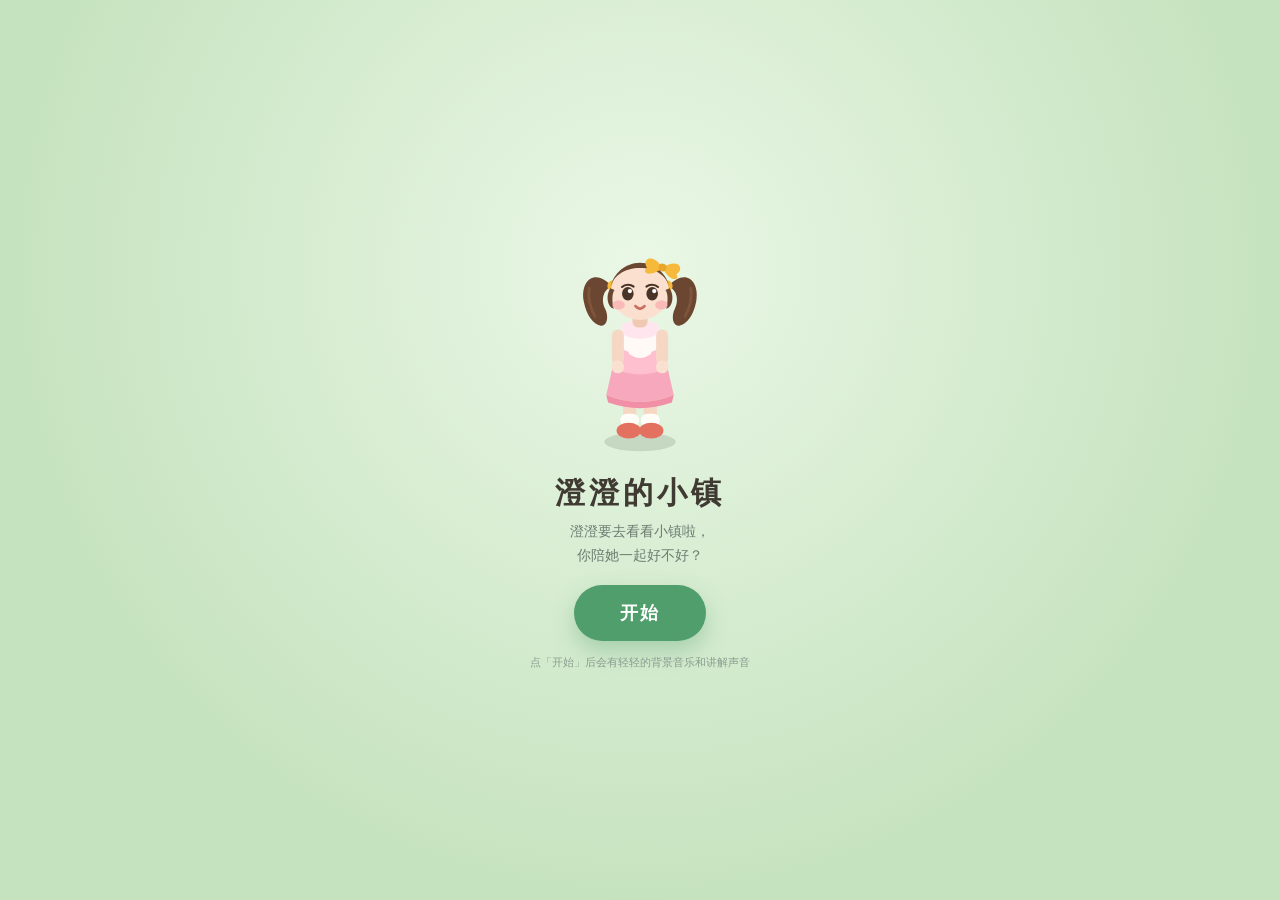
==== index.html @ aa1af898 "Add files via upload 澄澄的小镇" ====
<!DOCTYPE html>
<!--
  澄澄的小镇 · 3 岁向探索式益智游戏（v0.2）
  ---------------------------------------------------------------
  单文件、零依赖（无 CDN / 无框架 / 无外链图片 / 无外链音频）、原生 JS+CSS、localStorage 存进度、PC+移动自适应。
  音乐与语音说明：
    · 背景音乐由 Web Audio 实时合成（五声音阶柔和琶音），不加载任何音频文件，因此断网也能响。
    · 引导语用浏览器内置的 speechSynthesis 中文语音朗读，无需联网下载语音包（是否可用取决于系统语音）。
  扩展示例：往 BUILDINGS 里加一条建筑数据 → 在 BUILDING_ART 里加一个造型 → 在 MINI 里加一个玩法函数。
-->
<html lang="zh-CN">
<head>
<meta charset="UTF-8">
<meta name="viewport" content="width=device-width, initial-scale=1.0, viewport-fit=cover">
<meta name="theme-color" content="#dff0e4">
<title>澄澄的小镇</title>
<style>
  :root{
    --bg:#dff0e4; --card:#fffdf8; --ink:#3f3a32; --muted:#7c8b80;
    --line:#e7e0d2; --accent:#4f9e6b; --accent-soft:#e6f4e8; --gold:#f0a832; --err:#d4705f;
    --shadow:0 6px 18px rgba(63,58,50,.10);
  }
  *{box-sizing:border-box;-webkit-tap-highlight-color:transparent}
  html,body{height:100%}
  body{
    margin:0;font-family:-apple-system,BlinkMacSystemFont,"PingFang SC","Hiragino Sans GB","Microsoft YaHei",sans-serif;
    background:var(--bg);color:var(--ink);overflow:hidden;
  }
  button{font-family:inherit;cursor:pointer}

  /* ================= 地图舞台 ================= */
  .stage{
    position:fixed;inset:0;overflow:hidden;touch-action:none;
    background:linear-gradient(180deg,#cfeacb,#bfe2b7);
  }
  .world{position:absolute;left:0;top:0;width:1440px;height:900px;transform-origin:0 0;will-change:transform}
  .world svg.map{display:block;position:absolute;inset:0;width:100%;height:100%}

  /* 建筑 */
  .b{
    position:absolute;z-index:6;border:none;background:transparent;padding:0;
    display:flex;flex-direction:column;align-items:center;justify-content:flex-end;
    transition:transform .18s ease;
  }
  .b svg{position:static;width:100%;height:auto;overflow:visible;filter:drop-shadow(0 6px 7px rgba(70,90,60,.15))}
  .b[data-active="1"]{transform:translateY(-5px) scale(1.04)}
  .b[data-active="1"] svg{filter:drop-shadow(0 0 9px rgba(255,214,120,.95)) drop-shadow(0 8px 9px rgba(70,90,60,.2))}
  .b .tag{
    position:absolute;left:50%;bottom:-16px;transform:translateX(-50%);
    background:#fffdf8;border:2px solid #ece3d2;border-radius:999px;
    font-size:15px;line-height:1;padding:8px 13px;white-space:nowrap;color:#4a4438;
    box-shadow:0 3px 8px rgba(63,58,50,.12);letter-spacing:.5px;font-weight:600;
    z-index:3;
  }
  .b .badge{
    position:absolute;top:-14px;right:-8px;width:26px;height:26px;border-radius:13px;
    background:var(--gold);color:#fff;font-size:14px;line-height:22px;text-align:center;
    border:2px solid #fff;box-shadow:0 2px 6px rgba(0,0,0,.18);display:grid;place-items:center;
  }

  #hero{position:absolute;z-index:9;pointer-events:none;width:64px;height:110px}
  #hero svg{width:100%;height:100%;overflow:visible}
  #hero .shadow{position:absolute;left:50%;bottom:1px;transform:translateX(-50%)}

  /* ================= 小镇居民 ================= */
  .folk{
    position:absolute;z-index:9;pointer-events:auto;cursor:pointer;
    width:48px;height:84px;padding:0;border:none;background:transparent;
    transition:transform .12s ease;
  }
  .folk svg{width:100%;height:100%;overflow:visible;filter:drop-shadow(0 4px 6px rgba(60,80,55,.16))}
  .folk:active{filter:brightness(1.06)}
  /* 尺寸按性别微调：小狗矮一点，小孩高一点 */
  .folk.gen2{width:52px;height:84px}
  .folk.gen3{width:54px;height:92px}
  .folk.pop{animation:folkPop .5s cubic-bezier(.2,1.4,.5,1)}
  @keyframes folkPop{0%{opacity:0}60%{opacity:1}100%{opacity:1}}
  /* 手里牵着的气球 / 风筝 */
  .carry{position:absolute;pointer-events:none;z-index:11;width:30px;
    animation:carrySway 2.6s ease-in-out infinite}
  .carry svg{width:100%;height:auto;display:block;overflow:visible}
  .carry:after{
    content:"";position:absolute;left:50%;top:88%;width:1.4px;height:26px;
    background:linear-gradient(#c9bda4,#e0d6c0);transform:translateX(-50%);
  }
  @keyframes carrySway{0%,100%{transform:rotate(-5deg)}50%{transform:rotate(5deg)}}
  .folk .fbubble{
    position:absolute;left:50%;top:-26px;transform:translateX(-50%);
    background:#fffdf8;border:1.6px solid #ece3d2;border-radius:12px;
    padding:4px 9px;font-size:11.5px;line-height:1.35;color:#4a4438;white-space:nowrap;
    box-shadow:0 4px 12px rgba(60,80,55,.14);z-index:3;
  }
  .folk .fbubble:after{
    content:"";position:absolute;left:50%;bottom:-5px;transform:translateX(-50%) rotate(45deg);
    width:8px;height:8px;background:#fffdf8;border-right:1.6px solid #ece3d2;border-bottom:1.6px solid #ece3d2;
  }
  .folk .fmood{
    position:absolute;left:50%;top:-14px;transform:translateX(-50%);
    font-size:12px;line-height:1;padding:2px 4px;border-radius:8px;
    background:#fffdf8;box-shadow:0 2px 6px rgba(60,80,55,.14);
    animation:bob 1.5s ease-in-out infinite;
  }
  .folk .fmood.sleepy{animation:none;opacity:.8}
  @keyframes bob{0%,100%{transform:translateX(-50%) translateY(0)}50%{transform:translateX(-50%) translateY(-3px)}}
  .fheart{position:absolute;z-index:14;pointer-events:none;animation:floatUp 1.2s ease-out forwards}
  .fheart svg{width:22px;height:22px;display:block}
  @keyframes floatUp{
    0%{opacity:0;transform:translateY(0) scale(.6)}
    25%{opacity:1}
    100%{opacity:0;transform:translateY(-46px) scale(1.1)}
  }

  /* 送礼小窗 */
  .gift-box{
    position:fixed;inset:0;z-index:65;display:grid;place-items:center;
    background:rgba(45,52,45,.3);opacity:0;pointer-events:none;transition:.24s;
  }
  .gift-box.show{opacity:1;pointer-events:auto}
  .gb-in{
    background:#fffdf8;border-radius:22px;padding:20px 24px 14px;text-align:center;
    width:min(280px,84vw);box-shadow:0 18px 40px rgba(30,40,32,.24);
  }
  .gb-ico{display:flex;justify-content:center;margin-bottom:6px}
  .gb-in p{margin:0 0 14px;font-size:14px;color:#6b6152}
  .gb-yes{
    display:block;width:100%;border:none;border-radius:999px;padding:12px 0;
    background:#4f9e6b;color:#fff;font-size:15px;font-weight:700;letter-spacing:2px;
    cursor:pointer;font-family:inherit;
  }
  .gb-no{
    display:block;width:100%;margin-top:6px;border:none;background:transparent;
    color:#9aa89d;font-size:12.5px;padding:7px 0;cursor:pointer;font-family:inherit;
  }

  /* 商店 / 背包 */
  .shop-wallet{
    display:flex;align-items:center;gap:6px;justify-content:center;
    background:#fff8e6;border:1px solid #f0e2c8;border-radius:14px;padding:9px 12px;
    font-size:13px;color:#8a7a5c;margin-bottom:12px;
  }
  .shop-wallet b{font-size:17px;color:#e09a24}
  .shop-grid{display:grid;grid-template-columns:repeat(3,1fr);gap:9px}
  .shop-cell{
    background:#fffdf8;border:1.5px solid #efe6d4;border-radius:16px;
    padding:9px 6px 8px;text-align:center;transition:.18s;
  }
  .shop-cell.poor{opacity:.5}
  .sc-ico{display:flex;justify-content:center;height:60px;align-items:center}
  .shop-cell b{display:block;font-size:12.5px;margin-top:2px}
  .sc-cost{display:flex;align-items:center;justify-content:center;gap:2px;font-size:12px;color:#a89170;margin:2px 0 6px}
  .sc-buy{
    width:100%;border:none;border-radius:999px;padding:6px 0;font-size:13px;font-weight:700;
    background:#4f9e6b;color:#fff;cursor:pointer;font-family:inherit;letter-spacing:1px;
  }
  .sc-buy:disabled{background:#ddd5c6;cursor:default}
  /* ================= 做新朋友 ================= */
  .maker{display:flex;gap:14px;align-items:flex-start}
  .mk-left{flex:0 0 116px;display:flex;flex-direction:column;gap:6px}
  .mk-preview{
    width:100%;height:140px;border-radius:20px;border:2px dashed #e2d8c2;background:#fbf7ee;
    display:grid;place-items:end center;padding-bottom:8px;overflow:hidden;position:relative;
  }
  .mk-preview svg{width:92px;height:auto;display:block;overflow:visible}
  .mk-preview .tag{
    position:absolute;left:0;right:0;top:7px;text-align:center;font-size:11px;color:#a89a80;letter-spacing:1px;
  }
  .mk-dice{
    border:1.6px solid #e6dcc8;background:#fff;border-radius:13px;padding:8px 6px;font-size:13px;
    font-family:inherit;color:#6f7d74;white-space:nowrap;
  }
  .mk-dice:active{transform:scale(.97)}
  .mk-form{flex:1 1 auto;min-width:0;display:flex;flex-direction:column;gap:9px}
  #mkChoices{display:flex;flex-direction:column;gap:7px}
  .mk-lab{font-size:12px;color:#8a958c;letter-spacing:.5px;margin:2px 0 -3px}
  .mk-name{
    width:100%;box-sizing:border-box;border:1.6px solid #e6dcc8;border-radius:14px;background:#fff;
    padding:11px 13px;font-size:16px;font-family:inherit;color:var(--ink);letter-spacing:1px;
  }
  .mk-name:focus{outline:none;border-color:#9ed3a8;box-shadow:0 0 0 3px rgba(158,211,168,.22)}
  .mk-row{display:flex;flex-wrap:wrap;gap:6px;align-items:center}
  .mk-dot{width:27px;height:27px;border-radius:50%;border:2px solid transparent;padding:0;
    box-shadow:0 2px 6px rgba(80,70,50,.14)}
  .mk-dot.on{border-color:#4f9e6b;transform:scale(1.1)}
  .mk-pick{border:1.6px solid #e6dcc8;background:#fff;border-radius:12px;padding:6px 9px;
    font-size:12.5px;font-family:inherit;color:var(--ink);display:inline-flex;align-items:center;gap:4px;
    white-space:nowrap}
  .mk-pick.on{background:#eaf6e6;border-color:#8ecb9a;color:#3f6b4c;font-weight:600}
  .mk-tip{font-size:12px;color:#a09580;line-height:1.6;margin-top:2px}

  .bag-grid{display:grid;grid-template-columns:repeat(3,1fr);gap:9px}
  .bag-cell{
    background:#fffdf8;border:1.5px solid #efe6d4;border-radius:16px;
    padding:10px 6px;text-align:center;
  }
  .bg-ico{display:flex;justify-content:center;height:58px;align-items:center}
  .bag-cell b{display:block;font-size:12.5px;margin-top:2px}
  .bag-cell span{font-size:11.5px;color:#a89170}

  /* ================= HUD ================= */
  .hud{position:fixed;left:0;right:0;top:0;z-index:20;pointer-events:none;padding:14px 16px;
    display:flex;gap:8px;align-items:flex-start;justify-content:space-between}
  .hud > *{pointer-events:auto}
  .brand{background:rgba(255,253,248,.94);border:1px solid #ece3d2;border-radius:16px;
    padding:8px 14px;box-shadow:var(--shadow);flex:0 0 auto}
  .brand h1{margin:0;font-size:17px;letter-spacing:2px;white-space:nowrap}
  .brand p{margin:2px 0 0;font-size:11px;color:var(--muted);letter-spacing:.5px;white-space:nowrap}
  .hud-right{display:flex;flex-direction:column;align-items:flex-end;gap:8px;flex:1 1 auto;min-width:0}
  .pills{display:flex;gap:6px}
  .tools{display:flex;gap:6px;flex-wrap:wrap;justify-content:flex-end}
  .pill span{background:rgba(255,253,248,.94);border:1px solid #ece3d2;border-radius:999px;
    padding:8px 12px;font-size:13px;box-shadow:var(--shadow);white-space:nowrap;
    display:flex;align-items:center;gap:4px}
  .tools button{width:42px;height:42px;border-radius:14px;border:1px solid #ece3d2;background:rgba(255,253,248,.95);
    box-shadow:var(--shadow);display:grid;place-items:center;padding:0;position:relative}
  .tools button:active{transform:scale(.94)}
  .tools button.off{opacity:.45}
  .tools button .ping{position:absolute;top:3px;right:3px;width:8px;height:8px;border-radius:4px;background:#e0a92b}

  /* 摇杆 */
  .stick{position:fixed;z-index:20;left:14px;bottom:calc(14px + env(safe-area-inset-bottom));
    width:122px;height:122px;border-radius:50%;
    background:rgba(255,253,248,.42);border:2px solid rgba(255,255,255,.7);
    backdrop-filter:blur(2px);touch-action:none}
  .stick .knob{position:absolute;left:50%;top:50%;width:54px;height:54px;margin:-27px 0 0 -27px;
    border-radius:50%;background:rgba(255,253,248,.95);border:1px solid #e6ddc9;
    box-shadow:0 4px 10px rgba(63,58,50,.16)}
  .tipbar{position:fixed;z-index:19;left:50%;transform:translateX(calc(-50% + 70px));
    bottom:calc(18px + env(safe-area-inset-bottom));background:rgba(63,58,50,.88);color:#fff;
    padding:9px 15px;border-radius:20px;font-size:13px;white-space:normal;
    opacity:0;transition:.25s;pointer-events:none;max-width:calc(100vw - 190px);
    line-height:1.45;text-align:center}
  .tipbar.show{opacity:1}

  /* ================= 进屋提示 ================= */
  .enter-room{
    position:fixed;inset:0;z-index:60;display:grid;place-items:center;padding:20px;
    background:rgba(45,52,45,.34);backdrop-filter:blur(2px);
    opacity:0;pointer-events:none;transition:.28s;
  }
  .enter-room.show{opacity:1;pointer-events:auto}
  .er-box{
    background:var(--card);border-radius:24px;padding:24px 26px 18px;text-align:center;
    width:min(320px,88vw);box-shadow:0 20px 44px rgba(30,40,32,.28);
    transform:translateY(10px) scale(.97);transition:.28s;
  }
  .enter-room.show .er-box{transform:none}
  .er-icon{
    width:60px;height:60px;border-radius:20px;background:var(--accent-soft);
    display:grid;place-items:center;margin:0 auto 10px;
  }
  .er-box h3{margin:0 0 6px;font-size:17px;letter-spacing:1px}
  .er-box p{margin:0 0 16px;font-size:13px;color:var(--muted);line-height:1.7}
  .er-go{
    display:block;width:100%;border:none;border-radius:999px;padding:14px 0;
    background:var(--accent);color:#fff;font-size:16px;font-weight:700;letter-spacing:2px;
    cursor:pointer;font-family:inherit;box-shadow:0 8px 18px rgba(79,158,107,.32);
  }
  .er-go:active{transform:scale(.98)}
  .er-later{
    display:block;width:100%;margin-top:9px;border:none;background:transparent;
    color:#9aa89d;font-size:13px;padding:8px 0;cursor:pointer;font-family:inherit;
  }

  /* ================= 弹层 ================= */
  .mask{position:fixed;inset:0;z-index:40;background:rgba(45,52,45,.42);backdrop-filter:blur(3px);
    display:flex;align-items:center;justify-content:center;padding:14px;
    opacity:0;pointer-events:none;transition:.22s}
  .mask.show{opacity:1;pointer-events:auto}
  .sheet{position:relative;width:100%;max-width:470px;max-height:min(90vh,780px);overflow:auto;
    overscroll-behavior:contain;background:var(--card);border-radius:26px;padding:18px 18px 16px;
    box-shadow:0 20px 50px rgba(0,0,0,.22);transform:translateY(14px) scale(.98);transition:.24s}
  .mask.show .sheet{transform:none}
  .sheet h2{margin:0 0 4px;font-size:20px;letter-spacing:1px;padding-right:46px}
  .sheet .sub{margin:0 0 12px;font-size:14px;color:#6f7d74;line-height:1.6;padding-right:4px}
  .sheet .close{position:absolute;right:12px;top:12px;width:34px;height:34px;flex:0 0 auto;
    padding:0;border-radius:12px;font-size:15px;line-height:1;background:#f4efe4;border:1px solid var(--line)}
  .row{display:flex;gap:8px}
  .btn{flex:1;border:1px solid var(--line);background:#fff;border-radius:15px;padding:14px 8px;
    font-size:15px;color:var(--ink)}
  .btn.primary{background:var(--accent);border-color:var(--accent);color:#fff;font-weight:600}
  .btn.ghost{background:transparent}
  .btn:active{transform:scale(.98)}

  .stats{display:flex;justify-content:space-between;gap:8px;background:var(--accent-soft);
    border-radius:15px;padding:9px 14px;font-size:12px;margin-bottom:10px;color:#5d7a66}
  .stats b{font-size:16px;color:#3f6b4c}
  .board{width:100%;min-height:210px;display:flex;align-items:center;justify-content:center;
    flex-direction:column;gap:10px}
  .board > *{width:100%}
  .board .hintline{font-size:13px;color:#8a958c;text-align:center;line-height:1.6;margin-top:2px}
  .note{font-size:12px;color:var(--muted);line-height:1.7;margin-top:10px}

  /* 通用大按钮格（种菜/浇水/摘果用） */
  .plots{display:grid;gap:10px;width:100%}
  .plot{position:relative;border-radius:18px;border:2px dashed #d9cfb9;background:#f7f2e6;
    display:grid;place-items:center;min-height:78px;transition:.16s;overflow:hidden}
  .plot.grown{border-style:solid;border-color:#a9d5ab;background:#eef8ea}
  .plot.wet{background:#e9f4fb;border-color:#a9cbe2}
  .plot:active{transform:scale(.97)}
  .plot .cap{position:absolute;left:0;right:0;bottom:4px;text-align:center;font-size:11px;color:#a09580}

  /* 找一样 */
  .find{display:grid;gap:10px;width:100%}
  .find .card{height:96px;border-radius:18px;background:#fff;border:2px solid #ece3d2;
    display:grid;place-items:center;transition:.16s;padding:6px}
  .find .card:active{transform:scale(.96)}
  .find .card.yes{border-color:#8fce9a;background:#eef9ec;animation:pop .35s}
  .find .card.no{animation:shake .3s}
  @keyframes pop{0%{transform:scale(1)}50%{transform:scale(1.08)}100%{transform:scale(1)}}
  @keyframes shake{0%,100%{transform:translateX(0)}25%{transform:translateX(-5px)}75%{transform:translateX(5px)}}

  /* 路上一族（路径引导/走格子） */
  .trail-wrap{width:100%;display:flex;flex-direction:column;align-items:center;gap:8px}
  .map-grid{display:grid;gap:5px;width:100%;background:#eef6ec;padding:8px;border-radius:18px}
  .tg{aspect-ratio:1/1;border-radius:11px;background:#eef2ea;border:2px solid #e4eade;display:grid;place-items:center;min-height:9px;padding:2px;box-sizing:border-box}
  .tg.block{background:#cfe0cb;border-color:#bdd3b8}
  .tg.path{background:#fdf0cf;border-color:#f3deab}
  .tg.hole{background:#fffdf4;border:3px dashed #f0a832;animation:pulsehold 1.4s infinite}
  @keyframes pulsehold{0%,100%{border-color:#f0a832;background:#fffdf4}50%{border-color:#ffc952;background:#fff8e2}}
  .tg.target{background:#fff7dd;border-color:#f0c25a;box-shadow:0 0 0 3px rgba(240,194,90,.35)}
  .tg.me{box-shadow:inset 0 0 0 3px #f0a832}
  .tg.next{animation:pulse 1.1s infinite}
  @keyframes pulse{0%,100%{box-shadow:inset 0 0 0 2px rgba(240,168,50,.3)}50%{box-shadow:inset 0 0 0 3px rgba(240,168,50,.95)}}

  /* 排序 */
  .sortrow{display:flex;gap:10px;justify-content:center;align-items:flex-end;width:100%}
  .sortrow .sitem{border-radius:18px;background:#fff;border:2px solid #ece3d2;display:flex;
    justify-content:center;transition:.16s;padding:6px 0;overflow:hidden}
  .sortrow .sitem.no{border-color:#f0a0a0;background:#fdf0f0}
  .sortrow .sitem.on{border-color:#8fce9a;background:#eef9ec}
  .sortqueue{display:flex;gap:10px;justify-content:center;width:100%;margin-top:6px}
  .qcell{width:88px;height:118px;border-radius:18px;border:2px dashed #d9cfb9;background:#faf7ef;
    display:flex;align-items:flex-end;justify-content:center;padding:6px 0;position:relative;overflow:hidden}
  .qcell.filled{border-style:solid;border-color:#bfe0c4;background:#f3fbf2}
  .qnum{position:absolute;left:50%;top:50%;transform:translate(-50%,-50%);color:#c9bfa9;font-size:20px;font-weight:700}
  .ruler{display:flex;align-items:center;gap:8px;justify-content:center;margin:8px 0 2px;
    font-size:11px;color:#9aa89d}
  .ruler i{display:block;width:120px;height:3px;border-radius:2px;
    background:linear-gradient(90deg,#cfe6d2,#7fbf6f)}

  /* 分类列表 */
  .list{display:grid;gap:8px}
  .li{display:flex;gap:10px;align-items:center;border:1px solid var(--line);border-radius:15px;
    padding:10px 12px;background:#fff}
  .li .ic{width:44px;height:44px;border-radius:13px;background:#eef7ee;display:grid;place-items:center;flex:0 0 auto}
  .li .tx{flex:1;min-width:0}
  .li .tx b{font-size:14px}
  .li .tx p{margin:2px 0 0;font-size:11px;color:var(--muted);line-height:1.45}
  .li .go{border:1px solid var(--line);background:#fff;border-radius:12px;padding:8px 12px;font-size:13px}
  .li.locked{opacity:.62}

  .toast{position:fixed;left:50%;top:50%;transform:translate(-50%,-50%) scale(.9);opacity:0;
    background:rgba(58,53,44,.94);color:#fff;padding:16px 24px;border-radius:18px;font-size:15px;
    transition:.24s;pointer-events:none;z-index:60;text-align:center;line-height:1.5;max-width:80vw}
  .toast.show{opacity:1;transform:translate(-50%,-50%) scale(1)}

  .kv{display:flex;justify-content:space-between;gap:12px;font-size:13px;padding:8px 0;border-bottom:1px dashed var(--line)}
  .kv:last-child{border:none}
  .kv span:first-child{color:var(--muted);flex:0 0 auto}
  .kv span:last-child{text-align:right}

  /* 开场封面 */
  .cover{position:fixed;inset:0;z-index:70;display:grid;place-items:center;padding:20px;
    background:radial-gradient(circle at 50% 30%, #eaf7e6, #c6e3bf 70%);transition:.5s}
  .cover.hide{opacity:0 !important;pointer-events:none !important;visibility:hidden}
  .cover .box{text-align:center;max-width:380px}
  .cover h1{font-size:30px;letter-spacing:4px;margin:14px 0 6px}
  .cover p{margin:0 0 18px;font-size:14px;color:#6b7d70;line-height:1.7}
  .cover .go{border:none;background:#4f9e6b;color:#fff;font-size:18px;font-weight:700;
    padding:16px 46px;border-radius:999px;box-shadow:0 10px 22px rgba(79,158,107,.35);letter-spacing:2px}
  .cover .go:active{transform:scale(.97)}
  .cover .small{margin-top:14px;font-size:11px;color:#8b9c90}

  /* 手机：品牌名一行，按钮收成两行小方块，星星和按钮同一行 */
  @media (max-width:520px){
    .hud{padding:8px 10px;gap:5px;flex-wrap:wrap}
    .brand{padding:5px 9px;border-radius:12px}
    .brand h1{font-size:13px;letter-spacing:.5px}
    .brand p{display:none}
    .hud-right{gap:5px;flex-direction:row;align-items:center;justify-content:space-between;flex:1 1 auto;min-width:0}
    .pills{order:1;flex:0 1 auto;min-width:0}
    .tools{order:2;gap:5px;flex:0 1 auto;justify-content:flex-end;flex-wrap:wrap}
    .tools button{width:32px;height:32px;border-radius:10px}
    .tools button svg{width:17px;height:17px}
    .pill span{padding:4px 7px;font-size:11.5px;border-radius:999px;gap:3px}
    .pill span svg{width:12px;height:12px}
    .tipbar{font-size:11px;bottom:calc(8px + env(safe-area-inset-bottom));
      max-width:calc(100vw - 140px);left:auto;right:8px;transform:none;border-radius:12px;padding:7px 10px}
    .sheet{padding:16px 14px 14px;border-radius:22px}
    .plot{min-height:70px}
    #speech{max-width:calc(100vw - 24px)!important;font-size:12.5px!important;
      padding:8px 12px!important;top:calc(92px + env(safe-area-inset-top))!important;
      border-radius:13px!important;line-height:1.45!important;border-width:1.5px!important}
    .bag-grid{grid-template-columns:repeat(3,1fr)}
  }
  @media (max-width:520px){
    .maker{flex-direction:column;gap:10px}
    .mk-preview{flex:0 0 auto;width:100%;height:104px}
    .mk-preview svg{width:76px}
    .row{flex-wrap:wrap}
  }
  @media (max-width:380px){
    .stick{width:104px;height:104px}
    .stick .knob{width:46px;height:46px;margin:-23px 0 0 -23px}
    .tipbar{max-width:calc(100vw - 124px);font-size:10.5px}
  }
</style>
</head>
<body>

<div class="stage" id="stage">
  <div class="world" id="world">
    <svg class="map" id="mapSvg" viewBox="0 0 1440 900" aria-hidden="true"></svg>
    <div id="hero"></div>
  </div>
</div>

<div class="hud">
  <div class="brand">
    <h1>澄澄的小镇</h1>
    <p>走一走，点一点，就能进屋玩</p>
  </div>
  <div class="hud-right">
    <div class="pills">
      <span id="pillStar" title="小星星"></span>
      <span id="pillVisit" title="去过的地方"></span>
    </div>
    <div class="tools">
      <button title="做个新朋友" onclick="openMaker()" data-ico="face"></button>
      <button title="去哪里" onclick="openPlaces()" data-ico="map"></button>
      <button title="商店" onclick="openShop()" data-ico="shop"></button>
      <button title="我的背包" onclick="openBag()" data-ico="bag"></button>
      <button title="只听声音" onclick="toggleSound()" id="btnSound" data-ico="sound"></button>
      <button title="小镇图鉴" onclick="openBook()" data-ico="book"></button>
      <button title="大人看这里" onclick="openHelp()" data-ico="help"></button>
    </div>
  </div>
</div>

<div class="stick" id="stick"><div class="knob" id="knob"></div></div>
<div class="tipbar" id="tipbar"></div>
<div class="toast" id="toast"></div>
<div class="mask" id="mask"><div class="sheet" id="sheet"></div></div>

<div class="cover" id="cover">
  <div class="box">
    <div id="coverHero" style="width:150px;margin:0 auto"></div>
    <h1>澄澄的小镇</h1>
    <p>澄澄要去看看小镇啦，<br>你陪她一起好不好？</p>
    <button class="go" onclick="beginTown()">开始</button>
    <div class="small">点「开始」后会有轻轻的背景音乐和讲解声音</div>
  </div>
</div>

<script>
/* =====================================================================
   0. 世界设定
   ===================================================================== */
/* 小镇上其他小朋友和小狗的图形（和房间页同一套画法，单独放一份，
   这样 index.html 不依赖 room.js，双击就能玩） */
var FOLK_ART = (function(){
  var D = {
    boy: ''
      + '<rect x="-4.8" y="6" width="4.2" height="8" rx="2.1" fill="#f3d3bc"/><rect x="0.6" y="6" width="4.2" height="8" rx="2.1" fill="#f3d3bc"/>'
      + '<ellipse cx="-2.7" cy="14.4" rx="3.2" ry="2.1" fill="#4a6f96"/><ellipse cx="2.7" cy="14.4" rx="3.2" ry="2.1" fill="#4a6f96"/>'
      + '<path d="M-7,-1 C-7,-4 7,-4 7,-1 L8.2,7 C4,9 -4,9 -8.2,7 Z" fill="#7fb6e0"/>'
      + '<rect x="-10.6" y="-1.2" width="3.8" height="9.2" rx="1.9" fill="#fbe0cf"/><rect x="6.8" y="-1.2" width="3.8" height="9.2" rx="1.9" fill="#fbe0cf"/>'
      + '<rect x="-2" y="-6" width="4" height="2.8" fill="#f0cdb6"/>'
      + '<circle cx="0" cy="-11.8" r="7.2" fill="#fbe0cf"/>'
      + '<path d="M-7.2,-11.8 C-7.2,-19.6 7.2,-19.6 7.2,-11.8 C7.2,-16.4 4,-18 0,-18 C-4,-18 -7.2,-16.4 -7.2,-11.8 Z" fill="#3f3a32"/>'
      + '<path d="M-2.2,-20.4 C-2,-22.6 2,-22.6 2.2,-20.4 Z" fill="#3f3a32"/>'
      + '<circle cx="-2.5" cy="-11.6" r="1.1" fill="#4a3327"/><circle cx="2.5" cy="-11.6" r="1.1" fill="#4a3327"/>'
      + '<ellipse cx="-4.9" cy="-8.8" rx="1.7" ry="1" fill="#f79aa5" opacity=".55"/><ellipse cx="4.9" cy="-8.8" rx="1.7" ry="1" fill="#f79aa5" opacity=".55"/>'
      + '<path d="M-1.7,-8.8 Q0,-7.3 1.7,-8.8" stroke="#c9705f" stroke-width="1.05" fill="none" stroke-linecap="round"/>',
    girl2: ''
      + '<circle cx="-8.6" cy="-9.6" r="3.4" fill="#8a5a3a"/><circle cx="8.6" cy="-9.6" r="3.4" fill="#8a5a3a"/>'
      + '<rect x="-4.8" y="6" width="4.2" height="8" rx="2.1" fill="#f3d3bc"/><rect x="0.6" y="6" width="4.2" height="8" rx="2.1" fill="#f3d3bc"/>'
      + '<ellipse cx="-2.7" cy="14.4" rx="3.2" ry="2.1" fill="#c98d2e"/><ellipse cx="2.7" cy="14.4" rx="3.2" ry="2.1" fill="#c98d2e"/>'
      + '<path d="M-6.8,-1 C-6.8,-4 6.8,-4 6.8,-1 L9.4,7.6 C4.6,9.8 -4.6,9.8 -9.4,7.6 Z" fill="#f6b93b"/>'
      + '<rect x="-10.4" y="-1.2" width="3.8" height="9.2" rx="1.9" fill="#fbe0cf"/><rect x="6.6" y="-1.2" width="3.8" height="9.2" rx="1.9" fill="#fbe0cf"/>'
      + '<rect x="-2" y="-6" width="4" height="2.8" fill="#f0cdb6"/>'
      + '<circle cx="0" cy="-11.8" r="7.2" fill="#fbe0cf"/>'
      + '<path d="M-7.2,-11.8 C-7.2,-19.6 7.2,-19.6 7.2,-11.8 C7.2,-16.4 4,-18 0,-18 C-4,-18 -7.2,-16.4 -7.2,-11.8 Z" fill="#8a5a3a"/>'
      + '<circle cx="-2.5" cy="-11.6" r="1.1" fill="#4a3327"/><circle cx="2.5" cy="-11.6" r="1.1" fill="#4a3327"/>'
      + '<circle cx="-2.2" cy="-12" r="0.4" fill="#fff"/><circle cx="2.8" cy="-12" r="0.4" fill="#fff"/>'
      + '<ellipse cx="-4.9" cy="-8.8" rx="1.7" ry="1" fill="#f79aa5" opacity=".6"/><ellipse cx="4.9" cy="-8.8" rx="1.7" ry="1" fill="#f79aa5" opacity=".6"/>'
      + '<path d="M-1.7,-8.8 Q0,-7.3 1.7,-8.8" stroke="#c9705f" stroke-width="1.05" fill="none" stroke-linecap="round"/>',
    dog: ''
      + '<path d="M9,-1 C15,-3 16,-9 14,-11 C13.4,-7.4 11.6,-5 9,-4.4 Z" fill="#c99a62"/>'
      + '<ellipse cx="0" cy="8" rx="9.4" ry="6.6" fill="#c99a62"/>'
      + '<ellipse cx="0" cy="9.4" rx="5.6" ry="4" fill="#f0dcc2"/>'
      + '<rect x="-6.4" y="11" width="4.2" height="5" rx="2.1" fill="#b98a55"/>'
      + '<rect x="2.2" y="11" width="4.2" height="5" rx="2.1" fill="#b98a55"/>'
      + '<circle cx="0" cy="-2" r="8.6" fill="#d9ad76"/>'
      + '<path d="M-7.4,-7 C-12.6,-9 -13.4,-1.6 -8.4,-1.2 C-9.4,-3.6 -9,-5.6 -7.4,-7 Z" fill="#a9784f"/>'
      + '<path d="M7.4,-7 C12.6,-9 13.4,-1.6 8.4,-1.2 C9.4,-3.6 9,-5.6 7.4,-7 Z" fill="#a9784f"/>'
      + '<ellipse cx="-3.1" cy="-3.4" rx="1.35" ry="1.5" fill="#3f3a32"/><ellipse cx="3.1" cy="-3.4" rx="1.35" ry="1.5" fill="#3f3a32"/>'
      + '<circle cx="-2.7" cy="-3.9" r="0.48" fill="#fff"/><circle cx="3.5" cy="-3.9" r="0.48" fill="#fff"/>'
      + '<ellipse cx="0" cy="0.8" rx="2.5" ry="1.9" fill="#4a4038"/>'
      + '<path d="M0,2.6 L0,4.4 M0,4.4 Q-1.8,5.6 -2.8,4 M0,4.4 Q1.8,5.6 2.8,4" stroke="#4a4038" stroke-width="0.95" fill="none" stroke-linecap="round"/>'
      + '<ellipse cx="-6.2" cy="-0.2" rx="1.9" ry="1.2" fill="#f79aa5" opacity=".45"/><ellipse cx="6.2" cy="-0.2" rx="1.9" ry="1.2" fill="#f79aa5" opacity=".45"/>',
    heart: '<path d="M0,9 C-11,2 -11,-6 -5.5,-6 C-2.4,-6 0,-3.4 0,-2 C0,-3.4 2.4,-6 5.5,-6 C11,-6 11,2 0,9 Z" fill="#f78fb3"/>',

    /* —— 自己捏的小朋友：皮肤 / 头发 / 衣服 / 发饰 全部按参数上色 —— */
    kid: ''
      + '<rect x="-4.8" y="6" width="4.2" height="8" rx="2.1" fill="{S}"/><rect x="0.6" y="6" width="4.2" height="8" rx="2.1" fill="{S}"/>'
      + '<ellipse cx="-2.7" cy="14.4" rx="3.2" ry="2.1" fill="{B}"/><ellipse cx="2.7" cy="14.4" rx="3.2" ry="2.1" fill="{B}"/>'
      + '{P}'
      + '<path d="M-7,-1 C-7,-4 7,-4 7,-1 L8.2,7 C4,9 -4,9 -8.2,7 Z" fill="{C}"/>'
      + '<rect x="-10.6" y="-1.2" width="3.8" height="9.2" rx="1.9" fill="{S}"/><rect x="6.8" y="-1.2" width="3.8" height="9.2" rx="1.9" fill="{S}"/>'
      + '<rect x="-2" y="-6" width="4" height="2.8" fill="{S}"/>'
      + '<circle cx="0" cy="-11.8" r="7.2" fill="{S}"/>'
      + '{H}'
      + '{A}'
      + '<circle cx="-2.5" cy="-11.6" r="1.1" fill="#4a3327"/><circle cx="2.5" cy="-11.6" r="1.1" fill="#4a3327"/>'
      + '<circle cx="-2.2" cy="-12" r="0.42" fill="#fff"/><circle cx="2.8" cy="-12" r="0.42" fill="#fff"/>'
      + '<ellipse cx="-4.9" cy="-8.8" rx="1.7" ry="1" fill="#f79aa5" opacity=".55"/><ellipse cx="4.9" cy="-8.8" rx="1.7" ry="1" fill="#f79aa5" opacity=".55"/>'
      + '<path d="M-1.7,-8.8 Q0,-7.3 1.7,-8.8" stroke="#c9705f" stroke-width="1.05" fill="none" stroke-linecap="round"/>'
  };
  var VB = { boy:"-14 -25 28 43", girl2:"-14 -24 28 42", dog:"-16 -18 32 30", heart:"-18 -18 36 36",
             kid:"-14 -25 28 43" };

  /* 自己做的小朋友：look = { skin, hair, cloth, acc, hairStyle, shirt } */
  function kidArt(look){
    var L = look || {};
    var skin  = L.skin  || "#f6d9c2";
    var hair  = L.hair  || "#4a3a2e";
    var cloth = L.cloth || "#7fb6e0";
    var acc   = L.acc   || "";
    var style = L.hairStyle || "short";
    var shirt = L.shirt || "tee";

    var hairD = "", accD = "", pantD = "";

    if (style === "short"){
      hairD = '<path d="M-7.2,-11.8 C-7.2,-19.6 7.2,-19.6 7.2,-11.8 C7.2,-16.4 4,-18 0,-18 C-4,-18 -7.2,-16.4 -7.2,-11.8 Z" fill="' + hair + '"/>';
    } else if (style === "bob"){
      hairD = '<path d="M-7.6,-11 C-7.6,-19.6 7.6,-19.6 7.6,-11 L8.8,-6.4 C8.8,-2.6 5.6,-2 5.2,-5 L4.6,-9 C2,-7 -2,-7 -4.6,-9 L-5.2,-5 C-5.6,-2 -8.8,-2.6 -8.8,-6.4 Z" fill="' + hair + '"/>';
    } else if (style === "pigtail"){
      hairD = '<path d="M-7.2,-11.8 C-7.2,-19.6 7.2,-19.6 7.2,-11.8 C7.2,-16.4 4,-18 0,-18 C-4,-18 -7.2,-16.4 -7.2,-11.8 Z" fill="' + hair + '"/>'
            + '<circle cx="-9.4" cy="-9" r="3.6" fill="' + hair + '"/><circle cx="9.4" cy="-9" r="3.6" fill="' + hair + '"/>'
            + '<circle cx="-10.6" cy="-5.6" r="2.4" fill="' + hair + '"/><circle cx="10.6" cy="-5.6" r="2.4" fill="' + hair + '"/>';
    } else if (style === "bun"){
      hairD = '<path d="M-7.2,-11.8 C-7.2,-19.6 7.2,-19.6 7.2,-11.8 C7.2,-16.4 4,-18 0,-18 C-4,-18 -7.2,-16.4 -7.2,-11.8 Z" fill="' + hair + '"/>'
            + '<circle cx="0" cy="-21.2" r="4.2" fill="' + hair + '"/>';
    } else { /* curly */
      hairD = '<circle cx="-6.6" cy="-13" r="4.6" fill="' + hair + '"/><circle cx="-3" cy="-17" r="4.6" fill="' + hair + '"/>'
            + '<circle cx="2.4" cy="-17.6" r="4.6" fill="' + hair + '"/><circle cx="6.4" cy="-13.4" r="4.4" fill="' + hair + '"/>'
            + '<circle cx="0" cy="-12.6" r="5.2" fill="' + hair + '"/>';
    }

    if (acc === "bow"){
      accD = '<path d="M6.2,-17.6 L11.4,-20.4 L11.4,-14.8 Z" fill="#f2789b"/><path d="M6.2,-17.6 L1,-20.4 L1,-14.8 Z" fill="#f2789b"/>'
           + '<circle cx="6.2" cy="-17.6" r="1.5" fill="#e2648a"/>';
    } else if (acc === "flower"){
      accD = '<circle cx="7.2" cy="-17.4" r="2.1" fill="#f7a8c4"/><circle cx="10.2" cy="-19" r="2.1" fill="#f7a8c4"/>'
           + '<circle cx="9.8" cy="-15.2" r="2.1" fill="#f7a8c4"/><circle cx="6.6" cy="-14.4" r="2.1" fill="#f7a8c4"/>'
           + '<circle cx="8.4" cy="-16.8" r="1.3" fill="#ffe58a"/>';
    } else if (acc === "cap"){
      accD = '<path d="M-7.6,-14.2 C-7.6,-21.4 7.6,-21.4 7.6,-14.2 Z" fill="' + cloth + '"/>'
           + '<rect x="-8.2" y="-15" width="16.4" height="2.6" rx="1.3" fill="' + cloth + '"/>'
           + '<path d="M6.6,-13.6 C11,-13.6 12.4,-11.6 12,-10.4 L6.6,-11 Z" fill="' + cloth + '"/>';
    } else if (acc === "hat"){
      accD = '<ellipse cx="0" cy="-16.6" rx="11.4" ry="2.6" fill="#f2c14e"/>'
           + '<path d="M-6.4,-16.8 C-6.4,-23.4 6.4,-23.4 6.4,-16.8 Z" fill="#f2c14e"/>'
           + '<rect x="-6.6" y="-19.4" width="13.2" height="2.2" fill="#e0a92b"/>';
    }

    if (shirt === "dress"){
      pantD = '<path d="M-6.8,-1 C-6.8,-4 6.8,-4 6.8,-1 L8.6,6 C3,8 -3,8 -8.6,6 Z" fill="' + cloth + '"/>';
    } else if (shirt === "stripe"){
      pantD = '<path d="M-7,-1 C-7,-4 7,-4 7,-1 L8.2,7 C4,9 -4,9 -8.2,7 Z" fill="' + cloth + '"/>'
            + '<path d="M-7.6,2.2 L7.6,2.2 M-8,5 L8,5" stroke="#fff" stroke-width="1.5" opacity=".7" stroke-linecap="round"/>';
    } else { /* tee */
      pantD = '';
    }

    var d = D.kid
      .replace(/\{S\}/g, skin)
      .replace(/\{C\}/g, cloth)
      .replace(/\{B\}/g, "#5a5a66")
      .replace(/\{P\}/g, pantD)
      .replace(/\{H\}/g, hairD)
      .replace(/\{A\}/g, accD);
    return d;
  }

  return function(kind, size, look){
    var d = (kind === "kid") ? kidArt(look) : (D[kind] || D.heart), s = size || 60;
    var vb = VB[kind] || "-18 -18 36 36";
    var p2 = vb.split(" ").map(Number);
    var h = Math.round(s * (p2[3] / p2[2]));
    return '<svg viewBox="' + vb + '" width="' + s + '" height="' + h +
           '" aria-hidden="true" style="display:block;overflow:visible;max-width:100%;height:auto">' + d + '</svg>';
  };
})();

/* 统一取图：优先用本地的 FOLK_ART；要是别的页面把 Room 带进来了也能用 */
function folkArt(kind, size, look){
  if (window.FOLK_ART) return window.FOLK_ART(kind, size, look);
  return (window.Room && Room.art) ? Room.art(kind, size) : "";
}

var W = 1440, H = 900;

/* 每个地点：位置 + 造型关键 + 玩法 + 一句欢迎语（会念出来） */
var BUILDINGS = [
  { id:"home", name:"澄澄的家", ico:"home", x:300, y:200, w:198, h:186, tone:"#f9d2c4", roof:"#e2896d",
    inside:"给院子里的小花浇浇水。", game:"water", by:"妈妈",
    hello:"回家啦。院子的花有点渴，帮妈妈浇浇水吧。", skill:"顺序与因果（先做什么，后做什么）" },

  { id:"gong", name:"外公外婆家", ico:"windmill", x:700, y:180, w:206, h:196, tone:"#f0dcc0", roof:"#c98b50",
    inside:"帮外婆把菜地里的萝卜拔出来。", game:"harvest", by:"外婆",
    hello:"外婆的萝卜长大啦，帮外婆拔出来好不好？", skill:"手眼协调与数的感知（1—5 个）" },

  { id:"nai", name:"爷爷奶奶家", ico:"tea", x:1090, y:186, w:200, h:190, tone:"#e0e4f4", roof:"#8a95c6",
    inside:"帮爷爷浇一浇门口的盆栽。", game:"water", by:"爷爷",
    hello:"爷爷的盆栽口渴了，一盆一盆浇过去吧。", skill:"顺序与因果" },

  { id:"kg", name:"幼儿园", ico:"crayon", x:190, y:520, w:238, h:200, tone:"#ffe4ab", roof:"#f0b23f",
    inside:"把小朋友按大小排队，一起做游戏。", game:"sort", by:"李老师",
    hello:"小朋友要排队啦，小的站前面，大的站后面。", skill:"大小比较与序列" },

  { id:"fire", name:"消防站", ico:"bell", x:560, y:520, w:210, h:206, tone:"#f9c1b2", roof:"#d9534f",
    inside:"沿着小路，把消防车开回站里。", game:"path", by:"消防员叔叔",
    hello:"消防车要回站啦，沿着黄色的小路开过去。", skill:"空间路径规划与顺序" },

  { id:"hosp", name:"医院", ico:"cross", x:930, y:520, w:200, h:200, tone:"#e6f1f7", roof:"#7fb6cb",
    inside:"找出一样的药盒，配成一盒。", game:"same", by:"护士阿姨",
    hello:"药盒要找一样的，找出两个一样的就配好啦。", skill:"观察与配对" },

  { id:"mall", name:"超市", ico:"apple", x:1300, y:520, w:214, h:200, tone:"#f8e7a8", roof:"#e0a92b",
    inside:"把水果搬进筐里，苹果放苹果筐。", game:"basket", by:"理货员",
    hello:"水果到货啦，一样的放进同一个筐里。", skill:"分类思维（按属性归组）" },

  { id:"park", name:"小镇公园", ico:"tree", x:300, y:778, w:200, h:168, tone:"#cbe8bd", roof:"#7fb069",
    inside:"把草地上的小路铺好，走到大树下。", game:"path", by:"大树",
    hello:"小路断了几段，把路接上，就能走到大树下啦。", skill:"空间路径规划" },

  { id:"farm", name:"小镇农场", ico:"sprout", x:760, y:798, w:206, h:168, tone:"#dbeacb", roof:"#87b06a",
    inside:"种下小种子，浇水，等它发芽。", game:"plant", by:"农场阿姨",
    hello:"地里空空的，先挖坑，再放种子，最后浇水。", skill:"顺序与因果（三步）" },

  { id:"lib", name:"小镇图书馆", ico:"book", x:1230, y:778, w:204, h:168, tone:"#e9dcc6", roof:"#a8804f",
    inside:"把书一本一本放回书架。", game:"harvest", by:"管理员",
    hello:"书要回到架子上，一本一本放回去。", skill:"手眼协调与顺序" }
];

var SKILLS = {
  water:"顺序与因果（发现「浇水→花开了」的因果）",
  harvest:"手眼协调与数的感知",
  sort:"大小比较与序列",
  path:"空间路径规划（先走哪一步）",
  same:"观察与配对",
  basket:"分类思维（按属性归组）",
  plant:"顺序与因果（三步任务）"
};

/* =====================================================================
   1. 存档
   ===================================================================== */
var KEY = "chengcheng-town-v2";
var S = {
  stars:0, visited:{}, cleared:{}, diff:"mid",
  hero:{x:985,y:772},
  flowers:{},      // 每个地点的花是否开过
  sound:true, voice:true,
  silent:{},       // 已听过的引导（避免每次重复念）
  folk:{},         // 镇上居民的当前位置与心情
  myfolk:[],       // 自己做的小朋友（名字、配色、家在哪）
  bag:{},          // 背包：{ 物品id: 数量 }
  entered:false    // 是否已经点过「开始」进过小镇
};
function load(){
  try{
    var v=JSON.parse(localStorage.getItem(KEY));
    if(v&&typeof v==="object") S=Object.assign(S,v);
  }catch(e){}
  S.visited=S.visited||{}; S.cleared=S.cleared||{}; S.flowers=S.flowers||{}; S.silent=S.silent||{};
  S.folk=S.folk||{}; S.bag=S.bag||{}; S.myfolk=S.myfolk||[];
  if(!(S.myfolk instanceof Array)) S.myfolk=[];
  if(typeof S.stars!=="number"||S.stars<0) S.stars=0;
  S.hero=S.hero||{x:985,y:772};
  if(S.sound===undefined) S.sound=true;
  if(S.voice===undefined) S.voice=true;
}
function save(){ try{ localStorage.setItem(KEY, JSON.stringify(S)); }catch(e){} }

/* =====================================================================
   2. 声音：背景音乐（Web Audio 实时合成）+ 语音（speechSynthesis）
   ===================================================================== */
var Sound = (function(){
  var ctx=null, master=null, musicGain=null, timer=null, playing=false, step=0;
  /* 五声音阶（C 大调宫调式），听感柔和、不吵 */
  var SCALE=[0,2,4,7,9,12,14,16,19,21];
  var ROOT=261.63;      // C4
  function freq(semi){ return ROOT*Math.pow(2,semi/12); }

  function ensure(){
    if(ctx) return ctx;
    try{
      var AC = window.AudioContext||window.webkitAudioContext;
      if(!AC) return null;
      ctx = new AC();
      master = ctx.createGain(); master.gain.value=0.9; master.connect(ctx.destination);
      musicGain = ctx.createGain(); musicGain.gain.value=0.0; musicGain.connect(master);
      /* 一点点混响感：延迟反馈 */
      var dly=ctx.createDelay(0.6), fb=ctx.createGain(), wet=ctx.createGain();
      dly.delayTime.value=0.28; fb.gain.value=0.26; wet.gain.value=0.24;
      musicGain.connect(dly); dly.connect(fb); fb.connect(dly); dly.connect(wet); wet.connect(master);
    }catch(e){ ctx=null; }
    return ctx;
  }

  /* 一个柔和的音：三角波 + 缓慢包络 */
  function tone(f,when,dur,vol,type){
    if(!ctx) return;
    var o=ctx.createOscillator(), g=ctx.createGain();
    o.type=type||"triangle";
    o.frequency.value=f;
    g.gain.setValueAtTime(0,when);
    g.gain.linearRampToValueAtTime(vol,when+0.06);
    g.gain.exponentialRampToValueAtTime(0.0008,when+dur);
    o.connect(g); g.connect(musicGain);
    o.start(when); o.stop(when+dur+0.05);
  }

  /* 每 8 拍一个循环的琶音，配一个很轻的低音 */
  var MELODY=[0,4,2,5, 4,7,5,2, 0,4,2,5, 7,4,2,0];
  function tick(){
    if(!ctx) return;
    var t=ctx.currentTime+0.02;
    var n=MELODY[step%MELODY.length];
    tone(freq(SCALE[n%SCALE.length]), t, 1.5, 0.085, "triangle");
    if(step%4===0) tone(freq(SCALE[0]-12), t, 2.4, 0.055, "sine");
    if(step%8===4) tone(freq(SCALE[3]-12), t, 2.0, 0.038, "sine");
    step++;
  }

  return {
    /* 用户第一次点击后调用：解锁音频并淡入 */
    start:function(){
      if(!S.sound) return;
      ensure(); if(!ctx) return;
      if(ctx.state==="suspended") ctx.resume();
      if(playing) return;
      playing=true;
      musicGain.gain.cancelScheduledValues(ctx.currentTime);
      musicGain.gain.setValueAtTime(musicGain.gain.value, ctx.currentTime);
      musicGain.gain.linearRampToValueAtTime(0.5, ctx.currentTime+2.5);
      clearInterval(timer);
      timer=setInterval(tick, 620);
      tick();
    },
    stop:function(){
      if(!ctx) { playing=false; return; }
      playing=false;
      clearInterval(timer);
      musicGain.gain.cancelScheduledValues(ctx.currentTime);
      musicGain.gain.setValueAtTime(musicGain.gain.value, ctx.currentTime);
      musicGain.gain.linearRampToValueAtTime(0, ctx.currentTime+0.8);
    },
    /* 语音播放时把音乐压低，说完再抬起来 */
    duck:function(on){
      if(!ctx||!playing) return;
      var g = on?0.12:0.5;
      musicGain.gain.cancelScheduledValues(ctx.currentTime);
      musicGain.gain.setValueAtTime(musicGain.gain.value, ctx.currentTime);
      musicGain.gain.linearRampToValueAtTime(g, ctx.currentTime+0.4);
    },
    /* 音效：轻快的小提示音 */
    blip:function(kind){
      if(!S.sound) return;
      ensure(); if(!ctx) return;
      if(ctx.state==="suspended") ctx.resume();
      var t=ctx.currentTime;
      var map={ ok:[784,1047], good:[659,880,1175], soft:[523], pop:[880] };
      var arr=map[kind]||map.soft;
      var tmp=ctx.createGain(); tmp.gain.value=1; tmp.connect(master);
      arr.forEach(function(f,i){
        var o=ctx.createOscillator(), g=ctx.createGain();
        o.type="sine"; o.frequency.value=f;
        g.gain.setValueAtTime(0,t+i*0.09);
        g.gain.linearRampToValueAtTime(0.16,t+i*0.09+0.02);
        g.gain.exponentialRampToValueAtTime(0.001,t+i*0.09+0.42);
        o.connect(g); g.connect(tmp);
        o.start(t+i*0.09); o.stop(t+i*0.09+0.46);
      });
      setTimeout(function(){ try{tmp.disconnect();}catch(e){} }, 900);
    }
  };
})();

/* --------- 语音 --------- */
var Voice = (function(){
  var zh=null, ready=false, lastText="", lastAt=0;
  function pick(){
    if(!("speechSynthesis" in window)) return null;
    var vs=window.speechSynthesis.getVoices()||[];
    /* 优先中文女声 */
    var pref=["Xiaoxiao","Xiaoyi","Tingting","Yaoyao","Huihui","Google 普通话","Chinese","中文","普通话"];
    for(var i=0;i<pref.length;i++){
      for(var j=0;j<vs.length;j++){
        if((vs[j].name||"").indexOf(pref[i])>=0 && /zh|Chinese/i.test(vs[j].lang||"")) return vs[j];
      }
    }
    for(var k=0;k<vs.length;k++){ if(/^zh/i.test(vs[k].lang||"")) return vs[k]; }
    return null;
  }
  function refresh(){ zh=pick(); ready=true; }
  if("speechSynthesis" in window){
    refresh();
    window.speechSynthesis.onvoiceschanged=refresh;
    setTimeout(refresh,300); setTimeout(refresh,1200);
  }
  return {
    say:function(text,opts){
      if(!S.voice || !text) return;
      if(!("speechSynthesis" in window)) return;
      var now=Date.now();
      if(text===lastText && now-lastAt<2500) return;   // 同一句不连续重复
      lastText=text; lastAt=now;
      try{
        window.speechSynthesis.cancel();
        var u=new SpeechSynthesisUtterance(text);
        u.lang="zh-CN";
        if(zh) u.voice=zh;
        u.rate=(opts&&opts.rate)||0.92;      // 略慢，适合 3 岁
        u.pitch=(opts&&opts.pitch)||1.15;    // 略高，更柔和
        u.volume=0.95;
        u.onstart=function(){ Sound.duck(true); };
        u.onend=function(){ Sound.duck(false); };
        u.onerror=function(){ Sound.duck(false); };
        window.speechSynthesis.speak(u);
      }catch(e){}
    },
    stop:function(){ try{ window.speechSynthesis.cancel(); Sound.duck(false); }catch(e){} },
    has:function(){ return ("speechSynthesis" in window); }
  };
})();

/* 统一播报：文字气泡 + 语音，一处调用 */
function guide(text,opts){
  if(text) showSpeech(text);
  Voice.say(text,opts);
}
/* 说话气泡（贴在画面上方，给大人看也给小孩看） */
var speechTimer=null;
/* 手机上是两行 HUD，气泡要落在它下面，不然会盖住按钮 */
function speechTop(){
  var hud=document.querySelector(".hud");
  var h=hud?Math.round(hud.getBoundingClientRect().bottom):78;
  return Math.max(78,h+8);
}
function showSpeech(text,ms){
  var el=document.getElementById("speech");
  if(!el){
    el=document.createElement("div");
    el.id="speech";
    el.style.cssText="position:fixed;z-index:35;left:50%;top:78px;transform:translateX(-50%);"+
      "max-width:min(560px,88vw);background:rgba(255,253,248,.97);border:2px solid #f0e2c8;"+
      "border-radius:18px;padding:12px 18px;font-size:15px;color:#4a4438;line-height:1.55;"+
      "box-shadow:0 10px 24px rgba(63,58,50,.18);opacity:0;transition:.3s;pointer-events:none;text-align:center";
    document.body.appendChild(el);
  }
  el.style.top=speechTop()+"px";
  el.textContent=text;
  el.style.opacity="1";
  el.style.transform="translateX(-50%) translateY(0)";
  clearTimeout(speechTimer);
  speechTimer=setTimeout(function(){ el.style.opacity="0"; }, ms||3800);
}

/* 点一下才允许出声（浏览器策略） */
function unlockAudio(){
  Sound.start();
  document.removeEventListener("pointerdown",unlockAudio);
  document.removeEventListener("keydown",unlockAudio);
}
document.addEventListener("pointerdown",unlockAudio);
document.addEventListener("keydown",unlockAudio);

function toggleSound(){
  S.sound=!S.sound; save();
  var btn=document.getElementById("btnSound");
  btn.classList.toggle("off",!S.sound);
  if(S.sound){ Sound.start(); toast("声音打开啦"); } else { Sound.stop(); Voice.stop(); toast("先安静一会儿"); }
}
function paintSoundBtn(){
  var btn=document.getElementById("btnSound");
  if(!btn) return;
  btn.classList.toggle("off",!S.sound);
}

/* =====================================================================
   3. 视图与相机
   ===================================================================== */
var stage=document.getElementById("stage"), world=document.getElementById("world");
var heroEl=document.getElementById("hero"), mapSvg=document.getElementById("mapSvg");
var M={scale:1};
function viewW(){ return window.innerWidth; }
function viewH(){ return window.innerHeight; }

function resize(){
  var vw=viewW(), vh=viewH(), s;
  if(vw>=vh) s = Math.max(vw/W*0.98, vh/H*0.98);   // 电脑/横屏：整镇入画
  else s = vw/660;                                  // 手机竖屏：视野约 660 世界单位宽
  s=Math.min(s,1.6);
  M.scale=s;
  world.style.width=W+"px"; world.style.height=H+"px";
  var c=camTarget(); cam.x=c.x; cam.y=c.y;
  world.style.transform="translate("+cam.x+"px,"+cam.y+"px) scale("+s+")";
  drawHero();
}
window.addEventListener("resize",resize);

var NS="http://www.w3.org/2000/svg";
function E(name,attrs,parent){
  var e=document.createElementNS(NS,name);
  for(var k in attrs) e.setAttribute(k,attrs[k]);
  if(parent) parent.appendChild(e);
  return e;
}

/* ---------- 地图底图 ---------- */
function tree(x,y,s){
  var g=E("g",{transform:"translate("+x+","+y+") scale("+s+")"});
  E("rect",{x:-5,y:-8,width:10,height:26,rx:4,fill:"#a9784f"},g);
  E("circle",{cx:0,cy:-26,r:26,fill:"#8ec97e"},g);
  E("circle",{cx:-16,cy:-14,r:18,fill:"#7fb96f"},g);
  E("circle",{cx:16,cy:-14,r:18,fill:"#9ad689"},g);
  E("circle",{cx:0,cy:-34,r:15,fill:"#a8e096",opacity:".8"},g);
  return g;
}
function bush(x,y,s,fill){
  var g=E("g",{transform:"translate("+x+","+y+") scale("+s+")"});
  E("circle",{cx:0,cy:0,r:16,fill:fill||"#8dc97f"},g);
  E("circle",{cx:14,cy:4,r:12,fill:fill||"#8dc97f"},g);
  E("circle",{cx:-14,cy:4,r:12,fill:fill||"#8dc97f"},g);
  return g;
}
function flower(x,y,c){
  var g=E("g",{transform:"translate("+x+","+y+")"});
  for(var i=0;i<5;i++){
    var a=i/5*Math.PI*2;
    E("circle",{cx:(Math.cos(a)*3.6).toFixed(2),cy:(Math.sin(a)*3.6).toFixed(2),r:3,fill:c},g);
  }
  E("circle",{cx:0,cy:0,r:2.2,fill:"#ffe9a8"},g);
  return g;
}

function buildMap(){
  E("rect",{x:0,y:0,width:W,height:H,fill:"#bfe2b7"},mapSvg);
  for(var i=0;i<26;i++){
    var cxp=(i*127)%W, cyp=(i*211)%H;
    E("ellipse",{cx:cxp,cy:cyp,rx:90+(i%4)*30,ry:60+(i%3)*24,
      fill:i%2?"#c6e7bd":"#b8ddb0",opacity:".5"},mapSvg);
  }

  /* 主路 */
  var roads=E("g",{},mapSvg);
  E("rect",{x:0,y:392,width:W,height:100,fill:"#f5ead4"},roads);
  E("rect",{x:0,y:396,width:W,height:5,fill:"#fbf4e5"},roads);
  E("rect",{x:0,y:484,width:W,height:5,fill:"#e9d9bc"},roads);
  for(var x=30;x<W;x+=80) E("rect",{x:x,y:438,width:46,height:8,rx:4,fill:"#fffbf2"},roads);
  /* 支路 */
  [370,900,1330].forEach(function(vx){
    E("rect",{x:vx-42,y:0,width:84,height:H,fill:"#f5ead4"},roads);
    for(var y=20;y<H;y+=80) E("rect",{x:vx-4,y:y,width:8,height:46,rx:4,fill:"#fffbf2"},roads);
    E("rect",{x:vx-42,y:392,width:84,height:100,fill:"#f5ead4"},roads);
  });
  /* 底部草坪与通向农场的路 */
  E("rect",{x:0,y:790,width:W,height:110,fill:"#b3dcaa",opacity:".5"},roads);
  E("rect",{x:700,y:700,width:120,height:200,fill:"#f5ead4"},roads);
  for(var yy=712;yy<H;yy+=76) E("rect",{x:756,y:yy,width:8,height:42,rx:4,fill:"#fffbf2"},roads);

  /* 小河 */
  E("path",{d:"M0,292 C160,282 200,332 340,310 C480,288 520,242 660,260 C800,278 860,322 1000,306 L1000,346 C860,360 800,312 660,296 C520,280 470,324 340,346 C200,368 150,318 0,328 Z",
    fill:"#a8d8ea",opacity:".92"},mapSvg);
  E("path",{d:"M0,322 C150,312 210,354 340,336",fill:"none",stroke:"#c7e8f4","stroke-line-width":"5","stroke-width":"5","stroke-linecap":"round"},mapSvg);

  /* 中心广场 */
  E("ellipse",{cx:790,cy:618,rx:118,ry:76,fill:"#f8f0dd"},mapSvg);
  E("ellipse",{cx:790,cy:618,rx:90,ry:56,fill:"#fcf7ea"},mapSvg);
  E("ellipse",{cx:790,cy:620,rx:34,ry:19,fill:"#c9e7f4"},mapSvg);
  E("ellipse",{cx:790,cy:616,rx:34,ry:19,fill:"#ddf1fb"},mapSvg);
  E("rect",{x:786,y:584,width:8,height:32,rx:4,fill:"#e4ebdf"},mapSvg);
  E("circle",{cx:790,cy:582,r:7,fill:"#b7e2f2"},mapSvg);

  /* 树与灌木 */
  [[60,110,1.15],[110,232,.9],[1070,100,.95],[1400,140,1.05],[1370,296,.85],
   [90,630,1.05],[470,690,.92],[1080,690,.95],[1420,650,1.0],[60,890,.92],[430,910,1.0],
   [1010,930,.92],[1500,915,1.05],[610,120,.8],[880,640,.72],[236,366,.45],[1260,366,.5],
   [300,880,.95],[1180,300,.8]].forEach(function(t){ mapSvg.appendChild(tree(t[0],t[1],t[2])); });

  [[250,320,1],[440,336,.9],[710,318,.8],[1050,316,1],[1360,336,.9],
   [520,600,.8],[860,600,.7],[1160,640,.8],[1420,420,.8],[70,420,.7],[690,760,.8],[380,760,.8]]
   .forEach(function(b){ mapSvg.appendChild(bush(b[0],b[1],b[2])); });

  /* 花丛 */
  var cols=["#f7a5ad","#f6d365","#b9a5f7","#fbfbf8","#f78fb3"];
  for(var k=0;k<58;k++){
    var px=((k*271)%1400)+40, py=((k*173)%860)+40;
    if(py>380&&py<500) continue;
    if(Math.abs(px-370)<64||Math.abs(px-900)<64||Math.abs(px-1330)<64) continue;
    if(px>690&&px<830&&py>690) continue;
    mapSvg.appendChild(flower(px,py,cols[k%cols.length]));
  }
  /* 云影 */
  for(var c=0;c<5;c++){
    var cg=E("g",{transform:"translate("+(110+c*320)+","+(36+(c%3)*28)+")",opacity:".5"},mapSvg);
    E("ellipse",{cx:0,cy:0,rx:54,ry:21,fill:"#ffffff"},cg);
    E("ellipse",{cx:34,cy:8,rx:33,ry:15,fill:"#ffffff"},cg);
    E("ellipse",{cx:-32,cy:9,rx:29,ry:13,fill:"#ffffff"},cg);
  }
}

/* =====================================================================
   4. 建筑造型：10 栋各不相同，各有标志物
   ===================================================================== */
function el(n,a){ return E(n,a); }

/* 通用零件 */
function gWindows(g,x,y,w,h,n){
  var gap=(w-n*22)/(n+1);
  for(var i=0;i<n;i++){
    var wx=x+gap+i*(22+gap);
    E("rect",{x:wx,y:y,width:22,height:h,rx:7,fill:"#cfeaf6"},g);
    E("rect",{x:wx-2,y:y-2,width:26,height:h+4,rx:8,fill:"none",stroke:"#fff","stroke-width":"3",opacity:".9"},g);
    E("line",{x1:wx+11,y1:y,x2:wx+11,y2:y+h,stroke:"#fff","stroke-width":"2.4"},g);
  }
}
function gDoor(g,cx,by,w,h,col){
  E("rect",{x:cx-w/2,y:by-h,width:w,height:h,rx:w/2.6,fill:col||"#a9784f"},g);
  E("rect",{x:cx-w/2+4,y:by-h+5,width:5,height:h*0.32,rx:2.5,fill:"rgba(255,255,255,.4)"},g);
  E("circle",{cx:cx+w/2-6,cy:by-h/2+2,r:2.4,fill:"#f6e6c8"},g);
  E("rect",{x:cx-w/2-8,y:by,width:w+16,height:7,rx:3.5,fill:"#e6dcc8"},g);
}
function gSign(g,cx,cy,w,h,fill,text){
  E("rect",{x:cx-w/2,y:cy-h/2,width:w,height:h,rx:h/2,fill:fill||"#fffdf8",
    stroke:"rgba(0,0,0,.08)","stroke-width":"2"},g);
  if(text){
    var t=E("text",{x:cx,y:cy+1,"text-anchor":"middle","dominant-baseline":"central",
      "font-size":"12","font-family":"-apple-system,'PingFang SC','Microsoft YaHei',sans-serif",
      "font-weight":"700",fill:"#6b5a45"},g);
    t.textContent=text;
  }
}

/* 每栋房子的绘制函数（viewBox 200x200） */
var ART = {};

/* 澄澄的家：红色尖顶 + 白色小烟囱 + 门前小花园 */
ART.home=function(g,s){
  E("ellipse",{cx:100,cy:188,rx:80,ry:11,fill:"rgba(70,90,60,.15)"},g);
  /* 院墙 */
  E("rect",{x:20,y:158,width:160,height:30,rx:12,fill:"#cbe8bd"},g);
  for(var i=0;i<9;i++) E("circle",{cx:30+i*17,cy:164,r:5,fill:"#f7a5ad"},g);
  /* 墙 */
  E("rect",{x:44,y:96,width:112,height:70,rx:8,fill:"#f9d2c4"},g);
  E("rect",{x:44,y:96,width:112,height:70,rx:8,fill:"rgba(255,255,255,.28)"},g);
  /* 屋顶：尖三角 */
  E("path",{d:"M34,102 L100,34 L166,102 Z",fill:"#e2896d"},g);
  E("path",{d:"M34,102 L100,34 L100,102 Z",fill:"rgba(255,255,255,.16)"},g);
  E("rect",{x:30,y:98,width:140,height:8,rx:4,fill:"#cf7758"},g);
  /* 烟囱 */
  E("rect",{x:124,y:46,width:16,height:26,rx:3,fill:"#e6c9b8"},g);
  E("rect",{x:121,y:42,width:22,height:7,rx:3,fill:"#d8b6a2"},g);
  E("circle",{cx:132,cy:36,r:6,fill:"#fff",opacity:".75"},g);
  E("circle",{cx:140,cy:28,r:4,fill:"#fff",opacity:".55"},g);
  /* 门与窗 */
  gDoor(g,100,166,30,44,"#b57a52");
  E("circle",{cx:100,cy:108,r:9,fill:"#fffdf8",stroke:"#e9c7b8","stroke-width":"3"},g);
  E("path",{d:"M95,108 a5,5 0 0,1 10,0 a5,5 0 0,1 -10,0",fill:"#f7a5ad"},g);
  gWindows(g,44,110,112,22,2);
  /* 门口的小花 */
  [66,74,126,134].forEach(function(x,i){ E("circle",{cx:x,cy:176,r:4,fill:i%2?"#f6d365":"#b9a5f7"},g); });
};

/* 外公外婆家：田园草顶 + 风车 */
ART.gong=function(g,s){
  E("ellipse",{cx:100,cy:190,rx:82,ry:11,fill:"rgba(70,90,60,.15)"},g);
  /* 菜园 */
  E("rect",{x:18,y:158,width:164,height:32,rx:10,fill:"#c6a97c"},g);
  [40,70,100,130,160].forEach(function(x,i){
    E("ellipse",{cx:x,cy:168,rx:10,ry:4,fill:"#b0916a"},g);
    E("circle",{cx:x,cy:162,r:6,fill:"#8fc97e"},g);
    E("path",{d:"M"+x+",168 L"+x+",156",stroke:"#6da45f","stroke-width":"2"},g);
  });
  /* 墙 */
  E("rect",{x:48,y:96,width:104,height:70,rx:10,fill:"#f0dcc0"},g);
  E("rect",{x:48,y:96,width:104,height:70,rx:10,fill:"rgba(255,255,255,.22)"},g);
  /* 草屋顶（圆弧）*/
  E("path",{d:"M38,100 C38,58 162,58 162,100 Z",fill:"#c98b50"},g);
  E("path",{d:"M38,100 C38,58 100,58 100,100 Z",fill:"rgba(255,255,255,.14)"},g);
  E("rect",{x:34,y:96,width:132,height:9,rx:4.5,fill:"#b3783f"},g);
  /* 风车 */
  E("rect",{x:150,y:52,width:6,height:48,rx:3,fill:"#c9b79d"},g);
  var hub=E("g",{transform:"translate(153,52)"},g);
  E("circle",{cx:0,cy:0,r:5,fill:"#fffdf8",stroke:"#c9b79d","stroke-width":"2"},hub);
  for(var i=0;i<4;i++){
    E("rect",{x:-1.6,y:-30,width:3.2,height:28,rx:1.6,fill:"#fffdf8",stroke:"#d9c8ad","stroke-width":"1.4",
      transform:"rotate("+(i*90)+")"},hub);
  }
  hub.setAttribute("class","windmill");
  /* 门与窗 */
  gDoor(g,100,166,30,44,"#a9784f");
  gWindows(g,48,112,104,20,2);
  /* 屋顶标识牌由 signSvg() 统一挂在外面，这里不再重复画 */
  /* 灯笼 */
  E("circle",{cx:60,cy:86,r:7,fill:"#e05f5f"},g);
  E("rect",{x:58,y:78,width:4,height:3,fill:"#c9b79d"},g);
  E("circle",{cx:140,cy:86,r:7,fill:"#e05f5f"},g);
  E("rect",{x:138,y:78,width:4,height:3,fill:"#c9b79d"},g);
};

/* 爷爷奶奶家：蓝灰坡顶 + 茶壶烟囱 */
ART.nai=function(g,s){
  E("ellipse",{cx:100,cy:190,rx:80,ry:11,fill:"rgba(70,90,60,.15)"},g);
  E("rect",{x:26,y:160,width:148,height:28,rx:12,fill:"#d9e7d2"},g);
  /* 墙 */
  E("rect",{x:50,y:98,width:100,height:68,rx:9,fill:"#e0e4f4"},g);
  E("rect",{x:50,y:98,width:100,height:68,rx:9,fill:"rgba(255,255,255,.3)"},g);
  /* 折线屋顶（更平缓）*/
  E("path",{d:"M40,102 L64,66 L136,66 L160,102 Z",fill:"#8a95c6"},g);
  E("path",{d:"M40,102 L64,66 L100,66 L100,102 Z",fill:"rgba(255,255,255,.15)"},g);
  E("rect",{x:36,y:98,width:128,height:8,rx:4,fill:"#7681b4"},g);
  /* 茶壶烟囱 */
  var pot=E("g",{transform:"translate(132,52)"},g);
  E("ellipse",{cx:0,cy:8,rx:14,ry:9,fill:"#a8b3dd"},g);
  E("rect",{x:-9,y:-4,width:18,height:12,rx:5,fill:"#a8b3dd"},g);
  E("path",{d:"M9,0 C15,0 15,8 8,8",fill:"none",stroke:"#a8b3dd","stroke-width":"3"},pot);
  E("path",{d:"M-9,1 C-16,2 -16,10 -8,10",fill:"none",stroke:"#a8b3dd","stroke-width":"3"},pot);
  E("rect",{x:-4,y:-8,width:8,height:4,rx:2,fill:"#8f9bcb"},g);
  E("circle",{cx:-14,cy:-2,r:4,fill:"#fff",opacity:".8"},g);
  /* 门与窗 */
  gDoor(g,100,166,30,42,"#a9784f");
  gWindows(g,50,112,100,20,2);
  /* 小盆栽 */
  E("path",{d:"M52,170 L60,170 L58,178 L54,178 Z",fill:"#d08a6a"},g);
  E("circle",{cx:56,cy:166,r:5,fill:"#8fc97e"},g);
};

/* 幼儿园：黄色大屋顶 + 风车旗 + 彩色气球 */
ART.kg=function(g,s){
  E("ellipse",{cx:100,cy:190,rx:86,ry:11,fill:"rgba(70,90,60,.15)"},g);
  /* 草地 */
  E("rect",{x:16,y:158,width:168,height:32,rx:14,fill:"#bfe2a9"},g);
  /* 墙 */
  E("rect",{x:40,y:92,width:120,height:74,rx:10,fill:"#ffe4ab"},g);
  E("rect",{x:40,y:92,width:120,height:74,rx:10,fill:"rgba(255,255,255,.25)"},g);
  /* 大圆顶 */
  E("path",{d:"M30,96 A70,52 0 0,1 170,96 Z",fill:"#f0b23f"},g);
  E("path",{d:"M30,96 A70,52 0 0,1 100,44 L100,96 Z",fill:"rgba(255,255,255,.18)"},g);
  E("rect",{x:26,y:92,width:148,height:9,rx:4.5,fill:"#dda02c"},g);
  /* 屋顶小旗 */
  E("rect",{x:98,y:20,width:4,height:26,fill:"#d8b26a"},g);
  E("path",{d:"M102,22 L132,31 L102,40 Z",fill:"#f7a5ad"},g);
  /* 气球 */
  [[58,44,"#8fd0e8"],[74,34,"#f7a5ad"],[146,40,"#b9a5f7"]].forEach(function(b){
    E("ellipse",{cx:b[0],cy:b[1],rx:8,ry:9.5,fill:b[2]},g);
    E("path",{d:"M"+b[0]+","+(b[1]+9)+" C"+(b[0]+3)+","+(b[1]+14)+" "+(b[0]-3)+","+(b[1]+16)+" "+b[0]+","+(b[1]+21),
      stroke:"#b9ae9c","stroke-width":"1.4",fill:"none"},g);
  });
  /* 门（双开）与圆窗 */
  E("rect",{x:84,y:126,width:32,height:40,rx:5,fill:"#c98b50"},g);
  E("line",{x1:100,y1:126,x2:100,y2:166,stroke:"#a9784f","stroke-width":"2"},g);
  E("circle",{cx:74,y:112,r:9,fill:"#cfeaf6",stroke:"#fff","stroke-width":"3"},g);
  E("circle",{cx:126,y:112,r:9,fill:"#cfeaf6",stroke:"#fff","stroke-width":"3"},g);
  /* 滑梯 */
  E("rect",{x:150,y:150,width:6,height:20,rx:3,fill:"#e2a15c"},g);
  E("path",{d:"M153,150 L176,168",stroke:"#e2a15c","stroke-width":"7","stroke-linecap":"round"},g);
};

/* 消防站：红色双开库门 + 观察塔 + 警报铃 */
ART.fire=function(g,s){
  E("ellipse",{cx:100,cy:190,rx:84,ry:11,fill:"rgba(70,90,60,.15)"},g);
  /* 墙 */
  E("rect",{x:34,y:84,width:132,height:84,rx:6,fill:"#f9c1b2"},g);
  E("rect",{x:34,y:84,width:132,height:84,rx:6,fill:"rgba(255,255,255,.2)"},g);
  /* 平屋顶 + 女儿墙 */
  E("rect",{x:28,y:74,width:144,height:14,rx:5,fill:"#d9534f"},g);
  E("rect",{x:28,y:74,width:144,height:5,rx:2.5,fill:"rgba(255,255,255,.28)"},g);
  /* 观察塔 */
  E("rect",{x:146,y:26,width:26,height:52,rx:4,fill:"#e8887f"},g);
  E("rect",{x:142,y:20,width:34,height:8,rx:4,fill:"#c9463f"},g);
  E("rect",{x:150,y:34,width:18,height:14,rx:3,fill:"#cfeaf6"},g);
  /* 警报铃 */
  E("path",{d:"M64,74 A10,10 0 0,1 84,74 Z",fill:"#f6d365"},g);
  E("circle",{cx:74,cy:76,r:2.4,fill:"#c9a23f"},g);
  /* 车库大门（红白条纹）*/
  E("rect",{x:58,y:112,width:84,height:56,rx:6,fill:"#f4f1e8"},g);
  for(var i=0;i<4;i++) E("rect",{x:58,y:112+i*14,width:84,height:7,fill:"#d9534f",opacity:".85"},g);
  E("rect",{x:58,y:112,width:84,height:56,rx:6,fill:"none",stroke:"#c9463f","stroke-width":"3"},g);
  /* 墙上的出水口 */
  E("circle",{cx:44,cy:112,r:4,fill:"#c9463f"},g);
  E("circle",{cx:156,cy:112,r:4,fill:"#c9463f"},g);
  /* 消防梯 */
  E("path",{d:"M120,74 L142,50 M132,74 L152,52",stroke:"#c9463f","stroke-width":"3"},g);
};

/* 医院：白色方楼 + 大红十字 + 门口救护车 */
ART.hosp=function(g,s){
  E("ellipse",{cx:100,cy:190,rx:84,ry:11,fill:"rgba(70,90,60,.15)"},g);
  /* 主楼 */
  E("rect",{x:40,y:74,width:120,height:94,rx:8,fill:"#eaf4f8"},g);
  E("rect",{x:40,y:74,width:120,height:94,rx:8,fill:"rgba(255,255,255,.5)"},g);
  E("rect",{x:34,y:66,width:132,height:12,rx:6,fill:"#7fb6cb"},g);
  /* 侧翼 */
  E("rect",{x:26,y:104,width:26,height:64,rx:5,fill:"#d5e9f1"},g);
  E("rect",{x:148,y:104,width:26,height:64,rx:5,fill:"#d5e9f1"},g);
  /* 红十字 */
  E("rect",{x:94,y:22,width:12,height:36,rx:4,fill:"#e05f5f"},g);
  E("rect",{x:82,y:34,width:36,height:12,rx:4,fill:"#e05f5f"},g);
  /* 窗户 */
  gWindows(g,46,86,108,18,3);
  gWindows(g,46,120,108,18,3);
  /* 门 */
  E("rect",{x:86,y:146,width:28,height:22,rx:4,fill:"#8fc4d8"},g);
  E("line",{x1:100,y1:146,x2:100,y2:168,stroke:"#fff","stroke-width":"2"},g);
  /* 救护车 */
  E("rect",{x:36,y:172,width:44,height:14,rx:4,fill:"#fffdf8",stroke:"#cfe0e8","stroke-width":"2"},g);
  E("rect",{x:80,y:176,width:16,height:10,rx:3,fill:"#fffdf8",stroke:"#cfe0e8","stroke-width":"2"},g);
  E("rect",{x:46,y:174,width:8,height:4,rx:2,fill:"#e05f5f"},g);
  E("circle",{cx:48,cy:187,r:4,fill:"#5b6068"},g);
  E("circle",{cx:70,cy:187,r:4,fill:"#5b6068"},g);
};

/* 超市：条纹遮阳棚 + 购物车 + 苹果标 */
ART.mall=function(g,s){
  E("ellipse",{cx:100,cy:190,rx:86,ry:11,fill:"rgba(70,90,60,.15)"},g);
  /* 墙 */
  E("rect",{x:30,y:88,width:140,height:80,rx:6,fill:"#f8e7a8"},g);
  E("rect",{x:30,y:88,width:140,height:80,rx:6,fill:"rgba(255,255,255,.32)"},g);
  /* 条纹遮阳棚 */
  var aw=E("g",{},g);
  for(var i=0;i<7;i++){
    E("rect",{x:24+i*22,y:66,width:22,height:22,fill:i%2?"#f7f3e4":"#e0a92b"},aw);
  }
  E("path",{d:"M24,88 L192,88 L184,102 L32,102 Z",fill:"#e0a92b",opacity:".25"},g);
  /* 大字招牌条 */
  E("rect",{x:56,y:96,width:88,height:20,rx:10,fill:"#fffdf8",stroke:"#e8d9ae","stroke-width":"2"},g);
  E("circle",{cx:100,cy:106,r:7,fill:"#e4705f"},g);
  E("path",{d:"M100,99 C100,96 103,95 104,94",stroke:"#7fbf6f","stroke-width":"2",fill:"none"},g);
  /* 玻璃门 */
  E("rect",{x:74,y:124,width:52,height:44,rx:5,fill:"#cfeaf6"},g);
  E("line",{x1:100,y1:124,x2:100,y2:168,stroke:"#fff","stroke-width":"3"},g);
  E("rect",{x:74,y:124,width:52,height:44,rx:5,fill:"none",stroke:"#e8d9ae","stroke-width":"3"},g);
  /* 购物车 */
  var cart=E("g",{transform:"translate(40,146)"},g);
  E("path",{d:"M0,0 L4,14 L26,14 L30,2 L6,2",fill:"none",stroke:"#a8b0b8","stroke-width":"3","stroke-linejoin":"round"},cart);
  E("circle",{cx:9,cy:20,r:3.6,fill:"#8f979f"},cart);
  E("circle",{cx:22,cy:20,r:3.6,fill:"#8f979f"},cart);
  /* 门口果箱 */
  E("rect",{x:132,y:150,width:30,height:18,rx:4,fill:"#c99a62"},g);
  E("circle",{cx:140,cy:148,r:5,fill:"#e4705f"},g);
  E("circle",{cx:152,cy:148,r:5,fill:"#f0a832"},g);
};

/* 公园：不盖房子，是草地 + 大树 + 长椅 + 秋千 */
ART.park=function(g,s){
  E("ellipse",{cx:100,cy:188,rx:86,ry:12,fill:"rgba(70,90,60,.14)"},g);
  E("rect",{x:14,y:140,width:172,height:50,rx:26,fill:"#bfe2a9"},g);
  /* 大树 */
  E("rect",{x:66,y:108,width:16,height:56,rx:7,fill:"#a9784f"},g);
  E("circle",{cx:76,cy:88,r:38,fill:"#7fb96f"},g);
  E("circle",{cx:48,cy:104,r:24,fill:"#8ec97e"},g);
  E("circle",{cx:104,cy:104,r:24,fill:"#93d183"},g);
  E("circle",{cx:76,cy:66,r:22,fill:"#a8dd93"},g);
  E("circle",{cx:62,cy:74,r:5,fill:"#e4705f"},g);
  E("circle",{cx:92,cy:86,r:5,fill:"#f0a832"},g);
  /* 长椅 */
  E("rect",{x:118,y:148,width:56,height:9,rx:4,fill:"#c99a62"},g);
  E("rect",{x:118,y:160,width:56,height:7,rx:3.5,fill:"#c99a62"},g);
  E("rect",{x:124,y:157,width:6,height:16,fill:"#a9784f"},g);
  E("rect",{x:162,y:157,width:6,height:16,fill:"#a9784f"},g);
  /* 秋千 */
  E("path",{d:"M126,60 L150,44 L174,60",fill:"none",stroke:"#c9b79d","stroke-width":"4","stroke-linecap":"round"},g);
  E("path",{d:"M140,50 L140,84 M160,50 L160,84",stroke:"#d9cdb8","stroke-width":"2"},g);
  E("rect",{x:134,y:84,width:32,height:6,rx:3,fill:"#c99a62"},g);
  /* 小径 */
  E("path",{d:"M20,182 C60,168 90,178 120,168 C150,158 172,170 186,164",fill:"none",stroke:"#f0e3c2",
    "stroke-width":"10","stroke-linecap":"round"},g);
};

/* 农场：青色谷仓 + 筒仓 + 菜畦 */
ART.farm=function(g,s){
  E("ellipse",{cx:100,cy:190,rx:86,ry:11,fill:"rgba(70,90,60,.15)"},g);
  /* 菜畦 */
  E("rect",{x:14,y:156,width:172,height:34,rx:10,fill:"#c6a97c"},g);
  for(var i=0;i<5;i++){
    E("ellipse",{cx:32+i*34,cy:172,rx:14,ry:6,fill:"#b0916a"},g);
    E("path",{d:"M"+(32+i*34)+",172 L"+(32+i*34)+",158",stroke:"#6da45f","stroke-width":"2"},g);
    E("circle",{cx:32+i*34-5,cy:156,r:4.5,fill:"#8fc97e"},g);
    E("circle",{cx:32+i*34+5,cy:156,r:4.5,fill:"#8fc97e"},g);
  }
  /* 谷仓 */
  E("rect",{x:52,y:88,width:96,height:68,rx:4,fill:"#e07b6a"},g);
  E("path",{d:"M46,92 L100,50 L154,92 Z",fill:"#b9574a"},g);
  E("path",{d:"M46,92 L100,50 L100,92 Z",fill:"rgba(255,255,255,.14)"},g);
  /* 谷仓门（X 形）*/
  E("rect",{x:82,y:116,width:40,height:40,rx:3,fill:"#f3ead9"},g);
  E("path",{d:"M82,116 L122,156 M122,116 L82,156",stroke:"#b9574a","stroke-width":"3"},g);
  E("rect",{x:82,y:116,width:40,height:40,rx:3,fill:"none",stroke:"#b9574a","stroke-width":"3"},g);
  /* 筒仓 */
  E("rect",{x:152,y:76,width:26,height:80,rx:5,fill:"#c8d6de"},g);
  E("path",{d:"M150,76 A15,16 0 0,1 180,76 Z",fill:"#9fb4bf"},g);
  E("line",{x1:152,y1:96,x2:178,y2:96,stroke:"#aebec8","stroke-width":"2"},g);
  E("line",{x1:152,y1:116,x2:178,y2:116,stroke:"#aebec8","stroke-width":"2"},g);
  /* 小窗 */
  E("rect",{x:64,y:104,width:16,height:16,rx:3,fill:"#f6d365"},g);
  E("rect",{x:120,y:104,width:16,height:16,rx:3,fill:"#f6d365"},g);
};

/* 图书馆：棕色坡顶 + 大书本招牌 + 罗马柱 */
ART.lib=function(g,s){
  E("ellipse",{cx:100,cy:190,rx:84,ry:11,fill:"rgba(70,90,60,.15)"},g);
  /* 台基 */
  E("rect",{x:26,y:158,width:148,height:16,rx:5,fill:"#d9cdb8"},g);
  /* 墙 */
  E("rect",{x:44,y:88,width:112,height:72,rx:6,fill:"#e9dcc6"},g);
  E("rect",{x:44,y:88,width:112,height:72,rx:6,fill:"rgba(255,255,255,.26)"},g);
  /* 坡顶 */
  E("path",{d:"M34,92 L100,44 L166,92 Z",fill:"#a8804f"},g);
  E("path",{d:"M34,92 L100,44 L100,92 Z",fill:"rgba(255,255,255,.13)"},g);
  E("rect",{x:30,y:88,width:140,height:8,rx:4,fill:"#8f6c42"},g);
  /* 书本招牌 */
  E("rect",{x:76,y:96,width:48,height:20,rx:5,fill:"#fffdf8",stroke:"#d9c8ad","stroke-width":"2"},g);
  E("path",{d:"M100,100 L100,112",stroke:"#c99a62","stroke-width":"2"},g);
  E("path",{d:"M86,101 L98,104 L98,111 L86,108 Z",fill:"#c99a62"},g);
  E("path",{d:"M114,101 L102,104 L102,111 L114,108 Z",fill:"#8f9ec9"},g);
  /* 三根柱子 */
  [58,92,126].forEach(function(x){
    E("rect",{x:x,y:120,width:9,height:38,rx:3,fill:"#f6efe1"},g);
    E("rect",{x:x-2,y:116,width:13,height:5,rx:2,fill:"#e2d4bb"},g);
    E("rect",{x:x-2,y:157,width:13,height:5,rx:2,fill:"#e2d4bb"},g);
  });
  /* 门洞 */
  E("rect",{x:88,y:126,width:24,height:32,rx:4,fill:"#b98a4f"},g);
  /* 阶梯 */
  E("rect",{x:60,y:174,width:80,height:8,rx:4,fill:"#e4dac6"},g);
};

function buildingSvg(b){
  var s=E("svg",{viewBox:"0 0 200 200"});
  var g=E("g",{},s);
  (ART[b.id]||ART.home)(g,s);
  drawSign(g,b);
  return s;
}

/* 招牌：每栋房顶一块不同的标识牌（图形 + 颜色），3 岁看图就能记住 */
var SIGN={
  home:   {x:100,y:0,sy:10,bg:"#fffdf8",d:'<path d="M-8,1 L0,-8 L8,1 L8,8 L-8,8 Z" fill="#e2896d"/>'},
  windmill:{x:100,y:0,sy:10,bg:"#fffdf8",d:'<circle r="3" fill="#c98b50"/><path d="M0,-11 L2.4,-3 L0,-1 L-2.4,-3 Z M11,0 L3,2.4 L1,0 L3,-2.4 Z M0,11 L-2.4,3 L0,1 L2.4,3 Z M-11,0 L-3,-2.4 L-1,0 L-3,2.4 Z" fill="#c98b50"/>'},
  tea:    {x:100,y:0,sy:10,bg:"#fffdf8",d:'<path d="M-8,-2 L8,-2 L6,8 L-6,8 Z" fill="#8a95c6"/><path d="M8,-1 C12,0 12,5 6,5" fill="none" stroke="#8a95c6" stroke-width="2"/>'},
  crayon: {x:100,y:0,sy:10,bg:"#fffdf8",d:'<circle cx="-4" cy="-1" r="4.4" fill="#f0b23f"/><circle cx="5" cy="-1" r="4.4" fill="#8fd0e8"/><circle cx="0" cy="6" r="4.4" fill="#f7a5ad"/>'},
  bell:   {x:100,y:0,sy:10,bg:"#fffdf8",d:'<path d="M-8,5 A8,9 0 0,1 8,5 Z" fill="#d9534f"/><rect x="-9" y="5" width="18" height="3" rx="1.5" fill="#b9463f"/><circle cx="0" cy="9" r="2.2" fill="#b9463f"/>'},
  cross:  {x:100,y:0,sy:10,bg:"#fffdf8",d:'<rect x="-2.4" y="-8" width="4.8" height="16" rx="1.6" fill="#e05f5f"/><rect x="-8" y="-2.4" width="16" height="4.8" rx="1.6" fill="#e05f5f"/>'},
  apple:  {x:100,y:0,sy:10,bg:"#fffdf8",d:'<circle cx="0" cy="2" r="8" fill="#e4705f"/><path d="M0,-6 C0,-10 3,-11 4,-11" stroke="#7d5b3a" stroke-width="2" fill="none"/><path d="M2,-8 C6,-12 10,-10 9,-7 C7,-5 3,-6 2,-8 Z" fill="#7fbf6f"/>'},
  tree:   {x:100,y:0,sy:10,bg:"#fffdf8",d:'<circle cx="0" cy="-1" r="7" fill="#7fb96f"/><rect x="-1.6" y="5" width="3.2" height="6" rx="1.5" fill="#a9784f"/>'},
  sprout: {x:100,y:0,sy:10,bg:"#fffdf8",d:'<path d="M0,9 L0,-4" stroke="#6da45f" stroke-width="2.4"/><path d="M0,-2 C-9,-2 -10,-11 -2,-9 Z" fill="#8fc97e"/><path d="M0,-5 C9,-5 10,-13 2,-11 Z" fill="#a9d993"/>'},
  book:   {x:100,y:0,sy:10,bg:"#fffdf8",d:'<rect x="-8" y="-6" width="6" height="12" rx="1.5" fill="#a8804f"/><rect x="-1" y="-7" width="6" height="14" rx="1.5" fill="#c99a62"/><rect x="6" y="-6" width="4" height="12" rx="1.5" fill="#8f9ec9"/>'}
};
/* 招牌直接画进建筑 SVG 里：天然跟着屋顶走，不会错位 */
function drawSign(g,b){
  var cfg=SIGN[b.ico]||SIGN.home;
  var y=(cfg.sy!==undefined?cfg.sy:74);
  var sign=E("g",{transform:"translate(100,"+y+")"},g);
  /* 小白牌 + 小杆子，像插在屋顶上的小招牌 */
  E("rect",{x:-1.5,y:15,width:3,height:8,rx:1.5,fill:"#c9b79d"},sign);
  E("circle",{r:16,fill:cfg.bg,stroke:"#e6ddc9","stroke-width":"2.6"},sign);
  var wrap=E("g",{},sign);
  var tmp=document.createElementNS(NS,"g"); tmp.innerHTML=cfg.d;
  while(tmp.firstChild) wrap.appendChild(tmp.firstChild);
  return sign;
}

function placeBuildings(){
  BUILDINGS.forEach(function(b){
    var btn=document.createElement("button");
    btn.className="b"; btn.id="b-"+b.id; btn.type="button";
    btn.style.left=(b.x-b.w/2)+"px";
    btn.style.top=(b.y-b.h/2)+"px";
    btn.style.width=b.w+"px";
    btn.style.height=b.h+"px";
    /* 按「脚底线」排前后：站在房子下方的人物要盖住房子底部 */
    btn.style.zIndex=String(10+Math.round((b.y+b.h/2)/10));
    btn.innerHTML='<div class="tag"><b>'+b.name.replace("小镇","")+'</b></div>'+
                 '<div class="badge" id="badge-'+b.id+'" hidden>!</div>';
    btn.appendChild(buildingSvg(b));
    btn.addEventListener("click",function(e){ e.stopPropagation(); enter(b.id); });
    world.appendChild(btn);
    b.el=btn;
  });
}

/* =====================================================================
   5. 澄澄：小女孩形象
   ===================================================================== */
function girlSvg(size){
  var s=size||64;
  return '<svg viewBox="0 0 80 120" width="'+s+'" height="'+(s*1.5)+'" style="overflow:visible">'+
    /* 影子 */
    '<ellipse cx="40" cy="113" rx="19" ry="5" fill="rgba(60,80,55,.16)"/>'+
    /* 腿 */
    '<rect x="31" y="84" width="7" height="20" rx="3.5" fill="#f6d7c4"/>'+
    '<rect x="42" y="84" width="7" height="20" rx="3.5" fill="#f6d7c4"/>'+
    /* 白袜与红鞋 */
    '<rect x="29.5" y="98" width="10" height="7" rx="3.4" fill="#fffdf8"/>'+
    '<rect x="40.5" y="98" width="10" height="7" rx="3.4" fill="#fffdf8"/>'+
    '<ellipse cx="34" cy="107" rx="6.5" ry="4.2" fill="#e4705f"/>'+
    '<ellipse cx="46" cy="107" rx="6.5" ry="4.2" fill="#e4705f"/>'+
    /* 裙子（粉色渐变感）*/
    '<path d="M28,62 C28,56 52,56 52,62 L58,88 C46,93 34,93 22,88 Z" fill="#f7a8bd"/>'+
    '<path d="M28,62 C28,56 52,56 52,62 L54,74 C44,78 36,78 26,74 Z" fill="#ffc2d1" opacity=".9"/>'+
    '<path d="M22,88 C34,93 46,93 58,88 L57,92 C45,96 35,96 23,92 Z" fill="#f08fa6"/>'+
    /* 白色小围裙领 */
    '<path d="M33,58 C36,63 44,63 47,58 L46,66 C42,69 38,69 34,66 Z" fill="#fffdf8" opacity=".95"/>'+
    /* 上衣 */
    '<path d="M30,52 C30,47 50,47 50,52 L50,63 C44,67 36,67 30,63 Z" fill="#fffaf5"/>'+
    '<path d="M30,52 C30,47 50,47 50,52 L50,55 C44,59 36,59 30,55 Z" fill="#ffe6ee"/>'+
    /* 手臂 */
    '<rect x="25" y="53" width="6.4" height="19" rx="3.2" fill="#f6d7c4"/>'+
    '<rect x="48.6" y="53" width="6.4" height="19" rx="3.2" fill="#f6d7c4"/>'+
    '<circle cx="28.2" cy="73" r="3.4" fill="#f9e0d0"/>'+
    '<circle cx="51.8" cy="73" r="3.4" fill="#f9e0d0"/>'+
    /* 双马尾：从耳侧向上翘起再垂落，扎在两侧偏高处 */
    '<path d="M25,30 C16,20 8,27 10,38 C11.5,46 15,50 19,51 C22.5,51.6 23.5,46 21.4,42 C19.4,38 19.6,32 25.6,29.6 Z" fill="#6b4630"/>'+
    '<path d="M55,30 C64,20 72,27 70,38 C68.5,46 65,50 61,51 C57.5,51.6 56.5,46 58.6,42 C60.6,38 60.4,32 54.4,29.6 Z" fill="#6b4630"/>'+
    /* 发丝高光 */
    '<path d="M13,31 C12,36 13.5,42 16,46" stroke="#8a5f45" stroke-width="1.5" fill="none" stroke-linecap="round" opacity=".6"/>'+
    '<path d="M67,31 C68,36 66.5,42 64,46" stroke="#8a5f45" stroke-width="1.5" fill="none" stroke-linecap="round" opacity=".6"/>'+
    /* 发圈 */
    '<circle cx="25.6" cy="29.8" r="3" fill="#f6b93b"/>'+
    '<circle cx="54.4" cy="29.8" r="3" fill="#f6b93b"/>'+
    /* 脖子 */
    '<rect x="36" y="44" width="8" height="8" rx="3" fill="#efc9b1"/>'+
    /* 脸 */
    '<ellipse cx="40" cy="33" rx="15.5" ry="15" fill="#fbe0cf"/>'+
    /* 刘海 */
    '<path d="M24.2,33 C24.2,16 55.8,16 55.8,33 C55.8,24 48,17.5 40,17.5 C32,17.5 24.2,24 24.2,33 Z" fill="#6b4630"/>'+
    '<path d="M24.2,31 C21.5,35 22.6,41 26,42 C25,38 25,34 26.4,32 Z" fill="#6b4630"/>'+
    '<path d="M55.8,31 C58.5,35 57.4,41 54,42 C55,38 55,34 53.6,32 Z" fill="#6b4630"/>'+
    /* 蝴蝶结 */
    '<g transform="translate(52,20) rotate(12)">'+
      '<path d="M0,0 C-7,-7 -12,-2 -8,2 C-11,5 -5,7 0,0 Z" fill="#f6b93b"/>'+
      '<path d="M0,0 C7,-7 12,-2 8,2 C11,5 5,7 0,0 Z" fill="#f6b93b"/>'+
      '<circle r="2.1" fill="#e8a72a"/>'+
    '</g>'+
    /* 眼睛：大眼 + 高光 */
    '<ellipse cx="33.5" cy="34" rx="3.1" ry="3.6" fill="#4a3327"/>'+
    '<ellipse cx="46.5" cy="34" rx="3.1" ry="3.6" fill="#4a3327"/>'+
    '<circle cx="34.6" cy="32.6" r="1.15" fill="#fff"/>'+
    '<circle cx="47.6" cy="32.6" r="1.15" fill="#fff"/>'+
    '<path d="M30.4,30.4 C32,28.8 35,28.8 36.6,30.2" stroke="#4a3327" stroke-width="1.1" fill="none" stroke-linecap="round"/>'+
    '<path d="M43.4,30.2 C45,28.8 48,28.8 49.6,30.4" stroke="#4a3327" stroke-width="1.1" fill="none" stroke-linecap="round"/>'+
    /* 腮红与嘴 */
    '<ellipse cx="28.5" cy="40" rx="3.4" ry="2.4" fill="#f79aa5" opacity=".55"/>'+
    '<ellipse cx="51.5" cy="40" rx="3.4" ry="2.4" fill="#f79aa5" opacity=".55"/>'+
    '<path d="M37.6,40.6 Q40,43.4 42.4,40.6" stroke="#c9705f" stroke-width="1.5" fill="none" stroke-linecap="round"/>'+
    '</svg>';
}
heroEl.innerHTML=girlSvg(64);
document.getElementById("coverHero").innerHTML=girlSvg(150);

var heroPose={x:S.hero.x,y:S.hero.y,face:1,walk:0};
var heroInner=heroEl.querySelector("svg");
function drawHero(){
  heroEl.style.left=(heroPose.x-32)+"px";
  heroEl.style.top=(heroPose.y-104)+"px";
  heroEl.style.transform="scaleX("+heroPose.face+")";
  heroEl.style.zIndex=String(10+Math.round((heroPose.y+2)/10));
}

/* =====================================================================
   6. 行走与相机
   ===================================================================== */
var keys={};
document.addEventListener("keydown",function(e){
  var k=e.key.toLowerCase();
  if(["arrowup","arrowdown","arrowleft","arrowright","w","a","s","d"].indexOf(k)>=0){ keys[k]=true; e.preventDefault(); }
  if(k==="escape") closeSheet();
});
document.addEventListener("keyup",function(e){ keys[e.key.toLowerCase()]=false; });

var stick=document.getElementById("stick"), knob=document.getElementById("knob");
var stickVec={x:0,y:0}, stickId=null;
function stickStart(e){ stickId=e.pointerId; try{stick.setPointerCapture(stickId);}catch(err){} stickMove(e); }
function stickMove(e){
  if(stickId===null) return;
  var r=stick.getBoundingClientRect();
  var dx=e.clientX-(r.left+r.width/2), dy=e.clientY-(r.top+r.height/2);
  var len=Math.hypot(dx,dy), max=r.width/2-12;
  if(len>max){ dx=dx/len*max; dy=dy/len*max; }
  knob.style.transform="translate("+dx+"px,"+dy+"px)";
  stickVec.x=dx/max; stickVec.y=dy/max;
}
function stickEnd(){ stickId=null; stickVec.x=0; stickVec.y=0; knob.style.transform="translate(0,0)"; }
stick.addEventListener("pointerdown",stickStart);
stick.addEventListener("pointermove",stickMove);
stick.addEventListener("pointerup",stickEnd);
stick.addEventListener("pointercancel",stickEnd);

var walkTo=null;
stage.addEventListener("pointerdown",function(e){
  if(e.target.closest(".b")) return;
  if(document.getElementById("cover") && !document.getElementById("cover").classList.contains("hide")) return;
  var r=world.getBoundingClientRect();
  walkTo={ x:(e.clientX-r.left)/M.scale, y:(e.clientY-r.top)/M.scale };
});

function blocked(x,y){
  for(var i=0;i<BUILDINGS.length;i++){
    var b=BUILDINGS[i];
    if(x>b.x-b.w/2+14 && x<b.x+b.w/2-14 && y>b.y+b.h/2-26 && y<b.y+b.h/2+14) return true;
  }
  return false;
}
function clampX(x){ return Math.max(24,Math.min(W-24,x)); }
function clampY(y){ return Math.max(70,Math.min(H-14,y)); }

var lastT=0;
function loop(t){
  var dt=Math.min(0.05,(t-lastT)/1000||0.016); lastT=t;
  var speed=330, vx=0, vy=0;
  if(keys["arrowleft"]||keys["a"]) vx-=1;
  if(keys["arrowright"]||keys["d"]) vx+=1;
  if(keys["arrowup"]||keys["w"]) vy-=1;
  if(keys["arrowdown"]||keys["s"]) vy+=1;
  vx+=stickVec.x; vy+=stickVec.y;
  var len=Math.hypot(vx,vy);
  if(len>1){ vx/=len; vy/=len; len=1; }
  var inputActive=len>0.18;          /* 真的有人在按方向键 / 推摇杆 */

  var moving=false;
  if(len>0.08){
    var nx=clampX(heroPose.x+vx*speed*dt), ny=clampY(heroPose.y+vy*speed*dt);
    if(!blocked(nx,heroPose.y)) heroPose.x=nx;
    if(!blocked(heroPose.x,ny)) heroPose.y=ny;
    if(Math.abs(vx)>0.1) heroPose.face=vx>0?1:-1;
    moving=true;
    /* 只有键盘/摇杆真有输入时才取消点地走路，
       否则摇杆松手后的残值会把点地走路一直清掉 */
    if(inputActive) walkTo=null;
  }
  if(walkTo){
    var dx=walkTo.x-heroPose.x, dy=walkTo.y-heroPose.y, d=Math.hypot(dx,dy);
    if(d>8){
      var st=Math.min(speed*dt,d);
      var stepX=dx/d*st, stepY=dy/d*st;
      var mx=clampX(heroPose.x+stepX), my=clampY(heroPose.y+stepY);
      var okX=!blocked(mx,heroPose.y), okY=!blocked(heroPose.x,my);
      if(okX) heroPose.x=mx;
      if(okY) heroPose.y=my;
      if(Math.abs(dx)>2) heroPose.face=dx>0?1:-1;
      if(!okX && !okY){
        /* 两个方向都堵住了：绕一下，先把能走的方向走完 */
        var slipA=clampX(heroPose.x+Math.sign(dx)*st), slipB=clampY(heroPose.y+Math.sign(dy)*st);
        if(!blocked(slipA,heroPose.y)) heroPose.x=slipA;
        else if(!blocked(heroPose.x,slipB)) heroPose.y=slipB;
        else walkTo=null;              /* 彻底堵死，停下 */
      }
      moving=true;
    } else walkTo=null;
  }
  if(moving){
    heroPose.walk+=dt*11;
    heroInner.style.transform="translateY("+(Math.sin(heroPose.walk)*2).toFixed(2)+"px) rotate("+(Math.sin(heroPose.walk)*1.6).toFixed(2)+"deg)";
  } else {
    heroInner.style.transform="translateY("+(Math.sin(Date.now()/900)*0.9).toFixed(2)+"px)";
  }
  if(moving){ S.hero.x=heroPose.x; S.hero.y=heroPose.y; saveThrottled(); }
  drawHero(); stepFolk(dt); stepCarry(); updateCamera(dt); updateNearest();
  requestAnimationFrame(loop);
}

var cam={x:0,y:0};
function camTarget(){
  var s=M.scale, vw=viewW(), vh=viewH();
  var tx=vw/2-heroPose.x*s;
  var ty=vh*0.52-heroPose.y*s;
  var minX=vw-W*s, minY=vh-H*s;
  if(minX>=0) tx=minX/2; else tx=Math.max(minX,Math.min(0,tx));
  if(vh>H*s) ty=(vh-H*s)/2; else ty=Math.max(minY,Math.min(0,ty));
  return {x:tx,y:ty};
}
function updateCamera(dt){
  var t=camTarget(), k=Math.min(1,dt*5);
  cam.x+=(t.x-cam.x)*k; cam.y+=(t.y-cam.y)*k;
  world.style.transform="translate("+cam.x+"px,"+cam.y+"px) scale("+M.scale+")";
}
var saveT=0;
function saveThrottled(){ var n=Date.now(); if(n-saveT>900){ saveT=n; save(); } }

var nearId=null, nearSaid=0;
function nearest(){
  var best=null, bd=1e9;
  BUILDINGS.forEach(function(b){
    var bx=b.x, by=b.y+b.h/2-6;
    var d=Math.hypot(heroPose.x-bx,heroPose.y-by);
    var inDoor=Math.abs(heroPose.x-b.x)<b.w/2+30 && Math.abs(heroPose.y-(b.y+b.h/2+8))<72;
    var score=inDoor?d*0.5:d;
    if(score<bd){ bd=score; best=b; }
  });
  return (best&&bd<190)?best:null;
}
function updateNearest(){
  var n=nearest(), id=n?n.id:null;
  if(id===nearId) return;
  nearId=id;
  BUILDINGS.forEach(function(b){ b.el.dataset.active=(b.id===id)?"1":"0"; });
  if(n){
    showTip("到「"+n.name+"」门口了 · 点一下进去");
    /* 每 12 秒才念一次，避免吵闹 */
    if(Date.now()-nearSaid>12000){ nearSaid=Date.now(); }
  } else hideTip();
}
var tipTimer=null;
function showTip(t){ var e=document.getElementById("tipbar"); e.textContent=t; e.classList.add("show"); }
function hideTip(){ document.getElementById("tipbar").classList.remove("show"); }

/* =====================================================================
   7. 弹层
   ===================================================================== */
var mask=document.getElementById("mask"), sheet=document.getElementById("sheet");
function openSheet(html){
  sheet.innerHTML='<button class="close" onclick="closeSheet()">✕</button>'+html;
  mask.classList.add("show");
}
function closeSheet(){
  mask.classList.remove("show");
  closeEnterRoom();
  Voice.stop();
  setTimeout(function(){ if(!mask.classList.contains("show")) sheet.innerHTML=""; },260);
}
mask.addEventListener("click",function(e){ if(e.target===mask) closeSheet(); });

function toast(msg,ms){
  var t=document.getElementById("toast");
  t.innerHTML=msg; t.classList.add("show");
  clearTimeout(toast._t); toast._t=setTimeout(function(){ t.classList.remove("show"); },ms||1700);
}
function boardEl(){ var el=document.getElementById("gBoard"); return (el&&document.body.contains(el))?el:null; }
function shuffle(a){ for(var i=a.length-1;i>0;i--){ var j=Math.floor(Math.random()*(i+1)); var t=a[i]; a[i]=a[j]; a[j]=t; } return a; }
function pickPhrase(arr){ return arr[Math.floor(Math.random()*arr.length)]; }

/* =====================================================================
   8. 进入建筑
   ===================================================================== */
var curBuilding=null, curGame=null, hintsLeft=3;

function enter(id){
  var b=BUILDINGS.filter(function(x){return x.id===id})[0];
  if(!b) return;

  /* 超市是个能逛的房间，进去直接逛，不用先做题 */
  if(DIRECT_ROOMS[id] && ROOM_PAGES[id]){
    Sound.blip("ok");
    location.href = ROOM_PAGES[id].file + "?from=door";
    return;
  }
  curBuilding=b; curGame=null; walkTo=null;
  if(!S.visited[id]){ S.visited[id]=true; save(); }
  paintHud();

  openSheet(
    '<h2>'+b.name+'</h2>'+
    '<p class="sub">'+b.inside+'</p>'+
    '<div class="stats">'+
      '<div>难度<br><b id="gDiff">'+diffName()+'</b></div>'+
      '<div>进度<br><b id="gScore">0</b></div>'+
      '<div>提示<br><b id="gHint">3</b></div>'+
    '</div>'+
    '<div class="board" id="gBoard"></div>'+
    '<div class="row" style="margin-top:12px">'+
      '<button class="btn" onclick="restartGame()" id="againBtn">再玩一次</button>'+
      '<button class="btn primary" onclick="hintGame()">帮帮我</button>'+
    '</div>'+
    '<div class="note">'+b.skill+'</div>'
  );
  guide(b.hello);
  startGame(b.game);
}

function diffName(){ return {easy:"小班",mid:"中班",hard:"大班"}[S.diff]||"中班"; }
function switchDiff(){
  var order=["easy","mid","hard"];
  S.diff=order[(order.indexOf(S.diff)+1)%3]; save();
  var e=document.getElementById("gDiff"); if(e) e.textContent=diffName();
  restartGame(); toast("换成「"+diffName()+"」了");
}
function restartGame(){
  if(!curBuilding) return;
  startGame(curBuilding.game);
  if(curBuilding) guide("我们再来一次。");
}
function hintGame(){
  if(!curGame||!curGame.hint){ toast("这里点一下就好啦"); return; }
  if(hintsLeft<=0){ toast("先自己试试看～"); guide("先自己试试看。"); return; }
  hintsLeft--;
  var e=document.getElementById("gHint"); if(e) e.textContent=hintsLeft;
  curGame.hint();
}
function startGame(name){
  curGame=null; hintsLeft=3; gameDone=false;
  /* 没有关卡面板就现搭一个（超市是直接进房间的，单独测关卡时才走这条路） */
  if(!boardEl()){
    openSheet('<h2>'+(curBuilding?curBuilding.name:"小任务")+'</h2>'+
      '<p class="sub">'+(curBuilding?curBuilding.inside:"")+'</p>'+
      '<div class="stats">'+
        '<div>难度<br><b id="gDiff">'+diffName()+'</b></div>'+
        '<div>进度<br><b id="gScore">0</b></div>'+
        '<div>提示<br><b id="gHint">3</b></div>'+
      '</div>'+
      '<div class="board" id="gBoard"></div>'+
      '<div class="row" style="margin-top:12px">'+
        '<button class="btn" onclick="restartGame()" id="againBtn">再玩一次</button>'+
        '<button class="btn primary" onclick="hintGame()">帮帮我</button>'+
      '</div>');
  }
  var g=boardEl(); if(g) g.innerHTML="";
  var h=document.getElementById("gHint"); if(h) h.textContent="3";
  var s=document.getElementById("gScore"); if(s) s.textContent="0";
  var f=MINI[name];
  if(f) curGame=f();
}
function paintScore(v,total){
  var s=document.getElementById("gScore");
  if(s) s.textContent=total? (v+" / "+total) : v;
}
function addStars(n){ S.stars+=n; save(); paintHud(); }

/* 通关一次：花朵记录 + 星星 + 语音鼓励 */
var gameDone=false;                 /* 本局是否已通关，拦住重复结算 */
function finish(say){
  if(gameDone) return;
  gameDone=true;
  var b=curBuilding;
  var firstTime = b && !S.cleared[b.id];
  if(b){ S.cleared[b.id]=(S.cleared[b.id]||0)+1; S.flowers[b.id]=true; }
  /* 第一次玩一个地方给 3 颗，够买最便宜的东西；重复玩给 1 颗 */
  addStars(firstTime ? 3 : 1);
  paintHud();
  Sound.blip("good");
  if(say) guide(say);
  var again=document.getElementById("againBtn");
  if(again) again.textContent="再来一次";
  /* 做完这里的任务，问一句要不要进屋看看 */
  setTimeout(function(){ showEnterRoom(b); }, 1400);
}

/* 哪些地方已经做好了「房间页」 */
var ROOM_PAGES = {
  home: { file:"room-home.html", label:"澄澄的家",  who:"妈妈和奶奶在屋里" },
  kg:   { file:"room-kg.html",   label:"幼儿园",    who:"李老师和小朋友在教室" },
  fire: { file:"room-fire.html", label:"消防站",    who:"消防员叔叔在擦头盔" },
  mall: { file:"room-shop.html", label:"超市",      who:"理货员阿姨在整理货架" }
};

/* 有些地方不用先玩游戏，进去就是能逛的房间（超市） */
var DIRECT_ROOMS = { mall:1 };

/* 通关后弹出的「进屋」提示 */
function showEnterRoom(b){
  if(!b) return;
  var rp = ROOM_PAGES[b.id];
  if(!rp) return;
  if(document.getElementById("enterRoom")) return;

  Sound.blip("tap");
  var d=document.createElement("div");
  d.id="enterRoom";
  d.className="enter-room";
  d.innerHTML =
    '<div class="er-box">'+
      '<div class="er-icon">'+ico("home",34,"#4f9e6b")+'</div>'+
      '<h3>'+rp.label+'的门开着</h3>'+
      '<p>'+rp.who+'，<br>要不要进屋看看？</p>'+
      '<button class="er-go" id="erGo">进屋</button>'+
      '<button class="er-later" id="erLater">等会儿</button>'+
    '</div>';
  document.body.appendChild(d);
  requestAnimationFrame(function(){ d.classList.add("show"); });

  /* 念一句，不用气泡，避免和结算提示打架 */
  Voice.say(rp.who+"，要不要进屋看看？");

  document.getElementById("erGo").onclick=function(){
    Sound.blip("ok");
    location.href=rp.file+"?from=door";
  };
  document.getElementById("erLater").onclick=function(){
    d.classList.remove("show");
    setTimeout(function(){ if(d.parentNode) d.parentNode.removeChild(d); },300);
    toast("想进屋的时候，再玩一次这里就好啦");
  };
}
function closeEnterRoom(){
  var d=document.getElementById("enterRoom");
  if(d && d.parentNode) d.parentNode.removeChild(d);
}

/* =====================================================================
   8.5 小镇居民：三个小朋友 + 一只小狗，各有自己的日子
   ---------------------------------------------------------------------
   · 各自在街上慢慢走，会停下来做小动作（看花、跳一下、打哈欠、追蝴蝶）
   · 有心情：开心 / 饿了 / 困了 / 想玩。饿了头上冒小餐具，走过去点它就能喂
   · 玩家靠近会转头看你；点它会说话、给东西它会开心跳
   · 两个居民碰到一起会打招呼、并肩走一段；小狗会跟着澄澄跑
   全部存在 localStorage，刷新后位置和心情都还在
   ===================================================================== */
var FOLK = [
  { id:"doudou", name:"豆豆", kind:"boy",   spd:52,  home:{x:470,y:700}, like:"bread", talks:[
      "我在找小石头，你看这颗圆不圆？",
      "刚才有一只蝴蝶，从我鼻子前面飞过去啦。",
      "我跑得可快了，你追不上我。",
      "你饿不饿？我有一点饿。"
    ], hungry:["我肚子咕咕叫了。","有点饿，想吃面包。"] },

  { id:"duoduo", name:"朵朵", kind:"girl2", spd:44,  home:{x:1010,y:700}, like:"candy", talks:[
      "我在数地上的格子，一共好多好多。",
      "等会儿我想去公园看大树。",
      "你裙子上有花，真好看。",
      "我们慢慢走，不用着急。"
    ], hungry:["肚子空空的。","我想吃甜甜的东西。"] },

  { id:"afu", name:"阿福", kind:"dog", spd:78, home:{x:620,y:640}, like:"bread", talks:[
      "汪！",
      "汪汪！（它把尾巴摇成了一朵花）",
      "呜——（它把头搁在你手上）",
      "汪！汪！（好像有什么在那边）"
    ], hungry:["呜……（它盯着你的口袋）","汪……（肚子叫了）"] }
];

/* 每只居民的运行时状态（不直接进存档，存档是精简版） */
var folkState = [];
/* 自己做的小朋友的配色，配色变了画图就跟着变 */
/* 自己做的小朋友存在这里（和上面三个固定居民合起来才是全部居民） */
var MYFOLK = [];

/* 从存档里读回自己做的小朋友 */
function loadMyFolk(){
  MYFOLK = (S.myfolk || []).map(function(u){
    return {
      id: u.id,
      name: u.name,
      kind: "kid",
      gen: 1,
      look: u.look || randomLook(),
      lookId: u.id,
      spd: 46 + (u.id.length % 5) * 3,
      home: u.home || { x: 520, y: 700 },
      like: u.like || "apple",
      carry: u.carry || null,
      talks: u.talks || KID_TALKS.slice(),
      hungry: u.hungry || KID_HUNGRY.slice(),
      gone: u.gone ? 1 : 0
    };
  });
}
var LOOK_SKIN = ["#f6d9c2", "#eec9a9", "#dcae86"];
var LOOK_HAIR = ["#4a3a2e", "#2f2a26", "#7a5334", "#c98a4b"];
var LOOK_CLOTH = ["#7fb6e0", "#f6a3b0", "#8fcca0", "#f2c14e", "#b4a2dd"];

function allFolk(){
  return FOLK.concat(MYFOLK.filter(function(u){ return !u.gone; }));
}
/* 配色换了，把所有用这套配色的娃娃重新画一遍 */
function repaintLook(id){
  folkState.forEach(function(n){
    if (n.cfg.lookId === id && n.el){
      n.el.innerHTML = '<span class="fbubble" hidden></span>' +
        '<span class="fmood" hidden></span>' + folkSvg("kid", 92, n.cfg.look);
      n.el.className = n.el.className.replace(/\s+gen\d+/, "");
      n.el.classList.add("gen" + n.cfg.gen);
      n.inner = n.el.querySelector("svg");
    }
  });
}

function folkSvg(kind, size, look){
  return folkArt(kind, size, look);
}

/* 一个居民的运行时状态 */
function makeState(f, sv){
  sv = sv || {};
  return {
    cfg: f,
    x: typeof sv.x === "number" ? sv.x : f.home.x,
    y: typeof sv.y === "number" ? sv.y : f.home.y,
    tx: null, ty: null,
    pause: 0,                 /* 还要停多久（秒） */
    act: null,                /* 正在做的小动作 */
    actT: 0,
    face: 1,
    walk: Math.random() * 6,
    mood: sv.mood || "happy", /* happy / hungry / sleepy / play */
    moodT: 8 + Math.random() * 14,
    greet: 0,                 /* 头顶气泡倒计时 */
    greetTxt: "",
    heart: 0,                 /* 冒爱心倒计时 */
    el: null, inner: null
  };
}

/* 找回上次的位置和心情，没有就放在家门口 */
function loadFolk(){
  var saved = S.folk || {};
  folkState = allFolk().map(function(f){
    var st = makeState(f, saved[f.id]);
    /* 手里牵着的玩具跟着存档回来 */
    if (saved[f.id] && saved[f.id].carry){ st.carry = saved[f.id].carry; f.carry = saved[f.id].carry; }
    else if (f.carry) st.carry = f.carry;
    return st;
  });
}

function bindFolkEl(n){
  var b = document.createElement("button");
  b.className = "folk" + (n.cfg.gen ? " gen" + n.cfg.gen : "");
  b.type = "button";
  b.id = "folk-" + n.cfg.id;
  b.innerHTML = '<span class="fbubble" hidden></span>' + folkSvg(n.cfg.kind, 92, n.cfg.look);
  b.addEventListener("click", function(e){ e.stopPropagation(); talkFolk(n); });
  world.appendChild(b);
  n.el = b;
  n.inner = b.querySelector("svg");
  if (n.cfg.carry) attachCarry(n);
}

function placeFolk(){
  folkState.forEach(bindFolkEl);
}

/* 新建一个居民：加状态、加存档、放到小镇上 */
function addFolk(u){
  var n = makeState(u, { x: u.home.x, y: u.home.y, mood: "happy" });
  folkState.push(n);
  bindFolkEl(n);
  n.el.classList.add("pop");
  drawFolk();
  return n;
}

/* 把某个居民从镇上拿走（收进小柜子） */
function removeFolk(id){
  var i = -1;
  folkState.forEach(function(n, k){ if (n.cfg.id === id) i = k; });
  if (i < 0) return;
  var n = folkState[i];
  if (n.el && n.el.parentNode) n.el.parentNode.removeChild(n.el);
  folkState.splice(i, 1);
  delete S.folk[id];
}

function drawFolk(){
  folkState.forEach(function(n){
    n.el.style.left = (n.x - 24) + "px";
    n.el.style.top = (n.y - 82) + "px";
    n.el.style.zIndex = String(10 + Math.round((n.y + 2) / 10));
    n.el.style.transform = "scaleX(" + n.face + ")";
    var bob = n.pause > 0
      ? Math.sin(Date.now() / 700 + n.walk) * 1.2
      : Math.sin(n.walk * 2) * 2.2;
    var tilt = n.pause > 0 ? 0 : Math.sin(n.walk) * 1.4;
    n.inner.style.transform = "translateY(" + bob.toFixed(2) + "px) rotate(" + tilt.toFixed(2) + "deg)";
  });
}

/* 挑一个新目标点：在自己家门口附近转悠，不走进房子 */
function pickTarget(n){
  var h = n.cfg.home;
  for (var k = 0; k < 12; k++){
    var a = Math.random() * Math.PI * 2;
    var r = 90 + Math.random() * 230;
    var x = clampX(h.x + Math.cos(a) * r);
    var y = clampY(h.y + Math.sin(a) * r * 0.6);
    if (!blocked(x, y)) { n.tx = x; n.ty = y; return; }
  }
  n.tx = h.x; n.ty = h.y;
}

/* 到了某个点做点小动作 */
var SMALL_ACTS = ["look", "jump", "stretch", "yawn"];

function startAct(n){
  n.act = SMALL_ACTS[Math.floor(Math.random() * SMALL_ACTS.length)];
  n.actT = 1.1 + Math.random() * 1.2;
  var txt = "";
  if (n.act === "yawn") txt = "呼——（打了个哈欠）";
  else if (n.act === "jump") txt = "嘿！（跳了一下）";
  else if (n.act === "stretch") txt = "（伸了个懒腰）";
  else txt = "（抬头看了看天）";
  if (Math.random() < 0.5) sayFolk(n, txt, 1.6);
}

function sayFolk(n, txt, sec){
  n.greetTxt = txt;
  n.greet = sec || 2.4;
  var bb = n.el.querySelector(".fbubble");
  if (bb){ bb.textContent = txt; bb.hidden = false; }
}

/* 心情变化：饿了、困了、想玩，过一阵又自己好了 */
function shiftMood(dt){
  folkState.forEach(function(n){
    n.moodT -= dt;
    if (n.moodT <= 0){
      n.moodT = 16 + Math.random() * 20;
      var pool = ["happy", "hungry", "play", "sleepy"];
      var pickM = pool[Math.floor(Math.random() * pool.length)];
      /* 玩家刚喂过就多开心一会儿 */
      if (n.justFed > 0){ pickM = "happy"; n.justFed = 0; }
      n.mood = pickM;
    }
    if (n.justFed > 0) n.justFed -= dt;
  });
}

/* 玩家靠近：转头看过来 */
function folkNoticeHero(){
  folkState.forEach(function(n){
    var d = Math.hypot(n.x - heroPose.x, n.y - heroPose.y);
    if (d < 130 && n.pause > 0.2){
      n.face = heroPose.x >= n.x ? 1 : -1;
    }
  });
}

/* 两只居民靠近了，打个招呼 */
function folkMeet(dt){
  folkState.forEach(function(a, i){
    if (a.cool > 0){ a.cool -= dt; return; }
    for (var j = i + 1; j < folkState.length; j++){
      var b = folkState[j];
      if (Math.hypot(a.x - b.x, a.y - b.y) < 60){
        if (a.cfg.id !== "afu" && b.cfg.id !== "afu"){
          sayFolk(a, "嗨，" + b.cfg.name + "！", 1.8);
          sayFolk(b, "嗨！", 1.8);
        } else {
          sayFolk(a.cfg.id === "afu" ? a : b, "汪！", 1.4);
        }
        a.cool = 9; b.cool = 9;
        a.mood = a.mood === "hungry" ? a.mood : "happy";
        b.mood = b.mood === "hungry" ? b.mood : "happy";
        break;
      }
    }
  });
}

/* 阿福会跟着澄澄跑一小段 */
function dogFollow(dt){
  var dog = null;
  folkState.forEach(function(n){ if (n.cfg.kind === "dog") dog = n; });
  if (!dog) return;
  var d = Math.hypot(dog.x - heroPose.x, dog.y - heroPose.y);
  if (d < 300 && d > 70){
    dog.tx = heroPose.x + (dog.x > heroPose.x ? 46 : -46);
    dog.ty = heroPose.y + 12;
    dog.pause = 0;
  }
}

/* 主循环：每帧推进所有居民 */
function stepFolk(dt){
  dogFollow(dt);
  shiftMood(dt);
  folkMeet(dt);
  folkNoticeHero();

  folkState.forEach(function(n){
    /* 头顶气泡倒计时 */
    if (n.greet > 0){
      n.greet -= dt;
      if (n.greet <= 0){
        var bb = n.el.querySelector(".fbubble");
        if (bb) bb.hidden = true;
      }
    }

    /* 饿了 / 困了的图标提示 */
    var badge = n.el.querySelector(".fmood");
    if (!badge){
      badge = document.createElement("span");
      badge.className = "fmood";
      badge.hidden = true;
      n.el.appendChild(badge);
    }
    if (n.mood === "hungry"){
      badge.hidden = false;
      badge.textContent = "🍎";
      badge.className = "fmood hungry";
    } else if (n.mood === "sleepy"){
      badge.hidden = false;
      badge.textContent = "💤";
      badge.className = "fmood sleepy";
    } else {
      badge.hidden = true;
    }

    /* 正在做小动作 */
    if (n.act && n.actT > 0){
      n.actT -= dt;
      if (n.act === "jump" && n.inner){
        n.inner.style.transform = "translateY(" + (-Math.abs(Math.sin(n.actT * 9)) * 9).toFixed(1) + "px)";
      }
      if (n.actT <= 0){ n.act = null; n.pause = 0.4 + Math.random() * 1.4; }
      return;
    }

    /* 停下来歇着 */
    if (n.pause > 0){ n.pause -= dt; return; }

    /* 该出发了 */
    if (n.tx === null || n.ty === null) pickTarget(n);

    var dx = n.tx - n.x, dy = n.ty - n.y, d = Math.hypot(dx, dy);
    if (d < 8){
      n.tx = null; n.ty = null;
      n.pause = 1.6 + Math.random() * 3.6;
      if (Math.random() < 0.55) startAct(n);
      return;
    }
    var st = Math.min(n.cfg.spd * dt, d);
    var nx = clampX(n.x + dx / d * st), ny = clampY(n.y + dy / d * st);
    if (!blocked(nx, n.y)) n.x = nx;
    if (!blocked(n.x, ny)) n.y = ny;
    if (Math.abs(dx) > 1) n.face = dx > 0 ? 1 : -1;
    n.walk += dt * 9;
  });
  drawFolk();
}

/* 点一个居民 */
function talkFolk(n){
  Sound.blip("tap");
  var line;
  if (n.mood === "hungry") line = pickPhrase(n.cfg.hungry);
  else if (n.mood === "sleepy") line = "啊……有点困了。";
  else line = pickPhrase(n.cfg.talks);

  sayFolk(n, line, 3.2);
  Voice.say(line.replace(/（.*?）/g, ""));

  /* 如果背包里有它喜欢的，顺手就能送 */
  var like = n.cfg.like;
  if ((S.bag[like] || 0) > 0){
    setTimeout(function(){ offerGift(n, like); }, 700);
  }
}

/* 送礼小窗：点了「送给它」才真的送出 */
function offerGift(n, itemId){
  var it = SHOP_ITEMS.filter(function(x){ return x.id === itemId; })[0];
  if (!it) return;
  if (document.getElementById("giftBox")) return;
  var d = document.createElement("div");
  d.id = "giftBox";
  d.className = "gift-box";
  d.innerHTML =
    '<div class="gb-in">' +
      '<div class="gb-ico">' + art(itemId, 54) + '</div>' +
      '<p>把' + it.name + '送给' + n.cfg.name + '？</p>' +
      '<button class="gb-yes" id="gbYes">送</button>' +
      '<button class="gb-no" id="gbNo">先留着</button>' +
    '</div>';
  document.body.appendChild(d);
  requestAnimationFrame(function(){ d.classList.add("show"); });

  document.getElementById("gbYes").onclick = function(){
    S.bag[itemId] = (S.bag[itemId] || 0) - 1;
    if (S.bag[itemId] <= 0) delete S.bag[itemId];
    n.mood = "happy"; n.justFed = 20; n.moodT = 20 + Math.random() * 8;
    /* 气球和风筝是拿在手里玩的，送出去以后它会一直牵着 */
    if (itemId === "balloon" || itemId === "kite"){
      n.carry = itemId;
      n.cfg.carry = itemId;
      attachCarry(n);
      saveFolk();
    }
    save(); paintHud(); paintCarry();
    closeGift();
    Sound.blip("good");
    /* 先把庆祝的小动作收住，不然会把话盖掉 */
    n.act = null; n.actT = 0; n.pause = 3;
    var cheer = "给我的吗？谢谢你！";
    if (itemId === "balloon") cheer = "气球！我牵着它走。";
    else if (itemId === "kite") cheer = "风筝！等下就去放。";
    else if (itemId === "teddy") cheer = "我可以抱着它睡午觉。";
    sayFolk(n, cheer, 3.2);
    Voice.say(cheer);
    n.inner.style.transition = "transform .18s ease";
    var t0 = Date.now();
    var iv = setInterval(function(){
      var k = (Date.now() - t0) / 120;
      n.inner.style.transform = "translateY(" + (-Math.abs(Math.sin(k)) * 14).toFixed(1) + "px)";
      if (Date.now() - t0 > 900){ clearInterval(iv); n.inner.style.transform = ""; }
    }, 60);
    heartBurst(n);
    toast("送给" + n.cfg.name + "一个" + it.name);
  };
  document.getElementById("gbNo").onclick = function(){ closeGift(); };
}
function closeGift(){
  var d = document.getElementById("giftBox");
  if (d && d.parentNode) d.parentNode.removeChild(d);
}

/* 头顶冒爱心 */
function heartBurst(n){
  for (var i = 0; i < 3; i++){
    (function(i){
      setTimeout(function(){
        var h = document.createElement("div");
        h.className = "fheart";
        h.innerHTML = folkArt("heart", 22);
        h.style.left = (n.x - 12 + (i - 1) * 16) + "px";
        h.style.top = (n.y - 96) + "px";
        world.appendChild(h);
        setTimeout(function(){ if (h.parentNode) h.parentNode.removeChild(h); }, 1200);
      }, i * 130);
    })(i);
  }
}

/* 存档：只存必要的 */
function saveFolk(){
  var o = {};
  folkState.forEach(function(n){
    o[n.cfg.id] = { x: Math.round(n.x), y: Math.round(n.y), mood: n.mood };
    if (n.carry) o[n.cfg.id].carry = n.carry;      /* 手里牵着的气球要记住 */
  });
  S.folk = o;
}
/* 自己做的小朋友整只存下来：名字、配色、家在哪 */
function saveMyFolk(){
  S.myfolk = MYFOLK.map(function(u){
    return { id:u.id, name:u.name, look:u.look, home:u.home, like:u.like,
             talks:u.talks, hungry:u.hungry, carry:u.carry || null, gone:u.gone ? 1 : 0 };
  });
}
setInterval(function(){ saveFolk(); save(); }, 4000);

/* =====================================================================
   8.55 做个新朋友：自己捏一个小朋友，放进小镇里一起玩
   ===================================================================== */
var KID_TALKS = [
  "我在找一颗最圆的小石头。",
  "你看那边的云，像一只小羊。",
  "我喜欢在这个小镇上走来走去。",
  "等下我们一起去公园好不好？",
  "我刚才看见一只小鸟飞过去了。",
  "你走得真快，等等我呀。"
];
var KID_HUNGRY = ["我肚子有点饿了。", "好想吃一点点东西呀。"];

function randOf(a){ return a[Math.floor(Math.random() * a.length)]; }

/* 工坊里正在捏的这个（不存盘，点「做好啦」才落盘） */
var DRAFT = { name:"", look:{}, shirt:"tee" };

function randomLook(){
  return {
    skin: randOf(LOOK_SKIN),
    hair: randOf(LOOK_HAIR),
    cloth: randOf(LOOK_CLOTH),
    acc: randOf(["", "bow", "flower", "cap", "hat"]),
    hairStyle: randOf(["short", "bob", "pigtail", "bun", "curly"]),
    shirt: randOf(["tee", "dress", "stripe"])
  };
}

function openMaker(){
  DRAFT = { name:"", look: randomLook(), shirt:"tee" };
  DRAFT.look.shirt = DRAFT.shirt;
  paintMaker();
  Voice.say("给新朋友起一个名字，再挑颜色。");
}
function rerollLook(){
  var s = DRAFT.look.hairStyle, sh = DRAFT.look.shirt;
  DRAFT.look = randomLook();
  /* 换一换只换颜色和发饰，发型和衣服样式尽量保留，孩子才好比较 */
  if (Math.random() < 0.5) DRAFT.look.hairStyle = s;
  DRAFT.look.shirt = sh;
  document.getElementById("mkPreview").innerHTML =
    folkSvg("kid", 92, DRAFT.look) + '<span class="tag">新的样子</span>';
  paintMakerChoices();
  Sound.blip("tap");
}
function setLook(key, val){
  DRAFT.look[key] = val;
  if (key === "shirt") DRAFT.shirt = val;
  document.getElementById("mkPreview").innerHTML =
    folkSvg("kid", 92, DRAFT.look) + '<span class="tag">' + (DRAFT.name || "还没有名字") + '</span>';
  paintMakerChoices();
}

function paintMakerChoices(){
  var box = document.getElementById("mkChoices");
  if (!box) return;
  var L = DRAFT.look, h = "";
  h += '<div class="mk-lab">皮肤</div><div class="mk-row">';
  LOOK_SKIN.forEach(function(c, i){
    h += '<button class="mk-dot' + (L.skin === c ? " on" : "") + '" style="background:' + c +
         '" onclick="setLook(\'skin\',\'' + c + '\')" aria-label="皮肤' + (i + 1) + '"></button>';
  });
  h += '</div>';
  h += '<div class="mk-lab">头发</div><div class="mk-row">';
  LOOK_HAIR.forEach(function(c, i){
    h += '<button class="mk-dot' + (L.hair === c ? " on" : "") + '" style="background:' + c +
         '" onclick="setLook(\'hair\',\'' + c + '\')" aria-label="头发' + (i + 1) + '"></button>';
  });
  h += '</div>';
  h += '<div class="mk-lab">衣服颜色</div><div class="mk-row">';
  LOOK_CLOTH.forEach(function(c, i){
    h += '<button class="mk-dot' + (L.cloth === c ? " on" : "") + '" style="background:' + c +
         '" onclick="setLook(\'cloth\',\'' + c + '\')" aria-label="衣服' + (i + 1) + '"></button>';
  });
  h += '</div>';
  h += '<div class="mk-lab">发型</div><div class="mk-row">';
  [["short", "短发"], ["bob", "蘑菇头"], ["pigtail", "两个小辫"], ["bun", "小圆髻"], ["curly", "卷卷毛"]]
    .forEach(function(p){
      h += '<button class="mk-pick' + (L.hairStyle === p[0] ? " on" : "") +
           '" onclick="setLook(\'hairStyle\',\'' + p[0] + '\')">' + p[1] + '</button>';
    });
  h += '</div>';
  h += '<div class="mk-lab">身上的东西</div><div class="mk-row">';
  [["", "什么都不戴"], ["bow", "蝴蝶结"], ["flower", "小花"], ["cap", "小帽子"], ["hat", "草帽"]]
    .forEach(function(p){
      h += '<button class="mk-pick' + (L.acc === p[0] ? " on" : "") +
           '" onclick="setLook(\'acc\',\'' + p[0] + '\')">' + p[1] + '</button>';
    });
  h += '</div>';
  h += '<div class="mk-lab">衣服样子</div><div class="mk-row">';
  [["tee", "小T恤"], ["dress", "小裙子"], ["stripe", "条纹衫"]].forEach(function(p){
    h += '<button class="mk-pick' + (L.shirt === p[0] ? " on" : "") +
         '" onclick="setLook(\'shirt\',\'' + p[0] + '\')">' + p[1] + '</button>';
  });
  h += '</div>';
  box.innerHTML = h;
}

function paintMaker(){
  var left = Math.max(0, 3 - MYFOLK.length);
  var html = '<h2>做一个新朋友</h2>' +
    '<p class="sub">' + (left > 0
      ? "起个名字，再挑颜色。做好了他就会住进小镇，自己在街上走来走去。"
      : "小镇上已经有三个自己做的新朋友啦，先让位置给他们吧。") + '</p>';
  html += '<div class="maker">' +
      '<div class="mk-left">' +
        '<div class="mk-preview" id="mkPreview">' + folkSvg("kid", 92, DRAFT.look) +
          '<span class="tag">新的样子</span></div>' +
        '<button class="mk-dice" onclick="rerollLook()">换一换</button>' +
      '</div>' +
      '<div class="mk-form">' +
        '<div class="mk-lab">叫什么名字</div>' +
        '<input class="mk-name" id="mkName" maxlength="6" placeholder="比如：小满" value="' + DRAFT.name + '">' +
        '<div id="mkChoices"></div>' +
      '</div>' +
    '</div>';
  html += '<div class="mk-tip">名字最多 6 个字。做好的新朋友会记住自己的名字和样子，下次打开还在。</div>';
  html += '<div class="row" style="margin-top:12px">' +
            (left > 0
              ? '<button class="btn primary" onclick="confirmMake()">做好啦</button>' +
                '<button class="btn ghost" onclick="closeSheet()">先不做</button>'
              : '<button class="btn primary" onclick="closeSheet()">知道啦</button>') +
          '</div>';
  html += '<div class="row" style="margin-top:8px">' +
            '<button class="btn" onclick="openFolkBook()">看看镇上的人</button></div>';
  openSheet(html);
  paintMakerChoices();
  var inp = document.getElementById("mkName");
  if (inp) inp.addEventListener("input", function(){
    DRAFT.name = inp.value.trim();
    var pv = document.getElementById("mkPreview");
    if (pv){
      pv.innerHTML = folkSvg("kid", 92, DRAFT.look) +
        '<span class="tag">' + (DRAFT.name || "新的样子") + '</span>';
    }
  });
}

function confirmMake(){
  if (MYFOLK.length >= 3){
    toast("已经有三个新朋友啦");
    return;
  }
  var nm = (document.getElementById("mkName") || {}).value || DRAFT.name || "";
  nm = nm.trim();
  if (!nm){
    toast("给他起个名字吧");
    Voice.say("先给他起个名字吧。");
    var inp = document.getElementById("mkName");
    if (inp) inp.focus();
    return;
  }
  /* 别和已有的重名，不然喊人的时候会乱 */
  var dup = false;
  allFolk().forEach(function(f){ if (f.name === nm) dup = true; });
  if (dup){ toast("已经有人叫「" + nm + "」啦，换个名字"); return; }

  var id = "my" + (Date.now() % 100000);
  var cnt = MYFOLK.length;
  var u = {
    id: id,
    name: nm,
    kind: "kid",
    gen: MYFOLK.length,          /* 自己做的统一比原住民高一点，看着像长大了一号 */
    look: JSON.parse(JSON.stringify(DRAFT.look)),
    lookId: id,
    spd: 46 + Math.round(Math.random() * 12),
    home: { x: 300 + Math.random() * 800, y: 660 + Math.random() * 90 },
    like: randOf(["apple", "bread", "candy", "balloon", "teddy", "kite"]),
    talks: KID_TALKS.slice(),
    hungry: KID_HUNGRY.slice()
  };
  u.talks.unshift("我叫" + nm + "，你叫什么名字？");
  MYFOLK.push(u);
  saveMyFolk();
  var n = addFolk(u);
  save();
  closeSheet();
  Sound.blip("good");
  setTimeout(function(){
    sayFolk(n, "我叫" + nm + "！", 3.2);
    n.pause = 2.5;
    heartBurst(n);
  }, 260);
  toast(nm + "来了，他就在小镇上");
  Voice.say(nm + "来了。他会自己在小镇上走来走去。");
}

/* 看看镇上的人 + 把新朋友收起来 / 放出来 */
function openFolkBook(){
  var mine = MYFOLK;
  var html = '<h2>镇上的人</h2><p class="sub">点点街上的小人，他们会跟你说话。饿了头上会冒苹果。</p>';
  html += '<div class="bag-grid">';
  allFolk().forEach(function(f){
    var isMine = mine.indexOf(f) >= 0;
    html += '<div class="bag-cell"><div class="bg-ico">' +
            folkSvg(f.kind, 46, f.look) + '</div><b>' + f.name + '</b>' +
            '<span>' + (isMine ? "自己做" : (f.kind === "dog" ? "小狗" : "原住民")) + '</span></div>';
  });
  html += '</div>';
  if (mine.length){
    html += '<div class="row" style="margin-top:12px;flex-wrap:wrap">';
    mine.forEach(function(f){
      html += '<button class="btn" onclick="toggleMine(\'' + f.id + '\')">' +
              (f.gone ? "叫回" : "收起") + f.name + '</button>';
    });
    html += '</div>';
  }
  html += '<div class="row" style="margin-top:12px">' +
          (MYFOLK.length < 3
            ? '<button class="btn primary" onclick="openMaker()">再做一个</button>'
            : '') +
          '<button class="btn" onclick="closeSheet()">继续逛</button></div>';
  openSheet(html);
}

function toggleMine(id){
  var u = null;
  MYFOLK.forEach(function(x){ if (x.id === id) u = x; });
  if (!u) return;
  if (u.gone){
    u.gone = 0;
    addFolk(u);
    Sound.blip("ok");
    toast(u.name + "回来了");
  } else {
    u.gone = 1;
    removeFolk(id);
    Sound.blip("tap");
    toast(u.name + "先回家了，想他的时候再叫回来");
  }
  saveMyFolk(); save();
  openFolkBook();
}

/* =====================================================================
   8.6 商店与背包
   ===================================================================== */
var SHOP_ITEMS = [
  { id:"apple",  name:"苹果",  cost:2, line:"红红的苹果，脆脆的。" },
  { id:"bread",  name:"面包",  cost:2, line:"刚烤好的面包，香香的。" },
  { id:"candy",  name:"糖果",  cost:3, line:"甜甜的糖，只能吃一颗。" },
  { id:"balloon",name:"气球",  cost:3, line:"一个会飞的气球。" },
  { id:"teddy",  name:"小熊",  cost:5, line:"软软的小熊，可以抱着睡。" },
  { id:"kite",   name:"风筝",  cost:6, line:"有风的时候，风筝会飞很高。" }
];

function buyItem(id){
  var it = SHOP_ITEMS.filter(function(x){ return x.id === id; })[0];
  if (!it) return;
  if (S.stars < it.cost){
    Sound.blip("tap");
    toast("还差 " + (it.cost - S.stars) + " 颗星星，再去玩一会儿吧");
    Voice.say("星星还不够，再去玩一会儿吧。");
    return;
  }
  S.stars -= it.cost;
  S.bag[id] = (S.bag[id] || 0) + 1;
  save(); paintHud(); paintCarry();
  Sound.blip("good");
  toast("买到" + it.name + "啦，放进背包了");
  Voice.say("买到" + it.name + "啦。");
  if (document.getElementById("mask") && mask.classList.contains("show")) paintShopSheet();
}

/* 商店面板（小镇 HUD 的「商店」按钮直接打开，方便随时看） */
function openShop(){
  paintShopSheet();
}
function paintShopSheet(){
  var html = '<h2>小镇商店</h2><p class="sub">玩小游戏攒的星星，可以换东西。换到的东西放在背包里，能送给别人；气球和风筝送出去，他们会一直牵着。</p>';
  html += '<div class="shop-wallet">' + ico("star", 16, "#f0a832") + ' <b>' + S.stars + '</b> 颗星星可以花</div>';
  html += '<div class="shop-grid">';
  SHOP_ITEMS.forEach(function(it){
    var can = S.stars >= it.cost;
    html += '<div class="shop-cell' + (can ? "" : " poor") + '">' +
              '<div class="sc-ico">' + art(it.id, 62) + '</div>' +
              '<b>' + it.name + '</b>' +
              '<div class="sc-cost">' + ico("star", 13, "#f0a832") + ' ' + it.cost + '</div>' +
              '<button class="sc-buy" ' + (can ? 'onclick="buyItem(\'' + it.id + '\')"' : 'disabled') + '>' +
                (can ? "换" : "还差") + '</button>' +
            '</div>';
  });
  html += '</div>';
  html += '<div class="row" style="margin-top:14px"><button class="btn" onclick="openBag()">看看背包</button>' +
          '<button class="btn primary" onclick="closeSheet()">继续逛</button></div>';
  openSheet(html);
}

/* 背包面板（从小镇 HUD 打开） */
function openBag(){
  var ids = Object.keys(S.bag || {});
  var html = '<h2>我的背包</h2><p class="sub">' + (ids.length ? "点一下可以看，走到谁身边就能送给谁。" : "还是空的，去超市用星星换点东西吧。") + '</p>';
  if (ids.length){
    html += '<div class="bag-grid">';
    ids.forEach(function(id){
      var it = SHOP_ITEMS.filter(function(x){ return x.id === id; })[0];
      if (!it) return;
      html += '<div class="bag-cell"><div class="bg-ico">' + art(id, 58) + '</div>' +
              '<b>' + it.name + '</b><span>× ' + S.bag[id] + '</span></div>';
    });
    html += '</div>';
  }
  html += '<div class="row" style="margin-top:14px"><button class="btn primary" onclick="closeSheet()">收起来</button></div>';
  openSheet(html);
  guide(ids.length ? "背包里有" + ids.length + "样东西。" : "背包还空着。");
}

/* =====================================================================
   9. 图形素材（手绘 SVG，3 岁看图就懂）
   ===================================================================== */
var ART_LIB={};
function art(kind,size,opt){
  opt=opt||{};
  var c=opt.c||"#8fc97e", s=size||60;
  var D={
    /* —— 植物 —— */
    seed:'<ellipse cx="0" cy="3" rx="8.5" ry="10.5" fill="#c99a6a"/><ellipse cx="-2.6" cy="0" rx="3" ry="4" fill="#e0bb92" opacity=".8"/><path d="M-4,4 C-1,0 2,1 4,4" stroke="#a37b4f" stroke-width="1.8" fill="none" stroke-linecap="round"/>',
    sprout:'<path d="M0,12 L0,-2" stroke="#6da45f" stroke-width="3" stroke-linecap="round"/><path d="M0,0 C-10,0 -12,-11 -3,-9 Z" fill="#8fc97e"/><path d="M0,-4 C10,-4 12,-14 3,-12 Z" fill="#a9d993"/>',
    leaf:'<path d="M-10,10 C-10,-6 4,-14 13,-9 C13,5 -1,14 -10,10 Z" fill="#7fbf6f"/><path d="M-8,9 C-3,3 4,-4 11,-8" stroke="#5f9e51" stroke-width="2" fill="none"/>',
    flower:'<circle cx="0" cy="-8" r="5.4" fill="'+c+'"/><circle cx="7.4" cy="-2" r="5.4" fill="'+c+'"/><circle cx="5" cy="7" r="5.4" fill="'+c+'"/><circle cx="-5" cy="7" r="5.4" fill="'+c+'"/><circle cx="-7.4" cy="-2" r="5.4" fill="'+c+'"/><circle cx="0" cy="0" r="4.2" fill="#ffe58a"/>',
    carrot:'<path d="M-2,-6 L8,4 C11,8 10,12 7,13 C4,14 0,13 -3,10 L-9,-2 Z" fill="#f08a3c"/><path d="M-9,-4 C-14,-10 -11,-15 -6,-12 C-4,-16 2,-14 0,-8 Z" fill="#7fbf6f"/><path d="M-6,0 L3,9 M-3,-3 L6,6" stroke="#dd7a2e" stroke-width="1.8" stroke-linecap="round"/>',
    tree:'<rect x="-3.4" y="4" width="6.8" height="12" rx="3" fill="#a9784f"/><circle cx="0" cy="-4" r="12" fill="#7fb96f"/><circle cx="-9" cy="4" r="8" fill="#8ec97e"/><circle cx="9" cy="4" r="8" fill="#93d183"/>',
    bush:'<circle cx="-7" cy="3" r="9" fill="#8dc97f"/><circle cx="7" cy="3" r="9" fill="#8dc97f"/><circle cx="0" cy="-3" r="10" fill="#9ad689"/>',
    apple:'<circle cx="0" cy="2" r="11" fill="#e4705f"/><path d="M0,-8 C0,-13 4,-14 5,-14" stroke="#7d5b3a" stroke-width="2.4" fill="none"/><path d="M2,-10 C7,-15 12,-12 10,-8 C8,-6 4,-8 2,-10 Z" fill="#7fbf6f"/>',
    orange:'<circle cx="0" cy="2" r="11" fill="#f0a832"/><path d="M0,-9 C2,-14 7,-13 8,-11" stroke="#7fbf6f" stroke-width="2.6" fill="none"/>',
    pear:'<path d="M0,-9 C6,-9 6,-2 4,2 C9,8 4,14 -1,13 C-8,12 -9,5 -4,1 C-6,-4 -5,-9 0,-9 Z" fill="#c7d95e"/><path d="M0,-9 L2,-14" stroke="#7d5b3a" stroke-width="2"/>',
    banana:'<path d="M-11,-6 C-10,7 6,12 12,2 C8,9 -6,7 -7,-6 Z" fill="#f6d365"/><path d="M-11,-6 L-12,-10" stroke="#c9a23f" stroke-width="2.4"/>',
    berry:'<circle cx="-4" cy="2" r="6" fill="#e4705f"/><circle cx="5" cy="4" r="5" fill="#d95c52"/><circle cx="-1" cy="-5" r="5" fill="#e87a68"/><path d="M-1,-11 C-6,-14 -2,-17 2,-14" stroke="#7fbf6f" stroke-width="2" fill="none"/>',
    veg:'<rect x="-2.6" y="-13" width="5.2" height="9" rx="2.6" fill="#a9d993"/><circle cx="0" cy="2" r="9.5" fill="#7cb85f"/><path d="M0,-6 C-7,-9 -10,-2 -3,0 Z" fill="#a9d993"/><path d="M0,-6 C7,-9 10,-2 3,0 Z" fill="#a9d993"/><path d="M0,-4 L0,4" stroke="#5f9e51" stroke-width="1.4"/>',
    /* —— 道具 —— */
    water:'<path d="M0,-13 C6,-5 11,0 11,4 A11,11 0 0 1 -11,4 C-11,0 -6,-5 0,-13 Z" fill="#8fd0e8"/><ellipse cx="-3.6" cy="3" rx="2.6" ry="3.4" fill="#fff" opacity=".55"/><path d="M0,-13 C6,-5 11,0 11,4" stroke="#6fb3cf" stroke-width="1.6" fill="none"/>',
    can:'<rect x="-9" y="-2" width="14" height="13" rx="4" fill="#7fb6e0"/><path d="M5,-1 L13,-7 L14,-3 L7,2 Z" fill="#6fa8d4"/><path d="M-4,-2 C-4,-8 2,-8 2,-2" fill="none" stroke="#6fa8d4" stroke-width="3"/>',
    shovel:'<rect x="-1.8" y="-14" width="3.6" height="18" rx="1.8" fill="#c9a06a"/><path d="M-7,4 L7,4 L0,15 Z" fill="#b9c4cc"/><rect x="-5.5" y="-16" width="11" height="4" rx="2" fill="#a9784f"/>',
    basket:'<path d="M-11,-2 L11,-2 L8,12 L-8,12 Z" fill="#d9a25c"/><path d="M-11,-2 L11,-2" stroke="#b3803f" stroke-width="3"/><path d="M-6,-2 C-6,-10 6,-10 6,-2" fill="none" stroke="#b3803f" stroke-width="2.4"/>',
    star:'<path d="M0,-12 L3.4,-3.7 L12,-3.3 L5.3,-1.3 L7.7,7 L0,2.2 L-7.7,7 L-5.3,-1.3 L-12,-3.3 L-3.4,-3.7 Z" fill="#f0c25a"/>',
    heart:'<path d="M0,10 C-12,2 -12,-8 -5,-8 C-2,-8 0,-5 0,-5 C0,-5 2,-8 5,-8 C12,-8 12,2 0,10 Z" fill="#f79aa5"/>',
    /* —— 商店与礼物 —— */
    bread:'<ellipse cx="0" cy="2" rx="12" ry="8" fill="#e8b96a"/><ellipse cx="0" cy="0" rx="9" ry="5.4" fill="#f0cd94"/><path d="M-5,-2 L-3,0 M0,-3 L2,-1 M4,-2 L6,0" stroke="#c9954f" stroke-width="1.5" stroke-linecap="round"/>',
    candy:'<circle cx="-3.5" cy="1" r="6.4" fill="#f78fb3"/><circle cx="3.5" cy="1" r="6.4" fill="#f6b93b"/><circle cx="0" cy="-4" r="6.4" fill="#8fc97e"/><circle cx="-1.5" cy="-6" r="1.8" fill="#fff" opacity=".75"/>',
    balloon:'<ellipse cx="0" cy="-4" rx="9" ry="10.5" fill="#f78fb3"/><ellipse cx="-2.8" cy="-7.6" rx="2.6" ry="3.4" fill="#fff" opacity=".5"/><path d="M0,6.5 L0,9.5" stroke="#c98aa0" stroke-width="1.5"/><path d="M0,9.5 C-3.4,12.5 3.4,13.5 0,16.5" stroke="#c98aa0" stroke-width="1.4" fill="none"/>',
    teddy:'<circle cx="-6.4" cy="-10.4" r="3.8" fill="#c99a62"/><circle cx="6.4" cy="-10.4" r="3.8" fill="#c99a62"/><circle cx="0" cy="-6" r="7.4" fill="#d9ad76"/><ellipse cx="0" cy="6.4" rx="8.4" ry="7.6" fill="#c99a62"/><ellipse cx="0" cy="7.4" rx="4.8" ry="4.6" fill="#f0dcc2"/><circle cx="-2.7" cy="-7" r="1.25" fill="#4a3327"/><circle cx="2.7" cy="-7" r="1.25" fill="#4a3327"/><ellipse cx="0" cy="-4" rx="1.7" ry="1.25" fill="#4a3327"/>',
    kite:'<path d="M0,-13 L10.5,-2 L0,11 L-10.5,-2 Z" fill="#f6b93b"/><path d="M0,-13 L0,11 M-10.5,-2 L10.5,-2" stroke="#fffdf8" stroke-width="1.3" opacity=".85"/><path d="M0,11 C2.4,15 -2.4,16 0,19" stroke="#c9954f" stroke-width="1.5" fill="none"/>',
    cloud:'<ellipse cx="0" cy="0" rx="14" ry="9" fill="#fff"/><ellipse cx="-10" cy="3" rx="9" ry="7" fill="#fff"/><ellipse cx="10" cy="3" rx="9" ry="7" fill="#fff"/>',
    sun:'<circle r="8" fill="#f6c445"/><g stroke="#f6c445" stroke-width="2.4" stroke-linecap="round"><path d="M0,-13 L0,-10"/><path d="M0,13 L0,10"/><path d="M-13,0 L-10,0"/><path d="M13,0 L10,0"/><path d="M-9,-9 L-7,-7"/><path d="M9,9 L7,7"/><path d="M9,-9 L7,-7"/><path d="M-9,9 L-7,7"/></g>',
    fire:'<path d="M0,-13 C8,-3 8,4 0,12 C-8,4 -8,-3 0,-13 Z" fill="#e05f5f"/><path d="M0,-3 C4,1 4,7 0,10 C-4,7 -4,1 0,-3 Z" fill="#f6d365"/>',
    truck:'<rect x="-12" y="-4" width="16" height="10" rx="3" fill="#d9534f"/><path d="M4,0 L9,0 L13,6 L13,6 L4,6 Z" fill="#e8887f"/><rect x="-9" y="-1" width="9" height="3" rx="1.5" fill="#fff" opacity=".7"/><circle cx="-7" cy="7" r="3.4" fill="#4a4438"/><circle cx="7" cy="7" r="3.4" fill="#4a4438"/>',
    ball:'<circle r="11" fill="#7fb6e0"/><path d="M-11,0 A11,11 0 0,0 11,0" fill="#f7a5ad"/><path d="M-8,-6 C-2,-2 -2,2 -8,6" stroke="#fff" stroke-width="2" fill="none"/>',
    book:'<rect x="-10" y="-8" width="9" height="16" rx="2" fill="#a8804f"/><rect x="-1" y="-9" width="9" height="18" rx="2" fill="#c99a62"/><rect x="8" y="-8" width="4" height="16" rx="2" fill="#8f9ec9"/>',
    carrot2:'<path d="M0,-4 L9,14 L-9,14 Z" fill="#f08a3c" transform="translate(0,-4)"/><path d="M0,-6 C-6,-12 -2,-16 2,-12 C3,-16 9,-13 4,-7 Z" fill="#7fbf6f"/>',
    /* —— 人物 —— */
    girl:'<circle cx="0" cy="-6" r="8" fill="#fbe0cf"/><path d="M-8,-6 C-8,-16 8,-16 8,-6 C8,-11 4,-13 0,-13 C-4,-13 -8,-11 -8,-6 Z" fill="#6b4630"/><path d="M-8,-5 C-14,-2 -14,6 -9,7 C-11,3 -10,0 -7,-2 Z" fill="#6b4630"/><path d="M8,-5 C14,-2 14,6 9,7 C11,3 10,0 7,-2 Z" fill="#6b4630"/><path d="M-7,4 C-7,1 7,1 7,4 L9,13 C4,15 -4,15 -9,13 Z" fill="#f7a8bd"/><circle cx="-2.6" cy="-6" r="1.1" fill="#4a3327"/><circle cx="2.6" cy="-6" r="1.1" fill="#4a3327"/>',
    kid1:'<circle cx="0" cy="-4" r="7.5" fill="#fbe0cf"/><path d="M-7.5,-4 C-7.5,-13 7.5,-13 7.5,-4 C7.5,-9 3,-11 0,-11 C-3,-11 -7.5,-9 -7.5,-4 Z" fill="#3f3a32"/><path d="M-6,5 C-6,2 6,2 6,5 L8,14 C3,16 -3,16 -8,14 Z" fill="#7fb6e0"/><circle cx="-2.4" cy="-4" r="1" fill="#3f3a32"/><circle cx="2.4" cy="-4" r="1" fill="#3f3a32"/>',
    kid2:'<circle cx="0" cy="-5" r="6.5" fill="#fbe0cf"/><path d="M-6.5,-5 C-6.5,-13 6.5,-13 6.5,-5 C6.5,-9 3,-11 0,-11 C-3,-11 -6.5,-9 -6.5,-5 Z" fill="#8a5a3a"/><path d="M-5,4 C-5,1 5,1 5,4 L7,12 C3,14 -3,14 -7,12 Z" fill="#f6b93b"/><circle cx="-2" cy="-5" r="1" fill="#3f3a32"/><circle cx="2" cy="-5" r="1" fill="#3f3a32"/>',
    kid3:'<circle cx="0" cy="-3.5" r="6" fill="#fbe0cf"/><path d="M-6,-3.5 C-6,-11 6,-11 6,-3.5 C6,-7 3,-9 0,-9 C-3,-9 -6,-7 -6,-3.5 Z" fill="#c9705f"/><path d="M-4.6,4 C-4.6,1.5 4.6,1.5 4.6,4 L6,11 C2.6,12.6 -2.6,12.6 -6,11 Z" fill="#a9d993"/><circle cx="-1.8" cy="-3.5" r=".9" fill="#3f3a32"/><circle cx="1.8" cy="-3.5" r=".9" fill="#3f3a32"/>',
    /* —— 医 —— */
    pill:'<rect x="-11" y="-6" width="22" height="12" rx="6" fill="#e8a0a0" transform="rotate(-25)"/><path d="M-4,-1 L2,-7" stroke="#fff" stroke-width="2.2"/>',
    bottle:'<rect x="-6" y="-2" width="12" height="15" rx="3" fill="#d8b4e0"/><rect x="-4" y="-9" width="8" height="7" rx="2" fill="#9d8bc4"/><rect x="-4" y="4" width="8" height="5" fill="#fff" opacity=".65"/>',
    cross:'<rect x="-2.6" y="-9" width="5.2" height="18" rx="1.8" fill="#e05f5f"/><rect x="-9" y="-2.6" width="18" height="5.2" rx="1.8" fill="#e05f5f"/>',
    plaster:'<rect x="-12" y="-5" width="24" height="10" rx="4" fill="#f0d0b8"/><path d="M-4,-4 L-4,4 M0,-4 L0,4 M4,-4 L4,4" stroke="#d9b295" stroke-width="1.6"/>',
    thermometer:'<rect x="-3" y="-12" width="6" height="18" rx="3" fill="#fff" stroke="#c8ccd2" stroke-width="1.6"/><circle cx="0" cy="9" r="5" fill="#e4705f"/>',
    /* —— 花草道具 —— */
    pot:'<path d="M-9,-2 L9,-2 L7,12 L-7,12 Z" fill="#d08a6a"/><rect x="-10" y="-5" width="20" height="5" rx="2.5" fill="#c07a5a"/>',
    thirsty:'<path d="M-9,-2 L9,-2 L7,12 L-7,12 Z" fill="#d08a6a"/><rect x="-10" y="-5" width="20" height="5" rx="2.5" fill="#c07a5a"/><path d="M0,-4 C-1,-9 3,-13 7,-13" stroke="#9dbd8a" stroke-width="2.6" stroke-linecap="round" fill="none"/><path d="M1.5,-8 C-4,-10 -7,-5 -2,-3.6 Z" fill="#b8cf9e"/><path d="M4,-11.5 C9,-15 12,-10 7.6,-8 Z" fill="#b8cf9e"/>',
    bloom:'<circle cx="-5" cy="-7" r="4.4" fill="'+'@C@'+'"/><circle cx="5" cy="-7" r="4.4" fill="'+'@C@'+'"/><circle cx="0" cy="-13" r="4.4" fill="'+'@C@'+'"/><circle cx="0" cy="-8" r="3" fill="#ffe58a"/><path d="M0,-4 L0,0" stroke="#6da45f" stroke-width="2.4"/><path d="M-9,-2 L9,-2 L7,12 L-7,12 Z" fill="#d08a6a"/><rect x="-10" y="-5" width="20" height="5" rx="2.5" fill="#c07a5a"/>',
    bucket:'<path d="M-9,-4 L9,-4 L7,12 L-7,12 Z" fill="#b9c4cc"/><path d="M-9,-4 L9,-4" stroke="#98a5ae" stroke-width="3"/><path d="M-7,-4 C-7,-12 7,-12 7,-4" fill="none" stroke="#98a5ae" stroke-width="2"/>'
  }[kind]||'<circle r="10" fill="'+c+'"/>';
  ART_LIB[kind]=D;
  D=D.split("@C@").join(c);       /* 允许个别图形用自己的颜色 */
  /* viewBox 留出足够余量，避免花、萝卜、水壶等图形被裁掉 */
  return '<svg viewBox="-22 -22 44 44" width="'+s+'" height="'+s+'" aria-hidden="true" style="display:block;overflow:visible;max-width:100%;height:auto">'+D+'</svg>';
}

/* =====================================================================
   10. 玩法（全部为 3 岁可完成的任务型，不含认字/算式）
   ===================================================================== */
var MINI={};

/* ---------- 10.1 浇水：按顺序给每盆花浇水 ---------- */
MINI.water=function(){
  var n = S.diff==="easy"?3:(S.diff==="mid"?4:5);
  var cur=0, seq=[];            // seq 里存每盆花的花色
  var cols=["#f7a5ad","#f6d365","#b9a5f7","#f78fb3","#8fd0e8"];
  seq=cols.slice(0,n);
  var step=0;                   // 0 浇水 1 开花结果

  function render(){
    var g=boardEl(); if(!g) return; g.innerHTML="";
    g.innerHTML='<div style="display:flex;justify-content:center">'+art(step===0?"can":"bloom",60,{c:"#f7a5ad"})+'</div>'+
      '<div class="hintline" id="wHint">'+(step===0? "点一点小花，给它浇浇水" : "花开了，真好看")+'</div>';
    var grid=document.createElement("div"); grid.className="plots";
    grid.style.gridTemplateColumns="repeat("+Math.min(n,3)+",1fr)";
    seq.forEach(function(c,i){
      var d=document.createElement("button");
      d.className="plot"+(i<cur?" wet":"");
      d.innerHTML=art(i<cur? "bloom" : "thirsty", 46, {c:c});
      var cap=document.createElement("div"); cap.className="cap";
      cap.textContent = i<cur? (step===0?"喝饱了":"开花了") : "还没浇";
      d.appendChild(cap);
      if(i===cur && step===0){
        d.style.borderColor="#7fb6e0"; d.style.background="#eef7fd";
        d.onclick=function(){ water(i,c); };
      }
      grid.appendChild(d);
    });
    g.appendChild(grid);
    paintScore(cur,seq.length);
  }
  function water(i,c){
    cur++; Sound.blip("ok"); render();
    if(cur<seq.length){
      guide(pickPhrase(["真棒，再浇下一盆。","这一盆也喝饱啦。","好厉害，还有几盆呢。"]),{rate:0.95});
    }else{
      step=1; render();
      Sound.blip("good");
      finish("花都开了，你帮了大忙，谢谢你。");
      var btn=document.getElementById("againBtn"); if(btn) btn.textContent="再浇一次";
    }
  }
  function hint(){
    var g=boardEl(); if(!g) return;
    var ps=g.querySelectorAll(".plot");
    if(ps[cur]){ ps[cur].style.boxShadow="0 0 0 5px #f0a832"; setTimeout(function(){ if(ps[cur]) ps[cur].style.boxShadow=""; },1600); }
    guide("点一亮一亮的这一盆。");
  }
  render();
  return {hint:hint};
};

/* ---------- 10.2 收获：把所有萝卜拔出来（手眼协调 + 数数） ---------- */
MINI.harvest=function(){
  var n = S.diff==="easy"?4:(S.diff==="mid"?6:8);
  var left=n;
  function render(){
    var g=boardEl(); if(!g) return; g.innerHTML="";
    g.innerHTML='<div style="display:flex;justify-content:center">'+art("carrot",54)+'</div>'+
      '<div class="hintline">还有 <b style="color:#e0832c">'+left+'</b> 个，点一点拔出来</div>';
    var grid=document.createElement("div"); grid.className="plots";
    grid.style.gridTemplateColumns="repeat(4,1fr)";
    for(var i=0;i<n;i++){
      var d=document.createElement("button");
      d.className="plot"+(i<n-left?" grown":"");
      d.style.minHeight="62px";
      if(i<n-left){ d.innerHTML=art("sprout",26); d.style.opacity=".45"; d.disabled=true; }
      else {
        d.innerHTML=art("carrot",40);
        (function(d){
          d.onclick=function(){
            left--; Sound.blip("pop"); render();
            if(left===0){
              Sound.blip("good");
              finish("全部拔出来啦，可以拿去做萝卜汤了。");
              var b=document.getElementById("againBtn"); if(b) b.textContent="再摘一次";
            }
          };
        })(d);
      }
      grid.appendChild(d);
    }
    g.appendChild(grid);
    paintScore(n-left,n);
  }
  function hint(){
    var g=boardEl(); if(!g) return;
    var ps=[].filter.call(g.querySelectorAll(".plot"),function(x){return !x.disabled;});
    if(ps[0]){ ps[0].style.boxShadow="0 0 0 5px #f0a832"; setTimeout(function(){ if(ps[0]) ps[0].style.boxShadow=""; },1600); }
    guide("点还没拔出来的。");
  }
  render();
  return {hint:hint};
};

/* ---------- 10.3 排队：按从小到大排好（大小比较） ---------- */
MINI.sort=function(){
  /* 三个身高差别明显的小朋友（矮 / 中 / 高），按从矮到高排进队里 */
  var n = S.diff==="easy"?3:3;
  var KIDS=[
    {k:"kid3", h:52, name:"小小"},
    {k:"kid2", h:72, name:"中中"},
    {k:"kid1", h:94, name:"大大"}
  ];
  var chosen = KIDS.slice(0, n);
  var ans = chosen.slice();                      /* 已经是矮→高 */
  var pool = shuffle(chosen.slice());
  var placed = [];

  /* 画小朋友：底部对齐，高度决定大小，一眼看出谁高 */
  function kidSvg(k, h){
    /* 确保图形字典已生成 */
    if(!ART_LIB[k]) art(k,40);
    /* 用统一的 36 单位视口，只改宽高：图形等比放大，不会被裁头 */
    var size = Math.round(h*1.55);
    return '<div style="display:flex;align-items:flex-end;justify-content:center">'+
             '<svg viewBox="-18 -18 36 36" width="'+size+'" height="'+size+'" style="display:block;overflow:visible;flex:0 0 auto">'+
               ART_LIB[k] +
             '</svg>'+
           '</div>';
  }

  function render(){
    var g=boardEl(); if(!g) return; g.innerHTML="";
    g.innerHTML='<div class="hintline">从矮到高，一个一个点</div>';

    /* 队列：左边是起点（矮），右边越来越高 */
    var slots=document.createElement("div"); slots.className="sortqueue";
    for(var i=0;i<n;i++){
      var cell=document.createElement("div");
      cell.className="qcell"+(placed[i]?" filled":"");
      if(placed[i]) cell.innerHTML=kidSvg(placed[i].k, placed[i].h);
      else cell.innerHTML='<span class="qnum">'+(i+1)+'</span>';
      slots.appendChild(cell);
    }
    g.appendChild(slots);

    /* 身高刻度参考 */
    var ruler=document.createElement("div"); ruler.className="ruler";
    ruler.innerHTML='<span>矮</span><i></i><span>高</span>';
    g.appendChild(ruler);

    var row=document.createElement("div"); row.className="sortrow";
    pool.forEach(function(it){
      if(it.used) return;
      var d=document.createElement("button"); d.className="sitem";
      d.style.width="88px"; d.style.height="118px"; d.style.alignItems="flex-end";
      d.innerHTML=kidSvg(it.k, it.h);
      d.onclick=function(){ pick(it,d); };
      row.appendChild(d);
    });
    g.appendChild(row);
    paintScore(placed.length,n);
  }

  function pick(it,dom){
    var idx=placed.length;
    if(it===ans[idx]){
      it.used=true; placed.push(it); Sound.blip("ok"); render();
      if(placed.length===n){
        Sound.blip("good");
        finish("排好啦！一个比一个高，真整齐。");
        var b=document.getElementById("againBtn"); if(b) b.textContent="再排一次";
      }else{
        guide(pickPhrase(["对，把它放进来。","接着找高一点的。","很好，再看下一个。"]),{rate:0.95});
      }
    }else{
      Sound.blip("soft");
      if(dom){ dom.classList.add("no"); setTimeout(function(){ dom.classList.remove("no"); },420); }
      guide("先点最矮的那个，它会排在第一个。",{rate:0.95});
    }
  }

  function hint(){
    var want=ans[placed.length];
    if(!want){ return; }
    guide("找一找，哪一个最矮？");
    var g=boardEl(); if(!g) return;
    var found=null;
    [].forEach.call(g.querySelectorAll(".sortrow .sitem"),function(btn){
      if(btn.querySelector('svg') && +btn.querySelector('svg').getAttribute("width")===Math.round(94*want.h/94)) found=btn;
    });
    /* 用高度匹配更稳：直接找 svg 高度等于目标高度的按钮 */
    [].forEach.call(g.querySelectorAll(".sortrow .sitem"),function(btn){
      var sv=btn.querySelector("svg");
      if(sv && Math.abs(+sv.getAttribute("height") - Math.round(94*want.h/94))<3) found=btn;
    });
    if(found){ found.style.boxShadow="0 0 0 5px #f0a832"; setTimeout(function(){ if(found) found.style.boxShadow=""; },1800); }
  }
  render();
  return {hint:hint};
};

/* ---------- 10.4 找一样：从四张图里找出和样板一样的 ---------- */
MINI.same=function(){
  var pool=["apple","orange","pear","banana","berry","flower","pill","bottle","plaster","ball","book","leaf"];
  var round=0, total=S.diff==="easy"?3:(S.diff==="mid"?4:5);
  var target=null, opts=[];

  function next(){
    target=pickPhrase(pool);
    var others=shuffle(pool.filter(function(x){return x!==target;})).slice(0,3);
    opts=shuffle([target].concat(others));
    render();
  }
  function render(){
    var g=boardEl(); if(!g) return; g.innerHTML="";
    g.innerHTML='<div style="text-align:center;font-size:13px;color:#7c8b80">找出和这个一样的</div>'+
      '<div style="display:flex;justify-content:center;margin:4px 0 6px">'+
        '<div id="sameTarget" data-k="'+target+'" style="background:#f4f9f2;border-radius:20px;padding:8px">'+art(target,56)+'</div></div>';
    var grid=document.createElement("div"); grid.className="find";
    grid.style.gridTemplateColumns="repeat(2,1fr)";
    opts.forEach(function(k){
      var d=document.createElement("button"); d.className="card"; d.dataset.k=k;
      d.innerHTML=art(k,76);
      d.onclick=function(){ choose(k,d); };
      grid.appendChild(d);
    });
    g.appendChild(grid);
    paintScore(round,total);
  }
  var locked=false;
  function choose(k,el){
    if(locked||gameDone) return;
    if(k===target){
      locked=true;
      el.classList.add("yes"); Sound.blip("ok"); round++;
      if(round>=total){
        paintScore(round,total);       /* 先把分数刷成 4/4 再收尾 */
        Sound.blip("good");
        finish("都找对啦，眼睛真亮。");
        var b=document.getElementById("againBtn"); if(b) b.textContent="再找一次";
        return;
      }
      guide("找对啦。");
      setTimeout(function(){ locked=false; next(); },700);
    }else{
      el.classList.add("no"); Sound.blip("soft");
      setTimeout(function(){ el.classList.remove("no"); },340);
      guide("这两个不一样，再仔细看看。");
    }
  }
  function hint(){
    var g=boardEl(); if(!g) return;
    var cs=g.querySelectorAll(".find .card");
    for(var i=0;i<cs.length;i++){
      if(cs[i].innerHTML.indexOf(art(target,58))>=0){ cs[i].style.boxShadow="0 0 0 5px #f0a832"; setTimeout(function(){ cs[i].style.boxShadow=""; },1700); break; }
    }
    guide("和上面那张图一样的，就是它。");
  }
  next();
  return {hint:hint};
};

/* ---------- 10.5 分类：一样的放同一个筐 ---------- */
MINI.basket=function(){
  var kinds=[
    {id:"apple", name:"苹果筐", k:"apple"},
    {id:"orange",name:"橘子筐", k:"orange"},
    {id:"pear",  name:"梨筐",   k:"pear"}
  ].slice(0, S.diff==="easy"?2:3);
  var total=S.diff==="easy"?4:6;
  var queue=[], idx=0, right=0;

  function makeQueue(){
    var q=[];
    for(var i=0;i<total;i++) q.push(kinds[i%kinds.length]);
    return shuffle(q);
  }
  queue=makeQueue();

  function render(){
    var g=boardEl(); if(!g) return; g.innerHTML="";
    var it=queue[idx];
    if(!it){
      g.innerHTML='<div style="display:flex;justify-content:center">'+art("basket",64)+'</div>'+
        '<div class="hintline">都放好啦</div>';
      return;
    }
    g.innerHTML='<div style="text-align:center;font-size:13px;color:#7c8b80">它该放哪个筐？</div>'+
      '<div id="basketItem" data-k="'+it.id+'" style="display:flex;justify-content:center;margin:8px 0">'+art(it.k,64)+'</div>';
    var row=document.createElement("div"); row.className="trash";
    row.style.cssText="display:flex;gap:10px;align-items:flex-end";
    kinds.forEach(function(kd){
      var d=document.createElement("button");
      d.className="plot"; d.dataset.id=kd.id;
      d.style.minHeight="132px"; d.style.background="#fff"; d.style.flex="1";
      d.innerHTML='<div style="font-size:0;line-height:0;margin-top:2px">'+art(kd.k,64)+'</div>'+
                  '<div style="margin-top:2px;font-size:0;line-height:0;opacity:.9">'+art("basket",30)+'</div>'+
                  '<div class="cap" style="position:static;margin-top:4px;color:#5f564a;font-size:12.5px;font-weight:600">'+kd.name+'</div>';
      d.onclick=function(){ put(kd,d); };
      row.appendChild(d);
    });
    g.appendChild(row);
    paintScore(right,total);
  }
  function put(kd,el){
    var it=queue[idx];
    if(kd.id===it.id){
      right++; idx++; Sound.blip("ok");
      if(idx>=queue.length){
        paintScore(right,total);          /* 先刷成 6/6 */
        Sound.blip("good");
        finish("水果都分开装好啦，超市可以开门了。");
        var b=document.getElementById("againBtn"); if(b) b.textContent="再搬一次";
      }
      render();
    }else{
      el.style.background="#fbe4e0"; Sound.blip("soft");
      setTimeout(function(){ el.style.background="#fff"; },420);
      guide("这个不是它的筐，再想想。");
    }
  }
  function hint(){
    var it=queue[idx]; if(!it) return;
    var kd=kinds.filter(function(x){return x.id===it.id;})[0];
    guide("把它放进"+kd.name+"。");
  }
  render();
  return {hint:hint};
};

/* ---------- 10.6 铺路：把路接通（空间路径引导） ---------- */
MINI.path=function(){
  /* 7x5 网格，左中出发，右上终点；中间有断点，点亮空格铺路 */
  var cols=S.diff==="easy"?5:7, rows=S.diff==="easy"?3:5;
  var start=[Math.floor(rows/2),0], goal=[0,cols-1];
  var grid=[];
  for(var r=0;r<rows;r++){ grid.push([]); for(var c=0;c<cols;c++) grid[r].push("block"); }
  /* 正确的路：先右到底，再上到顶（形成 L 形，容易看懂） */
  var path=[];
  for(var c2=0;c2<cols;c2++) path.push([start[0],c2]);
  for(var r2=start[0]-1;r2>=0;r2--) path.push([r2,cols-1]);
  path.forEach(function(p){ grid[p[0]][p[1]]="path"; });

  /* 随机挖断几个格子，让小朋友补回来 */
  var holes = S.diff==="easy"?2:(S.diff==="mid"?3:4);
  var inner=path.slice(1,path.length-1);
  shuffle(inner).slice(0,holes).forEach(function(p){ grid[p[0]][p[1]]="hole"; });

  var pos={r:start[0],c:start[1]};
  var filled=0, need=inner.filter(function(p){return grid[p[0]][p[1]]==="hole";}).length;

  function reachable(from,to){
    var seen={}, q=[from];
    seen[from.r+","+from.c]=1;
    while(q.length){
      var cur=q.shift();
      if(cur.r===to.r&&cur.c===to.c) return true;
      [[1,0],[-1,0],[0,1],[0,-1]].forEach(function(d){
        var nr=cur.r+d[0], nc=cur.c+d[1];
        if(nr<0||nc<0||nr>=rows||nc>=cols) return;
        if(grid[nr][nc]==="block") return;
        var key=nr+","+nc;
        if(seen[key]) return;
        seen[key]=1; q.push({r:nr,c:nc});
      });
    }
    return false;
  }

  function render(){
    var g=boardEl(); if(!g) return; g.innerHTML="";
    g.innerHTML='<div class="hintline" id="pHint">点亮空格，把路接到'+(curBuilding&&curBuilding.id==="park"?"大树":"消防站")+'</div>';
    var m=document.createElement("div"); m.className="map-grid";
    m.style.gridTemplateColumns="repeat("+cols+",1fr)";
    for(var r=0;r<rows;r++){
      for(var c=0;c<cols;c++){
        var cell=document.createElement("div");
        var st=grid[r][c];
        cell.className="tg"+(st==="block"?" block":(st==="path"?" path":(st==="hole"?" hole":"")));
        if(r===goal[0]&&c===goal[1]){ cell.classList.add("target"); cell.innerHTML=art(curBuilding&&curBuilding.id==="park"?"tree":"truck",30); }
        else if(st==="path") cell.innerHTML='<div style="width:100%;height:100%;border-radius:9px;background:#f6d98a"></div>';
        else if(st==="hole") cell.innerHTML='<div style="width:100%;height:100%;border-radius:9px;background:#fff3d4"></div>';
        if(r===pos.r&&c===pos.c){ cell.classList.add("me"); cell.innerHTML=art("girl",30); }
        (function(r,c,st,cell){
          if(st==="hole") cell.onclick=function(){ fillHole(r,c,cell); };
        })(r,c,st,cell);
        m.appendChild(cell);
      }
    }
    g.appendChild(m);
    paintScore(filled,need);
  }
  function fillHole(r,c,cell){
    grid[r][c]="path"; filled++; Sound.blip("ok");
    /* 铺好后自动往前走一步 */
    if(filled>=need){
      render();
      Sound.blip("good");
      finish("路接通啦，可以走过去喽。");
      var b=document.getElementById("againBtn"); if(b) b.textContent="再铺一次";
    }else{
      render();
      guide("这一段接上了，继续往前。");
    }
  }
  function hint(){
    var g=boardEl(); if(!g) return;
    var cs=g.querySelectorAll(".map-grid .tg");
    for(var i=0;i<cs.length;i++){
      if(cs[i].style.background==="rgb(255, 253, 243)"){
        cs[i].style.boxShadow="0 0 0 4px #f0a832";
        setTimeout(function(){ cs[i].style.boxShadow=""; },1700);
        break;
      }
    }
    guide("点亮空着的那一格，路就接上了。");
  }
  render();
  return {hint:hint};
};

/* ---------- 10.7 种地：挖坑 → 放种子 → 浇水（三步任务） ---------- */
MINI.plant=function(){
  var n = S.diff==="easy"?1:(S.diff==="mid"?2:3);
  var plots=[];   /* 0 空地 1 挖好坑 2 放了种子 3 发芽 */
  for(var i=0;i<n;i++) plots.push(0);
  var active=0;
  var STAGE=["点铲子，先挖个小坑","放进一颗小种子","浇一点水，等它发芽"];
  var TOOLS=["shovel","seed","can"];
  var NAMES=["小铲子","种子","水壶"];

  function soilSvg(stage){
    /* 一块土垄：底色土黄 + 细纹，中间按阶段画坑/种子/苗 */
    /* 先确保图形字典就绪 */
    if(!ART_LIB.seed) art("seed",20);
    if(!ART_LIB.sprout) art("sprout",20);
    var inner="";
    if(stage===0) inner='<ellipse cx="0" cy="2" rx="8" ry="3.6" fill="#b08a5e" opacity=".38"/>';
    if(stage===1) inner='<ellipse cx="0" cy="2" rx="11" ry="5.6" fill="#8f7048"/>'+
                        '<ellipse cx="0" cy="0.6" rx="8" ry="3.8" fill="#6f5638"/>';
    if(stage===2) inner='<ellipse cx="0" cy="2" rx="11" ry="5.6" fill="#8f7048"/>'+
                        '<g transform="translate(0,-5) scale(.62)">'+ART_LIB.seed+'</g>';
    if(stage===3) inner='<g transform="translate(0,-4) scale(.9)">'+ART_LIB.sprout+'</g>';
    return '<svg viewBox="-26 -16 52 34" width="100%" height="70" preserveAspectRatio="xMidYMid meet" style="display:block;overflow:visible;max-width:100%;height:auto">'+
             /* 土垄：一块略立体的褐色土台 */
             '<path d="M-23,8 C-23,1 23,1 23,8 L23,12 C23,19 -23,19 -23,12 Z" fill="#b18f63"/>'+
             '<ellipse cx="0" cy="8" rx="23" ry="7.2" fill="#cBa87b"/>'+
             '<ellipse cx="0" cy="7" rx="19.5" ry="5.6" fill="#d6b98d"/>'+
             /* 小土粒 */
             '<circle cx="-13" cy="6" r="1.3" fill="#c0a071" opacity=".8"/>'+
             '<circle cx="11" cy="8.4" r="1.1" fill="#c0a071" opacity=".8"/>'+
             '<circle cx="7" cy="4.6" r="1" fill="#c0a071" opacity=".7"/>'+
             '<circle cx="-8" cy="9.2" r="1" fill="#c0a071" opacity=".7"/>'+
             inner+
           '</svg>';
  }

  function render(){
    var g=boardEl(); if(!g) return; g.innerHTML="";
    var st=(active<n)?(plots[active]||0):3;
    var line=(active<n)?(STAGE[st]||STAGE[0]):"全都发芽啦，真棒";
    g.innerHTML='<div class="hintline" style="font-size:14px;color:#5d7a66;font-weight:600">'+line+'</div>';
    var row=document.createElement("div"); row.className="plots";
    row.style.gridTemplateColumns="repeat("+n+",1fr)";
    plots.forEach(function(stage,i){
      var d=document.createElement("button");
      d.className="plot"+(stage===3?" grown":"");
      d.style.padding="4px";
      d.style.minHeight="80px";
      d.innerHTML=soilSvg(stage);
      if(i===active && !ended){
        d.style.borderColor="#f0c25a"; d.style.background="#fffdf3";
        d.onclick=function(){ advance(); };
      }
      row.appendChild(d);
    });
    g.appendChild(row);

    /* 三个工具：该用的那个亮起来，并带一句名字 */
    var tools=document.createElement("div");
    tools.style.cssText="display:flex;justify-content:center;gap:12px;margin-top:10px";
    TOOLS.forEach(function(k,i){
      var wrap=document.createElement("div");
      wrap.style.cssText="text-align:center";
      var b=document.createElement("div");
      var on=(i===Math.min(st,2));
      b.style.cssText="width:60px;height:60px;border-radius:16px;display:grid;place-items:center;border:2px solid "+
        (on?"#f0c25a":"#ece3d2")+";background:"+(on?"#fff6e4":"#fff")+";"+
        (on?"box-shadow:0 4px 10px rgba(240,194,90,.35);":"opacity:.4;");
      b.innerHTML=art(k,34);
      var lb=document.createElement("div");
      lb.style.cssText="font-size:11px;color:"+(on?"#a3792a":"#a9a49a")+";margin-top:3px";
      lb.textContent=NAMES[i];
      wrap.appendChild(b); wrap.appendChild(lb);
      tools.appendChild(wrap);
    });
    g.appendChild(tools);
    paintScore(plots.filter(function(x){return x===3;}).length,n);
  }

  var ended=false;
  function advance(){
    if(ended) return;
    plots[active]++;
    Sound.blip("ok");
    if(plots[active]<3){
      render();
      guide(pickPhrase(["对，就这样。","下一步啦。","很好。"]),{rate:0.95});
      return;
    }
    if(active>=n-1){
      active=n;                   /* 全部完成：让 render 走「全部发芽」分支 */
      ended=true;                 /* 并锁住，避免重复触发 */
      render();
      Sound.blip("good");
      finish("种子发芽啦，过几天就会长大。");
      var b=document.getElementById("againBtn"); if(b) b.textContent="再种一次";
    }else{
      active++;
      render();
      guide("这块长出来了，去种下一块。",{rate:0.95});
    }
  }

  function hint(){
    if(active>=n) return;
    var st=plots[active]||0;
    guide("现在要用"+NAMES[st]+"。");
    var g=boardEl(); if(!g) return;
    var the=null;
    [].forEach.call(g.querySelectorAll("button.plot"),function(p,i){ if(i===active) the=p; });
    if(the){ the.style.boxShadow="0 0 0 5px #f0a832"; setTimeout(function(){ if(the) the.style.boxShadow=""; },1800); }
  }
  render();
  return {hint:hint};
};

/* =====================================================================
   11. 面板
   ===================================================================== */
function paintHud(){
  var v=0; BUILDINGS.forEach(function(b){ if(S.visited[b.id]) v++; });
  document.getElementById("pillStar").innerHTML=ico("star",15,"#f0a832")+"<em style='font-style:normal'>"+S.stars+"</em>";
  document.getElementById("pillVisit").innerHTML=ico("pin",15,"#4f9e6b")+"<em style='font-style:normal'>"+v+"/"+BUILDINGS.length+"</em>";
  BUILDINGS.forEach(function(b){
    var bd=document.getElementById("badge-"+b.id);
    if(bd) bd.hidden=!(S.visited[b.id]&&!S.cleared[b.id]);
  });
  paintSoundBtn();
}

function openPlaces(){
  var html='<h2>去哪里</h2><p class="sub">点一下就到门口，再进屋玩。</p><div class="list">';
  BUILDINGS.forEach(function(b){
    var v=S.visited[b.id], c=S.cleared[b.id];
    html+='<div class="li '+(v?"":"locked")+'">'+
      '<div class="ic">'+ico(SIGN[b.ico]?"star":"star",20,"#c8bfae")+'</div>'+
      '<div class="tx"><b>'+b.name+'</b> '+(c?'<span style="color:#f0a832">★</span>':'')+
      '<p>'+(v?b.inside:"还没去过")+'</p></div>'+
      '<button class="go" onclick="goFromList(\''+b.id+'\')">'+(v?"再去":"去")+'</button></div>';
  });
  html+='</div><div class="row" style="margin-top:14px"><button class="btn primary" onclick="closeSheet()">继续逛</button></div>';
  openSheet(html);
  setTimeout(function(){
    var ics=document.querySelectorAll("#sheet .li .ic");
    BUILDINGS.forEach(function(b,i){ if(ics[i]) ics[i].innerHTML=art(mapArtKey(b),26); });
  },0);
}
function mapArtKey(b){
  return {home:"apple",gong:"carrot",nai:"flower",kg:"kid1",fire:"truck",hosp:"cross",mall:"apple",park:"tree",farm:"sprout",lib:"book"}[b.id]||"star";
}
function goFromList(id){
  var b=BUILDINGS.filter(function(x){return x.id===id})[0];
  heroPose.x=b.x; heroPose.y=b.y+b.h/2+34;
  S.hero={x:heroPose.x,y:heroPose.y}; save(); drawHero();
  closeSheet();
  setTimeout(function(){ enter(id); },240);
}

function openBook(){
  var total=0; BUILDINGS.forEach(function(b){ if(S.cleared[b.id]) total++; });
  var html='<h2>小镇图鉴</h2><p class="sub">走过的地方会留下脚印，玩过的地方会开出一朵花。<br>已经开了 <b>'+total+'</b> / '+BUILDINGS.length+' 朵。</p><div class="list">';
  BUILDINGS.forEach(function(b){
    var c=S.cleared[b.id]||0;
    var cols=["#f7a5ad","#f6d365","#b9a5f7","#f78fb3","#8fd0e8"];
    var ci=BUILDINGS.indexOf(b)%cols.length;
    html+='<div class="li '+(c?"":"locked")+'">'+
      '<div class="ic">'+(c?art("flower",28,{c:cols[ci]}):art("seed",24))+'</div>'+
      '<div class="tx"><b>'+b.name+'</b><p>'+(c?("玩过 "+c+" 次 · "+SKILLS[b.game]):"还没玩过")+'</p></div></div>';
  });
  html+='</div><div class="note">小花只是记录你玩过什么，不比谁多。今天不玩，花也不会谢。</div>';
  html+='<div class="row" style="margin-top:12px"><button class="btn" onclick="resetAll()">清空记录</button><button class="btn primary" onclick="closeSheet()">关上</button></div>';
  openSheet(html);
}
function resetAll(){
  if(!confirm("清空小镇记录？小花和小星星都会消失。")) return;
  try{ localStorage.removeItem(KEY); }catch(e){}
  S={stars:0,visited:{},cleared:{},diff:"mid",hero:{x:985,y:772},flowers:{},sound:true,voice:true,silent:{}};
  heroPose.x=985; heroPose.y=772; drawHero(); paintHud(); closeSheet(); toast("小镇又变成新的啦");
}

function openHelp(){
  var html='<h2>给大人看</h2>'+
    '<p class="sub">澄澄的小镇是给 3 岁左右孩子玩的探索游戏：走一走、点一点，帮镇上的人做一件小事。</p>'+
    '<div class="kv"><span>操作</span><span>电脑：方向键 / WASD；手机：左下摇杆；也可以点地面走</span></div>'+
    '<div class="kv"><span>进屋</span><span>走到房子门口点一下房子</span></div>'+
    '<div class="kv"><span>难度</span><span>小班 / 中班 / 大班，只影响任务数量，不影响规则</span></div>'+
    '<div class="kv"><span>背景音乐</span><span>右上角喇叭按钮可以打开或关掉</span></div>'+
    '<div class="kv"><span>语音讲解</span><span>每进一个地方会念一句引导语，说来话长时可以点「帮帮我」再听一遍</span></div>'+
    '<div class="kv"><span>小镇居民</span><span>街上有人自己走来走去，点他们会说话；头上冒苹果说明饿了</span></div>'+
    '<div class="kv"><span>做新朋友</span><span>顶栏「笑脸」按钮，可以给新朋友起名字、挑发型和衣服，最多 3 个</span></div>'+
    '<div class="kv"><span>星星与商店</span><span>完成一个地方第一次给 3 颗星，重复玩给 1 颗；星星能换东西送给居民</span></div>'+
    '<div class="note"><b>每个地方在练什么</b><br>'+
      BUILDINGS.map(function(b){ return b.name+"："+SKILLS[b.game]; }).join("<br>")+
    '</div>'+
    '<div class="note">没有打卡、没有排行榜、不催上线。玩几分钟就可以关掉，进度只存在这台设备上。<br>'+
    '本项目全部文字与图形由代码生成，不含任何外部素材。</div>'+
    '<div class="row" style="margin-top:12px"><button class="btn primary" onclick="closeSheet()">知道啦</button></div>';
  openSheet(html);
}

/* 顶栏图标 */
/* =====================================================================
   10.8 角色的动作道具（放在图标之前，用 ico/art 都没问题）
   ---------------------------------------------------------------------
   · 拿到气球会牵着气球走，拿到风筝会牵着风筝走，风一吹还会飘
   · 手里的东西用"附在角色身上"的独立小元素，不破坏娃娃本身的画法
   ===================================================================== */
var carryEls = [];

/* 澄澄手里牵着的东西 */
function paintCarry(){
  carryEls.forEach(function(e){ if (e.parentNode) e.parentNode.removeChild(e); });
  carryEls = [];
  if (!(S.bag.balloon > 0)) return;
  var b = document.createElement("div");
  b.className = "carry balloon";
  b.innerHTML = art("balloon", 26);
  world.appendChild(b);
  carryEls.push(b);
}
/* 跟着主角一起动的东西（气球 / 风筝 / 小旗子）每帧更新，不用定时器 */
function stepCarry(){
  carryEls.forEach(function(e){
    var sw = Math.sin(Date.now() / 900) * 3;
    e.style.left = (heroPose.x + 22 * heroPose.face + sw) + "px";
    e.style.top = (heroPose.y - 118) + "px";
    e.style.zIndex = String(40 + Math.round(heroPose.y / 10));
  });
  folkState.forEach(function(n){
    if (!n.carryEl) return;
    var s2 = Math.sin(Date.now() / 800 + n.walk) * 2.6;
    n.carryEl.style.left = (n.x + 20 * (n.face || 1) + s2) + "px";
    n.carryEl.style.top = (n.y - 116) + "px";
    n.carryEl.style.zIndex = String(40 + Math.round(n.y / 10));
  });
}

/* 某个居民手里牵着的东西（气球 / 风筝） */
function attachCarry(n){
  if (n.carryEl && n.carryEl.parentNode) n.carryEl.parentNode.removeChild(n.carryEl);
  n.carryEl = null;
  if (!n.carry) return;
  var d = document.createElement("div");
  d.className = "carry " + n.carry;
  d.innerHTML = art(n.carry, n.carry === "kite" ? 30 : 26);
  world.appendChild(d);
  n.carryEl = d;
}

var ICONS={
  star:'<path d="M0,-9 L2.6,-2.8 L9,-2.6 L4,-1 L5.8,5.2 L0,1.6 L-5.8,5.2 L-4,-1 L-9,-2.6 L-2.6,-2.8 Z" fill="currentColor"/>',
  home:'<path d="M-9,-1 L0,-9 L9,-1" fill="none" stroke="currentColor" stroke-width="2" stroke-linecap="round" stroke-linejoin="round"/><path d="M-6.5,0 L-6.5,8 L6.5,8 L6.5,0" fill="none" stroke="currentColor" stroke-width="2" stroke-linecap="round" stroke-linejoin="round"/><rect x="-2" y="3" width="4" height="5" rx="1" fill="currentColor"/>',
  door:'<rect x="-6" y="-8" width="12" height="16" rx="2" fill="none" stroke="currentColor" stroke-width="1.9"/><circle cx="3" cy="0" r="1.3" fill="currentColor"/>',
  shop:'<path d="M-9,-4 L9,-4 L8,8 L-8,8 Z" fill="none" stroke="currentColor" stroke-width="1.8" stroke-linejoin="round"/><path d="M-9,-4 L-6.6,-8.4 L6.6,-8.4 L9,-4" fill="none" stroke="currentColor" stroke-width="1.8" stroke-linejoin="round"/><path d="M-3,-4 L-3,8 M3,-4 L3,8" stroke="currentColor" stroke-width="1.4" opacity=".55"/>',
  bag:'<path d="M-7,-1 L7,-1 L6,8.4 L-6,8.4 Z" fill="none" stroke="currentColor" stroke-width="1.8" stroke-linejoin="round"/><path d="M-3.4,-1 C-3.4,-6 3.4,-6 3.4,-1" fill="none" stroke="currentColor" stroke-width="1.8" stroke-linecap="round"/>',
  pin:'<path d="M0,-8 C4,-8 7,-5 7,-1.5 C7,3 0,8 0,8 C0,8 -7,3 -7,-1.5 C-7,-5 -4,-8 0,-8 Z" fill="none" stroke="currentColor" stroke-width="1.8"/><circle cx="0" cy="-1.5" r="2.2" fill="currentColor"/>',
  map:'<path d="M-9,-5 L-3,-7 L3,-5 L9,-7 L9,5 L3,7 L-3,5 L-9,7 Z" fill="none" stroke="currentColor" stroke-width="1.7" stroke-linejoin="round"/><path d="M-3,-7 L-3,5 M3,-5 L3,7" stroke="currentColor" stroke-width="1.3" opacity=".6"/>',
  book:'<path d="M-9,-6 L-1,-4 L-1,7 L-9,5 Z" fill="none" stroke="currentColor" stroke-width="1.7" stroke-linejoin="round"/><path d="M9,-6 L1,-4 L1,7 L9,5 Z" fill="none" stroke="currentColor" stroke-width="1.7" stroke-linejoin="round"/>',
  face:'<circle cx="0" cy="0" r="8" fill="none" stroke="currentColor" stroke-width="1.8"/><circle cx="-3" cy="-2" r="1.05" fill="currentColor"/><circle cx="3" cy="-2" r="1.05" fill="currentColor"/><path d="M-3.2,3 Q0,5.6 3.2,3" fill="none" stroke="currentColor" stroke-width="1.7" stroke-linecap="round"/><path d="M-8,0 C-9.4,-6 -6,-9.4 0,-9.4 C6,-9.4 9.4,-6 8,0" fill="none" stroke="currentColor" stroke-width="1.6" stroke-linecap="round"/>',
  help:'<circle cx="0" cy="0" r="8" fill="none" stroke="currentColor" stroke-width="1.8"/><text x="0" y="0" text-anchor="middle" dominant-baseline="central" font-size="10" font-weight="700" fill="currentColor">?</text>',
  sound:'<path d="M-8,-4 L-4,-4 L1,-8 L1,8 L-4,4 L-8,4 Z" fill="currentColor"/><path d="M4,-4 C7,-1 7,1 4,4" fill="none" stroke="currentColor" stroke-width="1.8" stroke-linecap="round"/><path d="M6.5,-6.5 C11,-2 11,2 6.5,6.5" fill="none" stroke="currentColor" stroke-width="1.8" stroke-linecap="round"/>'
};
function ico(name,size,color){
  var d=ICONS[name]||ICONS.star;
  return '<svg viewBox="-12 -12 24 24" width="'+(size||20)+'" height="'+(size||20)+'" style="color:'+(color||"#4f9e6b")+'" aria-hidden="true">'+d+'</svg>';
}

/* =====================================================================
   12. 启动
   ===================================================================== */
[].forEach.call(document.querySelectorAll(".tools button"),function(btn){
  btn.innerHTML=ico(btn.dataset.ico,22,"#5b5548");
});
paintSoundBtn();

load();
/* 已经进过小镇了：从房间里回来时不再重新问一次「开始」 */
if(S.entered){
  var _cv=document.getElementById("cover");
  if(_cv && _cv.parentNode) _cv.parentNode.removeChild(_cv);
  S.sound=S.sound!==false;
  setTimeout(function(){ if(S.sound) Sound.start(); }, 400);
}
buildMap();
placeBuildings();
heroPose.x=S.hero.x||985; heroPose.y=S.hero.y||772;
resize();
loadMyFolk(); loadFolk(); placeFolk(); drawFolk();
paintCarry();
var c0=camTarget(); cam.x=c0.x; cam.y=c0.y;
world.style.transform="translate("+cam.x+"px,"+cam.y+"px) scale("+M.scale+")";
drawHero();
paintHud();
requestAnimationFrame(loop);

/* 点「开始」：解锁音频 → 淡入音乐 → 语音欢迎（注意：不能叫 startGame，
   那是小游戏的开局函数，重名会把这里覆盖掉） */
function beginTown(){
  var cover=document.getElementById("cover");
  if(!cover) return;
  cover.classList.add("hide");
  cover.style.pointerEvents="none";
  cover.setAttribute("aria-hidden","true");
  setTimeout(function(){
    cover.style.display="none";
    if(cover.parentNode) cover.parentNode.removeChild(cover);
  },520);
  S.entered=true; save();
  S.sound=S.sound!==false;
  if(S.sound) Sound.start();
  Sound.blip("ok");
  setTimeout(function(){
    guide("欢迎来到小镇。用方向键或者摇杆，我们去找澄澄的家人吧。");
  },300);
  showTip("用方向键或左下摇杆走一走，走到房子门口点一下就能进屋");
}
</script>
</body>
</html>
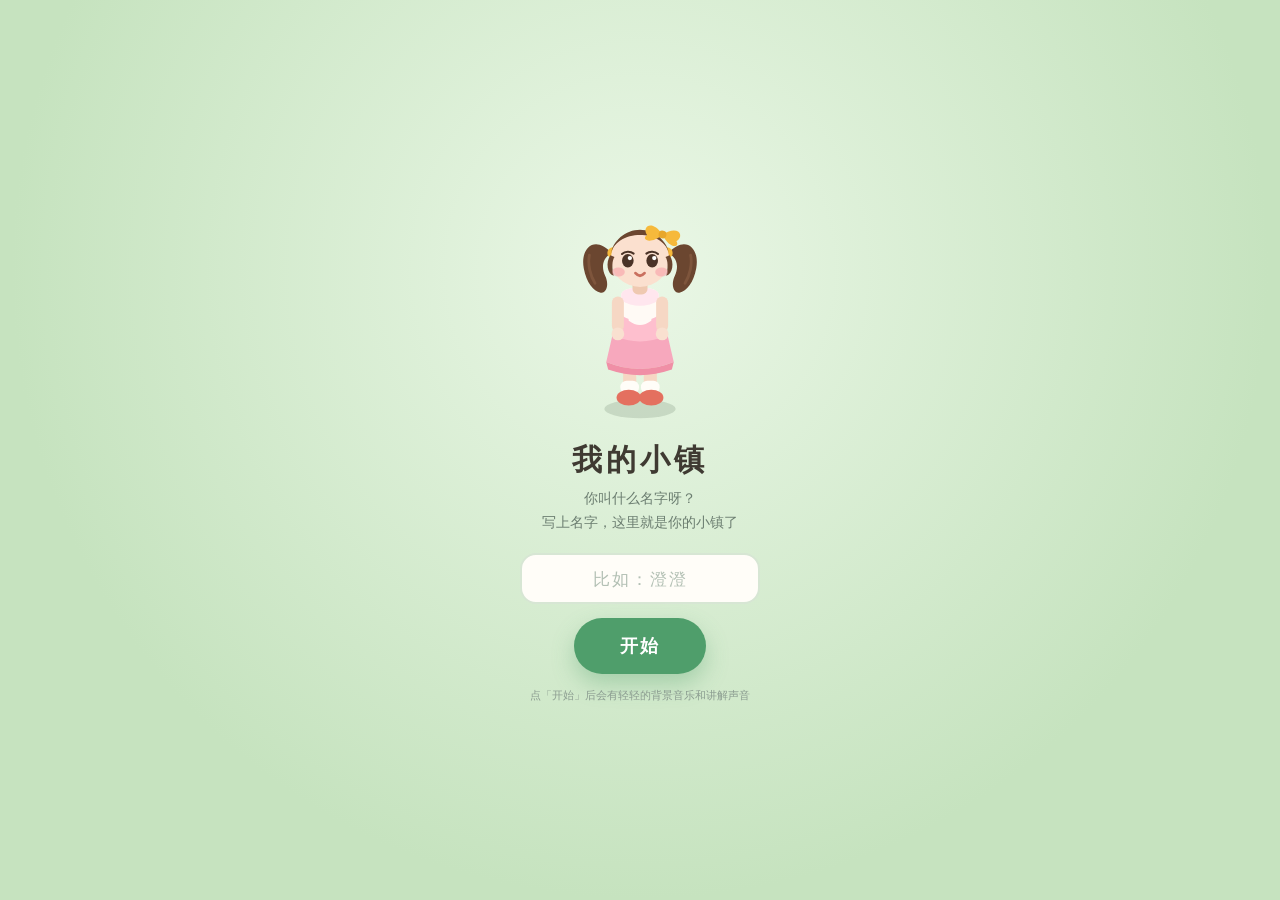
==== commit 55ac3f46: "Add files via upload 优化游戏体验、星星数量、装扮等" ====
--- a/index.html
+++ b/index.html
@@ -84,6 +84,20 @@
     background:linear-gradient(#c9bda4,#e0d6c0);transform:translateX(-50%);
   }
   @keyframes carrySway{0%,100%{transform:rotate(-5deg)}50%{transform:rotate(5deg)}}
+  .carry.balloon{border:none;background:transparent;padding:0;cursor:pointer;
+    filter:drop-shadow(0 3px 5px rgba(60,80,55,.2))}
+  .carry.balloon:active{transform:scale(1.12)}
+
+  /* 放飞的气球 / 泡泡 */
+  .fly-layer{position:fixed;inset:0;z-index:48;pointer-events:none}
+  .flyer{position:absolute;pointer-events:auto;transition:opacity .4s;will-change:transform}
+  .flyer svg{display:block;overflow:visible}
+  .flyer.bubble{cursor:pointer;border-radius:50%}
+  .flyer.bubble.popping{animation:bubblePop .3s ease-out forwards}
+  @keyframes bubblePop{
+    0%{transform:scale(1);opacity:.9}
+    100%{transform:scale(1.6);opacity:0}
+  }
   .folk .fbubble{
     position:absolute;left:50%;top:-26px;transform:translateX(-50%);
     background:#fffdf8;border:1.6px solid #ece3d2;border-radius:12px;
@@ -195,6 +209,11 @@
   .bg-ico{display:flex;justify-content:center;height:58px;align-items:center}
   .bag-cell b{display:block;font-size:12.5px;margin-top:2px}
   .bag-cell span{font-size:11.5px;color:#a89170}
+  .bg-play{
+    margin-top:6px;width:100%;border:none;border-radius:10px;padding:6px 0;
+    background:#eaf6e6;color:#3f6b4c;font-size:12px;font-weight:600;font-family:inherit;
+  }
+  .bg-play:active{transform:scale(.96)}
 
   /* ================= HUD ================= */
   .hud{position:fixed;left:0;right:0;top:0;z-index:20;pointer-events:none;padding:14px 16px;
@@ -284,6 +303,15 @@
   .stats{display:flex;justify-content:space-between;gap:8px;background:var(--accent-soft);
     border-radius:15px;padding:9px 14px;font-size:12px;margin-bottom:10px;color:#5d7a66}
   .stats b{font-size:16px;color:#3f6b4c}
+  /* 难度那一格可以点，点一下换一档 */
+  .statbtn{display:flex;flex-direction:column;align-items:flex-start;gap:1px;
+    border:none;background:transparent;padding:2px 6px;margin:-2px -6px;cursor:pointer;
+    font:inherit;color:inherit;border-radius:10px;transition:.16s}
+  .statbtn:active{background:rgba(255,255,255,.75);transform:scale(.97)}
+  .statbtn b{font-size:16px;color:#3f6b4c}
+  .statbtn:after{content:"点一下换难度";font-size:10px;color:#9aa89e;margin-top:1px}
+  .statbtn b.bump{animation:bump .45s ease}
+  @keyframes bump{0%{transform:scale(1)}40%{transform:scale(1.28);color:#e08a2c}100%{transform:scale(1)}}
   .board{width:100%;min-height:210px;display:flex;align-items:center;justify-content:center;
     flex-direction:column;gap:10px}
   .board > *{width:100%}
@@ -303,6 +331,29 @@
   .find{display:grid;gap:10px;width:100%}
   .find .card{height:96px;border-radius:18px;background:#fff;border:2px solid #ece3d2;
     display:grid;place-items:center;transition:.16s;padding:6px}
+  .find .card .q{font-size:26px;font-weight:700;color:#c9c2ad;line-height:1}
+  .find .card.mem.up,.find .card.pz.up{background:#f4f9f2;border-color:#bcd9b0}
+  .find .card.peek{border-color:#f0a832;box-shadow:0 0 0 4px rgba(240,168,50,.35)}
+  .find .card .sil{display:flex;justify-content:center;align-items:center;height:100%}
+  .find .card .sil svg{filter:brightness(0);opacity:.42}
+  /* 院子拼图 */
+  .pzwrap{display:flex;justify-content:center;margin:6px 0 4px}
+  .pzboard{display:grid;grid-template-columns:repeat(2,1fr);gap:8px;
+    width:min(240px,68vw);padding:8px;border-radius:20px;
+    background:#f7f2e6;border:2px dashed #d9cfb9}
+  .pzcell{height:88px;border-radius:14px;border:2px solid #ece3d2;background:#fffdf8;
+    display:grid;place-items:center;transition:.16s;padding:4px;cursor:default}
+  .pzcell .q{font-size:24px;font-weight:700;color:#d5cdb8}
+  .pzcell.ready{cursor:pointer;border-color:#bcd9b0}
+  .pzcell.ready:active{transform:scale(.97)}
+  .pzcell.on{background:#f4f9f2;border-color:#bcd9b0}
+  .pzcell.no{animation:shake .3s;border-color:#e8a0a0}
+  .pztraytip{font-size:12px;color:#a8a294;text-align:center;margin:10px 0 4px}
+  .pztray{display:flex;justify-content:center;gap:10px;flex-wrap:wrap;margin-bottom:2px}
+  .pzpiece{width:60px;height:60px;border-radius:14px;border:2px solid #ece3d2;
+    background:#fff;display:grid;place-items:center;transition:.16s;padding:4px}
+  .pzpiece.sel{border-color:#f0a832;background:#fff8ea;
+    box-shadow:0 0 0 4px rgba(240,168,50,.28);transform:translateY(-3px)}
   .find .card:active{transform:scale(.96)}
   .find .card.yes{border-color:#8fce9a;background:#eef9ec;animation:pop .35s}
   .find .card.no{animation:shake .3s}
@@ -369,6 +420,14 @@
   .cover .go{border:none;background:#4f9e6b;color:#fff;font-size:18px;font-weight:700;
     padding:16px 46px;border-radius:999px;box-shadow:0 10px 22px rgba(79,158,107,.35);letter-spacing:2px}
   .cover .go:active{transform:scale(.97)}
+  .name-row{margin:0 auto 14px;max-width:240px}
+  .name-row input{
+    width:100%;box-sizing:border-box;text-align:center;font-family:inherit;
+    font-size:20px;letter-spacing:4px;padding:12px 14px;border-radius:16px;
+    border:2px solid #d7e6d4;background:#fffdf8;color:#3f4a3f;outline:none;
+  }
+  .name-row input:focus{border-color:#7cc08c;box-shadow:0 0 0 4px rgba(124,192,140,.18)}
+  .name-row input::placeholder{letter-spacing:2px;color:#b3c0b4;font-size:17px}
   .cover .small{margin-top:14px;font-size:11px;color:#8b9c90}
 
   /* 手机：品牌名一行，按钮收成两行小方块，星星和按钮同一行 */
@@ -417,7 +476,7 @@
 
 <div class="hud">
   <div class="brand">
-    <h1>澄澄的小镇</h1>
+    <h1 id="brandName">我的小镇</h1>
     <p>走一走，点一点，就能进屋玩</p>
   </div>
   <div class="hud-right">
@@ -445,9 +504,12 @@
 <div class="cover" id="cover">
   <div class="box">
     <div id="coverHero" style="width:150px;margin:0 auto"></div>
-    <h1>澄澄的小镇</h1>
-    <p>澄澄要去看看小镇啦，<br>你陪她一起好不好？</p>
-    <button class="go" onclick="beginTown()">开始</button>
+    <h1 id="coverTitle">我的小镇</h1>
+    <p id="coverAsk">你叫什么名字呀？<br>写上名字，这里就是你的小镇了</p>
+    <div class="name-row" id="nameRow">
+      <input id="heroName" maxlength="4" placeholder="比如：澄澄" autocomplete="off" aria-label="你的名字">
+    </div>
+    <button class="go" onclick="beginTown()" id="btnBegin">开始</button>
     <div class="small">点「开始」后会有轻轻的背景音乐和讲解声音</div>
   </div>
 </div>
@@ -535,7 +597,10 @@
     if (style === "short"){
       hairD = '<path d="M-7.2,-11.8 C-7.2,-19.6 7.2,-19.6 7.2,-11.8 C7.2,-16.4 4,-18 0,-18 C-4,-18 -7.2,-16.4 -7.2,-11.8 Z" fill="' + hair + '"/>';
     } else if (style === "bob"){
-      hairD = '<path d="M-7.6,-11 C-7.6,-19.6 7.6,-19.6 7.6,-11 L8.8,-6.4 C8.8,-2.6 5.6,-2 5.2,-5 L4.6,-9 C2,-7 -2,-7 -4.6,-9 L-5.2,-5 C-5.6,-2 -8.8,-2.6 -8.8,-6.4 Z" fill="' + hair + '"/>';
+      /* 蘑菇头：一顶盖额头的圆帽 + 两侧贴脸垂下的鬓发，五官全在中间露着 */
+      hairD = '<path d="M0,-21.4 C7.9,-21.4 8.55,-15.6 8.5,-11.6 L5.4,-10.1 L0,-9.4 L-5.4,-10.1 L-8.5,-11.6 C-8.55,-15.6 -7.9,-21.4 0,-21.4 Z" fill="' + hair + '"/>'
+            + '<path d="M-7.08,-11.6 L-9.00,-11.8 C-9.15,-8.5 -8.90,-6.5 -8.90,-4.9 C-8.90,-3.2 -8.00,-2.9 -7.65,-4.2 C-7.40,-5.4 -6.80,-5.6 -6.70,-6.4 C-6.65,-8.2 -7.03,-10.2 -7.08,-11.6 Z" fill="' + hair + '"/>'
+            + '<path d="M7.08,-11.6 L9.0,-11.8 C9.15,-8.5 8.9,-6.5 8.9,-4.9 C8.9,-3.2 8.0,-2.9 7.65,-4.2 C7.4,-5.4 6.8,-5.6 6.7,-6.4 C6.65,-8.2 7.03,-10.2 7.08,-11.6 Z" fill="' + hair + '"/>';
     } else if (style === "pigtail"){
       hairD = '<path d="M-7.2,-11.8 C-7.2,-19.6 7.2,-19.6 7.2,-11.8 C7.2,-16.4 4,-18 0,-18 C-4,-18 -7.2,-16.4 -7.2,-11.8 Z" fill="' + hair + '"/>'
             + '<circle cx="-9.4" cy="-9" r="3.6" fill="' + hair + '"/><circle cx="9.4" cy="-9" r="3.6" fill="' + hair + '"/>'
@@ -543,10 +608,10 @@
     } else if (style === "bun"){
       hairD = '<path d="M-7.2,-11.8 C-7.2,-19.6 7.2,-19.6 7.2,-11.8 C7.2,-16.4 4,-18 0,-18 C-4,-18 -7.2,-16.4 -7.2,-11.8 Z" fill="' + hair + '"/>'
             + '<circle cx="0" cy="-21.2" r="4.2" fill="' + hair + '"/>';
-    } else { /* curly */
-      hairD = '<circle cx="-6.6" cy="-13" r="4.6" fill="' + hair + '"/><circle cx="-3" cy="-17" r="4.6" fill="' + hair + '"/>'
-            + '<circle cx="2.4" cy="-17.6" r="4.6" fill="' + hair + '"/><circle cx="6.4" cy="-13.4" r="4.4" fill="' + hair + '"/>'
-            + '<circle cx="0" cy="-12.6" r="5.2" fill="' + hair + '"/>';
+    } else { /* curly：一团一团卷在头顶，压到额头上沿就停 */
+      hairD = '<circle cx="-6.2" cy="-16.4" r="4.2" fill="' + hair + '"/><circle cx="-2.4" cy="-19.3" r="4.4" fill="' + hair + '"/>'
+            + '<circle cx="2.6" cy="-19.3" r="4.4" fill="' + hair + '"/><circle cx="6.2" cy="-16.4" r="4.1" fill="' + hair + '"/>'
+            + '<circle cx="0" cy="-16.6" r="4.6" fill="' + hair + '"/>';
     }
 
     if (acc === "bow"){
@@ -606,12 +671,12 @@
 /* 每个地点：位置 + 造型关键 + 玩法 + 一句欢迎语（会念出来） */
 var BUILDINGS = [
   { id:"home", name:"澄澄的家", ico:"home", x:300, y:200, w:198, h:186, tone:"#f9d2c4", roof:"#e2896d",
-    inside:"给院子里的小花浇浇水。", game:"water", by:"妈妈",
-    hello:"回家啦。院子的花有点渴，帮妈妈浇浇水吧。", skill:"顺序与因果（先做什么，后做什么）" },
+    inside:"翻开小卡片，找出一样的两张。", game:"memory", by:"妈妈",
+    hello:"回家啦。妈妈买了小卡片，翻开两张一样的就收起来吧。", skill:"记忆力与观察（记住位置再配对）" },
 
   { id:"gong", name:"外公外婆家", ico:"windmill", x:700, y:180, w:206, h:196, tone:"#f0dcc0", roof:"#c98b50",
-    inside:"帮外婆把菜地里的萝卜拔出来。", game:"harvest", by:"外婆",
-    hello:"外婆的萝卜长大啦，帮外婆拔出来好不好？", skill:"手眼协调与数的感知（1—5 个）" },
+    inside:"帮外公把院子的画拼完整。", game:"puzzle", by:"外公",
+    hello:"外公画了院子，可惜少了几块，帮外公补上好不好？", skill:"观察与整体部分关系（拼图）" },
 
   { id:"nai", name:"爷爷奶奶家", ico:"tea", x:1090, y:186, w:200, h:190, tone:"#e0e4f4", roof:"#8a95c6",
     inside:"帮爷爷浇一浇门口的盆栽。", game:"water", by:"爷爷",
@@ -622,8 +687,8 @@
     hello:"小朋友要排队啦，小的站前面，大的站后面。", skill:"大小比较与序列" },
 
   { id:"fire", name:"消防站", ico:"bell", x:560, y:520, w:210, h:206, tone:"#f9c1b2", roof:"#d9534f",
-    inside:"沿着小路，把消防车开回站里。", game:"path", by:"消防员叔叔",
-    hello:"消防车要回站啦，沿着黄色的小路开过去。", skill:"空间路径规划与顺序" },
+    inside:"看看消防器材，找出它的影子。", game:"shadow", by:"消防员叔叔",
+    hello:"消防员叔叔考考你：这个器材的影子是哪一个？", skill:"形状观察与配对（影子）" },
 
   { id:"hosp", name:"医院", ico:"cross", x:930, y:520, w:200, h:200, tone:"#e6f1f7", roof:"#7fb6cb",
     inside:"找出一样的药盒，配成一盒。", game:"same", by:"护士阿姨",
@@ -653,7 +718,10 @@
   path:"空间路径规划（先走哪一步）",
   same:"观察与配对",
   basket:"分类思维（按属性归组）",
-  plant:"顺序与因果（三步任务）"
+  plant:"顺序与因果（三步任务）",
+  memory:"记忆力（记住卡片位置再配对）",
+  shadow:"形状观察与配对",
+  puzzle:"观察与整体部分关系"
 };
 
 /* =====================================================================
@@ -661,6 +729,7 @@
    ===================================================================== */
 var KEY = "chengcheng-town-v2";
 var S = {
+  kidName:"",      // 小朋友的名字（第一次进小镇时自己起，决定小镇和家的名字）
   stars:0, visited:{}, cleared:{}, diff:"mid",
   hero:{x:985,y:772},
   flowers:{},      // 每个地点的花是否开过
@@ -671,20 +740,33 @@
   bag:{},          // 背包：{ 物品id: 数量 }
   entered:false    // 是否已经点过「开始」进过小镇
 };
+var START_STARS = 88;   /* 第一次进小镇先给 88 颗星星，能直接去商店换东西 */
+
 function load(){
+  var first = true;
   try{
-    var v=JSON.parse(localStorage.getItem(KEY));
-    if(v&&typeof v==="object") S=Object.assign(S,v);
+    var raw = localStorage.getItem(KEY);
+    var v = raw ? JSON.parse(raw) : null;
+    if(v&&typeof v==="object"){ S=Object.assign(S,v); first = false; }
   }catch(e){}
   S.visited=S.visited||{}; S.cleared=S.cleared||{}; S.flowers=S.flowers||{}; S.silent=S.silent||{};
   S.folk=S.folk||{}; S.bag=S.bag||{}; S.myfolk=S.myfolk||[];
   if(!(S.myfolk instanceof Array)) S.myfolk=[];
   if(typeof S.stars!=="number"||S.stars<0) S.stars=0;
+  /* 第一次打开：先给 88 颗星，够换好几样东西 */
+  if(first && !S.stars){ S.stars=START_STARS; }
   S.hero=S.hero||{x:985,y:772};
+  if(typeof S.kidName!=="string") S.kidName="";
   if(S.sound===undefined) S.sound=true;
   if(S.voice===undefined) S.voice=true;
 }
 function save(){ try{ localStorage.setItem(KEY, JSON.stringify(S)); }catch(e){} }
+
+/* 名字 → 各处称呼。没起名之前用「我的」，起名之后整站都改成小朋友的名字 */
+function kidName(){ return (S.kidName||"").trim(); }
+function townTitle(){ return kidName() ? kidName()+"的小镇" : "我的小镇"; }
+function homeName(){ return kidName() ? kidName()+"的家" : "我的家"; }
+function heroCall(){ return kidName() || "小朋友"; }
 
 /* =====================================================================
    2. 声音：背景音乐（Web Audio 实时合成）+ 语音（speechSynthesis）
@@ -1386,13 +1468,21 @@
     btn.style.height=b.h+"px";
     /* 按「脚底线」排前后：站在房子下方的人物要盖住房子底部 */
     btn.style.zIndex=String(10+Math.round((b.y+b.h/2)/10));
-    btn.innerHTML='<div class="tag"><b>'+b.name.replace("小镇","")+'</b></div>'+
+    btn.innerHTML='<div class="tag"><b>'+bLabel(b).replace("小镇","")+'</b></div>'+
                  '<div class="badge" id="badge-'+b.id+'" hidden>!</div>';
     btn.appendChild(buildingSvg(b));
     btn.addEventListener("click",function(e){ e.stopPropagation(); enter(b.id); });
     world.appendChild(btn);
     b.el=btn;
   });
+}
+
+/* 改了名字以后，只更新家的门牌，不用重建整个小镇 */
+function refreshHomeSign(){
+  var b = BUILDINGS.filter(function(x){ return x.id === "home"; })[0];
+  if(!b || !b.el) return;
+  var t = b.el.querySelector(".tag b");
+  if(t) t.textContent = bLabel(b).replace("小镇","");
 }
 
 /* =====================================================================
@@ -1469,7 +1559,8 @@
 function drawHero(){
   heroEl.style.left=(heroPose.x-32)+"px";
   heroEl.style.top=(heroPose.y-104)+"px";
-  heroEl.style.transform="scaleX("+heroPose.face+")";
+  /* 转身只翻转画面里的娃娃，头上的文字/气泡不跟着翻，永远正着看 */
+  if(heroInner) heroInner.style.transform = "scaleX(" + heroPose.face + ")";
   heroEl.style.zIndex=String(10+Math.round((heroPose.y+2)/10));
 }
 
@@ -1564,14 +1655,17 @@
       moving=true;
     } else walkTo=null;
   }
+  /* 朝向(scaleX) 必须和走路/呼吸的位移写在同一行，
+     否则会被后面的赋值覆盖掉，人转身就走形了 */
+  var faceT="scaleX("+heroPose.face+") ";
   if(moving){
     heroPose.walk+=dt*11;
-    heroInner.style.transform="translateY("+(Math.sin(heroPose.walk)*2).toFixed(2)+"px) rotate("+(Math.sin(heroPose.walk)*1.6).toFixed(2)+"deg)";
+    heroInner.style.transform=faceT+"translateY("+(Math.sin(heroPose.walk)*2).toFixed(2)+"px) rotate("+(Math.sin(heroPose.walk)*1.6).toFixed(2)+"deg)";
   } else {
-    heroInner.style.transform="translateY("+(Math.sin(Date.now()/900)*0.9).toFixed(2)+"px)";
+    heroInner.style.transform=faceT+"translateY("+(Math.sin(Date.now()/900)*0.9).toFixed(2)+"px)";
   }
   if(moving){ S.hero.x=heroPose.x; S.hero.y=heroPose.y; saveThrottled(); }
-  drawHero(); stepFolk(dt); stepCarry(); updateCamera(dt); updateNearest();
+  drawHero(); stepFolk(dt); stepCarry(); stepFly(dt); updateCamera(dt); updateNearest();
   requestAnimationFrame(loop);
 }
 
@@ -1611,7 +1705,7 @@
   nearId=id;
   BUILDINGS.forEach(function(b){ b.el.dataset.active=(b.id===id)?"1":"0"; });
   if(n){
-    showTip("到「"+n.name+"」门口了 · 点一下进去");
+    showTip("到「"+bLabel(n)+"」门口了 · 点一下进去");
     /* 每 12 秒才念一次，避免吵闹 */
     if(Date.now()-nearSaid>12000){ nearSaid=Date.now(); }
   } else hideTip();
@@ -1665,10 +1759,10 @@
   paintHud();
 
   openSheet(
-    '<h2>'+b.name+'</h2>'+
+    '<h2>'+bLabel(b)+'</h2>'+
     '<p class="sub">'+b.inside+'</p>'+
     '<div class="stats">'+
-      '<div>难度<br><b id="gDiff">'+diffName()+'</b></div>'+
+      '<button class="statbtn" onclick="switchDiff()" title="点一下换难度"><span>难度</span><b id="gDiff">'+diffName()+'</b></button>'+
       '<div>进度<br><b id="gScore">0</b></div>'+
       '<div>提示<br><b id="gHint">3</b></div>'+
     '</div>'+
@@ -1684,16 +1778,48 @@
 }
 
 function diffName(){ return {easy:"小班",mid:"中班",hard:"大班"}[S.diff]||"中班"; }
+var DIFF_ORDER=["easy","mid","hard"];
+
+/* 提一档难度；已经到「大班」就停在那儿，回头再来 */
+function stepDiff(){
+  var i=DIFF_ORDER.indexOf(S.diff);
+  if(i<0) i=1;
+  if(i>=DIFF_ORDER.length-1) return false;      /* 已经最高 */
+  S.diff=DIFF_ORDER[i+1]; save();
+  return true;
+}
+function syncDiffLabel(){
+  var e=document.getElementById("gDiff");
+  if(e){
+    e.textContent=diffName();
+    e.classList.remove("bump");
+    void e.offsetWidth;                          /* 强制重排，动画能重播 */
+    e.classList.add("bump");
+  }
+}
 function switchDiff(){
-  var order=["easy","mid","hard"];
-  S.diff=order[(order.indexOf(S.diff)+1)%3]; save();
-  var e=document.getElementById("gDiff"); if(e) e.textContent=diffName();
-  restartGame(); toast("换成「"+diffName()+"」了");
-}
+  var i=DIFF_ORDER.indexOf(S.diff);
+  if(i<0) i=1;
+  S.diff=DIFF_ORDER[(i+1)%DIFF_ORDER.length]; save();
+  syncDiffLabel();
+  startGame(curBuilding?curBuilding.game:"");
+  toast("换成「"+diffName()+"」了");
+  guide("现在是"+diffName()+"的，试试看。");
+}
+
+/* 「再玩一次」= 换一种难度（升一档，到顶就停在最高档重来） */
 function restartGame(){
   if(!curBuilding) return;
+  var up=stepDiff();
   startGame(curBuilding.game);
-  if(curBuilding) guide("我们再来一次。");
+  syncDiffLabel();
+  if(up){
+    toast("换成「"+diffName()+"」了");
+    guide("这次换"+diffName()+"的，我们再玩一次。");
+  }else{
+    toast(diffName()+"最难啦，再玩一次");
+    guide("已经是最难的"+diffName()+"了，再来一次吧。");
+  }
 }
 function hintGame(){
   if(!curGame||!curGame.hint){ toast("这里点一下就好啦"); return; }
@@ -1706,7 +1832,7 @@
   curGame=null; hintsLeft=3; gameDone=false;
   /* 没有关卡面板就现搭一个（超市是直接进房间的，单独测关卡时才走这条路） */
   if(!boardEl()){
-    openSheet('<h2>'+(curBuilding?curBuilding.name:"小任务")+'</h2>'+
+    openSheet('<h2>'+(curBuilding?bLabel(curBuilding):"小任务")+'</h2>'+
       '<p class="sub">'+(curBuilding?curBuilding.inside:"")+'</p>'+
       '<div class="stats">'+
         '<div>难度<br><b id="gDiff">'+diffName()+'</b></div>'+
@@ -1731,6 +1857,12 @@
 }
 function addStars(n){ S.stars+=n; save(); paintHud(); }
 
+/* 通关后按钮上写清楚「下一次换哪一档」，孩子和老师一眼就懂 */
+function againLabel(){
+  var i=DIFF_ORDER.indexOf(S.diff); if(i<0) i=1;
+  if(i>=DIFF_ORDER.length-1) return "再玩一次";
+  return "换"+DIFF_ORDER[i+1].replace("easy","小班").replace("mid","中班").replace("hard","大班")+"再玩";
+}
 /* 通关一次：花朵记录 + 星星 + 语音鼓励 */
 var gameDone=false;                 /* 本局是否已通关，拦住重复结算 */
 function finish(say){
@@ -1745,7 +1877,7 @@
   Sound.blip("good");
   if(say) guide(say);
   var again=document.getElementById("againBtn");
-  if(again) again.textContent="再来一次";
+  if(again) again.textContent=againLabel();
   /* 做完这里的任务，问一句要不要进屋看看 */
   setTimeout(function(){ showEnterRoom(b); }, 1400);
 }
@@ -1960,12 +2092,13 @@
     n.el.style.left = (n.x - 24) + "px";
     n.el.style.top = (n.y - 82) + "px";
     n.el.style.zIndex = String(10 + Math.round((n.y + 2) / 10));
-    n.el.style.transform = "scaleX(" + n.face + ")";
+    /* 只有娃娃翻转，气泡和表情角标保持正向 */
     var bob = n.pause > 0
       ? Math.sin(Date.now() / 700 + n.walk) * 1.2
       : Math.sin(n.walk * 2) * 2.2;
     var tilt = n.pause > 0 ? 0 : Math.sin(n.walk) * 1.4;
-    n.inner.style.transform = "translateY(" + bob.toFixed(2) + "px) rotate(" + tilt.toFixed(2) + "deg)";
+    n.inner.style.transform =
+      "scaleX(" + n.face + ") translateY(" + bob.toFixed(2) + "px) rotate(" + tilt.toFixed(2) + "deg)";
   });
 }
 
@@ -2105,7 +2238,7 @@
     if (n.act && n.actT > 0){
       n.actT -= dt;
       if (n.act === "jump" && n.inner){
-        n.inner.style.transform = "translateY(" + (-Math.abs(Math.sin(n.actT * 9)) * 9).toFixed(1) + "px)";
+        n.inner.style.transform = "scaleX(" + n.face + ") translateY(" + (-Math.abs(Math.sin(n.actT * 9)) * 9).toFixed(1) + "px)";
       }
       if (n.actT <= 0){ n.act = null; n.pause = 0.4 + Math.random() * 1.4; }
       return;
@@ -2196,8 +2329,8 @@
     var t0 = Date.now();
     var iv = setInterval(function(){
       var k = (Date.now() - t0) / 120;
-      n.inner.style.transform = "translateY(" + (-Math.abs(Math.sin(k)) * 14).toFixed(1) + "px)";
-      if (Date.now() - t0 > 900){ clearInterval(iv); n.inner.style.transform = ""; }
+      n.inner.style.transform = "scaleX(" + n.face + ") translateY(" + (-Math.abs(Math.sin(k)) * 14).toFixed(1) + "px)";
+      if (Date.now() - t0 > 900){ clearInterval(iv); n.inner.style.transform = "scaleX(" + n.face + ")"; }
     }, 60);
     heartBurst(n);
     toast("送给" + n.cfg.name + "一个" + it.name);
@@ -2487,7 +2620,8 @@
   { id:"apple",  name:"苹果",  cost:2, line:"红红的苹果，脆脆的。" },
   { id:"bread",  name:"面包",  cost:2, line:"刚烤好的面包，香香的。" },
   { id:"candy",  name:"糖果",  cost:3, line:"甜甜的糖，只能吃一颗。" },
-  { id:"balloon",name:"气球",  cost:3, line:"一个会飞的气球。" },
+  { id:"balloon",name:"气球",  cost:3, per:3, line:"一次给 3 只，点一下就能放飞。" },
+  { id:"bubble", name:"泡泡",  cost:2, per:1, line:"点一下，满屏都会飘起泡泡。" },
   { id:"teddy",  name:"小熊",  cost:5, line:"软软的小熊，可以抱着睡。" },
   { id:"kite",   name:"风筝",  cost:6, line:"有风的时候，风筝会飞很高。" }
 ];
@@ -2502,10 +2636,11 @@
     return;
   }
   S.stars -= it.cost;
-  S.bag[id] = (S.bag[id] || 0) + 1;
+  var n = it.per || 1;
+  S.bag[id] = (S.bag[id] || 0) + n;
   save(); paintHud(); paintCarry();
   Sound.blip("good");
-  toast("买到" + it.name + "啦，放进背包了");
+  toast("买到 " + n + " 个" + it.name + "啦，在背包里");
   Voice.say("买到" + it.name + "啦。");
   if (document.getElementById("mask") && mask.classList.contains("show")) paintShopSheet();
 }
@@ -2515,7 +2650,7 @@
   paintShopSheet();
 }
 function paintShopSheet(){
-  var html = '<h2>小镇商店</h2><p class="sub">玩小游戏攒的星星，可以换东西。换到的东西放在背包里，能送给别人；气球和风筝送出去，他们会一直牵着。</p>';
+  var html = '<h2>小镇商店</h2><p class="sub">玩小游戏攒的星星，可以换东西。吃的可以送人；气球和泡泡在自己身上点一下就能放。</p>';
   html += '<div class="shop-wallet">' + ico("star", 16, "#f0a832") + ' <b>' + S.stars + '</b> 颗星星可以花</div>';
   html += '<div class="shop-grid">';
   SHOP_ITEMS.forEach(function(it){
@@ -2543,8 +2678,11 @@
     ids.forEach(function(id){
       var it = SHOP_ITEMS.filter(function(x){ return x.id === id; })[0];
       if (!it) return;
+      var playable = (id === "balloon" || id === "bubble");
       html += '<div class="bag-cell"><div class="bg-ico">' + art(id, 58) + '</div>' +
-              '<b>' + it.name + '</b><span>× ' + S.bag[id] + '</span></div>';
+              '<b>' + it.name + '</b><span>× ' + S.bag[id] + '</span>' +
+              (playable ? '<button class="bg-play" onclick="closeSheet();playCarry(\'' + id + '\')">放</button>' : '') +
+              '</div>';
     });
     html += '</div>';
   }
@@ -2587,8 +2725,10 @@
     candy:'<circle cx="-3.5" cy="1" r="6.4" fill="#f78fb3"/><circle cx="3.5" cy="1" r="6.4" fill="#f6b93b"/><circle cx="0" cy="-4" r="6.4" fill="#8fc97e"/><circle cx="-1.5" cy="-6" r="1.8" fill="#fff" opacity=".75"/>',
     balloon:'<ellipse cx="0" cy="-4" rx="9" ry="10.5" fill="#f78fb3"/><ellipse cx="-2.8" cy="-7.6" rx="2.6" ry="3.4" fill="#fff" opacity=".5"/><path d="M0,6.5 L0,9.5" stroke="#c98aa0" stroke-width="1.5"/><path d="M0,9.5 C-3.4,12.5 3.4,13.5 0,16.5" stroke="#c98aa0" stroke-width="1.4" fill="none"/>',
     teddy:'<circle cx="-6.4" cy="-10.4" r="3.8" fill="#c99a62"/><circle cx="6.4" cy="-10.4" r="3.8" fill="#c99a62"/><circle cx="0" cy="-6" r="7.4" fill="#d9ad76"/><ellipse cx="0" cy="6.4" rx="8.4" ry="7.6" fill="#c99a62"/><ellipse cx="0" cy="7.4" rx="4.8" ry="4.6" fill="#f0dcc2"/><circle cx="-2.7" cy="-7" r="1.25" fill="#4a3327"/><circle cx="2.7" cy="-7" r="1.25" fill="#4a3327"/><ellipse cx="0" cy="-4" rx="1.7" ry="1.25" fill="#4a3327"/>',
+    bubble:'<circle cx="0" cy="0" r="12.5" fill="#bfe6ff" opacity=".55"/><circle cx="0" cy="0" r="12.5" fill="none" stroke="#8fc8ea" stroke-width="1.1" opacity=".8"/><ellipse cx="-4.2" cy="-4.6" rx="3.4" ry="2.3" fill="#fff" opacity=".85" transform="rotate(-24 -4.2 -4.6)"/><ellipse cx="4" cy="4.4" rx="2" ry="1.2" fill="#fff" opacity=".45"/>',
+    bubblePop:'<path d="M0,-7 L1.6,-1.6 L7,0 L1.6,1.6 L0,7 L-1.6,1.6 L-7,0 L-1.6,-1.6 Z" fill="#bfe6ff"/>',
     kite:'<path d="M0,-13 L10.5,-2 L0,11 L-10.5,-2 Z" fill="#f6b93b"/><path d="M0,-13 L0,11 M-10.5,-2 L10.5,-2" stroke="#fffdf8" stroke-width="1.3" opacity=".85"/><path d="M0,11 C2.4,15 -2.4,16 0,19" stroke="#c9954f" stroke-width="1.5" fill="none"/>',
-    cloud:'<ellipse cx="0" cy="0" rx="14" ry="9" fill="#fff"/><ellipse cx="-10" cy="3" rx="9" ry="7" fill="#fff"/><ellipse cx="10" cy="3" rx="9" ry="7" fill="#fff"/>',
+    cloud:'<path d="M-9,-2 C-9,-8 -2,-10 1,-6 C4,-11 13,-9 12,-3 C18,-2 18,5 11,5 L-8,5 C-14,5 -14,-2 -9,-2 Z" fill="#f2f6fa" stroke="#cfe0ee" stroke-width="1.6"/>',
     sun:'<circle r="8" fill="#f6c445"/><g stroke="#f6c445" stroke-width="2.4" stroke-linecap="round"><path d="M0,-13 L0,-10"/><path d="M0,13 L0,10"/><path d="M-13,0 L-10,0"/><path d="M13,0 L10,0"/><path d="M-9,-9 L-7,-7"/><path d="M9,9 L7,7"/><path d="M9,-9 L7,-7"/><path d="M-9,9 L-7,7"/></g>',
     fire:'<path d="M0,-13 C8,-3 8,4 0,12 C-8,4 -8,-3 0,-13 Z" fill="#e05f5f"/><path d="M0,-3 C4,1 4,7 0,10 C-4,7 -4,1 0,-3 Z" fill="#f6d365"/>',
     truck:'<rect x="-12" y="-4" width="16" height="10" rx="3" fill="#d9534f"/><path d="M4,0 L9,0 L13,6 L13,6 L4,6 Z" fill="#e8887f"/><rect x="-9" y="-1" width="9" height="3" rx="1.5" fill="#fff" opacity=".7"/><circle cx="-7" cy="7" r="3.4" fill="#4a4438"/><circle cx="7" cy="7" r="3.4" fill="#4a4438"/>',
@@ -2661,7 +2801,7 @@
       step=1; render();
       Sound.blip("good");
       finish("花都开了，你帮了大忙，谢谢你。");
-      var btn=document.getElementById("againBtn"); if(btn) btn.textContent="再浇一次";
+      /* 按钮文字由 finish() 统一按难度写，这里不再各自覆盖 */
     }
   }
   function hint(){
@@ -2697,7 +2837,7 @@
             if(left===0){
               Sound.blip("good");
               finish("全部拔出来啦，可以拿去做萝卜汤了。");
-              var b=document.getElementById("againBtn"); if(b) b.textContent="再摘一次";
+              /* 按钮文字由 finish() 统一按难度写，这里不再各自覆盖 */
             }
           };
         })(d);
@@ -2784,7 +2924,7 @@
       if(placed.length===n){
         Sound.blip("good");
         finish("排好啦！一个比一个高，真整齐。");
-        var b=document.getElementById("againBtn"); if(b) b.textContent="再排一次";
+        /* 按钮文字由 finish() 统一按难度写，这里不再各自覆盖 */
       }else{
         guide(pickPhrase(["对，把它放进来。","接着找高一点的。","很好，再看下一个。"]),{rate:0.95});
       }
@@ -2853,7 +2993,7 @@
         paintScore(round,total);       /* 先把分数刷成 4/4 再收尾 */
         Sound.blip("good");
         finish("都找对啦，眼睛真亮。");
-        var b=document.getElementById("againBtn"); if(b) b.textContent="再找一次";
+        /* 按钮文字由 finish() 统一按难度写，这里不再各自覆盖 */
         return;
       }
       guide("找对啦。");
@@ -2926,7 +3066,7 @@
         paintScore(right,total);          /* 先刷成 6/6 */
         Sound.blip("good");
         finish("水果都分开装好啦，超市可以开门了。");
-        var b=document.getElementById("againBtn"); if(b) b.textContent="再搬一次";
+        /* 按钮文字由 finish() 统一按难度写，这里不再各自覆盖 */
       }
       render();
     }else{
@@ -3013,7 +3153,7 @@
       render();
       Sound.blip("good");
       finish("路接通啦，可以走过去喽。");
-      var b=document.getElementById("againBtn"); if(b) b.textContent="再铺一次";
+      /* 按钮文字由 finish() 统一按难度写，这里不再各自覆盖 */
     }else{
       render();
       guide("这一段接上了，继续往前。");
@@ -3030,6 +3170,225 @@
       }
     }
     guide("点亮空着的那一格，路就接上了。");
+  }
+  render();
+  return {hint:hint};
+};
+
+/* ---------- 10.8 记忆翻卡片：翻两张，找出一样的 ---------- */
+MINI.memory=function(){
+  var kinds=["apple","balloon","star","flower","truck","ball","heart","candy","kite","teddy"];
+  var pairs=S.diff==="easy"?3:(S.diff==="mid"?4:5);
+  var deck=[], open=[], lock=false, found=0;
+  (function(){
+    var pick=shuffle(kinds).slice(0,pairs);
+    pick.forEach(function(k){ deck.push({k:k,done:false}); deck.push({k:k,done:false}); });
+    shuffle(deck);
+  })();
+  function render(){
+    var g=boardEl(); if(!g) return; g.innerHTML="";
+    g.innerHTML='<div class="hintline">翻开两张卡片，找出一样的</div>';
+    var grid=document.createElement("div"); grid.className="find memgrid";
+    grid.style.gridTemplateColumns="repeat("+Math.min(deck.length/2,4)+",1fr)";
+    deck.forEach(function(c,i){
+      var d=document.createElement("button");
+      d.className="card mem"+(c.done||open.indexOf(i)>=0?" up":"");
+      d.innerHTML=c.done||open.indexOf(i)>=0 ? art(c.k,52) : '<span class="q">?</span>';
+      if(!c.done && open.indexOf(i)<0 && !lock){
+        (function(i){ d.onclick=function(){ flip(i); }; })(i);
+      }
+      grid.appendChild(d);
+    });
+    g.appendChild(grid);
+    paintScore(found,pairs);
+  }
+  function flip(i){
+    if(lock||gameDone) return;
+    if(open.indexOf(i)>=0 || deck[i].done) return;
+    open.push(i); Sound.blip("pop"); render();
+    if(open.length===2){
+      lock=true;
+      var a=deck[open[0]], b=deck[open[1]];
+      if(a.k===b.k){
+        setTimeout(function(){
+          a.done=b.done=true; open=[]; lock=false; found++;
+          Sound.blip("ok"); render();
+          if(found>=pairs){
+            Sound.blip("good");
+            finish("全都记住啦，记性真好。");
+            /* 按钮文字由 finish() 统一按难度写，这里不再各自覆盖 */
+          }else{
+            guide(pickPhrase(["一对好朋友找到啦。","真棒，继续翻。","记住位置，越翻越快。"]));
+          }
+        },480);
+      }else{
+        guide("不一样，看一看，记住它们在哪里。");
+        setTimeout(function(){ open=[]; lock=false; render(); },850);
+      }
+    }
+  }
+  function hint(){
+    var g=boardEl(); if(!g) return;
+    var cs=g.querySelectorAll(".mem");
+    if(cs.length){ cs[0].classList.add("peek"); setTimeout(function(){ cs[0].classList.remove("peek"); },1600); }
+    guide("先翻开一张，记住它，再找它的好朋友。");
+  }
+  render();
+  return {hint:hint};
+};
+
+/* ---------- 10.9 影子配对：找到正确的影子 ---------- */
+MINI.shadow=function(){
+  /* 消防站里的东西：帽、车、水桶、水壶、水管卷、对讲机……
+     用现成的图形里形状差别明显的，剪影才分得清 */
+  var pool=["truck","fire","can","bucket","shovel","pot","book","ball"];
+  var round=0, total=S.diff==="easy"?3:(S.diff==="mid"?4:5);
+  var target=null, opts=[];
+  function next(){
+    target=pickPhrase(pool);
+    var others=shuffle(pool.filter(function(x){return x!==target;})).slice(0,2);
+    opts=shuffle([target].concat(others));
+    render();
+  }
+  function render(){
+    var g=boardEl(); if(!g) return; g.innerHTML="";
+    g.innerHTML='<div style="text-align:center;font-size:13px;color:#7c8b80">它的影子是哪一个？</div>'+
+      '<div style="display:flex;justify-content:center;margin:4px 0 8px">'+
+        '<div style="background:#f4f9f2;border-radius:20px;padding:8px">'+art(target,56)+'</div></div>';
+    var grid=document.createElement("div"); grid.className="find";
+    grid.style.gridTemplateColumns="repeat(3,1fr)";
+    opts.forEach(function(k){
+      var d=document.createElement("button"); d.className="card";
+      d.innerHTML='<div class="sil">'+art(k,66)+'</div>';
+      d.onclick=function(){ choose(k,d); };
+      grid.appendChild(d);
+    });
+    g.appendChild(grid);
+    paintScore(round,total);
+  }
+  var locked=false;
+  function choose(k,el){
+    if(locked||gameDone) return;
+    if(k===target){
+      locked=true; el.classList.add("yes"); Sound.blip("ok"); round++;
+      if(round>=total){
+        paintScore(round,total); Sound.blip("good");
+        finish("影子全找对啦，眼睛真尖。");
+        /* 按钮文字由 finish() 统一按难度写，这里不再各自覆盖 */
+        return;
+      }
+      guide("找对啦，这就是它的影子。");
+      setTimeout(function(){ locked=false; next(); },700);
+    }else{
+      el.classList.add("no"); Sound.blip("soft");
+      setTimeout(function(){ el.classList.remove("no"); },340);
+      guide("影子不一样，再看看形状。");
+    }
+  }
+  function hint(){
+    var g=boardEl(); if(!g) return;
+    var cs=g.querySelectorAll(".find .card");
+    for(var i=0;i<cs.length;i++){
+      if(cs[i].innerHTML.indexOf(art(target,58))>=0){ cs[i].style.boxShadow="0 0 0 5px #f0a832"; setTimeout(function(){ cs[i].style.boxShadow=""; },1700); break; }
+    }
+    guide("形状一样的影子，就是它。");
+  }
+  next();
+  return {hint:hint};
+};
+
+/* ---------- 10.10 院子拼图：把碎片拖到网格里，拼成外公画的院子 ---------- */
+MINI.puzzle=function(){
+  /* 2x2 的四块：左上太阳、右上云、左下大树、右下小花
+     孩子把下面盒子里的小图，拖（或点选再点格）到对应位置 */
+  var pieces=[
+    { k:"sun",    name:"太阳", slot:0 },
+    { k:"cloud",  name:"云朵", slot:1 },
+    { k:"tree",   name:"大树", slot:2 },
+    { k:"flower", name:"小花", slot:3 }
+  ];
+  var placed={};         /* slot -> piece key */
+  var picked=null;       /* 已选中的碎片下标 */
+  var seed=shuffle([0,1,2,3]);   /* 碎片在下方盒子里的排列 */
+  var total=pieces.length, done=0, wrong=0;
+
+  function render(){
+    var g=boardEl(); if(!g) return; g.innerHTML="";
+    g.innerHTML='<div class="hintline">把下面的小图放到上面格子里</div>';
+    var wrap=document.createElement("div"); wrap.className="pzwrap";
+
+    /* 上面：2x2 棋盘 */
+    var board=document.createElement("div"); board.className="pzboard";
+    for(var i=0;i<4;i++){
+      var c=document.createElement("button");
+      c.className="pzcell"+(placed[i]?" on":"")+(picked!==null?" ready":"");
+      c.dataset.slot=i;
+      c.innerHTML = placed[i] ? art(placed[i],52) : '<span class="q">?</span>';
+      (function(i,c){
+        c.onclick=function(){ drop(i); };
+      })(i,c);
+      board.appendChild(c);
+    }
+    wrap.appendChild(board);
+    g.appendChild(wrap);
+
+    /* 下面：待放的碎片 */
+    var tray=document.createElement("div"); tray.className="pztray";
+    seed.forEach(function(idx){
+      var pc=pieces[idx];
+      if(placed[pc.slot]) return;
+      var t=document.createElement("button");
+      t.className="pzpiece"+(picked===idx?" sel":"");
+      t.innerHTML=art(pc.k,44);
+      t.onclick=function(){ picked=(picked===idx?null:idx); Sound.blip("tap"); render(); };
+      tray.appendChild(t);
+    });
+    if(tray.children.length){
+      var lab=document.createElement("div"); lab.className="pztraytip";
+      lab.textContent="先点一张小图，再点上面对应的格子";
+      g.appendChild(lab);
+      g.appendChild(tray);
+    }else{
+      g.appendChild(tray);
+    }
+    paintScore(done,total);
+  }
+
+  function drop(slot){
+    if(gameDone) return;
+    if(placed[slot]){ guide("这里已经拼好啦。"); return; }
+    if(picked===null){ guide("先点下面的一张图。"); Sound.blip("soft"); return; }
+    var pc=pieces[picked];
+    if(pc.slot===slot){
+      placed[slot]=pc.k; picked=null; done++;
+      Sound.blip("ok"); render();
+      if(done>=total){
+        Sound.blip("good");
+        finish("拼好啦，这就是外公画的院子。");
+        /* 按钮文字由 finish() 统一按难度写，这里不再各自覆盖 */
+      }else{
+        guide(pickPhrase(["对，"+pc.name+"就放这儿。","放对了，继续。","好眼力。"]));
+      }
+    }else{
+      wrong++;
+      Sound.blip("soft");
+      var cell=document.querySelector('.pzcell[data-slot="'+slot+'"]');
+      if(cell){ cell.classList.add("no"); setTimeout(function(){ cell.classList.remove("no"); },380); }
+      guide("这张不是这里的，看看它旁边该是什么。");
+    }
+  }
+  function hint(){
+    var g=boardEl(); if(!g) return;
+    /* 先替孩子选好一张，再把对应格子点亮 */
+    if(picked===null){
+      var left=pieces.filter(function(x){ return !placed[x.slot]; })[0];
+      if(left){ picked=pieces.indexOf(left); render(); }
+    }
+    if(picked!==null){
+      var cell=document.querySelector('.pzcell[data-slot="'+pieces[picked].slot+'"]');
+      if(cell){ cell.style.boxShadow="0 0 0 5px #f0a832"; setTimeout(function(){ if(cell) cell.style.boxShadow=""; },1800); }
+      guide(pieces[picked].name+"放在亮起来的格子里。");
+    }
   }
   render();
   return {hint:hint};
@@ -3130,7 +3489,7 @@
       render();
       Sound.blip("good");
       finish("种子发芽啦，过几天就会长大。");
-      var b=document.getElementById("againBtn"); if(b) b.textContent="再种一次";
+      /* 按钮文字由 finish() 统一按难度写，这里不再各自覆盖 */
     }else{
       active++;
       render();
@@ -3154,8 +3513,26 @@
 /* =====================================================================
    11. 面板
    ===================================================================== */
-function paintHud(){
-  var v=0; BUILDINGS.forEach(function(b){ if(S.visited[b.id]) v++; });
+/* 地点的显示名：只有「家」跟着小朋友改名字，其他地点不变 */
+function bLabel(b){
+  if(b.id === "home") return homeName();
+  return b.name;
+}
+
+/* 整站的名字都跟着小朋友改：标题、小镇名、家的名字 */
+function applyNames(){
+  var t = townTitle();
+  document.title = t;
+  var bn = document.getElementById("brandName");
+  if(bn) bn.textContent = t;
+  var ct = document.getElementById("coverTitle");
+  if(ct) ct.textContent = t;
+  paintHud();
+}
+/* 小朋友的称呼（用在家人的话里） */
+function childCall(){ return kidName() || "澄澄"; }
+
+function paintHud(){  var v=0; BUILDINGS.forEach(function(b){ if(S.visited[b.id]) v++; });
   document.getElementById("pillStar").innerHTML=ico("star",15,"#f0a832")+"<em style='font-style:normal'>"+S.stars+"</em>";
   document.getElementById("pillVisit").innerHTML=ico("pin",15,"#4f9e6b")+"<em style='font-style:normal'>"+v+"/"+BUILDINGS.length+"</em>";
   BUILDINGS.forEach(function(b){
@@ -3171,7 +3548,7 @@
     var v=S.visited[b.id], c=S.cleared[b.id];
     html+='<div class="li '+(v?"":"locked")+'">'+
       '<div class="ic">'+ico(SIGN[b.ico]?"star":"star",20,"#c8bfae")+'</div>'+
-      '<div class="tx"><b>'+b.name+'</b> '+(c?'<span style="color:#f0a832">★</span>':'')+
+      '<div class="tx"><b>'+bLabel(b)+'</b> '+(c?'<span style="color:#f0a832">★</span>':'')+
       '<p>'+(v?b.inside:"还没去过")+'</p></div>'+
       '<button class="go" onclick="goFromList(\''+b.id+'\')">'+(v?"再去":"去")+'</button></div>';
   });
@@ -3202,7 +3579,7 @@
     var ci=BUILDINGS.indexOf(b)%cols.length;
     html+='<div class="li '+(c?"":"locked")+'">'+
       '<div class="ic">'+(c?art("flower",28,{c:cols[ci]}):art("seed",24))+'</div>'+
-      '<div class="tx"><b>'+b.name+'</b><p>'+(c?("玩过 "+c+" 次 · "+SKILLS[b.game]):"还没玩过")+'</p></div></div>';
+      '<div class="tx"><b>'+bLabel(b)+'</b><p>'+(c?("玩过 "+c+" 次 · "+SKILLS[b.game]):"还没玩过")+'</p></div></div>';
   });
   html+='</div><div class="note">小花只是记录你玩过什么，不比谁多。今天不玩，花也不会谢。</div>';
   html+='<div class="row" style="margin-top:12px"><button class="btn" onclick="resetAll()">清空记录</button><button class="btn primary" onclick="closeSheet()">关上</button></div>';
@@ -3227,7 +3604,7 @@
     '<div class="kv"><span>做新朋友</span><span>顶栏「笑脸」按钮，可以给新朋友起名字、挑发型和衣服，最多 3 个</span></div>'+
     '<div class="kv"><span>星星与商店</span><span>完成一个地方第一次给 3 颗星，重复玩给 1 颗；星星能换东西送给居民</span></div>'+
     '<div class="note"><b>每个地方在练什么</b><br>'+
-      BUILDINGS.map(function(b){ return b.name+"："+SKILLS[b.game]; }).join("<br>")+
+      BUILDINGS.map(function(b){ return bLabel(b)+"："+SKILLS[b.game]; }).join("<br>")+
     '</div>'+
     '<div class="note">没有打卡、没有排行榜、不催上线。玩几分钟就可以关掉，进度只存在这台设备上。<br>'+
     '本项目全部文字与图形由代码生成，不含任何外部素材。</div>'+
@@ -3244,14 +3621,17 @@
    ===================================================================== */
 var carryEls = [];
 
-/* 澄澄手里牵着的东西 */
+/* 手里站着的东西：背包里有气球就挂一只，点一下就能放飞 */
 function paintCarry(){
   carryEls.forEach(function(e){ if (e.parentNode) e.parentNode.removeChild(e); });
   carryEls = [];
   if (!(S.bag.balloon > 0)) return;
-  var b = document.createElement("div");
+  var b = document.createElement("button");
+  b.type = "button";
   b.className = "carry balloon";
-  b.innerHTML = art("balloon", 26);
+  b.title = "点一下放气球";
+  b.innerHTML = art("balloon", 34);
+  b.addEventListener("click", function(e){ e.stopPropagation(); playCarry("balloon"); });
   world.appendChild(b);
   carryEls.push(b);
 }
@@ -3270,6 +3650,158 @@
     n.carryEl.style.top = (n.y - 116) + "px";
     n.carryEl.style.zIndex = String(40 + Math.round(n.y / 10));
   });
+}
+
+/* =====================================================================
+   10.85 放飞气球 / 吹泡泡
+   ---------------------------------------------------------------------
+   · 气球：点一下，满屏慢慢飘起一片气球，不扎堆、会自己飘走
+   · 泡泡：点一下，一群泡泡从脚下升起来，点泡泡会啵地破掉
+   · 都从背包里扣 1 个，扣完手里就没啦
+   ===================================================================== */
+var FLY = [];              /* 正在飘的东西，每帧推一次 */
+var flyLayer = null;
+
+function flyRoot(){
+  if (!flyLayer || !flyLayer.parentNode){
+    flyLayer = document.createElement("div");
+    flyLayer.className = "fly-layer";
+    document.body.appendChild(flyLayer);
+  }
+  return flyLayer;
+}
+
+/* 在屏幕上随机撒点，尽量不重叠（格子随机取，天然均匀） */
+function scatterSpots(n, cols, rows, padX, padTop, padBottom){
+  var spots = [];
+  for (var i = 0; i < cols * rows; i++) spots.push(i);
+  shuffle(spots);
+  var out = [];
+  for (var k = 0; k < n && k < spots.length; k++){
+    var idx = spots[k];
+    var c = idx % cols, r = Math.floor(idx / cols);
+    out.push({
+      x: padX + (c + 0.18 + Math.random() * 0.64) * (1 - padX * 2) / cols,
+      y: padTop + (r + 0.15 + Math.random() * 0.7) * (1 - padTop - padBottom) / rows
+    });
+  }
+  return out;
+}
+
+var FLY_COLORS = ["#f78fb3", "#8fd0e8", "#f6d365", "#b9a5f7", "#a9e0b0", "#f7a678", "#f2a3c8"];
+
+function playCarry(id){
+  if (!(S.bag[id] > 0)){
+    toast(id === "balloon" ? "气球用完了，去商店再换一些" : "泡泡用完了，去商店再换一些");
+    Voice.say("用完了，去商店换一些吧。");
+    return;
+  }
+  S.bag[id] = (S.bag[id] || 0) - 1;
+  if (S.bag[id] <= 0) delete S.bag[id];
+  save(); paintHud(); paintCarry();
+  if (id === "balloon") releaseBalloons();
+  else blowBubbles();
+}
+
+/* 气球：一次放一片（3 只左右），从人物身边升起，飘飘悠悠往上走 */
+function releaseBalloons(){
+  var root = flyRoot();
+  var n = 3 + Math.floor(Math.random() * 2);      /* 3-4 只 */
+  var cols = 3, rows = 2;
+  var spots = scatterSpots(n, cols, rows, 0.10, 0.28, 0.18);
+  var vw = window.innerWidth, vh = window.innerHeight;
+  Sound.blip("pop");
+  spots.forEach(function(p, i){
+    setTimeout(function(){
+      var el = document.createElement("div");
+      el.className = "flyer balloon";
+      var col = FLY_COLORS[Math.floor(Math.random() * FLY_COLORS.length)];
+      var size = 30 + Math.random() * 18;
+      el.style.left = (p.x * vw) + "px";
+      el.style.top = (p.y * vh) + "px";
+      el.style.setProperty("--c", col);
+      el.innerHTML = '<svg viewBox="-12 -12 24 24" width="' + size + '" height="' + size + '" aria-hidden="true">' +
+        '<path d="M0,4 C-6,-1 -6,-9 0,-9 C6,-9 6,-1 0,4 Z" fill="' + col + '"/>' +
+        '<path d="M0,4 L0,6" stroke="#c98aa0" stroke-width="1.2"/>' +
+        '<path d="M0,6 C-2.2,8 2.2,9.2 0,11" stroke="#c98aa0" stroke-width="1.1" fill="none"/>' +
+        '<ellipse cx="-2" cy="-5" rx="1.6" ry="2.2" fill="#fff" opacity=".55"/></svg>';
+      root.appendChild(el);
+      FLY.push({
+        el: el, kind: "balloon",
+        x: p.x * vw, y: p.y * vh,
+        vx: (Math.random() - 0.5) * 10, vy: -(14 + Math.random() * 12),
+        sway: Math.random() * 6.28, swayAmp: 8 + Math.random() * 10,
+        life: 7.5, age: 0
+      });
+      Sound.blip("ok");
+    }, i * 170);
+  });
+  toast("气球飞起来啦");
+  Voice.say("气球飞起来喽。");
+}
+
+/* 泡泡：一群泡泡从脚下升起来，点一下会破 */
+function blowBubbles(){
+  var root = flyRoot();
+  var vw = window.innerWidth, vh = window.innerHeight;
+  Sound.blip("soft");
+  var n = 7;
+  for (var i = 0; i < n; i++){
+    (function(i){
+      setTimeout(function(){
+        var el = document.createElement("div");
+        el.className = "flyer bubble";
+        var size = 18 + Math.random() * 26;
+        el.style.width = size + "px";
+        el.style.height = size + "px";
+        el.innerHTML = art("bubble", size);
+        el.style.left = (0.12 + Math.random() * 0.76) * vw + "px";
+        el.style.top = (0.34 + Math.random() * 0.22) * vh + "px";
+        root.appendChild(el);
+        var f = {
+          el: el, kind: "bubble",
+          x: (0.12 + Math.random() * 0.76) * vw, y: (0.34 + Math.random() * 0.22) * vh,
+          vx: (Math.random() - 0.5) * 16, vy: -(22 + Math.random() * 16),
+          sway: Math.random() * 6.28, swayAmp: 10 + Math.random() * 12,
+          life: 5.2, age: 0
+        };
+        el.addEventListener("click", function(e){ e.stopPropagation(); popBubble(f); });
+        FLY.push(f);
+        Sound.blip("ok");
+      }, i * 110);
+    })(i);
+  }
+  Voice.say("泡泡，圆圆的泡泡。");
+}
+
+function popBubble(f){
+  if (f.dead) return;
+  f.dead = true;
+  Sound.blip("pop");
+  f.el.classList.add("popping");
+  setTimeout(function(){ if (f.el.parentNode) f.el.parentNode.removeChild(f.el); }, 300);
+}
+
+/* 每帧推一次：往上飘 + 左右晃 + 飘出屏幕或到时间就收掉 */
+function stepFly(dt){
+  for (var i = FLY.length - 1; i >= 0; i--){
+    var f = FLY[i];
+    if (f.dead){ FLY.splice(i, 1); continue; }
+    f.age += dt;
+    f.sway += dt * 1.6;
+    f.y += f.vy * dt;
+    f.x += f.vx * dt;
+    var sway = Math.sin(f.sway) * f.swayAmp;
+    f.el.style.transform = "translate(" + sway.toFixed(1) + "px," + 0 + "px)";
+    f.el.style.left = f.x.toFixed(1) + "px";
+    f.el.style.top = f.y.toFixed(1) + "px";
+    var fadeStart = f.life - 1.2;
+    if (f.age > fadeStart) f.el.style.opacity = Math.max(0, (f.life - f.age) / 1.2);
+    if (f.age > f.life || f.y < -80){
+      if (f.el.parentNode) f.el.parentNode.removeChild(f.el);
+      FLY.splice(i, 1);
+    }
+  }
 }
 
 /* 某个居民手里牵着的东西（气球 / 风筝） */
@@ -3317,7 +3849,27 @@
   if(_cv && _cv.parentNode) _cv.parentNode.removeChild(_cv);
   S.sound=S.sound!==false;
   setTimeout(function(){ if(S.sound) Sound.start(); }, 400);
-}
+} else {
+  /* 老存档里有名字就不再问，直接开始 */
+  if(kidName()){
+    var _row=document.getElementById("nameRow");
+    var _ask=document.getElementById("coverAsk");
+    if(_row) _row.style.display="none";
+    if(_ask) _ask.innerHTML="欢迎回来，" + kidName() + "！<br>今天想去哪里玩？";
+  }
+  var _inp=document.getElementById("heroName");
+  if(_inp){
+    if(kidName()) _inp.value=kidName();
+    _inp.addEventListener("input", function(){
+      var v=_inp.value.replace(/\s/g,"").slice(0,4);
+      if(v!==_inp.value) _inp.value=v;
+      var _t=document.getElementById("coverTitle");
+      if(_t) _t.textContent = v ? v+"的小镇" : "我的小镇";
+    });
+    _inp.addEventListener("keydown", function(e){ if(e.key==="Enter") beginTown(); });
+  }
+}
+applyNames();
 buildMap();
 placeBuildings();
 heroPose.x=S.hero.x||985; heroPose.y=S.hero.y||772;
@@ -3335,6 +3887,19 @@
 function beginTown(){
   var cover=document.getElementById("cover");
   if(!cover) return;
+
+  /* 第一次进来：把输入的名字记住（允许先不填，之后在「大人看这里」里补） */
+  var inp = document.getElementById("heroName");
+  var nm = inp ? inp.value.replace(/\s/g,"").slice(0,4) : "";
+  if(nm && nm !== S.kidName){
+    S.kidName = nm;
+    var oldTown = townTitle();
+    save();
+    applyNames();
+    refreshHomeSign();
+    toast("这里是" + oldTown);
+  }
+
   cover.classList.add("hide");
   cover.style.pointerEvents="none";
   cover.setAttribute("aria-hidden","true");
@@ -3347,7 +3912,7 @@
   if(S.sound) Sound.start();
   Sound.blip("ok");
   setTimeout(function(){
-    guide("欢迎来到小镇。用方向键或者摇杆，我们去找澄澄的家人吧。");
+    guide("欢迎来到" + townTitle() + "。用方向键或者摇杆，我们去找" + childCall() + "的家人吧。");
   },300);
   showTip("用方向键或左下摇杆走一走，走到房子门口点一下就能进屋");
 }
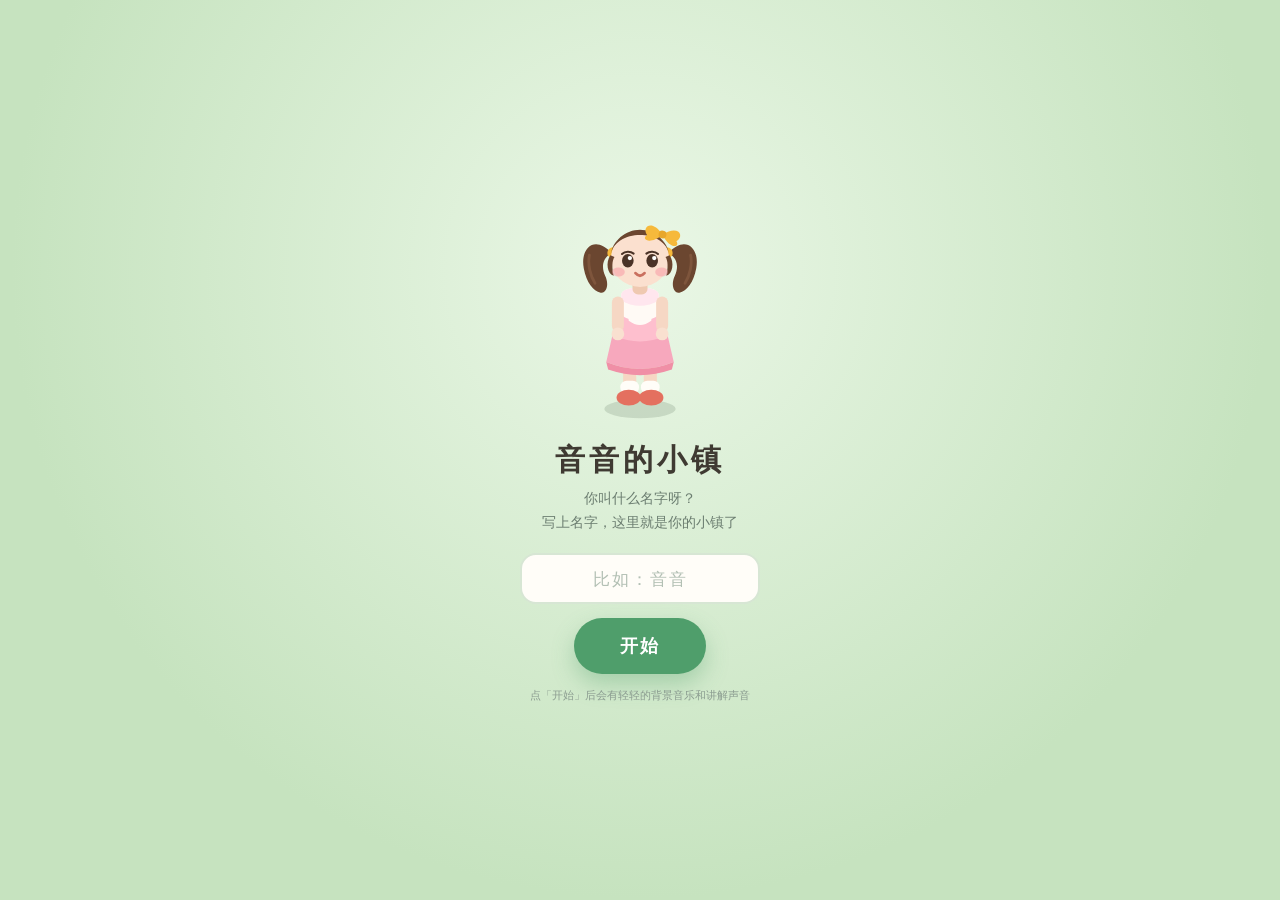
==== commit b2204688: "Add files via upload 优化关卡bug" ====
--- a/index.html
+++ b/index.html
@@ -1,10 +1,10 @@
 <!DOCTYPE html>
 <!--
-  澄澄的小镇 · 3 岁向探索式益智游戏（v0.2）
+  澄澄的小镇 · 3 岁向探索式益智游戏（v0.3）
   ---------------------------------------------------------------
   单文件、零依赖（无 CDN / 无框架 / 无外链图片 / 无外链音频）、原生 JS+CSS、localStorage 存进度、PC+移动自适应。
   音乐与语音说明：
-    · 背景音乐由 Web Audio 实时合成（五声音阶柔和琶音），不加载任何音频文件，因此断网也能响。
+    · 背景音乐《小镇的午后》由 Web Audio 实时合成（G 大调五声、4/4 拍分解和弦），不加载任何音频文件，因此断网也能响。
     · 引导语用浏览器内置的 speechSynthesis 中文语音朗读，无需联网下载语音包（是否可用取决于系统语音）。
   扩展示例：往 BUILDINGS 里加一条建筑数据 → 在 BUILDING_ART 里加一个造型 → 在 MINI 里加一个玩法函数。
 -->
@@ -13,7 +13,42 @@
 <meta charset="UTF-8">
 <meta name="viewport" content="width=device-width, initial-scale=1.0, viewport-fit=cover">
 <meta name="theme-color" content="#dff0e4">
-<title>澄澄的小镇</title>
+<link rel="icon" href="data:,">
+<title>音音的小镇</title>
+<script>
+/* ---------------------------------------------------------------------
+   封面提前判一次（必须在 <body> 画出第一帧之前跑完）
+   ---------------------------------------------------------------------
+   封面是写在 HTML 里的，下面几千行脚本要跑到很后面才决定删不删它，
+   所以从别的页面跳回来、或者刷新时，会先闪一下「你叫什么名字」再消失。
+   这里在解析页面时就按同一份存档判一遍，不该露脸的先把封面藏掉，
+   等主脚本跑到时再真正移除，孩子就看不到那一下闪。
+   —— 判定条件和主脚本完全一致：进过镇(S.entered) / 有名字(kidName)
+      / 带商店意图，满足任意一条就不显示封面。
+   只读不写：sessionStorage 里的记号留给 ui.js 去消费，这里不动它。
+--------------------------------------------------------------------- */
+(function(){
+  var show = true;
+  try{
+    var raw = localStorage.getItem("chengcheng-town-v2");
+    var S = raw ? JSON.parse(raw) : null;
+    if(S && typeof S === "object" &&
+       (S.entered || String(S.kidName || "").replace(/\s/g, ""))){
+      show = false;                                  /* 来过 / 有名字 → 直接开门 */
+    }
+  }catch(e){}
+  try{
+    if(/[?&]shop=/.test(location.search || "") || /shop=/.test(location.hash || "")) show = false;
+    if(sessionStorage.getItem("cc-ask-shop")) show = false;
+  }catch(e){}
+  try{
+    /* 从农场过来又没说要回小镇：那是来买东西的，不进封面（和主脚本同一条兜底） */
+    var ref = document.referrer || "";
+    if(/farm\.html/.test(ref) && !/[?&]back=1/.test(location.search || "")) show = false;
+  }catch(e){}
+  if(!show){ try{ document.documentElement.classList.add("no-cover"); }catch(e){ document.documentElement.className += " no-cover"; } }
+})();
+</script>
 <style>
   :root{
     --bg:#dff0e4; --card:#fffdf8; --ink:#3f3a32; --muted:#7c8b80;
@@ -21,20 +56,23 @@
     --shadow:0 6px 18px rgba(63,58,50,.10);
   }
   *{box-sizing:border-box;-webkit-tap-highlight-color:transparent}
-  html,body{height:100%}
+  html{height:100%;-webkit-text-size-adjust:100%;text-size-adjust:100%}
+  html,body{height:100%;min-height:100%}
+  /* iPad 上 100% 有时不给高度，补一个 -webkit-fill-available 兜底 */
+  @supports (-webkit-touch-callout:none){ html,body{min-height:-webkit-fill-available} }
   body{
     margin:0;font-family:-apple-system,BlinkMacSystemFont,"PingFang SC","Hiragino Sans GB","Microsoft YaHei",sans-serif;
     background:var(--bg);color:var(--ink);overflow:hidden;
   }
-  button{font-family:inherit;cursor:pointer}
+  button{font-family:inherit;cursor:pointer;touch-action:manipulation}
 
   /* ================= 地图舞台 ================= */
   .stage{
-    position:fixed;inset:0;overflow:hidden;touch-action:none;
+    position:fixed;top:0;right:0;bottom:0;left:0;;overflow:hidden;touch-action:none;
     background:linear-gradient(180deg,#cfeacb,#bfe2b7);
   }
   .world{position:absolute;left:0;top:0;width:1440px;height:900px;transform-origin:0 0;will-change:transform}
-  .world svg.map{display:block;position:absolute;inset:0;width:100%;height:100%}
+  .world svg.map{display:block;position:absolute;top:0;right:0;bottom:0;left:0;;width:100%;height:100%}
 
   /* 建筑 */
   .b{
@@ -84,16 +122,26 @@
     background:linear-gradient(#c9bda4,#e0d6c0);transform:translateX(-50%);
   }
   @keyframes carrySway{0%,100%{transform:rotate(-5deg)}50%{transform:rotate(5deg)}}
-  .carry.balloon{border:none;background:transparent;padding:0;cursor:pointer;
-    filter:drop-shadow(0 3px 5px rgba(60,80,55,.2))}
-  .carry.balloon:active{transform:scale(1.12)}
+  /* 能放飞的道具：热区比图大，碰到就能点着 */
+  .carry.playable{pointer-events:auto;border:none;background:transparent;cursor:pointer;
+    width:46px;height:52px;padding:8px;margin:-8px;
+    filter:drop-shadow(0 3px 5px rgba(60,80,55,.2));transition:transform .15s}
+  .carry.playable:hover{transform:scale(1.22) rotate(-4deg)}
+  .carry.playable:active{transform:scale(1.32)}
+  .carry.playable:before{content:"放";position:absolute;left:50%;bottom:-14px;transform:translateX(-50%);
+    font-size:10px;line-height:1.4;color:#fffdf8;background:#8fbf6f;border-radius:8px;
+    padding:1px 7px;opacity:0;transition:.18s;pointer-events:none;white-space:nowrap}
+  .carry.playable:hover:before{opacity:1}
 
   /* 放飞的气球 / 泡泡 */
-  .fly-layer{position:fixed;inset:0;z-index:48;pointer-events:none}
+  .fly-layer{position:fixed;top:0;right:0;bottom:0;left:0;;z-index:48;pointer-events:none}
   .flyer{position:absolute;pointer-events:auto;transition:opacity .4s;will-change:transform}
   .flyer svg{display:block;overflow:visible}
   .flyer.bubble{cursor:pointer;border-radius:50%}
   .flyer.bubble.popping{animation:bubblePop .3s ease-out forwards}
+  .fw-canvas{position:fixed;left:0;top:0;z-index:96;pointer-events:none;
+    transition:opacity .5s ease}
+  .fw-canvas.out{opacity:0}
   @keyframes bubblePop{
     0%{transform:scale(1);opacity:.9}
     100%{transform:scale(1.6);opacity:0}
@@ -126,7 +174,7 @@
 
   /* 送礼小窗 */
   .gift-box{
-    position:fixed;inset:0;z-index:65;display:grid;place-items:center;
+    position:fixed;top:0;right:0;bottom:0;left:0;;z-index:65;display:grid;place-items:center;
     background:rgba(45,52,45,.3);opacity:0;pointer-events:none;transition:.24s;
   }
   .gift-box.show{opacity:1;pointer-events:auto}
@@ -167,6 +215,19 @@
     background:#4f9e6b;color:#fff;cursor:pointer;font-family:inherit;letter-spacing:1px;
   }
   .sc-buy:disabled{background:#ddd5c6;cursor:default}
+  /* 商店分类标签 */
+  .shop-tabs{display:flex;gap:6px;margin:10px 0 6px;flex-wrap:wrap}
+  .shop-tab{
+    flex:1 1 auto;min-width:0;display:flex;align-items:center;justify-content:center;gap:4px;
+    padding:8px 6px;border-radius:13px;border:1px solid var(--line);background:#fffdf8;
+    font:inherit;font-size:12.5px;color:#7a7364;cursor:pointer;transition:transform .12s,background .15s,border-color .15s;
+  }
+  .shop-tab .tab-ico{display:flex;align-items:center}
+  .shop-tab .tab-ico svg{width:20px;height:20px}
+  .shop-tab.on{background:#eaf6ee;border-color:#8ec9a3;color:#3f7a55;font-weight:700}
+  .shop-tab:active{transform:scale(.97)}
+  .shop-cat-hint{font-size:11.5px;color:#9aa1bb;margin:2px 0 8px;text-align:center;line-height:1.5}
+  .sc-tail{font-size:10.5px;color:#5aa86e;font-weight:700;margin:-2px 0 4px}
   /* ================= 做新朋友 ================= */
   .maker{display:flex;gap:14px;align-items:flex-start}
   .mk-left{flex:0 0 116px;display:flex;flex-direction:column;gap:6px}
@@ -214,6 +275,19 @@
     background:#eaf6e6;color:#3f6b4c;font-size:12px;font-weight:600;font-family:inherit;
   }
   .bg-play:active{transform:scale(.96)}
+
+  /* 送礼面板：背包里的东西摊开来挑 */
+  .gift-grid{grid-template-columns:repeat(3,1fr);gap:10px}
+  .gift-cell{
+    position:relative;font-family:inherit;cursor:pointer;transition:.15s;
+    border-width:2px;border-color:#efe6d4;
+  }
+  .gift-cell:active{transform:scale(.95)}
+  .gift-cell:hover{border-color:#bcd9b0;background:#fbfff9}
+  .gift-cell.liked{border-color:#f6c9cf;background:#fffafa}
+  .gift-cell .lk{
+    position:absolute;right:7px;top:4px;font-style:normal;font-size:13px;color:#e4705f;
+  }
 
   /* ================= HUD ================= */
   .hud{position:fixed;left:0;right:0;top:0;z-index:20;pointer-events:none;padding:14px 16px;
@@ -239,7 +313,7 @@
   .stick{position:fixed;z-index:20;left:14px;bottom:calc(14px + env(safe-area-inset-bottom));
     width:122px;height:122px;border-radius:50%;
     background:rgba(255,253,248,.42);border:2px solid rgba(255,255,255,.7);
-    backdrop-filter:blur(2px);touch-action:none}
+    -webkit-backdrop-filter:blur(2px);backdrop-filter:blur(2px);touch-action:none}
   .stick .knob{position:absolute;left:50%;top:50%;width:54px;height:54px;margin:-27px 0 0 -27px;
     border-radius:50%;background:rgba(255,253,248,.95);border:1px solid #e6ddc9;
     box-shadow:0 4px 10px rgba(63,58,50,.16)}
@@ -252,8 +326,8 @@
 
   /* ================= 进屋提示 ================= */
   .enter-room{
-    position:fixed;inset:0;z-index:60;display:grid;place-items:center;padding:20px;
-    background:rgba(45,52,45,.34);backdrop-filter:blur(2px);
+    position:fixed;top:0;right:0;bottom:0;left:0;;z-index:60;display:grid;place-items:center;padding:20px;
+    background:rgba(45,52,45,.34);-webkit-backdrop-filter:blur(2px);backdrop-filter:blur(2px);
     opacity:0;pointer-events:none;transition:.28s;
   }
   .enter-room.show{opacity:1;pointer-events:auto}
@@ -281,7 +355,7 @@
   }
 
   /* ================= 弹层 ================= */
-  .mask{position:fixed;inset:0;z-index:40;background:rgba(45,52,45,.42);backdrop-filter:blur(3px);
+  .mask{position:fixed;top:0;right:0;bottom:0;left:0;z-index:40;background:rgba(45,52,45,.42);-webkit-backdrop-filter:blur(3px);backdrop-filter:blur(3px);
     display:flex;align-items:center;justify-content:center;padding:14px;
     opacity:0;pointer-events:none;transition:.22s}
   .mask.show{opacity:1;pointer-events:auto}
@@ -336,6 +410,24 @@
   .find .card.peek{border-color:#f0a832;box-shadow:0 0 0 4px rgba(240,168,50,.35)}
   .find .card .sil{display:flex;justify-content:center;align-items:center;height:100%}
   .find .card .sil svg{filter:brightness(0);opacity:.42}
+  /* 数一数 */
+  .cnt-grid{display:flex;flex-wrap:wrap;justify-content:center;gap:9px;padding:12px;
+    border-radius:18px;background:#f6f6fc;border:2px dashed #dbdcee;
+    min-height:92px;align-items:center}
+  .cnt-item{position:relative;width:50px;height:50px;border-radius:14px;
+    border:2px solid #e6e6f2;background:#fff;display:grid;place-items:center;
+    transition:.15s;padding:3px}
+  .cnt-item.on{border-color:#9fb2ea;background:#eef1ff;transform:translateY(-2px)}
+  .cnt-item b{position:absolute;right:-5px;top:-6px;min-width:19px;height:19px;
+    border-radius:10px;background:#7a86c8;color:#fff;font-size:11px;line-height:19px;
+    text-align:center;box-shadow:0 1px 4px rgba(60,60,110,.28);font-weight:700}
+  .cnt-item.no{animation:shake .3s;border-color:#e8a0a0}
+  .cnt-nums{display:flex;justify-content:center;gap:10px;margin-top:14px;flex-wrap:wrap}
+  .cnt-num{width:56px;height:56px;border-radius:16px;border:2px solid #e3ddd0;background:#fff;
+    font-size:24px;font-weight:800;color:#5a6a8f;display:grid;place-items:center;transition:.15s}
+  .cnt-num:active{transform:scale(.95)}
+  .cnt-num.yes{border-color:#8fce9a;background:#eef9ec;animation:pop .35s}
+  .cnt-num.no{animation:shake .3s;border-color:#e8a0a0}
   /* 院子拼图 */
   .pzwrap{display:flex;justify-content:center;margin:6px 0 4px}
   .pzboard{display:grid;grid-template-columns:repeat(2,1fr);gap:8px;
@@ -363,7 +455,7 @@
   /* 路上一族（路径引导/走格子） */
   .trail-wrap{width:100%;display:flex;flex-direction:column;align-items:center;gap:8px}
   .map-grid{display:grid;gap:5px;width:100%;background:#eef6ec;padding:8px;border-radius:18px}
-  .tg{aspect-ratio:1/1;border-radius:11px;background:#eef2ea;border:2px solid #e4eade;display:grid;place-items:center;min-height:9px;padding:2px;box-sizing:border-box}
+  .tg{aspect-ratio:1/1;border-radius:11px;background:#eef2ea;border:2px solid #e4eade;display:grid;place-items:center;min-height:34px;padding:2px;box-sizing:border-box}
   .tg.block{background:#cfe0cb;border-color:#bdd3b8}
   .tg.path{background:#fdf0cf;border-color:#f3deab}
   .tg.hole{background:#fffdf4;border:3px dashed #f0a832;animation:pulsehold 1.4s infinite}
@@ -409,10 +501,16 @@
   .kv:last-child{border:none}
   .kv span:first-child{color:var(--muted);flex:0 0 auto}
   .kv span:last-child{text-align:right}
+  .sndbtn{border:1px solid #e3dcc9;background:#fff;border-radius:10px;padding:4px 9px;font-size:12px;
+    font-weight:700;color:#a9a293;cursor:pointer;font-family:inherit;line-height:1.5}
+  .sndbtn.on{background:#e8f2ea;border-color:#8fd0a4;color:#3f7a55}
+  .sndbtn:active{transform:translateY(1px)}
 
   /* 开场封面 */
-  .cover{position:fixed;inset:0;z-index:70;display:grid;place-items:center;padding:20px;
+  .cover{position:fixed;top:0;right:0;bottom:0;left:0;;z-index:70;display:grid;place-items:center;padding:20px;
     background:radial-gradient(circle at 50% 30%, #eaf7e6, #c6e3bf 70%);transition:.5s}
+  /* 不该露脸时，页面一画出来就是藏着的（见 <head> 里那段提前判断） */
+  .no-cover .cover{display:none !important}
   .cover.hide{opacity:0 !important;pointer-events:none !important;visibility:hidden}
   .cover .box{text-align:center;max-width:380px}
   .cover h1{font-size:30px;letter-spacing:4px;margin:14px 0 6px}
@@ -429,6 +527,20 @@
   .name-row input:focus{border-color:#7cc08c;box-shadow:0 0 0 4px rgba(124,192,140,.18)}
   .name-row input::placeholder{letter-spacing:2px;color:#b3c0b4;font-size:17px}
   .cover .small{margin-top:14px;font-size:11px;color:#8b9c90}
+
+  /* 第一次进镇：当面把开局的星星送出去 */
+  .welcome{position:fixed;top:0;right:0;bottom:0;left:0;z-index:90;display:grid;place-items:center;
+    padding:22px;background:rgba(58,48,34,.32);animation:wFade .3s ease both}
+  .welcome.out{opacity:0;transition:opacity .3s ease}
+  .wbox{width:100%;max-width:352px;background:#fffdf6;border-radius:22px;padding:22px 22px 20px;
+    text-align:center;box-shadow:0 20px 48px rgba(80,60,30,.24);
+    animation:wPop .42s cubic-bezier(.2,1.15,.4,1) both}
+  .wtown{font-size:12px;letter-spacing:3px;color:#b08a4a}
+  .wbox h2{margin:6px 0 8px;font-size:21px;letter-spacing:1px;color:#4a3f30}
+  .wbox p{margin:0 0 16px;font-size:13.5px;line-height:1.8;color:#7a6a56}
+  .wbox p b{color:#c9871c;font-size:17px}
+  @keyframes wFade{from{opacity:0}to{opacity:1}}
+  @keyframes wPop{from{opacity:0;transform:translateY(14px) scale(.94)}to{opacity:1;transform:none}}
 
   /* 手机：品牌名一行，按钮收成两行小方块，星星和按钮同一行 */
   @media (max-width:520px){
@@ -463,6 +575,46 @@
     .stick .knob{width:46px;height:46px;margin:-23px 0 0 -23px}
     .tipbar{max-width:calc(100vw - 124px);font-size:10.5px}
   }
+
+  /* ================= 平板（iPad 2019 等，短边 ≥600）=================
+     手机那一套收得太狠，平板又比电脑小，单独给一档：
+     字大一点、按钮大一圈、面板宽一点，手指点得准、眼睛看着舒服 */
+  @media (min-width:641px) and (max-width:1200px){
+    .hud{padding:12px 16px;gap:10px}
+    .brand{padding:8px 15px;border-radius:15px}
+    .brand h1{font-size:19px;letter-spacing:1px}
+    .brand p{font-size:11.5px}
+    .tools{gap:8px}
+    .tools button{width:46px;height:46px;border-radius:14px}
+    .tools button svg{width:22px;height:22px}
+    .pill span{padding:7px 13px;font-size:14px;border-radius:999px}
+    .pill span svg{width:14px;height:14px}
+    .sheet{max-width:540px;padding:22px 20px 18px;border-radius:26px;max-height:88vh}
+    .sheet h2{font-size:21px}
+    .sheet .sub{font-size:14px}
+    .board{min-height:250px}
+    .plot{min-height:96px}
+    .find{gap:12px}
+    .find .card{height:112px;border-radius:20px}
+    .find .card .q{font-size:30px}
+    .btn{padding:12px 20px;font-size:15px;border-radius:15px}
+    .tipbar{font-size:14px;bottom:18px;padding:9px 16px;border-radius:14px}
+    .note{font-size:13px}
+    .statbtn b,.stats b{font-size:18px}
+    .stick{width:132px;height:132px;left:20px;bottom:calc(20px + env(safe-area-inset-bottom))}
+    .stick .knob{width:58px;height:58px;margin:-29px 0 0 -29px}
+    .name-row input{font-size:22px;padding:14px 18px}
+    .cover h1{font-size:30px}
+    .cover .go{font-size:19px;padding:14px 44px}
+    .pzboard{width:min(300px,56vw)}
+    .pzcell{height:104px}
+    .bag-grid{grid-template-columns:repeat(4,1fr)}
+  }
+  /* 平板竖着拿：面板别贴边，留出呼吸 */
+  @media (min-width:641px) and (max-width:1200px) and (max-aspect-ratio:1/1){
+    .sheet{max-width:600px}
+    .find .card{height:104px}
+  }
 </style>
 </head>
 <body>
@@ -476,7 +628,7 @@
 
 <div class="hud">
   <div class="brand">
-    <h1 id="brandName">我的小镇</h1>
+    <h1 id="brandName">音音的小镇</h1>
     <p>走一走，点一点，就能进屋玩</p>
   </div>
   <div class="hud-right">
@@ -504,16 +656,26 @@
 <div class="cover" id="cover">
   <div class="box">
     <div id="coverHero" style="width:150px;margin:0 auto"></div>
-    <h1 id="coverTitle">我的小镇</h1>
+    <h1 id="coverTitle">音音的小镇</h1>
     <p id="coverAsk">你叫什么名字呀？<br>写上名字，这里就是你的小镇了</p>
     <div class="name-row" id="nameRow">
-      <input id="heroName" maxlength="4" placeholder="比如：澄澄" autocomplete="off" aria-label="你的名字">
+      <input id="heroName" maxlength="4" placeholder="比如：音音" autocomplete="off" aria-label="你的名字">
     </div>
     <button class="go" onclick="beginTown()" id="btnBegin">开始</button>
     <div class="small">点「开始」后会有轻轻的背景音乐和讲解声音</div>
   </div>
 </div>
 
+<script src="ui.js"></script>
+<script>
+/* 少了 ui.js 就只剩一片白，先给一句人话 */
+if (!window.CC) {
+  document.body.style.cssText = "font:16px/1.9 -apple-system,'PingFang SC',sans-serif;padding:48px 28px;color:#4a4438;background:#fbf6ea";
+  document.body.innerHTML = '<b>少了一个文件：ui.js</b><br>它要和小镇的页面放在同一个文件夹里，' +
+    '一起拷、一起打开。<br>现在这个文件夹里可能只拿出了 index.html 一个。';
+  throw new Error("ui.js not found");
+}
+</script>
 <script>
 /* =====================================================================
    0. 世界设定
@@ -563,6 +725,41 @@
       + '<ellipse cx="-6.2" cy="-0.2" rx="1.9" ry="1.2" fill="#f79aa5" opacity=".45"/><ellipse cx="6.2" cy="-0.2" rx="1.9" ry="1.2" fill="#f79aa5" opacity=".45"/>',
     heart: '<path d="M0,9 C-11,2 -11,-6 -5.5,-6 C-2.4,-6 0,-3.4 0,-2 C0,-3.4 2.4,-6 5.5,-6 C11,-6 11,2 0,9 Z" fill="#f78fb3"/>',
 
+    /* —— 跟着走的小宠物：小鸡 / 小猪 / 小鸭（商店幼崽长大后的样子） —— */
+    chick: ''
+      + '<ellipse cx="0" cy="4" rx="9.8" ry="8.8" fill="#f8d95e"/>'
+      + '<path d="M-8,4 C-12,6 -11,11 -6,11 C-9,9 -9,6 -6,5 Z" fill="#f3c93f"/>'
+      + '<circle cx="0.4" cy="-5.4" r="7" fill="#fbe98d"/>'
+      + '<path d="M-4.4,-10.6 C-6.4,-14.4 -3.2,-15.4 -1.8,-12.4 Z" fill="#f8d95e"/>'
+      + '<circle cx="-1.9" cy="-6" r="1.25" fill="#4a3327"/><circle cx="2.6" cy="-6" r="1.25" fill="#4a3327"/>'
+      + '<circle cx="-1.55" cy="-6.45" r="0.45" fill="#fff"/><circle cx="2.95" cy="-6.45" r="0.45" fill="#fff"/>'
+      + '<path d="M0.6,-3.6 L-2.4,-1.4 L3.4,-1.4 Z" fill="#f0952f"/>'
+      + '<ellipse cx="-4.9" cy="-2.6" rx="1.7" ry="1.05" fill="#f79aa5" opacity=".5"/>'
+      + '<ellipse cx="5.6" cy="-2.6" rx="1.7" ry="1.05" fill="#f79aa5" opacity=".5"/>'
+      + '<path d="M0,7.6 C-3.6,7.6 -4.4,11 -4.4,12.6 M0,7.6 C3.6,7.6 4.4,11 4.4,12.6" stroke="#f0952f" stroke-width="2.2" fill="none" stroke-linecap="round"/>',
+    pig: ''
+      + '<ellipse cx="0" cy="3.4" rx="11.4" ry="8.6" fill="#f7bcc8"/>'
+      + '<path d="M11,2 C15.6,-0.6 16.2,-4.4 14.4,-5.2 C14.2,-2.6 12.4,-0.4 10.6,0.6 Z" fill="#f2a4b4"/>'
+      + '<circle cx="0.6" cy="-5" r="7.4" fill="#fbd2da"/>'
+      + '<path d="M-6.6,-10.4 C-8.6,-14.6 -4.6,-15.6 -3.4,-12 Z" fill="#f7bcc8"/>'
+      + '<path d="M5,-10.6 C7.4,-14.6 3.4,-15.4 2.2,-11.8 Z" fill="#f7bcc8"/>'
+      + '<ellipse cx="0.6" cy="-3" rx="4.4" ry="3.3" fill="#f299ab"/>'
+      + '<ellipse cx="-1" cy="-3" rx="0.95" ry="1.25" fill="#cf7186"/><ellipse cx="2.2" cy="-3" rx="0.95" ry="1.25" fill="#cf7186"/>'
+      + '<circle cx="-2.6" cy="-7.2" r="1.1" fill="#4a3327"/><circle cx="3.6" cy="-7.2" r="1.1" fill="#4a3327"/>'
+      + '<circle cx="-2.3" cy="-7.6" r="0.4" fill="#fff"/><circle cx="3.9" cy="-7.6" r="0.4" fill="#fff"/>'
+      + '<ellipse cx="-6.2" cy="-4" rx="1.6" ry="1" fill="#f79aa5" opacity=".55"/>'
+      + '<path d="M-4,10.6 L-4,13.4 M4,10.6 L4,13.4" stroke="#e893a4" stroke-width="2.6" stroke-linecap="round"/>',
+    duck: ''
+      + '<ellipse cx="0" cy="4.6" rx="10.6" ry="7.4" fill="#f8dc7a"/>'
+      + '<path d="M9,2 C13.4,-0.4 14.6,-4 12.8,-5 C12.4,-2.4 10.8,-0.2 9,-0.4 Z" fill="#f0cd5e"/>'
+      + '<circle cx="-5.4" cy="-4.6" r="6.2" fill="#fcec9e"/>'
+      + '<path d="M-11.2,-4.8 C-15.6,-4.2 -15.6,-1.4 -11.4,-1.6 Z" fill="#f0952f"/>'
+      + '<circle cx="-7.4" cy="-5.8" r="1.2" fill="#4a3327"/>'
+      + '<circle cx="-7.15" cy="-6.2" r="0.42" fill="#fff"/>'
+      + '<path d="M-5.4,-8.6 C-4.6,-11.4 -2.2,-11.8 -1.4,-9.6" stroke="#f0cd5e" stroke-width="2" fill="none" stroke-linecap="round"/>'
+      + '<ellipse cx="-9.4" cy="-2.4" rx="1.5" ry="1" fill="#f79aa5" opacity=".5"/>'
+      + '<path d="M-1,10.6 L-1,13.4 M5.4,10.4 L5.4,13.4" stroke="#f0952f" stroke-width="2.4" stroke-linecap="round"/>',
+
     /* —— 自己捏的小朋友：皮肤 / 头发 / 衣服 / 发饰 全部按参数上色 —— */
     kid: ''
       + '<rect x="-4.8" y="6" width="4.2" height="8" rx="2.1" fill="{S}"/><rect x="0.6" y="6" width="4.2" height="8" rx="2.1" fill="{S}"/>'
@@ -580,6 +777,7 @@
       + '<path d="M-1.7,-8.8 Q0,-7.3 1.7,-8.8" stroke="#c9705f" stroke-width="1.05" fill="none" stroke-linecap="round"/>'
   };
   var VB = { boy:"-14 -25 28 43", girl2:"-14 -24 28 42", dog:"-16 -18 32 30", heart:"-18 -18 36 36",
+             chick:"-14 -17 28 32", pig:"-14 -17 28 32", duck:"-16 -15 30 30",
              kid:"-14 -25 28 43" };
 
   /* 自己做的小朋友：look = { skin, hair, cloth, acc, hairStyle, shirt } */
@@ -672,43 +870,44 @@
 var BUILDINGS = [
   { id:"home", name:"澄澄的家", ico:"home", x:300, y:200, w:198, h:186, tone:"#f9d2c4", roof:"#e2896d",
     inside:"翻开小卡片，找出一样的两张。", game:"memory", by:"妈妈",
-    hello:"回家啦。妈妈买了小卡片，翻开两张一样的就收起来吧。", skill:"记忆力与观察（记住位置再配对）" },
+    hello:"@K@回家啦。妈妈买了小卡片，翻开两张一样的就收起来吧。", skill:"记忆力与观察（记住位置再配对）" },
 
   { id:"gong", name:"外公外婆家", ico:"windmill", x:700, y:180, w:206, h:196, tone:"#f0dcc0", roof:"#c98b50",
-    inside:"帮外公把院子的画拼完整。", game:"puzzle", by:"外公",
-    hello:"外公画了院子，可惜少了几块，帮外公补上好不好？", skill:"观察与整体部分关系（拼图）" },
-
-  { id:"nai", name:"爷爷奶奶家", ico:"tea", x:1090, y:186, w:200, h:190, tone:"#e0e4f4", roof:"#8a95c6",
-    inside:"帮爷爷浇一浇门口的盆栽。", game:"water", by:"爷爷",
-    hello:"爷爷的盆栽口渴了，一盆一盆浇过去吧。", skill:"顺序与因果" },
-
+    inside:"外公的萝卜地被风吹散了，帮外公拼回来。", game:"puzzle", by:"外公",
+    hello:"@K@来啦，外公种了一地萝卜，画儿被风吹散了几块，帮外公拼回来好不好？", skill:"观察与整体部分关系（拼图）" },
+
+  
   { id:"kg", name:"幼儿园", ico:"crayon", x:190, y:520, w:238, h:200, tone:"#ffe4ab", roof:"#f0b23f",
     inside:"把小朋友按大小排队，一起做游戏。", game:"sort", by:"李老师",
-    hello:"小朋友要排队啦，小的站前面，大的站后面。", skill:"大小比较与序列" },
+    hello:"@K@来啦，小朋友要排队啦，小的站前面，大的站后面。", skill:"大小比较与序列" },
 
   { id:"fire", name:"消防站", ico:"bell", x:560, y:520, w:210, h:206, tone:"#f9c1b2", roof:"#d9534f",
     inside:"看看消防器材，找出它的影子。", game:"shadow", by:"消防员叔叔",
-    hello:"消防员叔叔考考你：这个器材的影子是哪一个？", skill:"形状观察与配对（影子）" },
-
-  { id:"hosp", name:"医院", ico:"cross", x:930, y:520, w:200, h:200, tone:"#e6f1f7", roof:"#7fb6cb",
-    inside:"找出一样的药盒，配成一盒。", game:"same", by:"护士阿姨",
-    hello:"药盒要找一样的，找出两个一样的就配好啦。", skill:"观察与配对" },
+    hello:"@K@你好呀，消防员叔叔考考你：这个器材的影子是哪一个？", skill:"形状观察与配对（影子）" },
 
   { id:"mall", name:"超市", ico:"apple", x:1300, y:520, w:214, h:200, tone:"#f8e7a8", roof:"#e0a92b",
     inside:"把水果搬进筐里，苹果放苹果筐。", game:"basket", by:"理货员",
-    hello:"水果到货啦，一样的放进同一个筐里。", skill:"分类思维（按属性归组）" },
-
-  { id:"park", name:"小镇公园", ico:"tree", x:300, y:778, w:200, h:168, tone:"#cbe8bd", roof:"#7fb069",
-    inside:"把草地上的小路铺好，走到大树下。", game:"path", by:"大树",
-    hello:"小路断了几段，把路接上，就能走到大树下啦。", skill:"空间路径规划" },
-
+    hello:"@K@来得正好，水果到货啦，一样的放进同一个筐里。", skill:"分类思维（按属性归组）" },
+
+  
   { id:"farm", name:"小镇农场", ico:"sprout", x:760, y:798, w:206, h:168, tone:"#dbeacb", roof:"#87b06a",
     inside:"种下小种子，浇水，等它发芽。", game:"plant", by:"农场阿姨",
-    hello:"地里空空的，先挖坑，再放种子，最后浇水。", skill:"顺序与因果（三步）" },
-
+    hello:"@K@来啦，地里空空的，先挖坑，再放种子，最后浇水。", skill:"顺序与因果（三步）" },
+
+  /* 图书馆：故事屋，二十个语言小关卡（在 books.html 里） */
   { id:"lib", name:"小镇图书馆", ico:"book", x:1230, y:778, w:204, h:168, tone:"#e9dcc6", roof:"#a8804f",
-    inside:"把书一本一本放回书架。", game:"harvest", by:"管理员",
-    hello:"书要回到架子上，一本一本放回去。", skill:"手眼协调与顺序" }
+    inside:"二十个故事，翻一页读一页。", game:"harvest", by:"管理员",
+    hello:"@K@故事屋开门啦，里面有二十个故事，一个接一个。", skill:"语言·叙事·韵律·认图识字" },
+
+  /* 游戏馆：整整 20 关，从第 1 关开始一关一关往上开（在 games.html 里） */
+  { id:"games", name:"游戏馆", ico:"dice", x:1000, y:772, w:196, h:172, tone:"#ffefc9", roof:"#e09a54",
+    inside:"二十关，一关一关往上走，过一关开一关。", game:"memory", by:"馆长",
+    hello:"@K@游戏馆开啦，一共二十关，从第一关开始，想过哪关就点哪关。", skill:"颜色·数量·分类·逻辑（分层闯关）" },
+
+  /* 数学天地：屋子里是四种不同类型的数学小游戏（在 shuxue.html 里） */
+  { id:"math", name:"数学天地", ico:"num", x:1200, y:212, w:196, h:172, tone:"#dfe3f7", roof:"#7a86c8",
+    inside:"数一数这里有几个，选出对的数字。", game:"count", by:"数数老师",
+    hello:"@K@来啦，数数老师考考你：数一数有几个，再挑出对的数字。", skill:"数数与数量对应（1—10）" }
 ];
 
 var SKILLS = {
@@ -721,205 +920,54 @@
   plant:"顺序与因果（三步任务）",
   memory:"记忆力（记住卡片位置再配对）",
   shadow:"形状观察与配对",
-  puzzle:"观察与整体部分关系"
+  puzzle:"观察与整体部分关系",
+  count:"数数与数量对应（点一个数一个，1—10）"
 };
 
 /* =====================================================================
    1. 存档
-   ===================================================================== */
-var KEY = "chengcheng-town-v2";
-var S = {
-  kidName:"",      // 小朋友的名字（第一次进小镇时自己起，决定小镇和家的名字）
-  stars:0, visited:{}, cleared:{}, diff:"mid",
-  hero:{x:985,y:772},
-  flowers:{},      // 每个地点的花是否开过
-  sound:true, voice:true,
-  silent:{},       // 已听过的引导（避免每次重复念）
-  folk:{},         // 镇上居民的当前位置与心情
-  myfolk:[],       // 自己做的小朋友（名字、配色、家在哪）
-  bag:{},          // 背包：{ 物品id: 数量 }
-  entered:false    // 是否已经点过「开始」进过小镇
-};
-var START_STARS = 88;   /* 第一次进小镇先给 88 颗星星，能直接去商店换东西 */
-
-function load(){
-  var first = true;
-  try{
-    var raw = localStorage.getItem(KEY);
-    var v = raw ? JSON.parse(raw) : null;
-    if(v&&typeof v==="object"){ S=Object.assign(S,v); first = false; }
-  }catch(e){}
-  S.visited=S.visited||{}; S.cleared=S.cleared||{}; S.flowers=S.flowers||{}; S.silent=S.silent||{};
-  S.folk=S.folk||{}; S.bag=S.bag||{}; S.myfolk=S.myfolk||[];
-  if(!(S.myfolk instanceof Array)) S.myfolk=[];
-  if(typeof S.stars!=="number"||S.stars<0) S.stars=0;
-  /* 第一次打开：先给 88 颗星，够换好几样东西 */
-  if(first && !S.stars){ S.stars=START_STARS; }
-  S.hero=S.hero||{x:985,y:772};
-  if(typeof S.kidName!=="string") S.kidName="";
-  if(S.sound===undefined) S.sound=true;
-  if(S.voice===undefined) S.voice=true;
-}
-function save(){ try{ localStorage.setItem(KEY, JSON.stringify(S)); }catch(e){} }
-
-/* 名字 → 各处称呼。没起名之前用「我的」，起名之后整站都改成小朋友的名字 */
+   ---------------------------------------------------------------------
+   真正的读盘、默认字段、旧存档修补都在 ui.js 里。
+   这一页只认领「小镇用的是哪一份」，写法还是 S.xxx / save()。 */
+var KEY = CC.KEY;
+var S = CC.load();
+CC.setSave(S);
+function save(){ CC.save(); }
+
+/* 声音分三档：音乐 / 说话 / 音效。
+   孩子只用顶栏一个喇叭（一键全静音），细调留给「给大人看」。
+   判断规则和 ui.js 里一致，这里只是留个短名字给页面用。 */
+function audioOn(kind){ return CC.on(kind); }
+function toggleAudio(kind){
+  if(kind==="music"){
+    S.music = !(S.music!==false);
+    if(S.music){ try{ Sound.start(); }catch(e){} } else { try{ Sound.stop(); }catch(e){} }
+  }
+  if(kind==="voice") S.voice = !(S.voice!==false);
+  if(kind==="sfx")   S.sfx   = !(S.sfx!==false);
+  S.sound = S.music;                 /* 兼容老字段 */
+  save(); paintSoundBtn();
+  if(typeof openHelp==="function") openHelp();
+}
+
+/* 计时已经挪到 ui.js：进任何一页都在记，跨过午夜也不会算错天。 */
+
+/* 名字 → 各处称呼。没起名之前先叫「音音」，起名之后整站都改成小朋友的名字 */
 function kidName(){ return (S.kidName||"").trim(); }
-function townTitle(){ return kidName() ? kidName()+"的小镇" : "我的小镇"; }
+function townTitle(){ return kidName() ? kidName()+"的小镇" : "音音的小镇"; }
 function homeName(){ return kidName() ? kidName()+"的家" : "我的家"; }
 function heroCall(){ return kidName() || "小朋友"; }
 
 /* =====================================================================
-   2. 声音：背景音乐（Web Audio 实时合成）+ 语音（speechSynthesis）
-   ===================================================================== */
-var Sound = (function(){
-  var ctx=null, master=null, musicGain=null, timer=null, playing=false, step=0;
-  /* 五声音阶（C 大调宫调式），听感柔和、不吵 */
-  var SCALE=[0,2,4,7,9,12,14,16,19,21];
-  var ROOT=261.63;      // C4
-  function freq(semi){ return ROOT*Math.pow(2,semi/12); }
-
-  function ensure(){
-    if(ctx) return ctx;
-    try{
-      var AC = window.AudioContext||window.webkitAudioContext;
-      if(!AC) return null;
-      ctx = new AC();
-      master = ctx.createGain(); master.gain.value=0.9; master.connect(ctx.destination);
-      musicGain = ctx.createGain(); musicGain.gain.value=0.0; musicGain.connect(master);
-      /* 一点点混响感：延迟反馈 */
-      var dly=ctx.createDelay(0.6), fb=ctx.createGain(), wet=ctx.createGain();
-      dly.delayTime.value=0.28; fb.gain.value=0.26; wet.gain.value=0.24;
-      musicGain.connect(dly); dly.connect(fb); fb.connect(dly); dly.connect(wet); wet.connect(master);
-    }catch(e){ ctx=null; }
-    return ctx;
-  }
-
-  /* 一个柔和的音：三角波 + 缓慢包络 */
-  function tone(f,when,dur,vol,type){
-    if(!ctx) return;
-    var o=ctx.createOscillator(), g=ctx.createGain();
-    o.type=type||"triangle";
-    o.frequency.value=f;
-    g.gain.setValueAtTime(0,when);
-    g.gain.linearRampToValueAtTime(vol,when+0.06);
-    g.gain.exponentialRampToValueAtTime(0.0008,when+dur);
-    o.connect(g); g.connect(musicGain);
-    o.start(when); o.stop(when+dur+0.05);
-  }
-
-  /* 每 8 拍一个循环的琶音，配一个很轻的低音 */
-  var MELODY=[0,4,2,5, 4,7,5,2, 0,4,2,5, 7,4,2,0];
-  function tick(){
-    if(!ctx) return;
-    var t=ctx.currentTime+0.02;
-    var n=MELODY[step%MELODY.length];
-    tone(freq(SCALE[n%SCALE.length]), t, 1.5, 0.085, "triangle");
-    if(step%4===0) tone(freq(SCALE[0]-12), t, 2.4, 0.055, "sine");
-    if(step%8===4) tone(freq(SCALE[3]-12), t, 2.0, 0.038, "sine");
-    step++;
-  }
-
-  return {
-    /* 用户第一次点击后调用：解锁音频并淡入 */
-    start:function(){
-      if(!S.sound) return;
-      ensure(); if(!ctx) return;
-      if(ctx.state==="suspended") ctx.resume();
-      if(playing) return;
-      playing=true;
-      musicGain.gain.cancelScheduledValues(ctx.currentTime);
-      musicGain.gain.setValueAtTime(musicGain.gain.value, ctx.currentTime);
-      musicGain.gain.linearRampToValueAtTime(0.5, ctx.currentTime+2.5);
-      clearInterval(timer);
-      timer=setInterval(tick, 620);
-      tick();
-    },
-    stop:function(){
-      if(!ctx) { playing=false; return; }
-      playing=false;
-      clearInterval(timer);
-      musicGain.gain.cancelScheduledValues(ctx.currentTime);
-      musicGain.gain.setValueAtTime(musicGain.gain.value, ctx.currentTime);
-      musicGain.gain.linearRampToValueAtTime(0, ctx.currentTime+0.8);
-    },
-    /* 语音播放时把音乐压低，说完再抬起来 */
-    duck:function(on){
-      if(!ctx||!playing) return;
-      var g = on?0.12:0.5;
-      musicGain.gain.cancelScheduledValues(ctx.currentTime);
-      musicGain.gain.setValueAtTime(musicGain.gain.value, ctx.currentTime);
-      musicGain.gain.linearRampToValueAtTime(g, ctx.currentTime+0.4);
-    },
-    /* 音效：轻快的小提示音 */
-    blip:function(kind){
-      if(!S.sound) return;
-      ensure(); if(!ctx) return;
-      if(ctx.state==="suspended") ctx.resume();
-      var t=ctx.currentTime;
-      var map={ ok:[784,1047], good:[659,880,1175], soft:[523], pop:[880] };
-      var arr=map[kind]||map.soft;
-      var tmp=ctx.createGain(); tmp.gain.value=1; tmp.connect(master);
-      arr.forEach(function(f,i){
-        var o=ctx.createOscillator(), g=ctx.createGain();
-        o.type="sine"; o.frequency.value=f;
-        g.gain.setValueAtTime(0,t+i*0.09);
-        g.gain.linearRampToValueAtTime(0.16,t+i*0.09+0.02);
-        g.gain.exponentialRampToValueAtTime(0.001,t+i*0.09+0.42);
-        o.connect(g); g.connect(tmp);
-        o.start(t+i*0.09); o.stop(t+i*0.09+0.46);
-      });
-      setTimeout(function(){ try{tmp.disconnect();}catch(e){} }, 900);
-    }
-  };
-})();
-
-/* --------- 语音 --------- */
-var Voice = (function(){
-  var zh=null, ready=false, lastText="", lastAt=0;
-  function pick(){
-    if(!("speechSynthesis" in window)) return null;
-    var vs=window.speechSynthesis.getVoices()||[];
-    /* 优先中文女声 */
-    var pref=["Xiaoxiao","Xiaoyi","Tingting","Yaoyao","Huihui","Google 普通话","Chinese","中文","普通话"];
-    for(var i=0;i<pref.length;i++){
-      for(var j=0;j<vs.length;j++){
-        if((vs[j].name||"").indexOf(pref[i])>=0 && /zh|Chinese/i.test(vs[j].lang||"")) return vs[j];
-      }
-    }
-    for(var k=0;k<vs.length;k++){ if(/^zh/i.test(vs[k].lang||"")) return vs[k]; }
-    return null;
-  }
-  function refresh(){ zh=pick(); ready=true; }
-  if("speechSynthesis" in window){
-    refresh();
-    window.speechSynthesis.onvoiceschanged=refresh;
-    setTimeout(refresh,300); setTimeout(refresh,1200);
-  }
-  return {
-    say:function(text,opts){
-      if(!S.voice || !text) return;
-      if(!("speechSynthesis" in window)) return;
-      var now=Date.now();
-      if(text===lastText && now-lastAt<2500) return;   // 同一句不连续重复
-      lastText=text; lastAt=now;
-      try{
-        window.speechSynthesis.cancel();
-        var u=new SpeechSynthesisUtterance(text);
-        u.lang="zh-CN";
-        if(zh) u.voice=zh;
-        u.rate=(opts&&opts.rate)||0.92;      // 略慢，适合 3 岁
-        u.pitch=(opts&&opts.pitch)||1.15;    // 略高，更柔和
-        u.volume=0.95;
-        u.onstart=function(){ Sound.duck(true); };
-        u.onend=function(){ Sound.duck(false); };
-        u.onerror=function(){ Sound.duck(false); };
-        window.speechSynthesis.speak(u);
-      }catch(e){}
-    },
-    stop:function(){ try{ window.speechSynthesis.cancel(); Sound.duck(false); }catch(e){} },
-    has:function(){ return ("speechSynthesis" in window); }
-  };
-})();
+   2. 声音：背景音乐、音效、语音
+   ---------------------------------------------------------------------
+   实现在 ui.js，和小镇里每个房间用的是同一套——
+   同一首《小镇的午后》、同一套「叮」和「汪汪」、同一份角色嗓音表。
+   两处各养一份的时候，一边改了另一边没改，孩子一进房间音色就变了。
+   这里只是把名字接过来，页面里的写法一行都不用改。 */
+var Sound = CC.Sound;
+var Voice = CC.Voice;
+var VOICE_CHAR = CC.VOICE_CHAR;
 
 /* 统一播报：文字气泡 + 语音，一处调用 */
 function guide(text,opts){
@@ -963,15 +1011,21 @@
 document.addEventListener("keydown",unlockAudio);
 
 function toggleSound(){
-  S.sound=!S.sound; save();
-  var btn=document.getElementById("btnSound");
-  btn.classList.toggle("off",!S.sound);
-  if(S.sound){ Sound.start(); toast("声音打开啦"); } else { Sound.stop(); Voice.stop(); toast("先安静一会儿"); }
+  /* 孩子只需要「有声音 / 没声音」；分项开关在「给大人看」里 */
+  var anyOn = audioOn("music") || audioOn("voice") || audioOn("sfx");
+  S.music = anyOn ? false : true;
+  S.voice = anyOn ? false : true;
+  S.sfx   = anyOn ? false : true;
+  S.sound = S.music;
+  save(); paintSoundBtn();
+  if(S.music){ Sound.start(); toast("声音打开啦"); }
+  else { Sound.stop(); Voice.stop(); toast("先安静一会儿"); }
 }
 function paintSoundBtn(){
   var btn=document.getElementById("btnSound");
   if(!btn) return;
-  btn.classList.toggle("off",!S.sound);
+  var anyOn = audioOn("music") || audioOn("voice") || audioOn("sfx");
+  btn.classList.toggle("off",!anyOn);
 }
 
 /* =====================================================================
@@ -985,8 +1039,10 @@
 
 function resize(){
   var vw=viewW(), vh=viewH(), s;
-  if(vw>=vh) s = Math.max(vw/W*0.98, vh/H*0.98);   // 电脑/横屏：整镇入画
-  else s = vw/660;                                  // 手机竖屏：视野约 660 世界单位宽
+  /* 短边 ≥600 的是平板：竖着拿时别把画面放得太大，看得到半个小镇才好玩 */
+  var shortSide=Math.min(vw,vh);
+  if(vw>=vh) s = Math.max(vw/W*0.985, vh/H*0.985);  // 电脑/横屏：整镇入画
+  else s = vw/(shortSide>=600?940:660);             // 竖屏：手机约 660、平板约 940 世界单位宽
   s=Math.min(s,1.6);
   M.scale=s;
   world.style.width=W+"px"; world.style.height=H+"px";
@@ -995,6 +1051,13 @@
   drawHero();
 }
 window.addEventListener("resize",resize);
+/* iPad 转屏时 Safari 报的尺寸偶尔还是旧的，晚一点再量一次 */
+window.addEventListener("orientationchange",function(){
+  setTimeout(resize,120); setTimeout(resize,420);
+});
+if(window.visualViewport){
+  window.visualViewport.addEventListener("resize",function(){ setTimeout(resize,80); });
+}
 
 var NS="http://www.w3.org/2000/svg";
 function E(name,attrs,parent){
@@ -1423,6 +1486,68 @@
   E("rect",{x:60,y:174,width:80,height:8,rx:4,fill:"#e4dac6"},g);
 };
 
+/* 游戏馆：奶油墙 + 靛蓝圆顶，门口立着一颗大骰子，像一间闯关的小屋 */
+ART.games=function(g,s){
+  E("ellipse",{cx:100,cy:190,rx:82,ry:11,fill:"rgba(70,90,60,.15)"},g);
+  /* 门前小广场 */
+  E("rect",{x:20,y:158,width:160,height:34,rx:16,fill:"#e6e9f8"},g);
+  /* 墙 */
+  E("rect",{x:44,y:96,width:112,height:72,rx:12,fill:"#fde9c8"},g);
+  E("rect",{x:44,y:96,width:112,height:72,rx:12,fill:"rgba(255,255,255,.3)"},g);
+  /* 圆顶 */
+  E("path",{d:"M36,98 A64,44 0 0 1 164,98 Z",fill:"#e09a54"},g);
+  E("path",{d:"M36,98 A64,44 0 0 1 100,54 L100,98 Z",fill:"rgba(255,255,255,.16)"},g);
+  E("rect",{x:30,y:94,width:140,height:9,rx:4.5,fill:"#c8823f"},g);
+  /* 屋顶小旗 */
+  E("path",{d:"M100,54 L100,34",stroke:"#c9b79d","stroke-width":"3","stroke-linecap":"round"},g);
+  E("path",{d:"M100,34 L120,40 L100,47 Z",fill:"#f0a832"},g);
+  /* 门与窗 */
+  gDoor(g,100,168,30,44,"#c98b50");
+  gWindows(g,58,116,84,20,2);
+  /* 门口的骰子 */
+  E("rect",{x:54,y:150,width:26,height:26,rx:7,fill:"#fffdf8",stroke:"#8a95c6","stroke-width":"2.4"},g);
+  E("circle",{cx:62,cy:158,r:2.4,fill:"#6f7fc0"},g);
+  E("circle",{cx:72,cy:168,r:2.4,fill:"#6f7fc0"},g);
+  E("circle",{cx:72,cy:158,r:2.4,fill:"#e8737d"},g);
+  /* 门口两块彩色积木 */
+  E("rect",{x:118,y:158,width:18,height:18,rx:4,fill:"#f6b93b"},g);
+  E("rect",{x:130,y:146,width:16,height:16,rx:4,fill:"#8fd0a4"},g);
+};
+
+/* 数学天地：蓝紫小楼，屋顶挂着三张「点数卡片」（1 点 / 2 点 / 3 点） */
+ART.math=function(g,s){
+  E("ellipse",{cx:100,cy:190,rx:80,ry:11,fill:"rgba(70,90,60,.15)"},g);
+  /* 门前小院子 */
+  E("rect",{x:22,y:158,width:156,height:32,rx:14,fill:"#d7e1f6"},g);
+  /* 墙 */
+  E("rect",{x:42,y:96,width:116,height:72,rx:10,fill:"#dfe3f7"},g);
+  E("rect",{x:42,y:96,width:116,height:72,rx:10,fill:"rgba(255,255,255,.28)"},g);
+  /* 屋顶：折线 */
+  E("path",{d:"M32,100 L62,60 L138,60 L168,100 Z",fill:"#7a86c8"},g);
+  E("path",{d:"M32,100 L62,60 L100,60 L100,100 Z",fill:"rgba(255,255,255,.16)"},g);
+  E("rect",{x:28,y:96,width:144,height:9,rx:4.5,fill:"#6874b4"},g);
+  /* 屋顶上的三张点数卡：一个点、两个点、三个点 */
+  [[72,1,"#e4705f"],[93,2,"#f0b23f"],[114,3,"#7fb6e0"]].forEach(function(t){
+    E("rect",{x:t[0],y:32,width:17,height:22,rx:5,fill:"#fffdf8",stroke:t[2],"stroke-width":"2.2"},g);
+    for(var i=0;i<t[1];i++){
+      E("circle",{cx:t[0]+8.5,cy:43+(i-(t[1]-1)/2)*5.6,r:2,fill:t[2]},g);
+    }
+  });
+  /* 门与窗 */
+  gDoor(g,100,166,30,44,"#a9784f");
+  gWindows(g,42,112,116,20,2);
+  /* 门口摆着三块数字积木 */
+  [[66,"#e4705f"],[80,"#f0b23f"],[112,"#8fc97e"]].forEach(function(bk){
+    E("rect",{x:bk[0],y:172,width:14,height:14,rx:3,fill:"#fffdf8",stroke:bk[1],"stroke-width":"2.2"},g);
+  });
+  E("circle",{cx:73,cy:179,r:2.2,fill:"#e4705f"},g);
+  E("circle",{cx:84,cy:176,r:2.2,fill:"#f0b23f"},g);
+  E("circle",{cx:89,cy:182,r:2.2,fill:"#f0b23f"},g);
+  E("circle",{cx:116,cy:177,r:2.2,fill:"#8fc97e"},g);
+  E("circle",{cx:122,cy:177,r:2.2,fill:"#8fc97e"},g);
+  E("circle",{cx:119,cy:183,r:2.2,fill:"#8fc97e"},g);
+};
+
 function buildingSvg(b){
   var s=E("svg",{viewBox:"0 0 200 200"});
   var g=E("g",{},s);
@@ -1442,7 +1567,11 @@
   apple:  {x:100,y:0,sy:10,bg:"#fffdf8",d:'<circle cx="0" cy="2" r="8" fill="#e4705f"/><path d="M0,-6 C0,-10 3,-11 4,-11" stroke="#7d5b3a" stroke-width="2" fill="none"/><path d="M2,-8 C6,-12 10,-10 9,-7 C7,-5 3,-6 2,-8 Z" fill="#7fbf6f"/>'},
   tree:   {x:100,y:0,sy:10,bg:"#fffdf8",d:'<circle cx="0" cy="-1" r="7" fill="#7fb96f"/><rect x="-1.6" y="5" width="3.2" height="6" rx="1.5" fill="#a9784f"/>'},
   sprout: {x:100,y:0,sy:10,bg:"#fffdf8",d:'<path d="M0,9 L0,-4" stroke="#6da45f" stroke-width="2.4"/><path d="M0,-2 C-9,-2 -10,-11 -2,-9 Z" fill="#8fc97e"/><path d="M0,-5 C9,-5 10,-13 2,-11 Z" fill="#a9d993"/>'},
-  book:   {x:100,y:0,sy:10,bg:"#fffdf8",d:'<rect x="-8" y="-6" width="6" height="12" rx="1.5" fill="#a8804f"/><rect x="-1" y="-7" width="6" height="14" rx="1.5" fill="#c99a62"/><rect x="6" y="-6" width="4" height="12" rx="1.5" fill="#8f9ec9"/>'}
+  book:   {x:100,y:0,sy:10,bg:"#fffdf8",d:'<rect x="-8" y="-6" width="6" height="12" rx="1.5" fill="#a8804f"/><rect x="-1" y="-7" width="6" height="14" rx="1.5" fill="#c99a62"/><rect x="6" y="-6" width="4" height="12" rx="1.5" fill="#8f9ec9"/>'},
+  /* 算盘：一眼就知道是算数的地方 */
+  num:    {x:100,y:0,sy:10,bg:"#fffdf8",d:'<rect x="-10" y="-8" width="20" height="16" rx="3" fill="none" stroke="#7a86c8" stroke-width="2.2"/><path d="M-10,-1 L10,-1" stroke="#7a86c8" stroke-width="1.6"/><circle cx="-5" cy="-4.4" r="2.4" fill="#e4705f"/><circle cx="1" cy="-4.4" r="2.4" fill="#f0b23f"/><circle cx="6" cy="3.6" r="2.4" fill="#7fb6e0"/><circle cx="-1" cy="3.6" r="2.4" fill="#8fc97e"/>'},
+  /* 游戏馆：一颗小骰子 */
+  dice:   {x:100,y:0,sy:10,bg:"#fffdf8",d:'<rect x="-8" y="-8" width="16" height="16" rx="4" fill="none" stroke="#6f7fc0" stroke-width="2.2"/><circle cx="-4" cy="-4" r="1.7" fill="#6f7fc0"/><circle cx="4" cy="4" r="1.7" fill="#6f7fc0"/><circle cx="0" cy="0" r="1.7" fill="#e8737d"/>'}
 };
 /* 招牌直接画进建筑 SVG 里：天然跟着屋顶走，不会错位 */
 function drawSign(g,b){
@@ -1552,7 +1681,8 @@
     '</svg>';
 }
 heroEl.innerHTML=girlSvg(64);
-document.getElementById("coverHero").innerHTML=girlSvg(150);
+var coverHeroEl=document.getElementById("coverHero");
+if(coverHeroEl) coverHeroEl.innerHTML=girlSvg(150);
 
 var heroPose={x:S.hero.x,y:S.hero.y,face:1,walk:0};
 var heroInner=heroEl.querySelector("svg");
@@ -1665,7 +1795,8 @@
     heroInner.style.transform=faceT+"translateY("+(Math.sin(Date.now()/900)*0.9).toFixed(2)+"px)";
   }
   if(moving){ S.hero.x=heroPose.x; S.hero.y=heroPose.y; saveThrottled(); }
-  drawHero(); stepFolk(dt); stepCarry(); stepFly(dt); updateCamera(dt); updateNearest();
+  drawHero(); stepFolk(dt); stepPendingFolk(); stepPets(dt); stepCarry(); stepFly(dt);
+  updateCamera(dt); updateNearest();
   requestAnimationFrame(loop);
 }
 
@@ -1724,6 +1855,7 @@
 }
 function closeSheet(){
   mask.classList.remove("show");
+  SHOP_FROM = "";
   closeEnterRoom();
   Voice.stop();
   setTimeout(function(){ if(!mask.classList.contains("show")) sheet.innerHTML=""; },260);
@@ -1773,7 +1905,7 @@
     '</div>'+
     '<div class="note">'+b.skill+'</div>'
   );
-  guide(b.hello);
+  guide(b.hello.replace(/@K@/g, heroCall()), { who: byVoice(b.by) });
   startGame(b.game);
 }
 
@@ -1869,10 +2001,9 @@
   if(gameDone) return;
   gameDone=true;
   var b=curBuilding;
-  var firstTime = b && !S.cleared[b.id];
   if(b){ S.cleared[b.id]=(S.cleared[b.id]||0)+1; S.flowers[b.id]=true; }
-  /* 第一次玩一个地方给 3 颗，够买最便宜的东西；重复玩给 1 颗 */
-  addStars(firstTime ? 3 : 1);
+  /* 每个地点每次都给 3 颗，第一次和后来一样，孩子不用算「什么时候再来最划算」 */
+  addStars(3);
   paintHud();
   Sound.blip("good");
   if(say) guide(say);
@@ -1887,11 +2018,16 @@
   home: { file:"room-home.html", label:"澄澄的家",  who:"妈妈和奶奶在屋里" },
   kg:   { file:"room-kg.html",   label:"幼儿园",    who:"李老师和小朋友在教室" },
   fire: { file:"room-fire.html", label:"消防站",    who:"消防员叔叔在擦头盔" },
-  mall: { file:"room-shop.html", label:"超市",      who:"理货员阿姨在整理货架" }
+  mall: { file:"room-shop.html", label:"超市",      who:"理货员阿姨在整理货架" },
+  math: { file:"shuxue.html",    label:"数学天地",  who:"数数老师在摆数字卡片" },
+  gong: { file:"gradefaterhome.html", label:"外公外婆家", who:"外公在厨房熬萝卜汤" },
+  farm: { file:"farm.html",      label:"小镇农场",  who:"农场阿姨在地头浇水" },
+  games:{ file:"games.html",     label:"游戏馆",    who:"馆长在门口等你" },
+  lib:  { file:"books.html",     label:"小镇图书馆", who:"故事屋里有会说话的书" }
 };
 
 /* 有些地方不用先玩游戏，进去就是能逛的房间（超市） */
-var DIRECT_ROOMS = { mall:1 };
+var DIRECT_ROOMS = { mall:1, games:1, lib:1 };
 
 /* 通关后弹出的「进屋」提示 */
 function showEnterRoom(b){
@@ -1907,7 +2043,7 @@
   d.innerHTML =
     '<div class="er-box">'+
       '<div class="er-icon">'+ico("home",34,"#4f9e6b")+'</div>'+
-      '<h3>'+rp.label+'的门开着</h3>'+
+      '<h3>'+bLabel(b)+'的门开着</h3>'+
       '<p>'+rp.who+'，<br>要不要进屋看看？</p>'+
       '<button class="er-go" id="erGo">进屋</button>'+
       '<button class="er-later" id="erLater">等会儿</button>'+
@@ -2055,7 +2191,7 @@
   b.type = "button";
   b.id = "folk-" + n.cfg.id;
   b.innerHTML = '<span class="fbubble" hidden></span>' + folkSvg(n.cfg.kind, 92, n.cfg.look);
-  b.addEventListener("click", function(e){ e.stopPropagation(); talkFolk(n); });
+  b.addEventListener("click", function(e){ e.stopPropagation(); onFolkClick(n); });
   world.appendChild(b);
   n.el = b;
   n.inner = b.querySelector("svg");
@@ -2099,6 +2235,79 @@
     var tilt = n.pause > 0 ? 0 : Math.sin(n.walk) * 1.4;
     n.inner.style.transform =
       "scaleX(" + n.face + ") translateY(" + bob.toFixed(2) + "px) rotate(" + tilt.toFixed(2) + "deg)";
+  });
+}
+
+/* =====================================================================
+   8.6 宠物：从农场带回来的小动物，会一直跟在后面走
+   ---------------------------------------------------------------------
+   · 记一串主角走过的位置，宠物踩在「几十帧之前」的点上，看起来像排队跟着
+   · 站着不动时它们停在左右两侧，不会和主角叠在一起
+   ===================================================================== */
+var PET_ART = { pet_chick:"chick", pet_pig:"pig", pet_duck:"duck" };
+var petEls = [];
+var petTrail = [];
+
+function petArtKey(id){ return PET_ART[id] || "chick"; }
+
+function loadPets(){
+  petEls.forEach(function(p){ if(p.el && p.el.parentNode) p.el.parentNode.removeChild(p.el); });
+  petEls = []; petTrail = [];
+  (S.pets || []).forEach(function(pt, i){
+    var b = document.createElement("button");
+    b.className = "folk pet";
+    b.type = "button";
+    b.id = "pet-" + i;
+    b.innerHTML = '<span class="fbubble" hidden></span>' + folkSvg(petArtKey(pt.id), 64);
+    b.addEventListener("click", function(e){ e.stopPropagation(); petTalk(pt, b); });
+    world.appendChild(b);
+    petEls.push({ cfg:pt, el:b, x:heroPose.x - 30, y:heroPose.y + 12, face:1 });
+  });
+}
+
+function petTalk(pt, el){
+  Sound.blip("tap");
+  var lines = {
+    pet_chick:["叽叽！","（它跟在你脚边，啄了两下地面）","（它抬头看你，等着你说走）"],
+    pet_pig:["哼哧哼哧……","（它把鼻子凑到你手上）","（它一屁股坐下，要歇一会儿）"],
+    pet_duck:["嘎嘎！","（它摇摇摆摆转了个圈）","（它用扁嘴巴理了理翅膀）"]
+  };
+  var arr = lines[pt.id] || lines.pet_chick;
+  var txt = arr[Math.floor(Math.random() * arr.length)];
+  var b = el.querySelector(".fbubble");
+  if(b){
+    b.hidden = false; b.textContent = txt;
+    clearTimeout(el._bt);
+    el._bt = setTimeout(function(){ b.hidden = true; }, 2800);
+  }
+  Sound.blip("ok");
+  Voice.say(pt.name + "：" + txt.replace(/（.*?）/g, ""), { who:"kid", rate:1.0 });
+}
+
+function stepPets(dt){
+  if(!petEls.length) return;
+  petTrail.push({ x: heroPose.x, y: heroPose.y });
+  if(petTrail.length > 120) petTrail.shift();
+
+  petEls.forEach(function(p, i){
+    var lag = 18 + i * 13;
+    var t = petTrail[Math.max(0, petTrail.length - 1 - lag)] || { x: heroPose.x, y: heroPose.y };
+    var offX = (i % 2 === 0 ? -1 : 1) * (27 + i * 4);
+    var tx = t.x + offX, ty = t.y + 14;
+    var k = Math.min(1, dt * 4.2);
+    var px = p.x, py = p.y;
+    p.x += (tx - p.x) * k;
+    p.y += (ty - p.y) * k;
+    if(Math.abs(p.x - px) > 0.35) p.face = p.x > px ? 1 : -1;
+
+    p.el.style.left = (p.x - 17) + "px";
+    p.el.style.top = (p.y - 56) + "px";
+    p.el.style.zIndex = String(10 + Math.round((p.y + 2) / 10));
+    var inner = p.el.querySelector("svg");
+    if(inner){
+      var hop = Math.abs(tx - p.x) > 1.5 ? Math.abs(Math.sin(Date.now() / 120 + i)) * 3 : 0;
+      inner.style.transform = "scaleX(" + p.face + ") translateY(" + (-hop).toFixed(2) + "px)";
+    }
   });
 }
 
@@ -2268,6 +2477,52 @@
 }
 
 /* 点一个居民 */
+/* 站到多远算「身边」：再远就先走过去 */
+var NEAR_FOLK = 96;
+var pendingFolk = null;
+
+/* 点一个居民：太远就先走过去，走到了再说话 */
+function onFolkClick(n){
+  var d = Math.hypot(heroPose.x - n.x, heroPose.y - n.y);
+  if (d <= NEAR_FOLK){ pendingFolk = null; talkFolk(n); return; }
+  /* 走到他身边 46px 的地方，别站到人身上 */
+  var dx = heroPose.x - n.x, dy = heroPose.y - n.y;
+  var len = Math.hypot(dx, dy) || 1;
+  pendingFolk = n;
+  walkTo = { x: clampX(n.x + dx / len * 46), y: clampY(n.y + dy / len * 26) };
+  Sound.blip("tap");
+  showTip("走近" + n.cfg.name + "，再点一下");
+  sayFolk(n, "过来呀。", 1.4);
+  /* 万一走不过去（被房子挡住），几秒后放开，别一直卡着 */
+  var started = Date.now();
+  var guard = setInterval(function(){
+    if (pendingFolk !== n){ clearInterval(guard); return; }
+    if (Date.now() - started > 7000){
+      clearInterval(guard);
+      pendingFolk = null; walkTo = null;
+      toast("绕一下，走到" + n.cfg.name + "旁边再点");
+    }
+  }, 500);
+}
+
+/* 到身边了没有：主循环每帧看一眼（对方会走动，所以要一直跟） */
+function stepPendingFolk(){
+  if (!pendingFolk) return;
+  var n = pendingFolk;
+  var d = Math.hypot(heroPose.x - n.x, heroPose.y - n.y);
+  if (d <= NEAR_FOLK){
+    pendingFolk = null;
+    walkTo = null;
+    talkFolk(n);
+    return;
+  }
+  if (!walkTo){
+    var dx = heroPose.x - n.x, dy = heroPose.y - n.y;
+    var len = Math.hypot(dx, dy) || 1;
+    walkTo = { x: clampX(n.x + dx / len * 46), y: clampY(n.y + dy / len * 26) };
+  }
+}
+
 function talkFolk(n){
   Sound.blip("tap");
   var line;
@@ -2276,16 +2531,89 @@
   else line = pickPhrase(n.cfg.talks);
 
   sayFolk(n, line, 3.2);
-  Voice.say(line.replace(/（.*?）/g, ""));
-
-  /* 如果背包里有它喜欢的，顺手就能送 */
-  var like = n.cfg.like;
-  if ((S.bag[like] || 0) > 0){
-    setTimeout(function(){ offerGift(n, like); }, 700);
-  }
+  Voice.say(line.replace(/（.*?）/g, ""), { who: folkVoice(n.cfg) });
+
+  /* 说话的同时把背包摊开：想送就点，不想送就关掉 */
+  var ids = Object.keys(S.bag || {}).filter(function(id){ return S.bag[id] > 0; });
+  if (ids.length){
+    setTimeout(function(){ openGift(n); }, 760);
+  } else {
+    setTimeout(function(){
+      if (Math.random() < 0.45) guide("背包还是空的。去商店用星星换点东西，就能送给" + n.cfg.name + "了。");
+    }, 1200);
+  }
+}
+
+/* 谁在说话：小狗汪汪，小朋友亮一点，其余按画法给个最接近的嗓音 */
+function folkVoice(cfg){
+  if(!cfg) return "kid";
+  if(cfg.kind === "dog") return "dog";
+  if(cfg.kind === "girl2") return "kid";
+  if(cfg.kind === "boy" || cfg.kind === "kid") return "kid";
+  return "kid";
+}
+/* 「去哪里」里的每个地点是谁在招呼：按 by 的名字给音色 */
+function byVoice(by){
+  by = by || "";
+  if(/外公/.test(by)) return "grandpa";
+  if(/爷爷/.test(by)) return "grandpa";
+  if(/外婆/.test(by)) return "grandma";
+  if(/奶奶/.test(by)) return "grandma";
+  if(/妈妈/.test(by)) return "mom";
+  if(/爸爸/.test(by)) return "dad";
+  if(/舅舅/.test(by)) return "uncle";
+  if(/消防/.test(by)) return "fireman";
+  if(/护士/.test(by)) return "nurse";
+  if(/理货/.test(by)) return "clerk";
+  if(/农场/.test(by)) return "farmer";
+  if(/老师|管理员|大树/.test(by)) return "teacher";
+  return "teacher";
 }
 
 /* 送礼小窗：点了「送给它」才真的送出 */
+/* 真的把东西送出去：扣背包、影响心情、做个开心的小动作 */
+function doGift(n, itemId){
+  if (!(S.bag[itemId] > 0)) return false;
+  var it = SHOP_ITEMS.filter(function(x){ return x.id === itemId; })[0];
+  if (!it) return false;
+
+  S.bag[itemId] = (S.bag[itemId] || 0) - 1;
+  if (S.bag[itemId] <= 0) delete S.bag[itemId];
+  n.mood = "happy"; n.justFed = 20; n.moodT = 20 + Math.random() * 8;
+  /* 气球和风筝是拿在手里玩的，送出去以后它会一直牵着 */
+  if (itemId === "balloon" || itemId === "kite"){
+    n.carry = itemId;
+    n.cfg.carry = itemId;
+    attachCarry(n);
+    saveFolk();
+  }
+  save(); paintHud(); paintCarry();
+  closeGift();
+  Sound.blip("good");
+
+  /* 先把庆祝的小动作收住，不然会把话盖掉 */
+  n.act = null; n.actT = 0; n.pause = 3;
+  var cheer = "给我的吗？谢谢你！";
+  if (itemId === "balloon") cheer = "气球！我牵着它走。";
+  else if (itemId === "kite") cheer = "风筝！等下就去放。";
+  else if (itemId === "teddy") cheer = "我可以抱着它睡午觉。";
+  else if (itemId === "apple" || itemId === "bread" || itemId === "candy") cheer = "好吃的！我正好饿了。";
+  else if (itemId === "bubble") cheer = "哇，可以吹泡泡啦。";
+  sayFolk(n, cheer, 3.2);
+  Voice.say(cheer);
+  n.inner.style.transition = "transform .18s ease";
+  var t0 = Date.now();
+  var iv = setInterval(function(){
+    var k = (Date.now() - t0) / 120;
+    n.inner.style.transform = "scaleX(" + n.face + ") translateY(" + (-Math.abs(Math.sin(k)) * 14).toFixed(1) + "px)";
+    if (Date.now() - t0 > 900){ clearInterval(iv); n.inner.style.transform = "scaleX(" + n.face + ")"; }
+  }, 60);
+  heartBurst(n);
+  toast("送给" + n.cfg.name + "一个" + it.name);
+  return true;
+}
+
+/* 送礼小窗：点了「送给它」才真的送出（喂它爱吃的东西时用） */
 function offerGift(n, itemId){
   var it = SHOP_ITEMS.filter(function(x){ return x.id === itemId; })[0];
   if (!it) return;
@@ -2302,40 +2630,45 @@
     '</div>';
   document.body.appendChild(d);
   requestAnimationFrame(function(){ d.classList.add("show"); });
-
-  document.getElementById("gbYes").onclick = function(){
-    S.bag[itemId] = (S.bag[itemId] || 0) - 1;
-    if (S.bag[itemId] <= 0) delete S.bag[itemId];
-    n.mood = "happy"; n.justFed = 20; n.moodT = 20 + Math.random() * 8;
-    /* 气球和风筝是拿在手里玩的，送出去以后它会一直牵着 */
-    if (itemId === "balloon" || itemId === "kite"){
-      n.carry = itemId;
-      n.cfg.carry = itemId;
-      attachCarry(n);
-      saveFolk();
-    }
-    save(); paintHud(); paintCarry();
-    closeGift();
-    Sound.blip("good");
-    /* 先把庆祝的小动作收住，不然会把话盖掉 */
-    n.act = null; n.actT = 0; n.pause = 3;
-    var cheer = "给我的吗？谢谢你！";
-    if (itemId === "balloon") cheer = "气球！我牵着它走。";
-    else if (itemId === "kite") cheer = "风筝！等下就去放。";
-    else if (itemId === "teddy") cheer = "我可以抱着它睡午觉。";
-    sayFolk(n, cheer, 3.2);
-    Voice.say(cheer);
-    n.inner.style.transition = "transform .18s ease";
-    var t0 = Date.now();
-    var iv = setInterval(function(){
-      var k = (Date.now() - t0) / 120;
-      n.inner.style.transform = "scaleX(" + n.face + ") translateY(" + (-Math.abs(Math.sin(k)) * 14).toFixed(1) + "px)";
-      if (Date.now() - t0 > 900){ clearInterval(iv); n.inner.style.transform = "scaleX(" + n.face + ")"; }
-    }, 60);
-    heartBurst(n);
-    toast("送给" + n.cfg.name + "一个" + it.name);
-  };
+  document.getElementById("gbYes").onclick = function(){ doGift(n, itemId); };
   document.getElementById("gbNo").onclick = function(){ closeGift(); };
+}
+
+/* 送礼面板：走到谁身边点一下，就把背包摊开来挑 */
+var giftTarget = null;
+function openGift(n){
+  n = n || giftTarget;
+  if (!n) return;
+  giftTarget = n;
+  var ids = Object.keys(S.bag || {}).filter(function(id){ return S.bag[id] > 0; });
+  var html = '<h2>送给' + n.cfg.name + '</h2>' +
+    '<p class="sub">' + (ids.length
+      ? '从背包里挑一样吧。' + (n.cfg.like ? '带小爱心的，是' + n.cfg.name + '最喜欢的。' : '')
+      : '背包还是空的。去商店用星星换点东西，再拿来送人吧。') + '</p>';
+  if (ids.length){
+    html += '<div class="bag-grid gift-grid">';
+    ids.forEach(function(id){
+      var it = SHOP_ITEMS.filter(function(x){ return x.id === id; })[0];
+      if (!it) return;
+      var liked = (n.cfg.like === id);
+      html += '<button class="bag-cell gift-cell' + (liked ? ' liked' : '') + '" onclick="giveTo(\'' + id + '\')">' +
+                (liked ? '<i class="lk">♥</i>' : '') +
+                '<div class="bg-ico">' + art(id, 54) + '</div>' +
+                '<b>' + it.name + '</b><span>× ' + S.bag[id] + '</span>' +
+              '</button>';
+    });
+    html += '</div>';
+  }
+  html += '<div class="row" style="margin-top:14px">' +
+            '<button class="btn" onclick="closeSheet()">先不送</button>' +
+            (ids.length ? '' : '<button class="btn primary" onclick="closeSheet();openShop()">去商店</button>') +
+          '</div>';
+  openSheet(html);
+  Sound.blip("tap");
+}
+function giveTo(itemId){
+  if (!giftTarget) return;
+  doGift(giftTarget, itemId);
 }
 function closeGift(){
   var d = document.getElementById("giftBox");
@@ -2616,15 +2949,17 @@
 /* =====================================================================
    8.6 商店与背包
    ===================================================================== */
-var SHOP_ITEMS = [
-  { id:"apple",  name:"苹果",  cost:2, line:"红红的苹果，脆脆的。" },
-  { id:"bread",  name:"面包",  cost:2, line:"刚烤好的面包，香香的。" },
-  { id:"candy",  name:"糖果",  cost:3, line:"甜甜的糖，只能吃一颗。" },
-  { id:"balloon",name:"气球",  cost:3, per:3, line:"一次给 3 只，点一下就能放飞。" },
-  { id:"bubble", name:"泡泡",  cost:2, per:1, line:"点一下，满屏都会飘起泡泡。" },
-  { id:"teddy",  name:"小熊",  cost:5, line:"软软的小熊，可以抱着睡。" },
-  { id:"kite",   name:"风筝",  cost:6, line:"有风的时候，风筝会飞很高。" }
-];
+/* 商店分成四类：吃的、玩的、农作物（种子）、幼崽。
+   这张表和价格规则都在 ui.js 里，超市、农场、背包共用同一份——
+   以前三处各抄一遍，改一次价要改三个地方，漏一处就对不上账。 */
+var SHOP_CATS = CC.CATS;
+var SHOP_ITEMS = CC.ITEMS;
+
+/* 种子／幼崽的图形用「长成以后的样子」，孩子一眼就认得出 */
+function itemArt(it, size){ return art(CC.itemGrow(it), size); }
+function itemById(id){ return CC.itemById(id); }
+function sellPrice(it){ return CC.sellPrice(it); }
+function petGiftPrice(it){ return CC.giftPrice(it); }
 
 function buyItem(id){
   var it = SHOP_ITEMS.filter(function(x){ return x.id === id; })[0];
@@ -2642,6 +2977,19 @@
   Sound.blip("good");
   toast("买到 " + n + " 个" + it.name + "啦，在背包里");
   Voice.say("买到" + it.name + "啦。");
+  if (id === "balloon" || id === "bubble" || id === "firework"){
+    setTimeout(function(){
+      guide("现在" + childCall() + "身上就带着" + it.name + "，碰到它点一下，" +
+        (id === "balloon" ? "气球就飞上天啦" : id === "bubble" ? "泡泡就吹出来啦" : "天上就开出花啦") + "。");
+    }, 1200);
+  }
+  if (it.cat === "seed" || it.cat === "pet"){
+    setTimeout(function(){
+      guide(it.cat === "seed"
+        ? "种子买好啦。走到小镇农场，把它种到地里，浇两次水就长熟了。"
+        : "幼崽买好啦。走到小镇农场，把它放进小窝里，喂两次就长大了。");
+    }, 1300);
+  }
   if (document.getElementById("mask") && mask.classList.contains("show")) paintShopSheet();
 }
 
@@ -2649,23 +2997,45 @@
 function openShop(){
   paintShopSheet();
 }
-function paintShopSheet(){
-  var html = '<h2>小镇商店</h2><p class="sub">玩小游戏攒的星星，可以换东西。吃的可以送人；气球和泡泡在自己身上点一下就能放。</p>';
+function paintShopSheet(catId){
+  if (!catId) catId = S.shopCat || "food";
+  S.shopCat = catId;
+  var cur = SHOP_CATS.filter(function(c){ return c.id === catId; })[0] || SHOP_CATS[0];
+
+  var html = '<h2>小镇商店</h2><p class="sub">玩小游戏攒的星星，可以换东西。</p>';
   html += '<div class="shop-wallet">' + ico("star", 16, "#f0a832") + ' <b>' + S.stars + '</b> 颗星星可以花</div>';
+
+  /* 分类标签 */
+  html += '<div class="shop-tabs">';
+  SHOP_CATS.forEach(function(c){
+    html += '<button class="shop-tab' + (c.id === cur.id ? " on" : "") + '" ' +
+            'onclick="paintShopSheet(\'' + c.id + '\')">' +
+              '<span class="tab-ico">' + art(c.ico, 22) + '</span>' + c.name +
+            '</button>';
+  });
+  html += '</div>';
+  html += '<div class="shop-cat-hint">' + cur.hint + '</div>';
+
   html += '<div class="shop-grid">';
-  SHOP_ITEMS.forEach(function(it){
+  SHOP_ITEMS.filter(function(x){ return x.cat === cur.id; }).forEach(function(it){
     var can = S.stars >= it.cost;
+    var tail = it.cat === "seed" ? ("卖出 " + sellPrice(it) + " 星") :
+               (it.cat === "pet" ? ("送人 " + petGiftPrice(it) + " 星") : "");
     html += '<div class="shop-cell' + (can ? "" : " poor") + '">' +
-              '<div class="sc-ico">' + art(it.id, 62) + '</div>' +
+              '<div class="sc-ico">' + itemArt(it, 62) + '</div>' +
               '<b>' + it.name + '</b>' +
               '<div class="sc-cost">' + ico("star", 13, "#f0a832") + ' ' + it.cost + '</div>' +
+              (tail ? '<div class="sc-tail">' + tail + '</div>' : '') +
               '<button class="sc-buy" ' + (can ? 'onclick="buyItem(\'' + it.id + '\')"' : 'disabled') + '>' +
                 (can ? "换" : "还差") + '</button>' +
             '</div>';
   });
   html += '</div>';
+
   html += '<div class="row" style="margin-top:14px"><button class="btn" onclick="openBag()">看看背包</button>' +
-          '<button class="btn primary" onclick="closeSheet()">继续逛</button></div>';
+          (SHOP_FROM === "farm"
+            ? '<button class="btn primary" onclick="location.href=\'farm.html\'">回农场种下</button>'
+            : '<button class="btn primary" onclick="closeSheet()">继续逛</button>') + '</div>';
   openSheet(html);
 }
 
@@ -2678,8 +3048,8 @@
     ids.forEach(function(id){
       var it = SHOP_ITEMS.filter(function(x){ return x.id === id; })[0];
       if (!it) return;
-      var playable = (id === "balloon" || id === "bubble");
-      html += '<div class="bag-cell"><div class="bg-ico">' + art(id, 58) + '</div>' +
+      var playable = (id === "balloon" || id === "bubble" || id === "firework");
+      html += '<div class="bag-cell"><div class="bg-ico">' + itemArt(it, 58) + '</div>' +
               '<b>' + it.name + '</b><span>× ' + S.bag[id] + '</span>' +
               (playable ? '<button class="bg-play" onclick="closeSheet();playCarry(\'' + id + '\')">放</button>' : '') +
               '</div>';
@@ -2731,10 +3101,59 @@
     cloud:'<path d="M-9,-2 C-9,-8 -2,-10 1,-6 C4,-11 13,-9 12,-3 C18,-2 18,5 11,5 L-8,5 C-14,5 -14,-2 -9,-2 Z" fill="#f2f6fa" stroke="#cfe0ee" stroke-width="1.6"/>',
     sun:'<circle r="8" fill="#f6c445"/><g stroke="#f6c445" stroke-width="2.4" stroke-linecap="round"><path d="M0,-13 L0,-10"/><path d="M0,13 L0,10"/><path d="M-13,0 L-10,0"/><path d="M13,0 L10,0"/><path d="M-9,-9 L-7,-7"/><path d="M9,9 L7,7"/><path d="M9,-9 L7,-7"/><path d="M-9,9 L-7,7"/></g>',
     fire:'<path d="M0,-13 C8,-3 8,4 0,12 C-8,4 -8,-3 0,-13 Z" fill="#e05f5f"/><path d="M0,-3 C4,1 4,7 0,10 C-4,7 -4,1 0,-3 Z" fill="#f6d365"/>',
+    firework:'<rect x="-2.4" y="-2" width="4.8" height="14" rx="1.8" fill="#d9534f"/>'
+      +'<rect x="-4.4" y="11" width="8.8" height="3" rx="1.5" fill="#a8804f"/>'
+      +'<path d="M0,-2 C-1.6,-6 1.6,-7.6 0,-11" stroke="#a8804f" stroke-width="1.6" fill="none" stroke-linecap="round"/>'
+      +'<g stroke="#f6c445" stroke-width="2" stroke-linecap="round">'
+      +'<path d="M0,-11 L0,-17"/><path d="M0,-11 L7,-15"/><path d="M0,-11 L7,-7"/>'
+      +'<path d="M0,-11 L-7,-15"/><path d="M0,-11 L-7,-7"/></g>'
+      +'<circle cx="0" cy="-11" r="2.6" fill="#ffe08a"/>',
     truck:'<rect x="-12" y="-4" width="16" height="10" rx="3" fill="#d9534f"/><path d="M4,0 L9,0 L13,6 L13,6 L4,6 Z" fill="#e8887f"/><rect x="-9" y="-1" width="9" height="3" rx="1.5" fill="#fff" opacity=".7"/><circle cx="-7" cy="7" r="3.4" fill="#4a4438"/><circle cx="7" cy="7" r="3.4" fill="#4a4438"/>',
     ball:'<circle r="11" fill="#7fb6e0"/><path d="M-11,0 A11,11 0 0,0 11,0" fill="#f7a5ad"/><path d="M-8,-6 C-2,-2 -2,2 -8,6" stroke="#fff" stroke-width="2" fill="none"/>',
     book:'<rect x="-10" y="-8" width="9" height="16" rx="2" fill="#a8804f"/><rect x="-1" y="-9" width="9" height="18" rx="2" fill="#c99a62"/><rect x="8" y="-8" width="4" height="16" rx="2" fill="#8f9ec9"/>',
+    abacus:'<rect x="-13" y="-9.6" width="26" height="19.2" rx="3.4" fill="#fffdf8" stroke="#7a86c8" stroke-width="2.2"/><path d="M-13,-1.6 L13,-1.6" stroke="#7a86c8" stroke-width="1.6"/><circle cx="-6.6" cy="-5.4" r="2.8" fill="#e4705f"/><circle cx="0" cy="-5.4" r="2.8" fill="#f0b23f"/><circle cx="6.6" cy="-5.4" r="2.8" fill="#8fc97e"/><circle cx="-3.4" cy="3.6" r="2.8" fill="#7fb6e0"/><circle cx="3.6" cy="3.6" r="2.8" fill="#a9d993"/>',
     carrot2:'<path d="M0,-4 L9,14 L-9,14 Z" fill="#f08a3c" transform="translate(0,-4)"/><path d="M0,-6 C-6,-12 -2,-16 2,-12 C3,-16 9,-13 4,-7 Z" fill="#7fbf6f"/>',
+
+    /* —— 农作物与幼崽（农场／商店用）—— */
+    rose:'<path d="M0,15 L0,2" stroke="#6da45f" stroke-width="2.6" stroke-linecap="round"/>'
+      +'<path d="M0,9 C-9,9 -11,3 -7,1 C-9,7 -4,8 0,8" fill="#8fc97e"/>'
+      +'<path d="M0,5 C9,5 11,-1 7,-3 C9,3 4,4 0,4" fill="#a9d993"/>'
+      +'<circle cx="0" cy="-4" r="8.6" fill="#f7919f"/><circle cx="0" cy="-4" r="5.8" fill="#fbb0ba"/>'
+      +'<circle cx="0" cy="-4" r="2.8" fill="#e4705f"/>',
+    potato:'<ellipse cx="0" cy="2" rx="11.4" ry="8.4" fill="#d9a566" transform="rotate(-14)"/>'
+      +'<ellipse cx="-3" cy="-1" rx="4.4" ry="3" fill="#e8bb84" opacity=".7"/>'
+      +'<circle cx="-4" cy="2" r="1.2" fill="#b8813f"/><circle cx="3" cy="5" r="1.1" fill="#b8813f"/>'
+      +'<circle cx="5.4" cy="0" r="1" fill="#b8813f"/><circle cx="0" cy="7.4" r=".9" fill="#b8813f"/>',
+    tomato:'<circle cx="0" cy="1.4" r="10.6" fill="#e4574c"/>'
+      +'<circle cx="-3.6" cy="-2" r="3.2" fill="#f08078" opacity=".65"/>'
+      +'<path d="M0,-8.6 L-5,-4.6 L0,-5.8 L5,-4.6 Z" fill="#6da45f"/>'
+      +'<path d="M0,-8.6 L-1.4,-12.4" stroke="#6da45f" stroke-width="2" stroke-linecap="round"/>',
+    corn:'<ellipse cx="0" cy="0.6" rx="6.4" ry="12.6" fill="#f2c14e"/>'
+      +'<g stroke="#e0a92b" stroke-width="1.1" opacity=".85">'
+      +'<path d="M-3,-10 L-3,10"/><path d="M3,-10 L3,10"/><path d="M-5.6,-6 L5.6,-6"/>'
+      +'<path d="M-6,-1 L6,-1"/><path d="M-5.6,4.4 L5.6,4.4"/></g>'
+      +'<path d="M-6,-4 C-12.4,-8.4 -13.6,2 -7,6.4" fill="#8fc97e"/>'
+      +'<path d="M6,-4 C12.4,-8.4 13.6,2 7,6.4" fill="#a9d993"/>',
+    chick:'<ellipse cx="0" cy="3.4" rx="9.6" ry="8.6" fill="#f7d35c"/>'
+      +'<circle cx="0" cy="-6" r="6.8" fill="#fbe58a"/>'
+      +'<path d="M-6.6,-3 C-9.6,-5 -8.6,-9 -5.6,-7.4" fill="#f7d35c"/>'
+      +'<circle cx="-2.3" cy="-6.6" r="1.15" fill="#4a3327"/><circle cx="2.3" cy="-6.6" r="1.15" fill="#4a3327"/>'
+      +'<circle cx="-2" cy="-7" r=".4" fill="#fff"/><circle cx="2.6" cy="-7" r=".4" fill="#fff"/>'
+      +'<path d="M0,-4.6 L-3,-2.2 L3,-2.2 Z" fill="#f0913f"/>'
+      +'<path d="M-3.4,11.4 L-3.4,14.4 M3.4,11.4 L3.4,14.4" stroke="#f0913f" stroke-width="2.2" stroke-linecap="round"/>',
+    pig:'<ellipse cx="0" cy="2.6" rx="11" ry="8.4" fill="#f6b8c4"/>'
+      +'<circle cx="0" cy="-5.6" r="7.2" fill="#f9cbd4"/>'
+      +'<path d="M-7.4,-10.6 L-4.2,-15 L-2.4,-9.8 Z" fill="#f6b8c4"/>'
+      +'<path d="M7.4,-10.6 L4.2,-15 L2.4,-9.8 Z" fill="#f6b8c4"/>'
+      +'<ellipse cx="0" cy="-4.4" rx="4.2" ry="3.2" fill="#f19aab"/>'
+      +'<circle cx="-1.5" cy="-4.4" r=".9" fill="#c96d80"/><circle cx="1.5" cy="-4.4" r=".9" fill="#c96d80"/>'
+      +'<circle cx="-4.6" cy="-7.8" r=".95" fill="#4a3327"/><circle cx="4.6" cy="-7.8" r=".95" fill="#4a3327"/>'
+      +'<path d="M-4.2,10.4 L-4.2,13.6 M4.2,10.4 L4.2,13.6" stroke="#e890a3" stroke-width="2.4" stroke-linecap="round"/>',
+    duck:'<ellipse cx="0" cy="4" rx="10" ry="7" fill="#f6d365"/><circle cx="-5" cy="-5" r="5.4" fill="#ffe08a"/><path d="M-10,-5 L-14,-3 L-10,-2 Z" fill="#f08a3c"/><circle cx="-6.6" cy="-6" r="1.1" fill="#4a3327"/><path d="M6,-2 C10,-6 12,-8 13,-7" stroke="#e8b96a" stroke-width="2" fill="none" stroke-linecap="round"/>',
+    seedbag:'<path d="M-8,-5.6 L8,-5.6 L6,12 L-6,12 Z" fill="#f4e3c4" stroke="#d9bd8f" stroke-width="1.6" stroke-linejoin="round"/>'
+      +'<path d="M-8.6,-5.6 Q0,-12.6 8.6,-5.6" fill="#e8d3ab" stroke="#d9bd8f" stroke-width="1.6"/>'
+      +'<circle cx="-1.8" cy="2" r="1.9" fill="#8d6b3f"/><circle cx="2.6" cy="5.4" r="1.6" fill="#8d6b3f"/>'
+      +'<circle cx="-2.6" cy="7.6" r="1.3" fill="#8d6b3f"/>',
     /* —— 人物 —— */
     girl:'<circle cx="0" cy="-6" r="8" fill="#fbe0cf"/><path d="M-8,-6 C-8,-16 8,-16 8,-6 C8,-11 4,-13 0,-13 C-4,-13 -8,-11 -8,-6 Z" fill="#6b4630"/><path d="M-8,-5 C-14,-2 -14,6 -9,7 C-11,3 -10,0 -7,-2 Z" fill="#6b4630"/><path d="M8,-5 C14,-2 14,6 9,7 C11,3 10,0 7,-2 Z" fill="#6b4630"/><path d="M-7,4 C-7,1 7,1 7,4 L9,13 C4,15 -4,15 -9,13 Z" fill="#f7a8bd"/><circle cx="-2.6" cy="-6" r="1.1" fill="#4a3327"/><circle cx="2.6" cy="-6" r="1.1" fill="#4a3327"/>',
     kid1:'<circle cx="0" cy="-4" r="7.5" fill="#fbe0cf"/><path d="M-7.5,-4 C-7.5,-13 7.5,-13 7.5,-4 C7.5,-9 3,-11 0,-11 C-3,-11 -7.5,-9 -7.5,-4 Z" fill="#3f3a32"/><path d="M-6,5 C-6,2 6,2 6,5 L8,14 C3,16 -3,16 -8,14 Z" fill="#7fb6e0"/><circle cx="-2.4" cy="-4" r="1" fill="#3f3a32"/><circle cx="2.4" cy="-4" r="1" fill="#3f3a32"/>',
@@ -3394,6 +3813,137 @@
   return {hint:hint};
 };
 
+/* ---------- 10.11 数一数：点一个数一个，再挑出对的数字（1—10） ---------- */
+MINI.count=function(){
+  /* 三种难度：小班数到 5，中班到 8，大班到 10；一共 4 关 */
+  var CAP = S.diff==="easy"?5:(S.diff==="mid"?8:10);
+  var LOW = S.diff==="easy"?1:(S.diff==="mid"?2:4);
+  var ROUNDS = 4;
+  var kinds=["apple","star","flower","candy","carrot","ball","truck","basket","leaf","balloon","bread","berry"];
+
+  var round=0;          /* 已经过几关 */
+  var n=0;              /* 这一关有几个东西 */
+  var kind="";          /* 这一关是什么东西 */
+  var counted=0;        /* 数到第几个 */
+  var opts=[];          /* 三个数字选项 */
+  var solved=false;     /* 这一关是否答对 */
+  var lock=false;
+
+  function newRound(){
+    var span = CAP - LOW + 1;
+    /* 别连着出同样的数目，孩子会觉得没变化 */
+    var t = LOW + Math.floor(Math.random()*span);
+    if (t === n && span > 1) t = LOW + ((t - LOW + 1) % span);
+    n = t;
+    kind = kinds[Math.floor(Math.random()*kinds.length)];
+    counted = 0; solved = false; lock = false;
+    /* 选项：正确答案 + 两个挨得近的数（1 和 10 的时候别越界） */
+    var set = [n];
+    var guard = 0;
+    while (set.length < 3 && guard++ < 40){
+      var d = Math.random() < 0.5 ? -1 : 1;
+      var c = n + d * (1 + Math.floor(Math.random()*2));
+      if (c >= 1 && c <= 10 && set.indexOf(c) < 0) set.push(c);
+    }
+    while (set.length < 3){
+      var f = 1 + Math.floor(Math.random()*10);
+      if (set.indexOf(f) < 0) set.push(f);
+    }
+    opts = shuffle(set);
+  }
+
+  function render(){
+    var g=boardEl(); if(!g) return; g.innerHTML="";
+    g.innerHTML='<div class="hintline">点一下，帮你一个一个数出来</div>';
+
+    var grid=document.createElement("div"); grid.className="cnt-grid";
+    for (var i=0;i<n;i++){
+      var d=document.createElement("button");
+      d.type="button";
+      d.className="cnt-item"+((i<counted)?" on":"");
+      d.innerHTML=art(kind,34)+(i<counted ? "<b>"+(i+1)+"</b>" : "");
+      (function(i,d){
+        d.onclick=function(){
+          if (gameDone||solved) return;
+          /* 必须按顺序点：手指落到还没数的那个上才算一次 */
+          if (i===counted){
+            counted++; Sound.blip("pop");
+            Voice.say(String(counted), {rate:0.95});
+            render();
+            if (counted===n) guide("一共 "+n+" 个，是哪个数字呢？");
+          } else if (i<counted){
+            guide("这个数过啦，找还没数的。");
+          } else {
+            guide("一个一个来，先点前面那个。");
+            d.classList.add("no");
+            setTimeout(function(){ d.classList.remove("no"); },300);
+          }
+        };
+      })(i,d);
+      grid.appendChild(d);
+    }
+    g.appendChild(grid);
+
+    var nums=document.createElement("div"); nums.className="cnt-nums";
+    opts.forEach(function(v){
+      var b=document.createElement("button");
+      b.type="button"; b.className="cnt-num"; b.textContent=v;
+      b.onclick=function(){ pick(v,b); };
+      nums.appendChild(b);
+    });
+    g.appendChild(nums);
+    paintScore(round, ROUNDS);
+  }
+
+  function pick(v,el){
+    if (gameDone||solved||lock) return;
+    if (v===n){
+      solved=true; lock=true;
+      el.classList.add("yes"); Sound.blip("ok");
+      round++;
+      paintScore(round, ROUNDS);
+      if (round>=ROUNDS){
+        Sound.blip("good");
+        finish("四个都数对啦，数得又准又稳。");
+      } else {
+        guide(pickPhrase(["对，就是 "+n+" 个。","数对啦，再来一次。","没错，是 "+n+" 个。"]));
+        setTimeout(function(){ newRound(); render(); }, 780);
+      }
+    } else {
+      el.classList.add("no");
+      setTimeout(function(){ el.classList.remove("no"); },340);
+      Sound.blip("soft");
+      if (counted < n){
+        guide("先一个一个点着数，数完再选。");
+      } else {
+        guide("再数一遍试试，一个一个点。");
+      }
+    }
+  }
+
+  /* 「帮帮我」：把这一堆从头点数一遍，边点边报数 */
+  function hint(){
+    if (!boardEl()) return;
+    var items=document.querySelectorAll(".cnt-item");
+    if (!items.length) return;
+    var k=0;
+    (function tick(){
+      if (k>=n){
+        guide("数完啦，一共 "+n+" 个。");
+        return;
+      }
+      var it=items[k];
+      if (it){ it.click(); }
+      k++;
+      setTimeout(tick, 520);
+    })();
+  }
+
+  newRound();
+  render();
+  return {hint:hint};
+};
+
 /* ---------- 10.7 种地：挖坑 → 放种子 → 浇水（三步任务） ---------- */
 MINI.plant=function(){
   var n = S.diff==="easy"?1:(S.diff==="mid"?2:3);
@@ -3519,7 +4069,8 @@
   return b.name;
 }
 
-/* 整站的名字都跟着小朋友改：标题、小镇名、家的名字 */
+/* 整站的名字都跟着小朋友改：标题、小镇名、家的名字。
+   还没填名字时 townTitle() 会给出「音音的小镇」，封面和标签页就用它当例子 */
 function applyNames(){
   var t = townTitle();
   document.title = t;
@@ -3529,8 +4080,8 @@
   if(ct) ct.textContent = t;
   paintHud();
 }
-/* 小朋友的称呼（用在家人的话里） */
-function childCall(){ return kidName() || "澄澄"; }
+/* 小朋友的称呼（用在家人的话里）。没填名字就叫「音音」 */
+function childCall(){ return kidName() || "音音"; }
 
 function paintHud(){  var v=0; BUILDINGS.forEach(function(b){ if(S.visited[b.id]) v++; });
   document.getElementById("pillStar").innerHTML=ico("star",15,"#f0a832")+"<em style='font-style:normal'>"+S.stars+"</em>";
@@ -3560,7 +4111,7 @@
   },0);
 }
 function mapArtKey(b){
-  return {home:"apple",gong:"carrot",nai:"flower",kg:"kid1",fire:"truck",hosp:"cross",mall:"apple",park:"tree",farm:"sprout",lib:"book"}[b.id]||"star";
+  return {home:"apple",gong:"carrot",nai:"flower",kg:"kid1",fire:"truck",hosp:"cross",mall:"apple",park:"tree",farm:"sprout",lib:"book",math:"abacus",games:"dice"}[b.id]||"star";
 }
 function goFromList(id){
   var b=BUILDINGS.filter(function(x){return x.id===id})[0];
@@ -3587,29 +4138,182 @@
 }
 function resetAll(){
   if(!confirm("清空小镇记录？小花和小星星都会消失。")) return;
-  try{ localStorage.removeItem(KEY); }catch(e){}
-  S={stars:0,visited:{},cleared:{},diff:"mid",hero:{x:985,y:772},flowers:{},sound:true,voice:true,silent:{}};
+  S = CC.reset();          /* 存档结构由 ui.js 统一重建，不会再漏字段 */
+  CC.setSave(S);
   heroPose.x=985; heroPose.y=772; drawHero(); paintHud(); closeSheet(); toast("小镇又变成新的啦");
 }
 
 function openHelp(){
-  var html='<h2>给大人看</h2>'+
-    '<p class="sub">澄澄的小镇是给 3 岁左右孩子玩的探索游戏：走一走、点一点，帮镇上的人做一件小事。</p>'+
-    '<div class="kv"><span>操作</span><span>电脑：方向键 / WASD；手机：左下摇杆；也可以点地面走</span></div>'+
-    '<div class="kv"><span>进屋</span><span>走到房子门口点一下房子</span></div>'+
-    '<div class="kv"><span>难度</span><span>小班 / 中班 / 大班，只影响任务数量，不影响规则</span></div>'+
-    '<div class="kv"><span>背景音乐</span><span>右上角喇叭按钮可以打开或关掉</span></div>'+
-    '<div class="kv"><span>语音讲解</span><span>每进一个地方会念一句引导语，说来话长时可以点「帮帮我」再听一遍</span></div>'+
-    '<div class="kv"><span>小镇居民</span><span>街上有人自己走来走去，点他们会说话；头上冒苹果说明饿了</span></div>'+
-    '<div class="kv"><span>做新朋友</span><span>顶栏「笑脸」按钮，可以给新朋友起名字、挑发型和衣服，最多 3 个</span></div>'+
-    '<div class="kv"><span>星星与商店</span><span>完成一个地方第一次给 3 颗星，重复玩给 1 颗；星星能换东西送给居民</span></div>'+
-    '<div class="note"><b>每个地方在练什么</b><br>'+
-      BUILDINGS.map(function(b){ return bLabel(b)+"："+SKILLS[b.game]; }).join("<br>")+
-    '</div>'+
-    '<div class="note">没有打卡、没有排行榜、不催上线。玩几分钟就可以关掉，进度只存在这台设备上。<br>'+
-    '本项目全部文字与图形由代码生成，不含任何外部素材。</div>'+
+  /* ---- 统计：跟着 S.stats 走，没有就当全 0 ---- */
+  var st = S.stats || { days:{} };
+  var days = st.days || {};
+  var dayKeys = Object.keys(days);
+  var totalMin = 0, weekMin = 0, todayMin = 0;
+  var now = new Date();
+  var todayK = now.getFullYear() + "-" + (now.getMonth() + 1) + "-" + now.getDate();
+  dayKeys.forEach(function(k){
+    totalMin += days[k] || 0;
+    if (k === todayK) todayMin = days[k] || 0;
+  });
+  /* 近 7 天 */
+  for (var i = 0; i < 7; i++){
+    var d = new Date(Date.now() - i * 86400000);
+    var kk = d.getFullYear() + "-" + (d.getMonth() + 1) + "-" + d.getDate();
+    weekMin += days[kk] || 0;
+  }
+  var lastTxt = "还没开始";
+  if (st.last){
+    var ld = new Date(st.last);
+    lastTxt = (ld.getMonth() + 1) + " 月 " + ld.getDate() + " 日";
+  }
+
+  /* ---- 各地方的进度 ---- */
+  var visitedN = Object.keys(S.visited || {}).length;
+  var gamesN = Object.keys((S.games && S.games.cleared) || {}).length;
+  var booksN = Object.keys((S.books && S.books.cleared) || {}).length;
+  var mathN  = Object.keys(S.mathDone || {}).length;
+  var roomN  = 0;
+  Object.keys(S.rooms || {}).forEach(function(k){ if (S.rooms[k] && S.rooms[k].done) roomN++; });
+  var petN = (S.pets || []).length;
+
+  var html = '<h2>给大人看</h2>' +
+    '<p class="sub">' + townTitle() + '是给 3–5 岁孩子玩的探索小镇：走一走、点一点，帮镇上的人做一件小事。没有打卡、没有排行榜、不催上线。</p>' +
+
+    '<div class="note"><b>最近玩的情况</b><br>' +
+      '一共来过 <b>' + (dayKeys.length || 0) + '</b> 天，累计 <b>' + Math.round(totalMin) + '</b> 分钟<br>' +
+      '最近 7 天玩了 <b>' + Math.round(weekMin) + '</b> 分钟，今天 <b>' + Math.round(todayMin) + '</b> 分钟<br>' +
+      '最近一次打开：' + lastTxt +
+    '</div>' +
+
+    '<div class="kv"><span>小镇探索</span><span>' + visitedN + ' / ' + BUILDINGS.length + ' 个地方去过</span></div>' +
+    '<div class="kv"><span>游戏馆</span><span>' + gamesN + ' / 20 关通过</span></div>' +
+    '<div class="kv"><span>故事屋</span><span>' + booksN + ' / 6 个故事读完</span></div>' +
+    '<div class="kv"><span>数学天地</span><span>' + mathN + ' / 4 种玩法</span></div>' +
+    '<div class="kv"><span>房间任务</span><span>' + roomN + ' 间做完</span></div>' +
+    '<div class="kv"><span>农场</span><span>养着 ' + petN + ' 只小动物，星星 ' + (S.stars || 0) + ' 颗</span></div>' +
+
+    '<div class="note"><b>进度备份</b><br>' +
+      '进度只存在这台设备的浏览器里。换电脑、换手机、清理浏览器数据都会丢。<br>' +
+      '「存一份」会下载一个小文件，换设备时用「读回来」选它就行。' +
+    '</div>' +
+    '<div class="row" style="gap:8px">' +
+      '<button class="btn" style="flex:1" onclick="exportSave()">存一份到文件</button>' +
+      '<button class="btn" style="flex:1" onclick="pickImport()">从文件读回来</button>' +
+    '</div>' +
+    '<input type="file" id="importFile" accept=".json,application/json" style="display:none">' +
+    '<div class="kv"><span>操作</span><span>电脑：方向键 / WASD；手机：左下摇杆；也可以点地面走</span></div>' +
+    '<div class="kv"><span>进屋</span><span>走到房子门口点一下房子</span></div>' +
+    '<div class="kv"><span>星星</span><span>小镇每个地点每次 3 颗；游戏馆和故事屋每关 2 颗，每过五关亮一个奖杯再给 2 颗；数学天地每个游戏 2 颗；外公的红包只给一次（6 颗）；农场卖出比买进多一半</span></div>' +
+    '<div class="kv"><span>语音讲解</span><span>每进一个地方会念一句引导语，说来话长时可以点「帮帮我」再听一遍</span></div>' +
+    '<div class="kv"><span>声音分项</span><span style="display:flex;gap:6px;flex-wrap:wrap;justify-content:flex-end">' +
+      '<button class="sndbtn' + (audioOn("music") ? " on" : "") + '" onclick="toggleAudio(\'music\')">音乐</button>' +
+      '<button class="sndbtn' + (audioOn("voice") ? " on" : "") + '" onclick="toggleAudio(\'voice\')">说话</button>' +
+      '<button class="sndbtn' + (audioOn("sfx") ? " on" : "") + '" onclick="toggleAudio(\'sfx\')">音效</button>' +
+    '</span></div>' +
+    '<div class="row" style="gap:8px;margin:6px 0 4px">' +
+      '<input id="renameKid" maxlength="4" placeholder="名字最多 4 个字" value="' + (kidName() || "") + '" ' +
+      'style="flex:1;min-width:0;border:1px solid #e3dcc9;border-radius:12px;padding:9px 12px;' +
+      'font-size:16px;letter-spacing:2px;font-family:inherit;background:#fff;text-align:center">' +
+      '<button class="btn primary" onclick="renameKid()" style="flex:0 0 auto">改好</button>' +
+    '</div>' +
+
+    '<div class="note"><b>每个地方在练什么</b><br>' +
+      BUILDINGS.map(function(b){ return bLabel(b) + "：" + (b.skill || SKILLS[b.game]); }).join("<br>") +
+    '</div>' +
+
+    '<div class="row" style="margin-top:6px">' +
+      '<button class="btn" style="font-size:13px;color:#a26b5c" onclick="askReset()">重新开始（清空进度）</button>' +
+    '</div>' +
+    '<div class="note" style="margin-top:10px">本项目全部文字与图形由代码生成，不含任何外部素材，断网也能玩。</div>' +
     '<div class="row" style="margin-top:12px"><button class="btn primary" onclick="closeSheet()">知道啦</button></div>';
+
   openSheet(html);
+
+  var inp = document.getElementById("importFile");
+  if (inp){
+    inp.addEventListener("change", function(){
+      var f = inp.files && inp.files[0];
+      if (f) doImport(f);
+    });
+  }
+}
+
+/* ---------------- 进度备份：导出 / 导入 / 重置 ---------------- */
+function exportSave(){
+  try{
+    var payload = { _app:"chengcheng-town", _v:2, _at:new Date().toISOString(), save:S };
+    var blob = new Blob([JSON.stringify(payload)], { type:"application/json" });
+    var url = URL.createObjectURL(blob);
+    var a = document.createElement("a");
+    a.href = url;
+    a.download = "chengcheng-" + (kidName() || "小镇") + "-" +
+      new Date().toISOString().slice(0, 10) + ".json";
+    document.body.appendChild(a);
+    a.click();
+    setTimeout(function(){ URL.revokeObjectURL(url); a.remove(); }, 1600);
+    toast("进度存好啦，去「下载」里找这个文件");
+    Voice.say("进度存好了。");
+  } catch(e){
+    toast("这台设备不支持存文件，换成电脑试试");
+  }
+}
+function pickImport(){
+  var inp = document.getElementById("importFile");
+  if (inp) inp.click();
+}
+function doImport(file){
+  var r = new FileReader();
+  r.onload = function(){
+    var v = null;
+    try{
+      var obj = JSON.parse(String(r.result));
+      /* 兼容两种：包了一层信封的，和直接是存档的 */
+      v = (obj && obj.save) ? obj.save : obj;
+    } catch(e){ v = null; }
+    if (!v || typeof v !== "object" || typeof v.stars !== "number"){
+      toast("这个文件读不了，确认是小镇的进度文件");
+      return;
+    }
+    try{
+      localStorage.setItem(KEY, JSON.stringify(v));
+      toast("读好了，马上回到你的小镇");
+      setTimeout(function(){ location.reload(); }, 700);
+    } catch(e){
+      toast("存不进去，可能是浏览器满了");
+    }
+  };
+  r.onerror = function(){ toast("文件读不出来，再试一次"); };
+  r.readAsText(file);
+}
+function askReset(){
+  openSheet(
+    '<h2>真的要重新开始吗</h2>' +
+    '<p class="sub">星星、通过关卡的记录、养的小动物，全部会清空。<br>' +
+    '想留着的话，先点「存一份到文件」把进度存下来。</p>' +
+    '<div class="row" style="gap:10px;margin-top:6px">' +
+      '<button class="btn primary" style="flex:1" onclick="openHelp()">再想想</button>' +
+      '<button class="btn" style="flex:1;color:#a26b5c" onclick="doReset()">清空重来</button>' +
+    '</div>'
+  );
+}
+function doReset(){
+  try{ CC.reset(); }catch(e){}
+  toast("已经清空，正在重新开始");
+  setTimeout(function(){ location.reload(); }, 600);
+}
+
+/* 大人看这里里改名字：最多 4 个字，改完立刻全站同步 */
+function renameKid(){
+  var inp=document.getElementById("renameKid");
+  if(!inp) return;
+  var nm=(inp.value||"").replace(/\s/g,"").slice(0,4);
+  if(!nm){ toast("写一个字也行呀"); return; }
+  if(nm===kidName()){ toast("还是这个名字"); return; }
+  S.kidName=nm; save();
+  applyNames(); refreshHomeSign(); paintCarry();
+  closeSheet();
+  setTimeout(function(){ toast("以后大家都叫你"+nm+"啦"); },220);
+  guide("以后镇上的人都叫你"+nm+"。");
 }
 
 /* 顶栏图标 */
@@ -3625,22 +4329,32 @@
 function paintCarry(){
   carryEls.forEach(function(e){ if (e.parentNode) e.parentNode.removeChild(e); });
   carryEls = [];
-  if (!(S.bag.balloon > 0)) return;
-  var b = document.createElement("button");
-  b.type = "button";
-  b.className = "carry balloon";
-  b.title = "点一下放气球";
-  b.innerHTML = art("balloon", 34);
-  b.addEventListener("click", function(e){ e.stopPropagation(); playCarry("balloon"); });
-  world.appendChild(b);
-  carryEls.push(b);
+  /* 气球挂在身后，泡泡拿在手上，烟花抱在怀里；碰到（pointerdown）就放 */
+  [["balloon","点一下，气球就飞起来"],["bubble","点一下，吹出满屏泡泡"],["firework","点一下，放一支烟花"]].forEach(function(it){
+    if (!(S.bag[it[0]] > 0)) return;
+    var b = document.createElement("button");
+    b.type = "button";
+    b.className = "carry playable " + it[0];
+    b.setAttribute("aria-label", it[1]);
+    b.innerHTML = art(it[0], 34);
+    b.addEventListener("pointerdown", function(e){
+      e.preventDefault(); e.stopPropagation();
+      playCarry(it[0]);
+    });
+    world.appendChild(b);
+    carryEls.push(b);
+  });
 }
 /* 跟着主角一起动的东西（气球 / 风筝 / 小旗子）每帧更新，不用定时器 */
 function stepCarry(){
-  carryEls.forEach(function(e){
-    var sw = Math.sin(Date.now() / 900) * 3;
-    e.style.left = (heroPose.x + 22 * heroPose.face + sw) + "px";
-    e.style.top = (heroPose.y - 118) + "px";
+  /* 身上可能同时有气球、泡泡和烟花：
+     气球举高在身后，泡泡拿在手边，烟花抱在另一侧——都让开脸，别挡着孩子 */
+  var offs = [26, -34, 46];
+  var tops = [128, 62, 104];
+  carryEls.forEach(function(e, i){
+    var sw = Math.sin(Date.now() / 900 + i * 1.4) * 3;
+    e.style.left = (heroPose.x + offs[i % 3] * heroPose.face + sw) + "px";
+    e.style.top = (heroPose.y - tops[i % 3]) + "px";
     e.style.zIndex = String(40 + Math.round(heroPose.y / 10));
   });
   folkState.forEach(function(n){
@@ -3690,9 +4404,15 @@
 
 var FLY_COLORS = ["#f78fb3", "#8fd0e8", "#f6d365", "#b9a5f7", "#a9e0b0", "#f7a678", "#f2a3c8"];
 
+var _lastPlay=0;
 function playCarry(id){
+  var now=Date.now();
+  if(now-_lastPlay<700) return;          /* 碰到连点，别一口气全放光 */
+  _lastPlay=now;
   if (!(S.bag[id] > 0)){
-    toast(id === "balloon" ? "气球用完了，去商店再换一些" : "泡泡用完了，去商店再换一些");
+    toast(id === "balloon" ? "气球用完了，去商店再换一些"
+        : id === "bubble" ? "泡泡用完了，去商店再换一些"
+        : "烟花用完了，去商店再换一支吧");
     Voice.say("用完了，去商店换一些吧。");
     return;
   }
@@ -3700,15 +4420,15 @@
   if (S.bag[id] <= 0) delete S.bag[id];
   save(); paintHud(); paintCarry();
   if (id === "balloon") releaseBalloons();
+  else if (id === "firework") launchFireworks();
   else blowBubbles();
 }
 
-/* 气球：一次放一片（3 只左右），从人物身边升起，飘飘悠悠往上走 */
+/* 气球：一次放一大片，铺满整屏，飘飘悠悠往上走 */
 function releaseBalloons(){
   var root = flyRoot();
-  var n = 3 + Math.floor(Math.random() * 2);      /* 3-4 只 */
-  var cols = 3, rows = 2;
-  var spots = scatterSpots(n, cols, rows, 0.10, 0.28, 0.18);
+  var n = 14 + Math.floor(Math.random() * 5);     /* 14-18 只，铺满屏 */
+  var spots = scatterSpots(n, 5, 4, 0.06, 0.10, 0.12);
   var vw = window.innerWidth, vh = window.innerHeight;
   Sound.blip("pop");
   spots.forEach(function(p, i){
@@ -3716,7 +4436,7 @@
       var el = document.createElement("div");
       el.className = "flyer balloon";
       var col = FLY_COLORS[Math.floor(Math.random() * FLY_COLORS.length)];
-      var size = 30 + Math.random() * 18;
+      var size = 26 + Math.random() * 26;
       el.style.left = (p.x * vw) + "px";
       el.style.top = (p.y * vh) + "px";
       el.style.setProperty("--c", col);
@@ -3729,50 +4449,177 @@
       FLY.push({
         el: el, kind: "balloon",
         x: p.x * vw, y: p.y * vh,
-        vx: (Math.random() - 0.5) * 10, vy: -(14 + Math.random() * 12),
-        sway: Math.random() * 6.28, swayAmp: 8 + Math.random() * 10,
-        life: 7.5, age: 0
+        vx: (Math.random() - 0.5) * 12, vy: -(13 + Math.random() * 14),
+        sway: Math.random() * 6.28, swayAmp: 8 + Math.random() * 12,
+        life: 8.5, age: 0
       });
       Sound.blip("ok");
-    }, i * 170);
+    }, i * 70);
   });
   toast("气球飞起来啦");
   Voice.say("气球飞起来喽。");
 }
 
-/* 泡泡：一群泡泡从脚下升起来，点一下会破 */
+/* 泡泡：一大群泡泡从脚下升起来，铺满屏，点一下会破 */
 function blowBubbles(){
   var root = flyRoot();
   var vw = window.innerWidth, vh = window.innerHeight;
   Sound.blip("soft");
-  var n = 7;
-  for (var i = 0; i < n; i++){
-    (function(i){
-      setTimeout(function(){
-        var el = document.createElement("div");
-        el.className = "flyer bubble";
-        var size = 18 + Math.random() * 26;
-        el.style.width = size + "px";
-        el.style.height = size + "px";
-        el.innerHTML = art("bubble", size);
-        el.style.left = (0.12 + Math.random() * 0.76) * vw + "px";
-        el.style.top = (0.34 + Math.random() * 0.22) * vh + "px";
-        root.appendChild(el);
-        var f = {
-          el: el, kind: "bubble",
-          x: (0.12 + Math.random() * 0.76) * vw, y: (0.34 + Math.random() * 0.22) * vh,
-          vx: (Math.random() - 0.5) * 16, vy: -(22 + Math.random() * 16),
-          sway: Math.random() * 6.28, swayAmp: 10 + Math.random() * 12,
-          life: 5.2, age: 0
-        };
-        el.addEventListener("click", function(e){ e.stopPropagation(); popBubble(f); });
-        FLY.push(f);
-        Sound.blip("ok");
-      }, i * 110);
-    })(i);
-  }
+  var n = 22 + Math.floor(Math.random() * 8);      /* 22-29 个 */
+  var spots = scatterSpots(n, 6, 5, 0.05, 0.30, 0.06);
+  spots.forEach(function(p, i){
+    setTimeout(function(){
+      var el = document.createElement("div");
+      el.className = "flyer bubble";
+      var size = 16 + Math.random() * 30;
+      el.style.width = size + "px";
+      el.style.height = size + "px";
+      el.innerHTML = art("bubble", size);
+      el.style.left = (p.x * vw) + "px";
+      el.style.top = (p.y * vh) + "px";
+      root.appendChild(el);
+      var f = {
+        el: el, kind: "bubble",
+        x: p.x * vw, y: p.y * vh,
+        vx: (Math.random() - 0.5) * 18, vy: -(20 + Math.random() * 20),
+        sway: Math.random() * 6.28, swayAmp: 8 + Math.random() * 14,
+        life: 6.2, age: 0
+      };
+      el.addEventListener("click", function(e){ e.stopPropagation(); popBubble(f); });
+      FLY.push(f);
+      Sound.blip("ok");
+    }, i * 55);
+  });
   Voice.say("泡泡，圆圆的泡泡。");
 }
+
+/* =====================================================================
+   烟花：点一下背包里的烟花，天上接连炸开几朵大花
+   ---------------------------------------------------------------------
+   · 用一张临时 canvas 画粒子，放完自己删掉，不常驻内存
+   · 先升空再炸开，粒子带重力、会拖着光往下落
+   ===================================================================== */
+function launchFireworks(){
+  var W = window.innerWidth, H = window.innerHeight;
+  var cv = document.createElement("canvas");
+  cv.className = "fw-canvas";
+  var dpr = Math.min(2, window.devicePixelRatio || 1);
+  cv.width = Math.floor(W * dpr); cv.height = Math.floor(H * dpr);
+  cv.style.width = W + "px"; cv.style.height = H + "px";
+  document.body.appendChild(cv);
+  var g = cv.getContext("2d");
+  if (!g){ if (cv.parentNode) cv.parentNode.removeChild(cv); return; }
+  g.scale(dpr, dpr);
+
+  var COLS = [["#ffd166","#fff0b8"],["#ff7b9c","#ffd0dc"],["#7fd8ff","#dff4ff"],
+              ["#b6a6ff","#e6e0ff"],["#8ef0a8","#dbffe6"],["#ff9f6e","#ffe4d0"]];
+  var rockets = [], parts = [], flashes = [];
+  var start = performance.now(), last = start, t = 0, closing = false;
+
+  function addRocket(delay){
+    rockets.push({
+      x: W * (0.16 + Math.random() * 0.68),
+      y: H + 8,
+      ty: H * (0.14 + Math.random() * 0.28),
+      v: H * 0.011 + Math.random() * 3.5,
+      c: COLS[Math.floor(Math.random() * COLS.length)],
+      wait: delay, tail: []
+    });
+  }
+  addRocket(0); addRocket(230); addRocket(430); addRocket(680);
+
+  function explode(r){
+    var n = 62 + Math.floor(Math.random() * 28);
+    var sp = 1.15 + Math.random() * 1.5;
+    for (var i = 0; i < n; i++){
+      var a = Math.PI * 2 * i / n + Math.random() * 0.12;
+      var v = sp * (0.55 + Math.random() * 0.9);
+      parts.push({
+        x: r.x, y: r.y,
+        vx: Math.cos(a) * v * 2.1, vy: Math.sin(a) * v * 2.1,
+        life: 1, dec: 0.008 + Math.random() * 0.006,
+        col: Math.random() < 0.55 ? r.c[0] : r.c[1],
+        r: 1.3 + Math.random() * 1.5
+      });
+    }
+    flashes.push({ x: r.x, y: r.y, life: 1 });
+    Sound.boom();
+  }
+
+  function frame(now){
+    var dt = Math.min(0.05, (now - last) / 1000);
+    last = now; t += dt;
+    var fs = Math.max(0.4, Math.min(2.2, dt * 60));
+
+    /* 黄昏色轻轻压一层，烟花才亮得起来 */
+    var dusk = closing ? Math.max(0, 0.2 * (1 - (t - 3.4) / 1.4)) : Math.min(0.2, t * 0.9);
+    g.clearRect(0, 0, W, H);
+    if (dusk > 0.002){ g.fillStyle = "rgba(26,30,56," + dusk.toFixed(3) + ")"; g.fillRect(0, 0, W, H); }
+
+    g.globalCompositeOperation = "lighter";
+
+    /* 升空的礼花 */
+    for (var i = rockets.length - 1; i >= 0; i--){
+      var r = rockets[i];
+      if (r.wait > 0){ r.wait -= dt * 1000; continue; }
+      r.tail.push({ x: r.x, y: r.y });
+      if (r.tail.length > 7) r.tail.shift();
+      r.y -= r.v * fs;
+      g.strokeStyle = "rgba(255,240,200,.85)";
+      g.lineWidth = 2.2;
+      g.beginPath();
+      for (var k = 0; k < r.tail.length; k++){
+        if (k === 0) g.moveTo(r.tail[k].x, r.tail[k].y);
+        else g.lineTo(r.tail[k].x, r.tail[k].y);
+      }
+      g.stroke();
+      g.fillStyle = "#fff6d8";
+      g.beginPath(); g.arc(r.x, r.y, 2.6, 0, 6.2832); g.fill();
+      if (r.y <= r.ty){ explode(r); rockets.splice(i, 1); }
+    }
+
+    /* 炸开的粒子 */
+    for (var j = parts.length - 1; j >= 0; j--){
+      var p = parts[j];
+      p.vy += 0.052 * fs;
+      p.vx *= Math.pow(0.987, fs);
+      p.vy *= Math.pow(0.987, fs);
+      p.x += p.vx * fs; p.y += p.vy * fs;
+      p.life -= p.dec * fs;
+      if (p.life <= 0 || p.y > H + 40){ parts.splice(j, 1); continue; }
+      var tw = 0.72 + 0.28 * Math.sin(now / 70 + j);
+      g.globalAlpha = Math.max(0, Math.min(1, p.life * tw));
+      g.fillStyle = p.col;
+      g.beginPath(); g.arc(p.x, p.y, p.r * (0.5 + p.life * 0.7), 0, 6.2832); g.fill();
+    }
+    g.globalAlpha = 1;
+
+    /* 炸开瞬间的白光 */
+    for (var m = flashes.length - 1; m >= 0; m--){
+      var f = flashes[m];
+      f.life -= 0.055 * fs;
+      if (f.life <= 0){ flashes.splice(m, 1); continue; }
+      var rad = 96 * (1.15 - f.life);
+      var rg = g.createRadialGradient(f.x, f.y, 0, f.x, f.y, Math.max(1, rad));
+      rg.addColorStop(0, "rgba(255,252,235," + (0.55 * f.life).toFixed(3) + ")");
+      rg.addColorStop(1, "rgba(255,240,200,0)");
+      g.fillStyle = rg;
+      g.beginPath(); g.arc(f.x, f.y, Math.max(1, rad), 0, 6.2832); g.fill();
+    }
+
+    g.globalCompositeOperation = "source-over";
+
+    if (!closing && t > 3.4 && !rockets.length){ closing = true; cv.classList.add("out"); }
+    if (closing && t > 4.0){
+      if (cv.parentNode) cv.parentNode.removeChild(cv);
+      return;
+    }
+    requestAnimationFrame(frame);
+  }
+  requestAnimationFrame(frame);
+  Voice.say("烟花！看天上。");
+}
+
 
 function popBubble(f){
   if (f.dead) return;
@@ -3827,7 +4674,14 @@
   book:'<path d="M-9,-6 L-1,-4 L-1,7 L-9,5 Z" fill="none" stroke="currentColor" stroke-width="1.7" stroke-linejoin="round"/><path d="M9,-6 L1,-4 L1,7 L9,5 Z" fill="none" stroke="currentColor" stroke-width="1.7" stroke-linejoin="round"/>',
   face:'<circle cx="0" cy="0" r="8" fill="none" stroke="currentColor" stroke-width="1.8"/><circle cx="-3" cy="-2" r="1.05" fill="currentColor"/><circle cx="3" cy="-2" r="1.05" fill="currentColor"/><path d="M-3.2,3 Q0,5.6 3.2,3" fill="none" stroke="currentColor" stroke-width="1.7" stroke-linecap="round"/><path d="M-8,0 C-9.4,-6 -6,-9.4 0,-9.4 C6,-9.4 9.4,-6 8,0" fill="none" stroke="currentColor" stroke-width="1.6" stroke-linecap="round"/>',
   help:'<circle cx="0" cy="0" r="8" fill="none" stroke="currentColor" stroke-width="1.8"/><text x="0" y="0" text-anchor="middle" dominant-baseline="central" font-size="10" font-weight="700" fill="currentColor">?</text>',
-  sound:'<path d="M-8,-4 L-4,-4 L1,-8 L1,8 L-4,4 L-8,4 Z" fill="currentColor"/><path d="M4,-4 C7,-1 7,1 4,4" fill="none" stroke="currentColor" stroke-width="1.8" stroke-linecap="round"/><path d="M6.5,-6.5 C11,-2 11,2 6.5,6.5" fill="none" stroke="currentColor" stroke-width="1.8" stroke-linecap="round"/>'
+  sound:'<path d="M-8,-4 L-4,-4 L1,-8 L1,8 L-4,4 L-8,4 Z" fill="currentColor"/><path d="M4,-4 C7,-1 7,1 4,4" fill="none" stroke="currentColor" stroke-width="1.8" stroke-linecap="round"/><path d="M6.5,-6.5 C11,-2 11,2 6.5,6.5" fill="none" stroke="currentColor" stroke-width="1.8" stroke-linecap="round"/>',
+  /* 商店分类用的四个小图标（原来缺了会全变成星星，看着像分类错了） */
+  apple:'<circle cx="0" cy="2.4" r="6.6" fill="none" stroke="currentColor" stroke-width="1.8"/><path d="M0,-4.2 C0,-6.6 1.8,-8 3.6,-8.4" fill="none" stroke="currentColor" stroke-width="1.8" stroke-linecap="round"/><path d="M1.8,-6.4 C4.6,-9.2 7.6,-7.4 6.2,-5.2 C4.8,-3.4 2.8,-4.8 1.8,-6.4 Z" fill="currentColor"/>',
+  balloon:'<ellipse cx="0" cy="-2.8" rx="5.8" ry="6.8" fill="none" stroke="currentColor" stroke-width="1.8"/><path d="M0,4 C-1.8,5.4 1.8,6.2 0,9" fill="none" stroke="currentColor" stroke-width="1.6" stroke-linecap="round"/>',
+  seedbag:'<path d="M-5.8,-3 L5.8,-3 L4.4,8.6 L-4.4,8.6 Z" fill="none" stroke="currentColor" stroke-width="1.7" stroke-linejoin="round"/><path d="M-6.2,-3 Q0,-8.6 6.2,-3" fill="none" stroke="currentColor" stroke-width="1.7"/><circle cx="-1.6" cy="1.6" r="1.25" fill="currentColor"/><circle cx="2" cy="4.4" r="1.05" fill="currentColor"/><circle cx="-1.2" cy="6.4" r=".85" fill="currentColor"/>',
+  chick:'<ellipse cx="0" cy="3.4" rx="6.2" ry="5.4" fill="none" stroke="currentColor" stroke-width="1.8"/><circle cx=".2" cy="-3.4" r="4.2" fill="none" stroke="currentColor" stroke-width="1.8"/><path d="M4.2,-3.6 L7.6,-2.2 L4.2,-1 Z" fill="currentColor"/><circle cx="-1.2" cy="-4.2" r=".9" fill="currentColor"/><path d="M-2,8.4 L-2,10.4 M2,8.4 L2,10.4" stroke="currentColor" stroke-width="1.6" stroke-linecap="round"/>',
+  firework:'<path d="M0,0 L0,-8.6 M0,0 L6,-6 M0,0 L8.6,0 M0,0 L6,6 M0,0 L0,8.6 M0,0 L-6,6 M0,0 L-8.6,0 M0,0 L-6,-6" stroke="currentColor" stroke-width="1.7" stroke-linecap="round"/><circle r="1.9" fill="currentColor"/>',
+  library:'<path d="M-9,-7 L-2,-5 L-2,7 L-9,5 Z" fill="none" stroke="currentColor" stroke-width="1.7" stroke-linejoin="round"/><path d="M2,-5 L9,-7 L9,5 L2,7 Z" fill="none" stroke="currentColor" stroke-width="1.7" stroke-linejoin="round"/><path d="M-2,-5 L2,-5" stroke="currentColor" stroke-width="1.7"/>'
 };
 function ico(name,size,color){
   var d=ICONS[name]||ICONS.star;
@@ -3842,13 +4696,37 @@
 });
 paintSoundBtn();
 
-load();
-/* 已经进过小镇了：从房间里回来时不再重新问一次「开始」 */
-if(S.entered){
+/* 存档在文件开头已经读好了（CC.load），这里不再重复读一遍 */
+/* 从农场点「去商店」过来：直接进商店，不再问名字。
+   判断交给 ui.js：URL 参数、#哈希、上一次留下的记号，三条路都试一遍。 */
+var ASK_SHOP = CC.askShop();
+/* 从哪儿来的（目前只有农场）。买完能直接回去种，不用绕一趟小镇 */
+var SHOP_FROM = CC.shopFrom();
+
+/* 第三层保险：万一 URL 参数和 sessionStorage 都被吞了，
+   就看来路——从农场过来、又没说是「回小镇」的，那就是来买东西的。
+   农场的「回小镇」按钮会带上 back=1，所以这条不会误判。 */
+if(!ASK_SHOP){
+  try{
+    var _ref = document.referrer || "";
+    var _isBack = /[?&]back=1/.test(location.search || "");
+    if(/farm\.html/.test(_ref) && !_isBack){
+      ASK_SHOP = "seed"; SHOP_FROM = "farm";
+    }
+  }catch(e){}
+}
+
+/* 封面只在「真的还不知道她叫什么」的时候出现。
+   进过镇、或者有名字（哪怕是从农场直接进来的），都直接开门。
+   以前只看 entered 一个标志，存档一换、或者从别的页面跳过来，就会又回到取名页。 */
+if(S.entered || ASK_SHOP || kidName()){
   var _cv=document.getElementById("cover");
   if(_cv && _cv.parentNode) _cv.parentNode.removeChild(_cv);
+  if(!S.entered){ S.entered = true; save(); }
   S.sound=S.sound!==false;
-  setTimeout(function(){ if(S.sound) Sound.start(); }, 400);
+  if(S.music===undefined) S.music=S.sound;      /* 老存档：从总开关继承 */
+  if(S.sfx===undefined) S.sfx=true;
+  setTimeout(function(){ if(audioOn("music")) Sound.start(); }, 400);
 } else {
   /* 老存档里有名字就不再问，直接开始 */
   if(kidName()){
@@ -3864,7 +4742,7 @@
       var v=_inp.value.replace(/\s/g,"").slice(0,4);
       if(v!==_inp.value) _inp.value=v;
       var _t=document.getElementById("coverTitle");
-      if(_t) _t.textContent = v ? v+"的小镇" : "我的小镇";
+      if(_t) _t.textContent = v ? v+"的小镇" : "音音的小镇";
     });
     _inp.addEventListener("keydown", function(e){ if(e.key==="Enter") beginTown(); });
   }
@@ -3875,6 +4753,7 @@
 heroPose.x=S.hero.x||985; heroPose.y=S.hero.y||772;
 resize();
 loadMyFolk(); loadFolk(); placeFolk(); drawFolk();
+S.pets = S.pets || []; loadPets();
 paintCarry();
 var c0=camTarget(); cam.x=c0.x; cam.y=c0.y;
 world.style.transform="translate("+cam.x+"px,"+cam.y+"px) scale("+M.scale+")";
@@ -3882,11 +4761,95 @@
 paintHud();
 requestAnimationFrame(loop);
 
+/* 带 shop 意图进来的：开场动画走完就把商店摊开，落在对应分类。
+   万一这一下被别的东西打断（封面还没撤干净、弹层正在关），再补一次。 */
+if(ASK_SHOP){
+  S.entered = true; save();
+  setTimeout(function(){ paintShopSheet(ASK_SHOP); cleanShopUrl(); }, 900);
+  setTimeout(function(){
+    var m=document.getElementById("mask");
+    if(!m || !m.classList.contains("show")) paintShopSheet(ASK_SHOP);
+  }, 1500);
+}
+
+/* 商店已经开了，就把地址里的 shop=… 擦掉。
+   不然孩子关掉商店、随手刷新一下，又会被弹一次。 */
+var _shopUrlCleaned = false;
+function cleanShopUrl(){
+  if(_shopUrlCleaned) return;
+  _shopUrlCleaned = true;
+  try{
+    var q = (location.search || "").replace(/^\?/, "");
+    var kept = q ? q.split("&").filter(function(kv){ return !/^(shop|from)=/.test(kv); }) : [];
+    var hash = (location.hash || "").replace(/#?shop=[a-z]+/, "");
+    var url = location.pathname + (kept.length ? "?" + kept.join("&") : "") + hash;
+    if(history.replaceState) history.replaceState(null, "", url);
+  }catch(e){}
+}
+
+/* 兜底：老版本 iPad Safari 万一没认出场地的尺寸（页面一片空白），
+   这里自己补上固定定位 + 100vw/100vh，再重新量一次，别让孩子对着空屏 */
+setTimeout(function(){
+  try{
+    var r=stage.getBoundingClientRect();
+    if(r.width<10||r.height<10){
+      stage.style.position="fixed";
+      stage.style.top="0"; stage.style.left="0";
+      stage.style.width="100vw"; stage.style.height="100vh";
+      resize();
+    }
+  }catch(e){}
+},1200);
+
+/* 第一次进镇：当面欢迎一下。
+   不送星星，只是报名字、认一认小镇，说完就让孩子自己去玩。 */
+function showWelcomeGift(){
+  if(document.getElementById("welcome")) return;
+  var nm = kidName();
+  var call = nm || "小朋友";
+  var town = nm ? nm + "的小镇" : "你的小镇";
+
+  S.gift = true; save();                 /* 只欢迎一次，以后刷新不再弹 */
+
+  /* 底部的「到某处门口了」提示条会跟弹层抢注意力，先收起来 */
+  var tb = document.getElementById("tipbar");
+  if(tb) tb.classList.remove("show");
+
+  var d = document.createElement("div");
+  d.className = "welcome";
+  d.id = "welcome";
+  d.innerHTML =
+    '<div class="wbox">' +
+      '<div class="wtown">' + town + '</div>' +
+      '<h2>欢迎你，' + call + '</h2>' +
+      '<p>这是' + town + '。<br>想去哪儿玩，走过去点一下就行。</p>' +
+      '<button class="btn primary" id="wGo">去小镇看看</button>' +
+    '</div>';
+  document.body.appendChild(d);
+
+  Sound.blip("good");
+  guide("欢迎你，" + call + "。这是" + town + "。", { who:"teacher", force:true });
+
+  document.getElementById("wGo").onclick = function(){
+    Sound.blip("tap");
+    d.classList.add("out");
+    setTimeout(function(){
+      if(d.parentNode) d.parentNode.removeChild(d);
+      showTip("用方向键或左下摇杆走一走，走到房子门口点一下就能进屋");
+      guide("用方向键或者摇杆走一走，走到房子门口点一下，就能进屋看看。", { who:"teacher" });
+    }, 300);
+  };
+}
+
 /* 点「开始」：解锁音频 → 淡入音乐 → 语音欢迎（注意：不能叫 startGame，
    那是小游戏的开局函数，重名会把这里覆盖掉） */
 function beginTown(){
   var cover=document.getElementById("cover");
   if(!cover) return;
+
+  /* 只有「本机第一次、刚在封面上填完名字」才当面欢迎。
+     从农场、商店跳进来的不算，进过镇的老存档也不算。 */
+  var firstGift = !S.entered && !S.gift && !ASK_SHOP;
 
   /* 第一次进来：把输入的名字记住（允许先不填，之后在「大人看这里」里补） */
   var inp = document.getElementById("heroName");
@@ -3897,7 +4860,7 @@
     save();
     applyNames();
     refreshHomeSign();
-    toast("这里是" + oldTown);
+    if(!firstGift) toast("这里是" + oldTown);
   }
 
   cover.classList.add("hide");
@@ -3909,13 +4872,30 @@
   },520);
   S.entered=true; save();
   S.sound=S.sound!==false;
-  if(S.sound) Sound.start();
+  if(S.music===undefined) S.music=S.sound;
+  if(S.sfx===undefined) S.sfx=true;
+  if(audioOn("music")) Sound.start();
   Sound.blip("ok");
-  setTimeout(function(){
-    guide("欢迎来到" + townTitle() + "。用方向键或者摇杆，我们去找" + childCall() + "的家人吧。");
-  },300);
-  showTip("用方向键或左下摇杆走一走，走到房子门口点一下就能进屋");
+  if(firstGift){
+    /* 第一次来：先把「欢迎你 + 8 颗星」当面给完，再放常规指引 */
+    setTimeout(showWelcomeGift, 760);
+  } else {
+    setTimeout(function(){
+      var tip="欢迎来到" + townTitle() + "。用方向键或者摇杆，我们去找" + childCall() + "的家人吧。";
+      if(S.bag.balloon>0 || S.bag.bubble>0){
+        tip += " 身边的小气球点一下就飞起来，泡泡点一下就吹出来。";
+      }
+      guide(tip);
+    },300);
+    showTip("用方向键或左下摇杆走一走，走到房子门口点一下就能进屋");
+  }
+
+  /* 从农场点「去商店」过来的：进门直接把商店开到对应分类 */
+  if(ASK_SHOP){
+    setTimeout(function(){ paintShopSheet(ASK_SHOP); }, 700);
+  }
 }
 </script>
 </body>
 </html>
+
